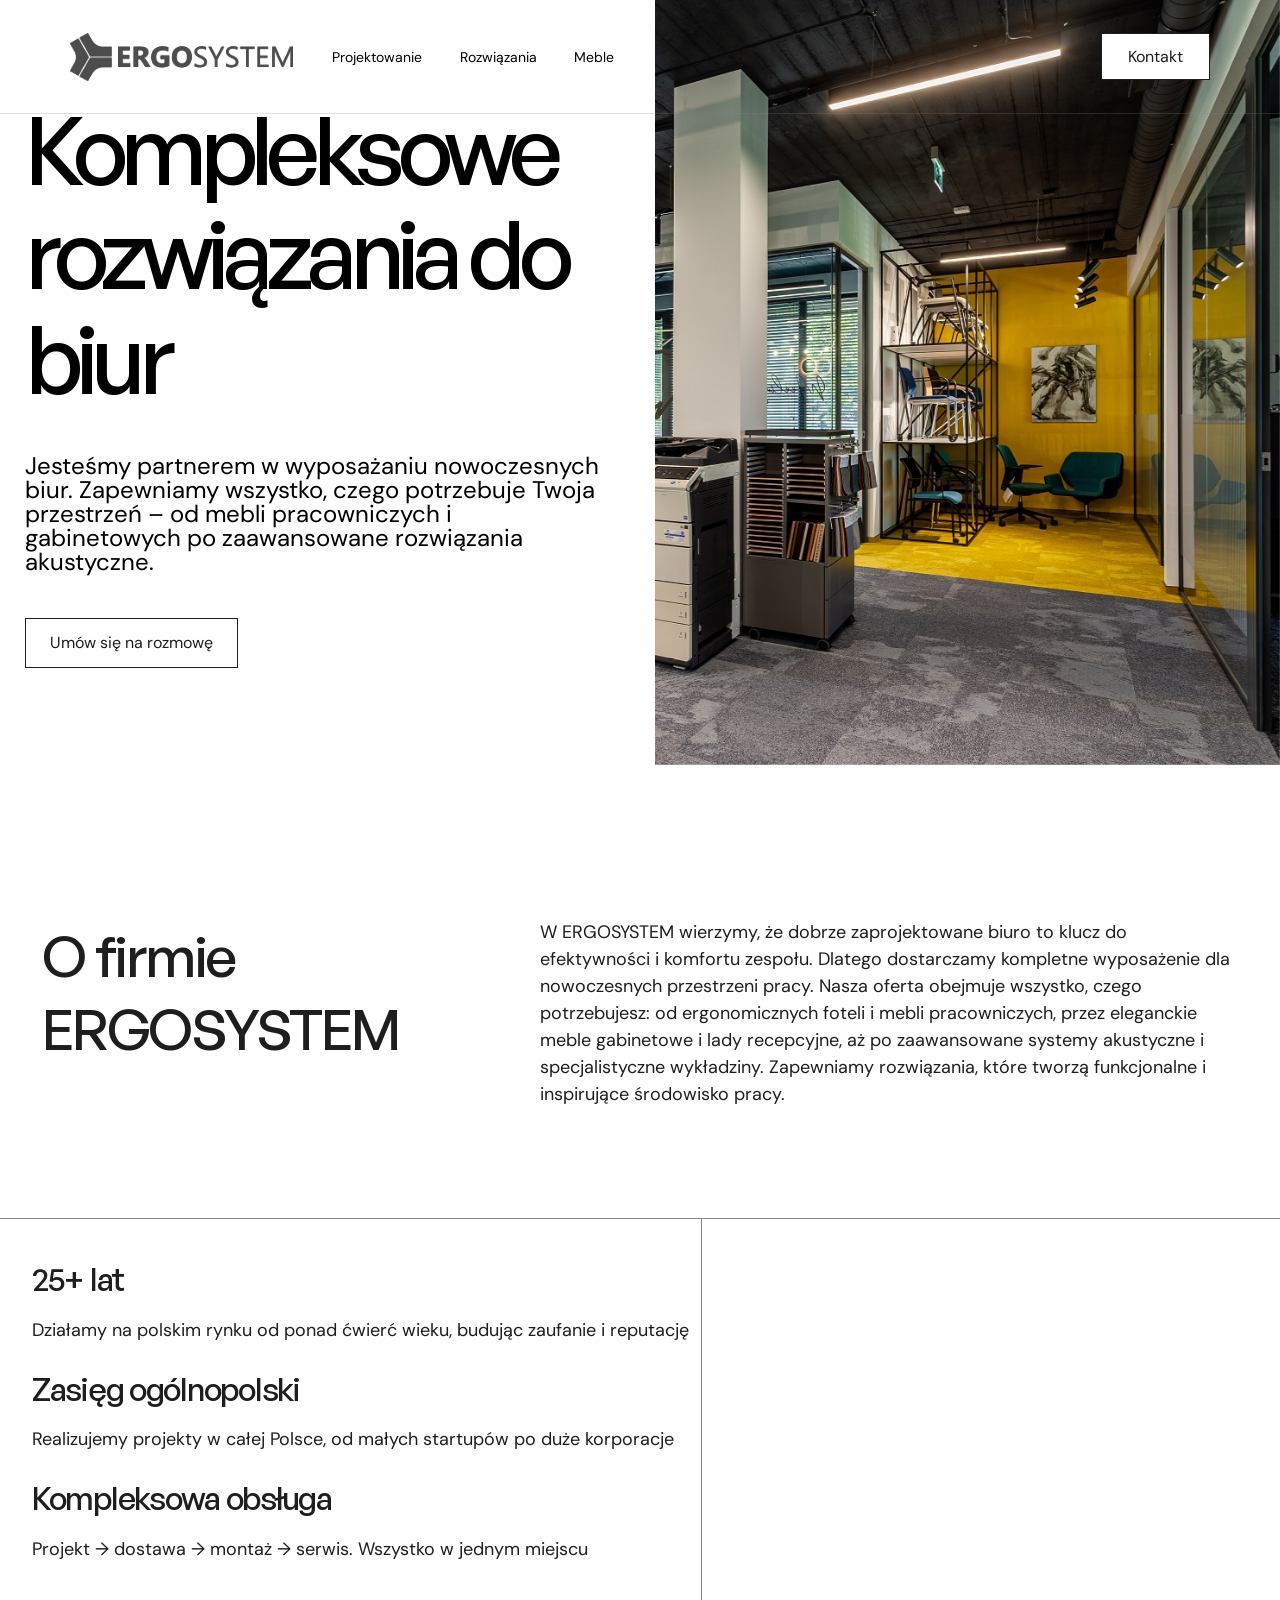
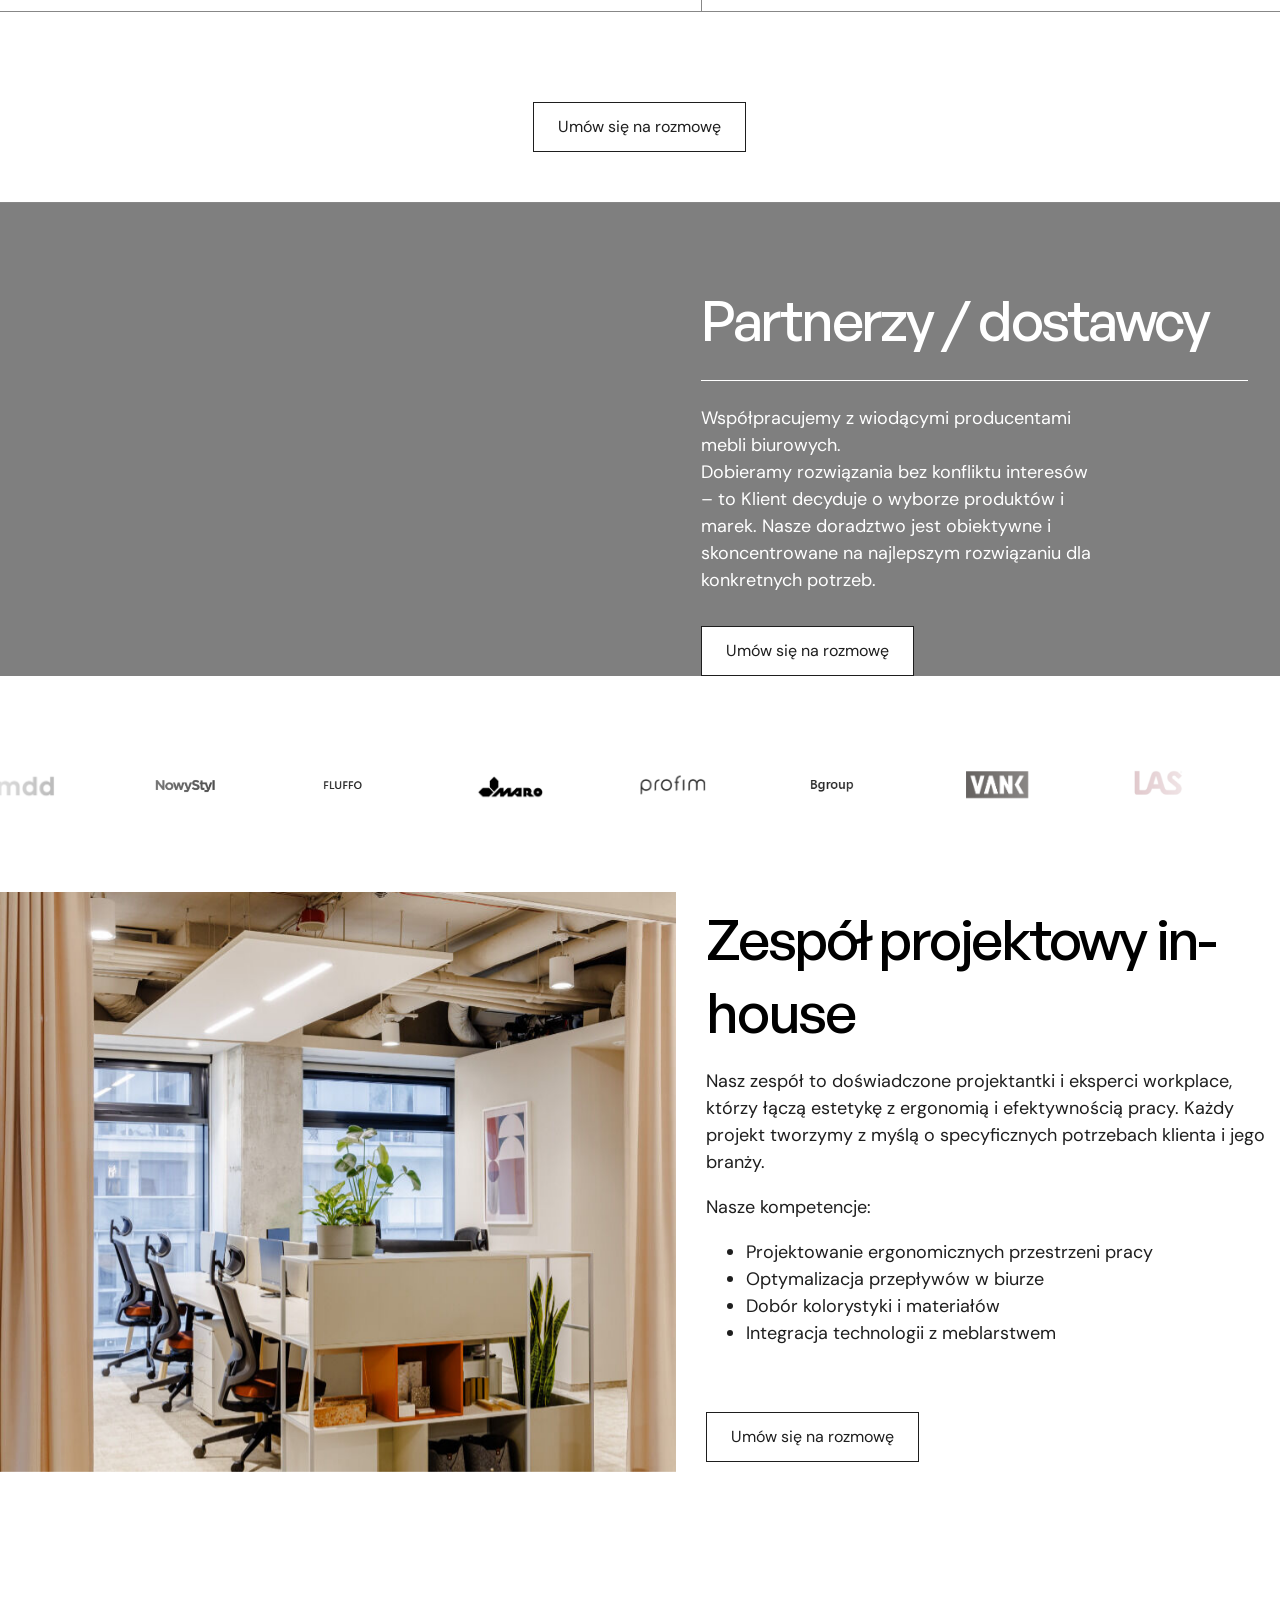
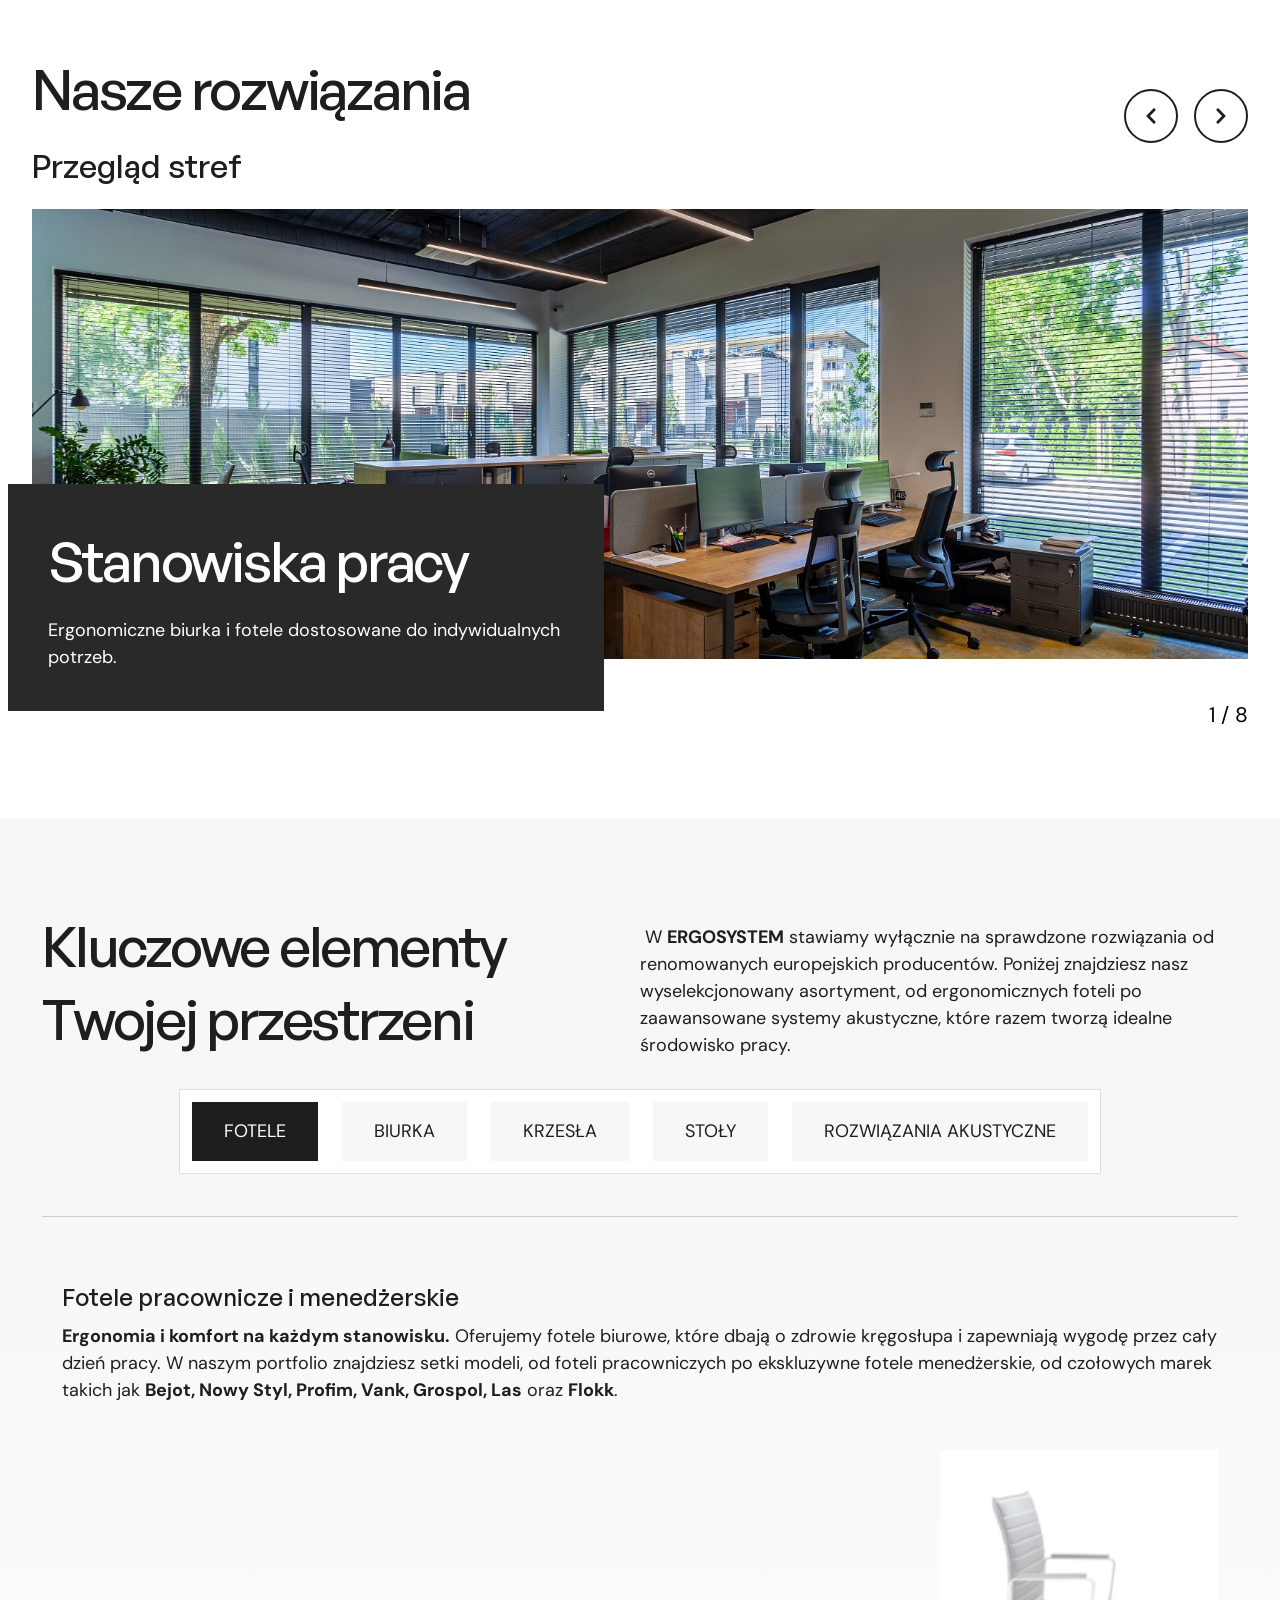
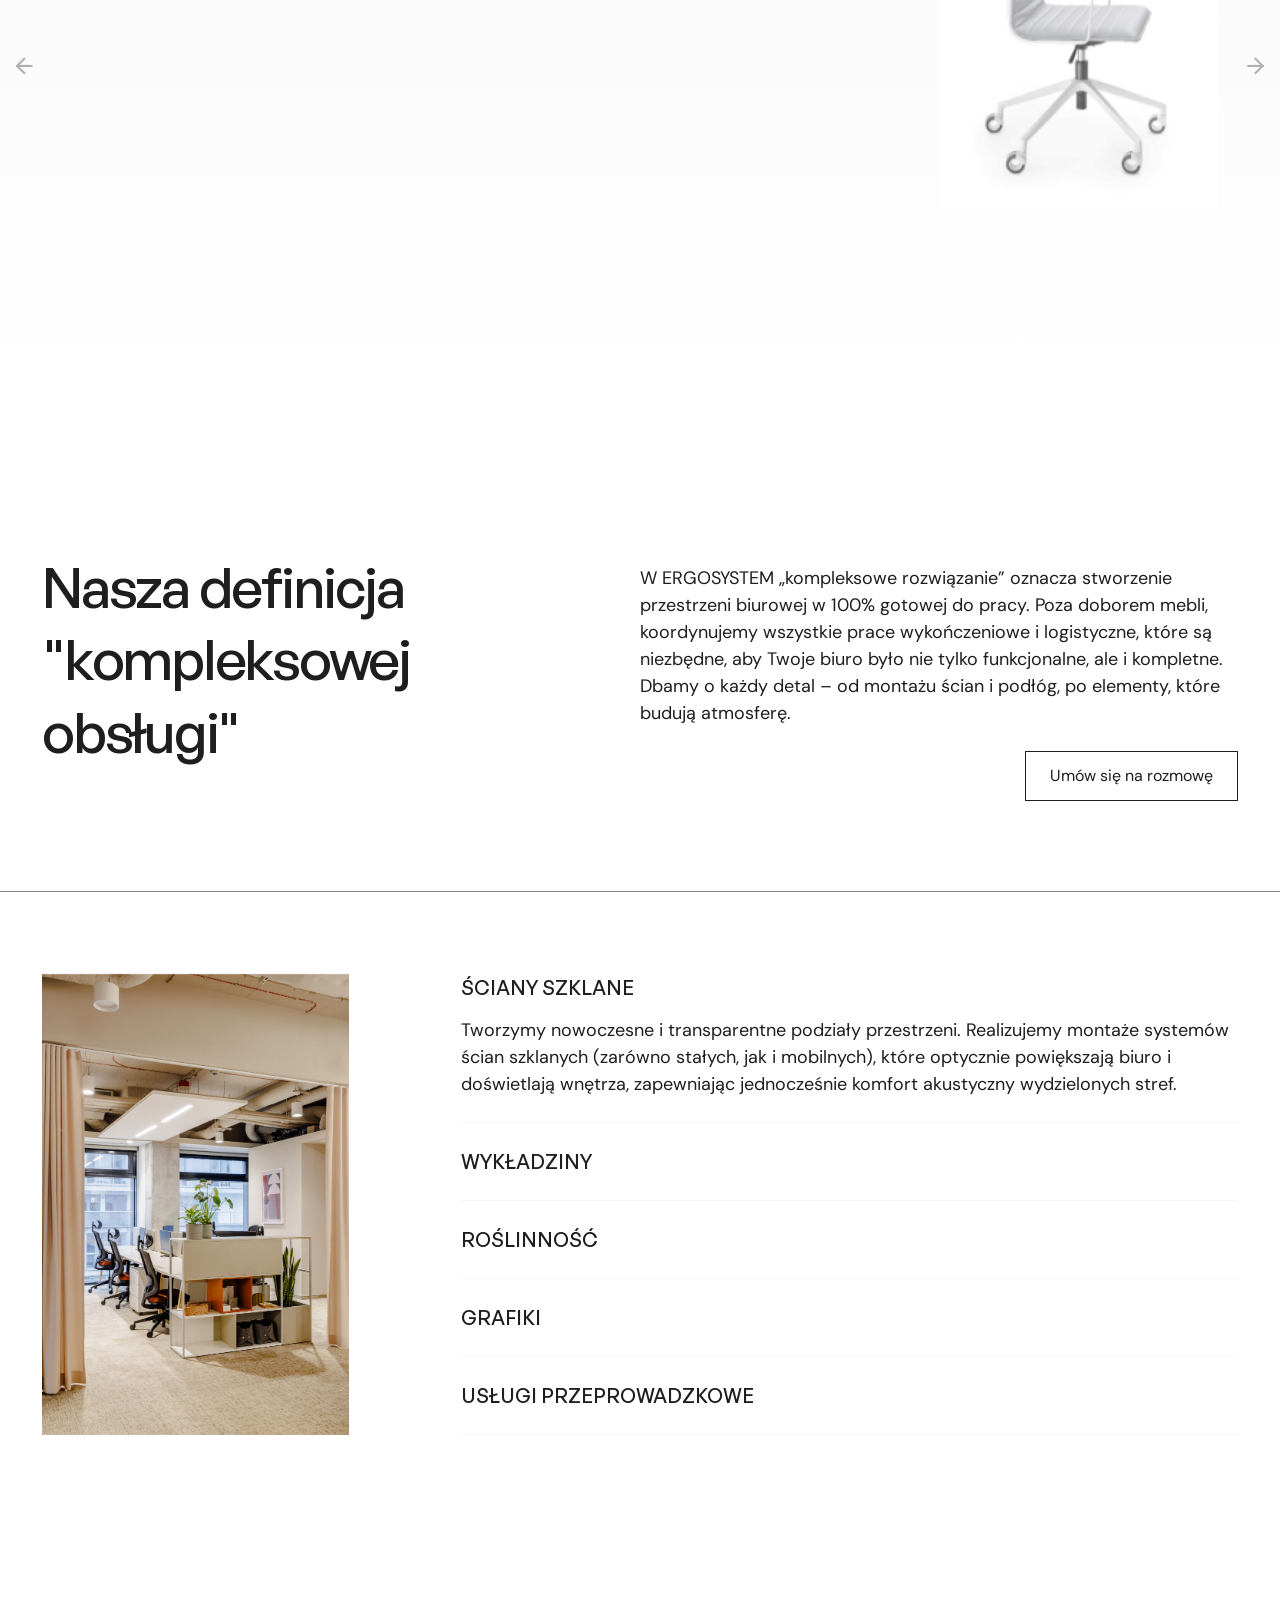
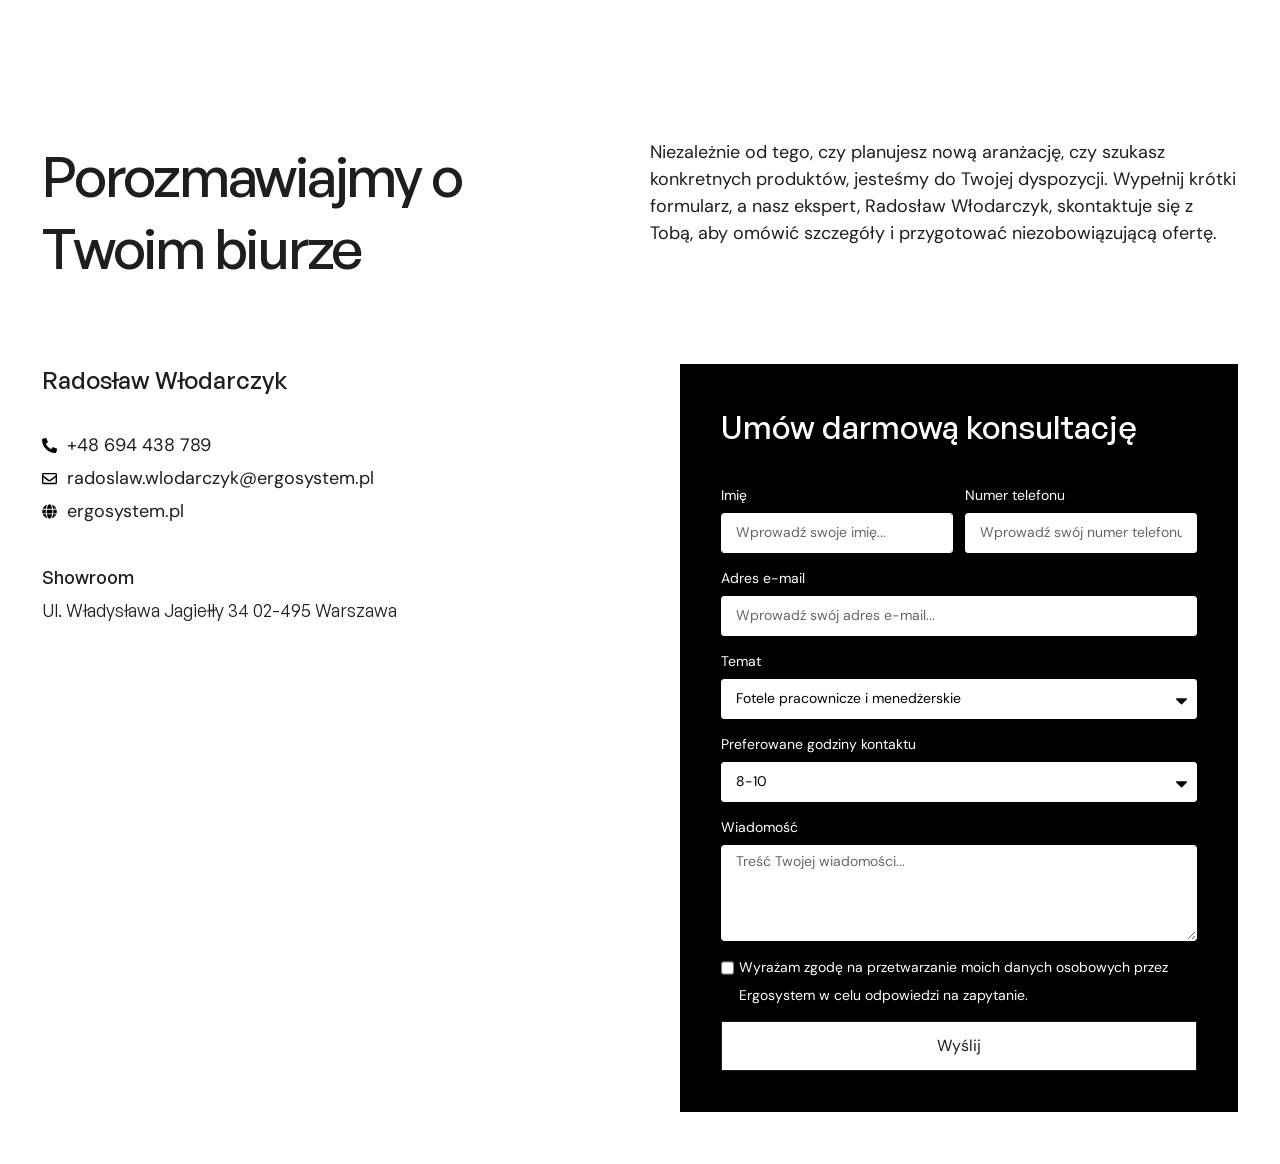
==== WWW/czat_T4_1/radekwlodarczykergosystem.pl/index.html @ 75f7fda3 "Kopia strony WWW/czat_T4_1/radekwlodarczykergosystem.pl oraz n8n i instalacja WinHTTrack do obrazu w" ====
<!doctype html>
<html lang="pl-PL">

<!-- Mirrored from radekwlodarczykergosystem.pl/ by HTTrack Website Copier/3.x [XR&CO'2014], Thu, 04 Jun 2026 18:47:18 GMT -->
<!-- Added by HTTrack --><meta http-equiv="content-type" content="text/html;charset=UTF-8" /><!-- /Added by HTTrack -->
<head>
	<meta charset="UTF-8">
	<meta name="viewport" content="width=device-width, initial-scale=1">
	<link rel="profile" href="https://gmpg.org/xfn/11">

	<title>Ergosystem</title>
<meta name='robots' content='max-image-preview:large' />
<link rel="alternate" type="application/rss+xml" title="Ergosystem &raquo; Kanał z wpisami" href="feed/index.html" />
<link rel="alternate" type="application/rss+xml" title="Ergosystem &raquo; Kanał z komentarzami" href="comments/feed/index.html" />
<link rel="preload" href="wp-content/uploads/2025/11/GeneralSans-Regular.woff2" as="font" type="font/woff" crossorigin="anonymous"> <link rel="preload" href="wp-content/uploads/2025/11/GeneralSans-Medium.woff2" as="font" type="font/woff" crossorigin="anonymous"> <link rel="preload" href="wp-content/uploads/2025/11/GeneralSans-Bold.woff2" as="font" type="font/woff" crossorigin="anonymous"> <link rel="alternate" title="oEmbed (JSON)" type="application/json+oembed" href="wp-json/oembed/1.0/embedeaa5.json?url=https%3A%2F%2Fradekwlodarczykergosystem.pl%2F" />
<link rel="alternate" title="oEmbed (XML)" type="text/xml+oembed" href="wp-json/oembed/1.0/embed27a8?url=https%3A%2F%2Fradekwlodarczykergosystem.pl%2F&amp;format=xml" />
<style id="wp-img-auto-sizes-contain-inline-css">
img:is([sizes=auto i],[sizes^="auto," i]){contain-intrinsic-size:3000px 1500px}
/*# sourceURL=wp-img-auto-sizes-contain-inline-css */
</style>
<style id="wp-emoji-styles-inline-css">

	img.wp-smiley, img.emoji {
		display: inline !important;
		border: none !important;
		box-shadow: none !important;
		height: 1em !important;
		width: 1em !important;
		margin: 0 0.07em !important;
		vertical-align: -0.1em !important;
		background: none !important;
		padding: 0 !important;
	}
/*# sourceURL=wp-emoji-styles-inline-css */
</style>
<style id="classic-theme-styles-inline-css">
/*! This file is auto-generated */
.wp-block-button__link{color:#fff;background-color:#32373c;border-radius:9999px;box-shadow:none;text-decoration:none;padding:calc(.667em + 2px) calc(1.333em + 2px);font-size:1.125em}.wp-block-file__button{background:#32373c;color:#fff;text-decoration:none}
/*# sourceURL=/wp-includes/css/classic-themes.min.css */
</style>
<link rel='stylesheet' id='elementor-frontend-css' href='wp-content/plugins/elementor/assets/css/frontend.mine7a7.css?ver=3.34.0' media='all' />
<link rel='stylesheet' id='e-animation-fadeInUp-css' href='wp-content/plugins/elementor/assets/lib/animations/styles/fadeInUp.mine7a7.css?ver=3.34.0' media='all' />
<link rel='stylesheet' id='widget-heading-css' href='wp-content/plugins/elementor/assets/css/widget-heading.mine7a7.css?ver=3.34.0' media='all' />
<link rel='stylesheet' id='e-animation-fadeInRight-css' href='wp-content/plugins/elementor/assets/lib/animations/styles/fadeInRight.mine7a7.css?ver=3.34.0' media='all' />
<link rel='stylesheet' id='widget-image-css' href='wp-content/plugins/elementor/assets/css/widget-image.mine7a7.css?ver=3.34.0' media='all' />
<link rel='stylesheet' id='widget-divider-css' href='wp-content/plugins/elementor/assets/css/widget-divider.mine7a7.css?ver=3.34.0' media='all' />
<link rel='stylesheet' id='swiper-css' href='wp-content/plugins/elementor/assets/lib/swiper/v8/css/swiper.min94a4.css?ver=8.4.5' media='all' />
<link rel='stylesheet' id='e-swiper-css' href='wp-content/plugins/elementor/assets/css/conditionals/e-swiper.mine7a7.css?ver=3.34.0' media='all' />
<link rel='stylesheet' id='ui-e-carousel-css' href='wp-content/plugins/uicore-elements/assets/css/components/carousel6895.css?ver=1.3.11' media='all' />
<link rel='stylesheet' id='ui-e-animation-css' href='wp-content/plugins/uicore-elements/assets/css/components/global-animations6895.css?ver=1.3.11' media='all' />
<link rel='stylesheet' id='ui-e-entrance-css' href='wp-content/plugins/uicore-elements/assets/css/components/global-entrances6895.css?ver=1.3.11' media='all' />
<link rel='stylesheet' id='bdt-uikit-css' href='wp-content/plugins/bdthemes-element-pack/assets/css/bdt-uikit4ecf.css?ver=3.21.7' media='all' />
<link rel='stylesheet' id='ep-helper-css' href='wp-content/plugins/bdthemes-element-pack/assets/css/ep-helper3787.css?ver=8.4.1' media='all' />
<link rel='stylesheet' id='ep-tabs-css' href='wp-content/plugins/bdthemes-element-pack/assets/css/ep-tabs3787.css?ver=8.4.1' media='all' />
<link rel='stylesheet' id='ep-advanced-image-gallery-css' href='wp-content/plugins/bdthemes-element-pack/assets/css/ep-advanced-image-gallery3787.css?ver=8.4.1' media='all' />
<link rel='stylesheet' id='ep-font-css' href='wp-content/plugins/bdthemes-element-pack/assets/css/ep-font3787.css?ver=8.4.1' media='all' />
<link rel='stylesheet' id='e-animation-fadeInLeft-css' href='wp-content/plugins/elementor/assets/lib/animations/styles/fadeInLeft.mine7a7.css?ver=3.34.0' media='all' />
<link rel='stylesheet' id='widget-form-css' href='wp-content/plugins/elementor-pro/assets/css/widget-form.mine7a7.css?ver=3.34.0' media='all' />
<link rel='stylesheet' id='elementor-post-62-css' href='wp-content/uploads/elementor/css/post-625f7e.css?ver=1780591116' media='all' />
<link rel='stylesheet' media='print' onload="this.onload=null;this.media='all'" id='uicore_global-css' href='wp-content/uploads/uicore-global1eda.css?ver=1568' media='all' />
<style id="uicore-critical-styles-inline-css">
body,html{margin:0;position:relative}html{-webkit-tap-highlight-color:rgba(0,0,0,0);-webkit-font-smoothing:antialiased;text-size-adjust:none;font-feature-settings:"kern";font-kerning:normal;max-width:100vw;overflow-x:hidden;text-rendering:optimizelegibility}:focus{outline:none}*{box-sizing:border-box}a{text-decoration:none;transition:all .2s cubic-bezier(.68,.01,.58,.75)}a strong{color:inherit}p{margin-bottom:1em;margin-top:0}.uicore-body-content{max-width:100vw;overflow-x:clip;position:relative;width:100%}.uicore-no-editor>div,.uicore-post-content{width:100%}.elementor-html .uicore-content{clear:both}.uicore-container{margin:0 auto}.uicore.uicore-box .uicore.uicore-container{padding-left:10px!important;padding-right:10px!important}.uicore-section{position:relative}.uicore-section .uicore-container{display:-webkit-box;display:-ms-flexbox;display:flex;margin-left:auto;margin-right:auto;position:relative}.uicore-section.elementor-section-stretched{position:relative;width:100%}.elementor-section.elementor-section-boxed:not(.elementor-inner-section)>.elementor-container,.uicore-section.uicore-box:not(.elementor-inner-section) .uicore-header-wrapper>.uicore-container,.uicore-section.uicore-box:not(.elementor-inner-section)>.uicore-container{width:95%}@media (min-width:1025px){.uicore-navigation-wrapper,.uicore_hide_desktop{display:none}.uicore-only-mobile{display:none!important}}@media (max-width:1025px){.uicore_hide_mobile{display:none!important}.uicore-navbar:not(.uicore-box) .uicore-header-wrapper{padding-left:10px!important;padding-right:10px!important}}@media (max-width:1024px){.uicore-section .uicore-container{-ms-flex-wrap:wrap;flex-wrap:wrap}}body button.uicore-ham,body button.uicore-ham:focus,body button.uicore-ham:hover{-webkit-appearance:none;appearance:none;border:none;cursor:pointer;padding:0;-webkit-tap-highlight-color:rgba(0,0,0,0);align-items:center;background:transparent 0 0;box-shadow:none;flex-flow:row wrap;justify-content:center}button.uicore-ham{padding:0 0 0 20px!important}.uicore-ham .bar,.uicore-ham .bars{align-items:inherit;display:flex;flex-flow:column nowrap;justify-content:inherit}.uicore-ham .bars{float:right;height:15px;-webkit-transform:rotate(0);transform:rotate(0);transition:all .3s cubic-bezier(.23,1,.32,1);width:20px}.uicore-ham .bar{border-radius:50em;height:2px;margin-bottom:4.4px;position:relative;transition:all .45s cubic-bezier(.23,1,.32,1);width:20px}.uicore-ham .bar:first-child,.uicore-ham .bar:last-child{opacity:0;transition:all .3s cubic-bezier(.23,1,.32,1);visibility:hidden}.uicore-ham .bar:first-child{transform:translate3d(0,-3px,0)}.uicore-ham .bar:last-child{margin-bottom:0;transform:translate3d(0,3px,0)}.uicore-ham .bar:nth-child(2){margin-right:auto;-webkit-transform:rotate(45deg);transform:rotate(45deg);transition-delay:.1s;transition-timing-function:cubic-bezier(.23,1,.32,1);width:22px}.uicore-ham .bar:nth-child(2):before{background-color:inherit;border-radius:inherit;content:"";display:inline-block;height:100%;left:0;position:absolute;top:0;-webkit-transform:rotate(-90deg);transform:rotate(-90deg);transition:inherit;width:100%}body:not(.uicore-mobile-nav-show) .uicore-ham .bars{-webkit-transform:none;transform:none;transition-delay:0s}body:not(.uicore-mobile-nav-show) .uicore-ham .bar:first-child,body:not(.uicore-mobile-nav-show) .uicore-ham .bar:last-child,body:not(.uicore-mobile-nav-show) .uicore-ham .bar:nth-child(2){opacity:1;-webkit-transform:none;transform:none;transition:all .3s ease,background-color .15s;visibility:visible}body:not(.uicore-mobile-nav-show) .uicore-ham .bar:first-child:after,body:not(.uicore-mobile-nav-show) .uicore-ham .bar:first-child:before,body:not(.uicore-mobile-nav-show) .uicore-ham .bar:last-child:after,body:not(.uicore-mobile-nav-show) .uicore-ham .bar:last-child:before,body:not(.uicore-mobile-nav-show) .uicore-ham .bar:nth-child(2):after,body:not(.uicore-mobile-nav-show) .uicore-ham .bar:nth-child(2):before{-webkit-transform:rotate(0) translate(0);transform:rotate(0) translate(0)}body:not(.uicore-mobile-nav-show) .uicore-ham .bar:first-child,body:not(.uicore-mobile-nav-show) .uicore-ham .bar:last-child{transition-delay:.15s}body:not(.uicore-mobile-nav-show) .uicore-ham .bar:nth-child(2){width:16px}.uicore-mobile-head-right{align-items:center;display:flex;gap:20px}.uicore-mobile-head-right>[data-elementor-type=uicore-tb]{display:none}.uicore-navigation-wrapper{background:#fff;height:100%;left:0;max-width:100vw;opacity:0;pointer-events:none;position:fixed!important;right:0;top:0;z-index:99999999}.uicore-navigation-wrapper .uicore-container{padding:0 10px}.uicore-navigation-wrapper .uicore-menu-container{height:100%;padding:0;position:relative}.uicore-navigation-wrapper .uicore-nav{justify-content:flex-start!important}.uicore-navigation-wrapper .uicore-menu .menu-item,.uicore-navigation-wrapper .uicore-menu .menu-item:hover{position:static}.uicore-navigation-wrapper .uicore-menu .sub-menu{display:none}.uicore-navigation-wrapper .uicore-menu .sub-menu a{width:100%}.uicore-navigation-wrapper .uicore-navigation-content{display:flex;flex-direction:column;overflow:hidden}.uicore-navigation-wrapper .uicore-navigation-content .uicore-extra{flex-direction:column;margin-bottom:30px}.uicore-navigation-wrapper .uicore-navigation-content .uicore-extra .uicore-btn{margin:20px auto 0;text-align:center;width:calc(95% - 20px)}.uicore-navigation-wrapper .uicore-navigation-content .uicore-extra .uicore-socials{margin-left:0}.uicore-navigation-wrapper .uicore-navigation-content .uicore-extra .uicore-socials .uicore-social-icon{padding:0 15px}.uicore-navigation-wrapper .uicore-mobile.uicore-active>li{transition:opacity .4s cubic-bezier(.22,1,.36,1) 0!important;-webkit-transition:opacity .4s cubic-bezier(.22,1,.36,1) 0!important;-moz-transition:opacity .4s cubic-bezier(.22,1,.36,1) 0!important;-ms-transition:opacity .4s cubic-bezier(.22,1,.36,1) 0!important;-o-transition:opacity .4s cubic-bezier(.22,1,.36,1) 0!important;will-change:opacity!important}.uicore-navigation-wrapper .uicore-menu-container ul .menu-item-has-children>a:after{content:"";font-family:uicore-icons;font-size:16px;height:16px;opacity:.5;position:absolute;right:10px;top:50%;transform:rotate(-90deg) translate3d(50%,-50%,0);transition:all .5s cubic-bezier(.22,1,.36,1) .3s;width:16px}.uicore-navigation-wrapper .uicore-menu-container ul .menu-item .back a{font-size:70%;letter-spacing:.2em;opacity:.75;text-transform:uppercase}.uicore-navigation-wrapper .uicore-menu-container ul .menu-item{display:block!important}.uicore-navigation-wrapper .uicore-menu-container ul .menu-item>a{color:inherit;display:block;margin:0 auto;position:relative}.uicore-navigation-wrapper .uicore-menu-container ul .menu-item:not(.uicore-visible){opacity:0;transform:translate3d(0,40px,0)}.uicore-navigation-wrapper .uicore-menu-container ul .menu-item.uicore-visible{transition:all .4s ease}.uicore-navigation-wrapper .uicore-menu-container ul.uicore-animating a:after{opacity:0!important;transition:all .2s cubic-bezier(.22,1,.36,1) 0s!important;-webkit-transition:all .2s cubic-bezier(.22,1,.36,1) 0s!important;-moz-transition:all .2s cubic-bezier(.22,1,.36,1) 0s!important;-ms-transition:all .2s cubic-bezier(.22,1,.36,1) 0s!important;-o-transition:all .2s cubic-bezier(.22,1,.36,1) 0s!important}.uicore-overflow-hidden{overflow:hidden!important}.uicore-mobile-menu-overflow{max-height:100vh}.ui-custom-tap{margin-left:0!important;max-width:70%!important;position:absolute!important;width:70%}.ui-custom-tap:after{display:none!important}.uicore-cart-icon.uicore_hide_desktop{margin-left:auto;margin-right:20px}.uicore-cart-icon.uicore_hide_desktop .uicore-icon-holder{font-size:16px;padding-right:0!important}.uicore-branding{height:var(--uicore-header--logo-h)}.uicore-navbar .uicore-branding{margin:var(--uicore-header--logo-padding) 0}.uicore-custom-area .uicore-hca ul.uicore-menu li.menu-item>a,.uicore-navbar.uicore-h-classic .uicore-simple-megamenu>.sub-menu,.uicore-navbar:not(.uicore-left-menu) .uicore-nav-menu ul.uicore-menu li.menu-item>a{padding-left:var(--uicore-header--menu-spaceing);padding-right:var(--uicore-header--menu-spaceing)}.uicore-h-classic.uicore-navbar .uicore-menu>.menu-item-has-children>a:after{right:var(--uicore-header--menu-spaceing)}.uicore-custom-area .uicore-hca .uicore-icon-wrapp,.uicore-custom-area .uicore-hca p,.uicore-drawer-toggle .ui-text,.uicore-mobile-menu-wrapper .uicore-menu .menu-item>a,.uicore-nav-menu .uicore-nav .sub-menu:not(.uicore-megamenu)>li a,.uicore-nav-menu .uicore-nav .uicore-menu>.menu-item>a,.uicore-navbar .uicore-btn{color:inherit;font-family:var(--uicore-header--menu-typo-f,"Inter");font-size:var(--uicore-header--menu-typo-s,"10px");font-style:var(--uicore-header--menu-typo-st,"normal");font-weight:var(--uicore-header--menu-typo-w,"600");letter-spacing:var(--uicore-header--menu-typo-ls,"-0.027em");line-height:var(--uicore-header--menu-typo-h,"1.2");text-transform:var(--uicore-header--menu-typo-t,"none")}.uicore-nav-menu a:hover{color:inherit}.uicore-custom-area .uicore-menu .menu-item a,.uicore-mobile-menu-wrapper .uicore-menu-container ul .menu-item-has-children:after{line-height:var(--uicore-header--menu-typo-h,"1.2")}.uicore-custom-area,.uicore-custom-area .uicore-hca,.uicore-custom-area .uicore-hca .uicore-icon-wrapp,.uicore-custom-area .uicore-hca a,.uicore-custom-area .uicore-hca p,.uicore-custom-area-mobile .uicore-hca,.uicore-custom-area-mobile .uicore-hca p,.uicore-extra a,.uicore-header-wrapper .uicore-link,.uicore-mobile-menu-wrapper .uicore-menu li.menu-item,.uicore-nav-menu .uicore-nav .sub-menu:not(.uicore-megamenu)>li a,.uicore-nav-menu li,.uicore-navbar.uicore-left-menu .uicore-custom-area .uicore-hca *{color:var(--uicore-header--menu-typo-c,"#070707")}.uicore-custom-area .uicore-hca a:hover,.uicore-drawer-toggle:hover,.uicore-extra a:hover,.uicore-header-wrapper .uicore-link:hover,.uicore-mobile-menu-wrapper .uicore-menu li.current-menu-item>a,.uicore-mobile-menu-wrapper .uicore-menu li.menu-item:hover,.uicore-nav-menu .uicore-menu li:hover,.uicore-navbar .uicore-nav-menu .uicore-menu li.current-menu-item>a{color:var(--uicore-header--menu-typo-ch,"#070707")}.uicore-navbar .uicore-extra .uicore-icon-holder,.uicore-navbar .uicore-extra .uicore-search-btn,.uicore-navbar .uicore-extra .uicore-social-icon{font-size:clamp(16px,var(--uicore-header--menu-typo-s,"10px"),21px)}.uicore-navbar .uicore-extra .uicore-icon-holder:before,.uicore-navbar .uicore-extra .uicore-search-btn:before,.uicore-navbar .uicore-extra .uicore-social-icon:before{font-size:110%}.uicore-navigation-wrapper span.bar{background:var(--uicore-header--menu-typo-c,"#070707")!important}.uicore-navbar .uicore-ham{height:var(--uicore-header--logo-h);width:var(--uicore-header--logo-h)}.uicore-transparent:not(.uicore-scrolled):not(.uicore-transparent-color) .uicore-btn.uicore-inverted{background:#fff;color:var(--uicore-headline-color)}.uicore-custom-area h1,.uicore-custom-area h2,.uicore-custom-area h3,.uicore-custom-area h4,.uicore-custom-area h5,.uicore-custom-area h6{margin:0}.uicore-menu .ui-menu-item-wrapper{position:relative}.uicore-menu>li>a .custom-menu-desc{font-size:.73em;font-weight:700;line-height:1em;opacity:.6;position:absolute;right:0;top:-9px}.menu-item-has-children ul .custom-menu-desc{display:block;font-size:.82em;font-weight:400;margin-top:.6em;max-width:fit-content;opacity:.7;white-space:break-spaces}.ui-menu-img{margin-right:.8em;max-height:2em;vertical-align:middle;width:auto}.uicore-menu li:not(.ui-has-description)>a svg{margin-right:.3em;vertical-align:middle}.uicore-menu li:not(.ui-has-description)>a svg circle,.uicore-menu li:not(.ui-has-description)>a svg path{stroke-width:1.7}.uicore-menu li:not(.ui-has-description)>a span+svg{margin-left:.3em;margin-right:0}.ui-badge{border-radius:4px;color:var(--ui-badge-color,currentColor);display:inline-block;font-size:clamp(10px,.7em,18px);font-weight:700;letter-spacing:.05em;line-height:1em;margin-left:1em;padding:.6em .9em;position:relative;text-transform:uppercase;vertical-align:middle;white-space:nowrap}.ui-badge:before{background:var(--ui-badge-color,currentColor);border-radius:inherit;bottom:0;content:"";display:inline-block;left:0;opacity:.125;position:absolute;right:0;top:0}.uicore-menu>li.ui-icon-right.menu-item-has-children>a span+svg{margin-left:0;margin-right:.4em}.uicore-shrink .uicore-branding,.uicore-shrink .uicore-nav a{transition:line-height .3s ease-out,color .3s ease-out,margin .3s ease-out!important;will-change:line-height,color,margin!important}.uicore-custom-area-mobile,.uicore-mobile-main,.uicore-mobile-second{display:none}nav.uicore-container.uicore{position:unset}.uicore-navbar{z-index:11}.uicore-navbar .uicore-header-wrapper{background-clip:padding-box;position:relative;top:0;transition:all .4s ease;will-change:unset}.uicore-navbar .uicore-header-wrapper:before{bottom:0;content:"";height:var(--ui-bg-height,100%);left:0;position:absolute;right:0;top:0;transition:opacity .3s ease-in;transition:all .2s cubic-bezier(.16,.72,.23,1.06);will-change:opacity;z-index:-1}.uicore-navbar.uicore-shrink:before{transition:all .3s ease-in .25s}.uicore-navbar.uicore-sticky{position:sticky;top:0;width:100%}.uicore-navbar.uicore-sticky:before{bottom:0}.uicore-navbar.uicore-transparent,.uicore-navbar.uicore-transparent-color{max-width:100vw;width:100%}.uicore-navbar.uicore-transparent .uicore-header-wrapper:before,.uicore-navbar.uicore-transparent .uicore-main,.uicore-navbar.uicore-transparent .uicore-mobile-main,.uicore-navbar.uicore-transparent-color .uicore-header-wrapper:before,.uicore-navbar.uicore-transparent-color .uicore-main,.uicore-navbar.uicore-transparent-color .uicore-mobile-main{opacity:0}.uicore-navbar.uicore-transparent .uicore-mobile-second,.uicore-navbar.uicore-transparent .uicore-second,.uicore-navbar.uicore-transparent-color .uicore-mobile-second,.uicore-navbar.uicore-transparent-color .uicore-second,.uicore-navbar.uicore-transparent-color.uicore-scrolled .uicore-header-wrapper:before,.uicore-navbar.uicore-transparent-color.uicore-scrolled .uicore-main,.uicore-navbar.uicore-transparent-color.uicore-scrolled .uicore-mobile-main,.uicore-navbar.uicore-transparent-color.uicore-transparent-color .uicore-header-wrapper:before,.uicore-navbar.uicore-transparent-color.uicore-transparent-color .uicore-main,.uicore-navbar.uicore-transparent-color.uicore-transparent-color .uicore-mobile-main,.uicore-navbar.uicore-transparent.uicore-scrolled .uicore-header-wrapper:before,.uicore-navbar.uicore-transparent.uicore-scrolled .uicore-main,.uicore-navbar.uicore-transparent.uicore-scrolled .uicore-mobile-main,.uicore-navbar.uicore-transparent.uicore-transparent-color .uicore-header-wrapper:before,.uicore-navbar.uicore-transparent.uicore-transparent-color .uicore-main,.uicore-navbar.uicore-transparent.uicore-transparent-color .uicore-mobile-main{opacity:1}.uicore-navbar.uicore-transparent-color.uicore-scrolled .uicore-mobile-second,.uicore-navbar.uicore-transparent-color.uicore-scrolled .uicore-second,.uicore-navbar.uicore-transparent-color.uicore-transparent-color .uicore-mobile-second,.uicore-navbar.uicore-transparent-color.uicore-transparent-color .uicore-second,.uicore-navbar.uicore-transparent.uicore-scrolled .uicore-mobile-second,.uicore-navbar.uicore-transparent.uicore-scrolled .uicore-second,.uicore-navbar.uicore-transparent.uicore-transparent-color .uicore-mobile-second,.uicore-navbar.uicore-transparent.uicore-transparent-color .uicore-second{opacity:0}.uicore-navbar:not(.uicore-transparent) .uicore-mobile-second,.uicore-navbar:not(.uicore-transparent) .uicore-second{display:none}.uicore-navbar:not(.uicore-left-menu) .uicore-branding{padding-right:20px}.uicore-navbar .uicore-logo-pill img{width:auto}.uicore-navbar .uicore-branding{position:relative}.uicore-navbar .uicore-branding a{height:inherit;transition:none}.uicore-navbar .uicore-branding a .uicore-logo{bottom:0;height:inherit;left:0;max-width:unset;position:absolute;right:0;top:0;transition:all .2s cubic-bezier(.68,.01,.58,.75);width:auto}.uicore-navbar .uicore-branding a .uicore-logo.uicore-main{position:relative}.uicore-navbar li>a{display:block;transition:all .2s cubic-bezier(.68,.01,.58,.75)}.uicore-navbar:not(.uicore-left-menu) li.menu-item{display:inline-block}.uicore-navbar .uicore ul{list-style:none;margin:0;padding:0}.uicore-navbar .uicore ul.sub-menu:not(.uicore-megamenu) li{display:block}.uicore-navbar .uicore ul.sub-menu:not(.uicore-megamenu) li a{padding:8px 25px}.uicore-navbar nav{align-items:center;display:flex;justify-content:space-between}.uicore-navbar nav .uicore-menu{display:flex}.uicore-navbar .uicore-nav,.uicore-navbar .uicore-nav-menu{display:flex!important;flex:1;justify-content:flex-end}.uicore-navbar .uicore-nav .uicore-menu>.menu-item-has-children.uicore-edge>.sub-menu,.uicore-navbar .uicore-nav-menu .uicore-menu>.menu-item-has-children.uicore-edge>.sub-menu{left:auto;right:0}.uicore-navbar .uicore-nav .uicore,.uicore-navbar .uicore-nav-menu .uicore{display:block}.uicore-navbar .sub-menu:hover,.uicore-navbar nav .menu-item-has-children:hover>.sub-menu{opacity:1;pointer-events:all;transform:none!important}.uicore-navbar nav .menu-item-has-children>a{position:relative}.uicore-navbar nav .menu-item-has-children>a:after{content:"";font-family:uicore-icons;font-size:12px;position:absolute;right:0;top:0}.uicore-navbar nav .menu-item-has-children .menu-item-has-children{position:relative}.uicore-navbar nav .menu-item-has-children .menu-item-has-children a:after{right:20px;top:calc(50% - 7px);transform:rotate(-90deg)}.uicore-navbar nav .menu-item-has-children .sub-menu .menu-item-has-children.uicore-edge>.sub-menu{left:-100%}.uicore-navbar nav .menu-item-has-children .sub-menu .menu-item-has-children>.sub-menu{left:100%;top:-22px}.uicore-navbar nav .menu-item-has-children .sub-menu .menu-item-has-children:hover>.sub-menu{display:table;opacity:1}.uicore-navbar nav.uicore ul.sub-menu{border-radius:var(--ui-radius-sm);opacity:0;pointer-events:none;position:absolute;will-change:opacity,transform;z-index:10}.uicore-navbar nav.uicore ul.sub-menu,.uicore-navbar nav.uicore ul.sub-menu:not(.uicore-megamenu){box-shadow:0 0 0 1px rgba(0,0,0,.02),0 2px 35px 0 rgba(0,0,0,.04);display:flex;flex-direction:column;min-width:280px}.uicore-navbar nav.uicore ul.sub-menu:not(.uicore-megamenu){padding:22px 0}.uicore-navbar nav.uicore ul.sub-menu:not(.uicore-megamenu) a{color:inherit!important;line-height:1.3}.uicore-navbar .uicore-extra{align-items:center;display:flex!important}.uicore-navbar .uicore-extra .uicore-btn{transition:all .2s cubic-bezier(.68,.01,.58,.75)!important}.uicore-navbar .uicore-extra .uicore-search-btn{cursor:pointer;display:inline-block}.uicore-navbar #uicore-site-header-cart .uicore-icon-holder{display:inline-block}.uicore-navbar #uicore-site-header-cart .uicore-icon-holder:before{content:"";cursor:pointer;display:inline-block;font-family:uicore-icons;height:15px;width:15px}.uicore-navbar #uicore-site-header-cart #uicore-count-update{display:inline-block;font-size:70%;font-weight:600;vertical-align:top}.uicore-menu-left #uicore-page{display:grid;grid-template-columns:300px auto}.uicore-menu-left #uicore-page .uicore-navbar .uicore-branding a .uicore-logo{left:50%;margin-left:-50px}.uicore-menu-left #uicore-page nav{align-content:flex-end;align-items:flex-start;flex-direction:column;flex-wrap:nowrap;height:100%;padding:20px 0;position:fixed;text-align:center;width:300px}.uicore-menu-left #uicore-page nav div{align-items:center;padding:0 2em;width:100%}.uicore-menu-left #uicore-page nav div .uicore ul{display:flex;flex-direction:column}.uicore-menu-left #uicore-page nav div .uicore ul a{display:block;line-height:1;width:100%}.uicore-menu-left #uicore-page nav div.uicore-extra{align-content:flex-end;align-items:flex-start;flex-direction:column;flex-wrap:nowrap;text-align:center}.uicore-navbar a.uicore-btn{align-self:center}.uicore-custom-area{display:flex}.uicore-custom-area .uicore-hca{display:flex;transition:all .25s cubic-bezier(.42,0,.29,1.16)}.uicore-custom-area .uicore-hca p{margin-bottom:0}.uicore-custom-area .uicore-hca a{line-height:inherit;transition:color .25s cubic-bezier(.42,0,.29,1.16);will-change:color}.uicore-custom-area form{display:flex}.uicore-nav-menu>[data-elementor-type=uicore-tb]{align-items:center;display:flex}.uicore-cta-wrapper{display:flex}.uicore-menu-focus .uicore-menu li a{transition-timing-function:cubic-bezier(0,0,.2,1)}.uicore-left-menu .uicore-menu{flex-direction:column}.uicore-h-classic .uicore-simple-megamenu>.sub-menu{flex-direction:row!important;white-space:nowrap}.uicore-h-classic .uicore-simple-megamenu>.sub-menu .sub-menu{background:transparent;box-shadow:none!important;display:block!important;left:0!important;min-width:120px!important;opacity:.7!important;padding:10px 0 3px!important;position:relative!important;top:0!important;transform:matrix(1,0,0,1,0,0)!important}.uicore-h-classic .uicore-simple-megamenu>.sub-menu .menu-item-has-children>a:after{display:none}.uicore-h-classic .uicore-simple-megamenu>.sub-menu:hover .sub-menu{margin-top:0}.menu-item-has-megamenu.custom-width{position:relative}.uicore-megamenu{background-color:transparent!important;box-shadow:none!important;left:0;max-width:var(--uicore-max-width,100%)!important;padding:0!important;width:100vw!important}.uicore-megamenu .uicore-container{padding:0}.container-width .uicore-megamenu>.elementor{margin:0 auto!important}.uicore-nav-menu .uicore-nav .uicore-menu>.menu-item-has-children>a .ui-menu-item-wrapper{margin-right:10px}.uicore-h-classic.uicore-navbar .uicore-menu>.menu-item-has-children>a:after{margin-right:-10px;top:2px}.ui-menu-item-wrapper{grid-area:1/2/2/3;vertical-align:middle;white-space:nowrap}.uicore-link{transition:color .25s cubic-bezier(.42,0,.29,1.16);will-change:color}.ui-menu-item-wrapper .ui-badge{font-size:clamp(9px,.6em,18px);margin-top:-4px}.uicore-navigation-wrapper .uicore-menu .sub-menu .elementor-element a{width:auto}@media (min-width:1025px){body .uicore-mobile-head-left,body .uicore-mobile-head-right{display:none!important}.uicore-is-ham .uicore-mobile-menu-wrapper .uicore-custom-area .uicore-hca .uicore-icon-wrapp,.uicore-is-ham .uicore-mobile-menu-wrapper .uicore-custom-area .uicore-hca p,.uicore-navbar.uicore-left-menu .uicore-custom-area .uicore-hca .uicore-icon-wrapp,.uicore-navbar.uicore-left-menu .uicore-custom-area .uicore-hca p{font-family:var(--uicore-typography--p-f,"Inter");font-size:var(--uicore-typography--p-s,"10px");font-style:var(--uicore-typography--p-st,"normal");font-weight:var(--uicore-typography--p-w,"600");letter-spacing:var(--uicore-typography--p-ls,"-0.027em");line-height:var(--uicore-typography--p-h,"1.2");opacity:.6;text-transform:var(--uicore-typography--p-t,"none")}.uicore-is-ham .uicore-mobile-menu-wrapper .uicore-custom-area .uicore-hca p.uicore-hca-title,.uicore-navbar.uicore-left-menu .uicore-custom-area .uicore-hca p.uicore-hca-title{font-family:var(--uicore-typography--h4-f,"Inter");font-size:var(--uicore-typography--h4-s,"10px");font-style:var(--uicore-typography--h4-st,"normal");font-weight:var(--uicore-typography--h4-w,"600");letter-spacing:var(--uicore-typography--h4-ls,"-0.027em");line-height:var(--uicore-typography--h4-h,"1.2");opacity:1;text-transform:var(--uicore-typography--h4-t,"none")}.uicore-simple-megamenu.uicore-full>ul{justify-content:center;left:0;right:0}.uicore-simple-megamenu.uicore-full_contained>ul{left:0;right:0}.uicore-simple-megamenu.uicore-full_contained>ul>li:first-child{margin-left:calc((100vw - var(--ui-container-size))/2 - var(--uicore-header--menu-spaceing))}.uicore-simple-megamenu.uicore-full_contained>ul>li:last-child{margin-right:calc((100vw - var(--ui-container-size))/2 - var(--uicore-header--menu-spaceing))}.uicore-navbar:not(.uicore-box) .uicore-header-wrapper nav{padding:0 var(--uicore-header--wide-spacing)}.uicore-navbar .uicore-extra{gap:25px}.uicore-nav-menu{flex:1}.menu-item.back{display:none!important}.uicore-is-ham .uicore-custom-area .uicore-hca{margin-left:0}.uicore-cta-wrapper a{padding:clamp(14px,.8em,18px) clamp(18px,1.8em,36px)}}@media (max-width:1025px){.uicore-navigation-wrapper .uicore-menu-container .uicore-menu{position:absolute;right:0;top:0;width:100%}.uicore-navigation-wrapper .uicore-menu-container ul{padding:0}.uicore-navigation-wrapper .uicore-menu-container ul li.menu-item>a{max-width:95%;padding:15px 10px!important}.uicore-mobile-menu-wrapper .uicore-menu-container{flex:0 auto;overflow:hidden auto}.uicore-navbar .uicore-branding a .uicore-logo.uicore-mobile-main{position:relative}.ui-has-description .custom-menu-desc,.ui-has-description .ui-menu-item-wrapper{line-height:1.4}.uicore-mobile-head-right>[data-elementor-type=uicore-tb]{display:block!important}.ui-a-dsmm-slide .uicore-navigation-wrapper .uicore-menu .sub-menu{left:auto;opacity:1;position:absolute;top:0;width:100%;z-index:9}.ui-a-dsmm-slide .uicore-menu .sub-menu.uicore-active{display:block;right:-100%}.ui-a-dsmm-expand .bdt-navbar-dropdown{position:relative}.uicore-mobile-menu-wrapper .uicore-custom-area{padding:20px 0 0}.uicore-mobile-menu-wrapper .uicore-hca{margin-bottom:1em;text-align:center}.uicore-mobile-menu-wrapper .uicore-hca:last-child{margin-bottom:0}.uicore-custom-area{display:block;margin:0 auto}.uicore-custom-area .uicore-hca li a{padding:0 10px!important}.uicore-custom-area .uicore-hca li:first-child a{padding-left:0!important}.uicore-custom-area .uicore-hca li:last-child a{padding-right:0!important}.ui-a-dsmm-expand .uicore-navigation-wrapper .uicore-menu-container ul .menu-item-has-children>a:after{content:"+";display:inline-block;font-family:inherit;font-size:calc(var(--uicore-header--menu-typo-s, "10px")*1.3);height:auto;padding:15px 10px!important;top:-5px;transform:none;width:auto}.ui-a-dsmm-expand .uicore-navigation-wrapper .uicore-menu-container ul .ui-expanded:after{content:"-"!important}.ui-a-dsmm-expand .uicore-navigation-wrapper .uicore-menu-container ul .sub-menu{background:hsla(0,0%,49%,.05);box-shadow:inset 0 5px 10px -15px #000}.uicore-asside-cart .woocommerce a.button:not(.add_to_cart_button):not(.product_type_grouped){padding:13px}.uicore-mobile-menu-wrapper .uicore-custom-area .uicore-hca .uicore-icon-wrapp,.uicore-mobile-menu-wrapper .uicore-custom-area .uicore-hca p{font-family:var(--uicore-typography--p-f,"Inter");font-size:var(--uicore-typography--p-s,"10px");font-style:var(--uicore-typography--p-st,"normal");font-weight:var(--uicore-typography--p-w,"600");letter-spacing:var(--uicore-typography--p-ls,"-0.027em");line-height:var(--uicore-typography--p-h,"1.2");opacity:.6;text-transform:var(--uicore-typography--p-t,"none")}.uicore-mobile-menu-wrapper .uicore-custom-area .uicore-hca p.uicore-hca-title{font-family:var(--uicore-typography--h4-f,"Inter");font-size:var(--uicore-typography--h4-s,"10px");font-style:var(--uicore-typography--h4-st,"normal");font-weight:var(--uicore-typography--h4-w,"600");letter-spacing:var(--uicore-typography--h4-ls,"-0.027em");line-height:var(--uicore-typography--h4-h,"1.2");opacity:1;text-transform:var(--uicore-typography--h4-t,"none")}.uicore-navbar:not(.uicore-box) .uicore-header-wrapper nav{flex-flow:row;max-width:95%}.uicore-header-wrapper .uicore-extra,.uicore-navbar .uicore-nav-menu{display:none!important}.uicore-navbar .uicore-ham:not(.uicore-drawer-toggle){display:block!important}.uicore-custom-area-mobile{display:flex;flex-direction:column;height:inherit;justify-content:center}.uicore-main,.uicore-second{display:none}.uicore-mobile-main,.uicore-mobile-second{display:block}}@media (max-width:768px){.uicore-navigation-content a.uicore-social-icon:before{display:inline-block;font-size:clamp(18px,160%,30px);height:auto;margin:0;text-align:center;width:36px}.uicore-navbar.uicore-sticky{top:0!important}}@media (max-width:1300px){.uicore-custom-area .uicore-hca ul.uicore-menu li.menu-item>a,.uicore-navbar.uicore-h-classic .uicore-simple-megamenu>.sub-menu,.uicore-navbar:not(.uicore-left-menu) .uicore-nav-menu ul.uicore-menu li.menu-item>a{padding-left:calc(var(--uicore-header--menu-spaceing)*.75);padding-right:calc(var(--uicore-header--menu-spaceing)*.75)}.uicore-h-classic.uicore-navbar .uicore-menu>.menu-item-has-children>a:after{right:calc(var(--uicore-header--menu-spaceing)*.75)}}@media (max-width:1200px){.uicore-custom-area .uicore-hca ul.uicore-menu li.menu-item>a,.uicore-navbar.uicore-h-classic .uicore-simple-megamenu>.sub-menu,.uicore-navbar:not(.uicore-left-menu) .uicore-nav-menu ul.uicore-menu li.menu-item>a{padding-left:calc(var(--uicore-header--menu-spaceing)*.6);padding-right:calc(var(--uicore-header--menu-spaceing)*.6)}.uicore-h-classic.uicore-navbar .uicore-menu>.menu-item-has-children>a:after{right:calc(var(--uicore-header--menu-spaceing)*.6)}}@media (max-width:1025px){.ui-badge{padding:.4em .6em}}.uicore-page-title{background-size:cover;overflow:hidden}.uicore-page-title .uicore-overlay{bottom:0;left:0;position:absolute;right:0;top:0}.uicore-page-title .uicore-entry-meta{display:flex;flex-flow:wrap}.uicore-page-title .uicore{flex-direction:column}.uicore-page-title .uicore h1.uicore-title{margin:.4em 0}.uicore-page-title .uicore p{margin:0}.uicore-page-title .uicore .ui-blog-date,.uicore-page-title .uicore .ui-breadcrumb span a span,.uicore-page-title .uicore .uicore-description,.uicore-page-title .uicore .uicore-entry-meta a{opacity:.6}.uicore-page-title .uicore .ui-breadcrumb a:hover span,.uicore-page-title .uicore a:hover{opacity:1}.uicore-page-title .uicore .ui-breadcrumb a span{transition:opacity .3s ease;will-change:opacity}.uicore-page-title .uicore .uicore-separator:before{content:"";display:inline-block;font-size:10px;opacity:.5;padding:0 6px;transform:rotate(-90deg);vertical-align:middle}.ui-simple-creative{align-items:center;background:#fff;border-radius:6px;display:flex;flex-direction:column;margin:-7% -3vw 0;padding:3vw calc(10px + 3vw);text-align:center;width:calc(100% + 6vw)}@media only screen and (max-width:500px){.uicore-page-title .uicore-entry-meta{font-size:80%}}@media (min-width:1025px){body{--uicore-header--wide-spacing:70px}.uicore-boxed{--uicore-header--wide-spacing:50px}}.uicore-navbar.uicore-transparent .uicore-header-wrapper{position:absolute;width:100%}@media (max-width:1025px){.uicore-navbar.uicore-transparent .uicore-header-wrapper{position:absolute;width:100%}}.uicore-transparent~#content header.uicore{padding-top:96px}.uicore-transparent~#content header.uicore{padding-top:96px}.uicore-navbar nav .uicore-nav{display:flex;justify-content:flex-start}.uicore-navbar nav .uicore-nav .uicore-socials{display:flex}.uicore-navbar .uicore-header-wrapper{box-shadow:0 0 0 1px transparent}.uicore-navbar .uicore-header-wrapper{box-shadow:0 0 0 1px rgba(135,135,135,.24)}.uicore-transparent:not(.uicore-scrolled) .uicore-header-wrapper{box-shadow:0 0 0 1px rgba(135,135,135,.24)}.uicore-transparent~#content header.uicore{padding-top:112px}@media only screen and (min-width:1025px){.uicore-navbar .uicore-header-wrapper:before{background-color:#fff}}.uicore-mobile-menu-wrapper:before,.uicore-wrapper.uicore-search.uicore-section{background-color:#fff}@media only screen and (max-width:1025px){.uicore-navbar .uicore-header-wrapper:before{background-color:#fff}}@media only screen and (max-width:1025px){.uicore-navigation-wrapper{background-color:#fff}}.uicore-cart-icon.uicore_hide_desktop #uicore-site-header-cart{color:var(--uicore-header--menu-typo-c)}@media only screen and (min-width:1025px){.uicore-navbar .uicore-extra{margin-left:25px}}.uicore-transparent:not(.uicore-scrolled){--uicore-header--menu-typo-c:#000;--uicore-header--menu-typo-ch:#232323}body .uicore-transparent-color nav,.uicore-navbar{--uicore-header--logo-h:48px;--uicore-header--logo-padding:32px;--uicore-header--menu-spaceing:25px;--uicore-header--menu-typo-f:var(--uicore-text-font-family);--uicore-header--menu-typo-w:normal;--uicore-header--menu-typo-h:112px;--uicore-header--menu-typo-ls:0em;--uicore-header--menu-typo-t:None;--uicore-header--menu-typo-st:normal;--uicore-header--menu-typo-c:var(--uicore-headline-color);--uicore-header--menu-typo-ch:var(--uicore-primary-color);--uicore-header--menu-typo-s:14px;--uicore-header--items-gap:25px}@media only screen and (min-width:1025px){.uicore-navbar li ul{--uicore-header--menu-typo-f:var(--uicore-primary-font-family);--uicore-header--menu-typo-w:500;--uicore-header--menu-typo-h:112px;--uicore-header--menu-typo-ls:0em;--uicore-header--menu-typo-t:None;--uicore-header--menu-typo-st:normal;--uicore-header--menu-typo-c:var(--uicore-headline-color);--uicore-header--menu-typo-ch:var(--uicore-primary-color);--uicore-header--menu-typo-s:14px}}.uicore-ham .bar,#mini-nav .uicore-ham .bar{background-color:var(--uicore-header--menu-typo-c)}@media only screen and (min-width:1025px){.uicore-shrink:not(.uicore-scrolled){--uicore-header--logo-padding:40px;--uicore-header--menu-typo-h:128px}}@media (max-width:767px){.uicore-navbar{--uicore-header--logo-h:24px}#wrapper-navbar nav{max-width:95%}}@media (max-width:767px){.uicore-navbar .uicore-btn{font-size:18px;font-weight:500;font-style:normal;font-family:var(--uicore-text-font-family);letter-spacing:0em;text-transform:None}}.uicore-menu-left #uicore-page nav div .uicore ul a{padding:calc(50px / 2) 0}.uicore-menu-left #uicore-page nav div.uicore-extra .uicore-btn{margin:32px auto}.uicore-mobile-menu-wrapper-show .uicore-navigation-wrapper{color:var(--uicore-headline-color)}.uicore-navigation-content{height:calc(100% - 88px)}@media only screen and (max-width:1025px){.uicore-navbar .uicore-branding{margin:calc(var(--uicore-header--logo-padding) * 0.7) 0}}.uicore-sidebar .uicore-sticky{top:calc(calc(48px + calc(32px * 2)) + 60px)}@media (max-width:1025px){.uicore-navbar.uicore-sticky{position:relative}}@media (min-width:1025px){.uicore-navbar .uicore-cta-wrapper a{padding:clamp(12px,.9em,18px) clamp(24px,1.9em,26px)}}@media (max-width:1025px){.uicore-header-wrapper>nav>div .uicore-cta-wrapper a{padding:8px 14px;font-size:13px;line-height:16px}}.container-width .uicore-megamenu>.elementor,.custom-width .uicore-megamenu>.elementor{width:100%}ul.uicore-menu{--uicore-header--menu-effect-bg:var(--uicore-primary-color)}.ui-breadcrumb{margin-left:3px}.uicore-page-title{text-align:left}.uicore-page-title .uicore-overlay{display:none}.uicore-page-title{background:var(--uicore-dark-color)}.uicore-page-title{background-size:cover;background-position:center}@media (max-width:1024px){.uicore-page-title.uicore-section>.uicore{padding:75px 0}}@media (min-width:1024px){.uicore-page-title.uicore-section>.uicore{padding:100px 0}.uicore-page-title h1.uicore-title,.uicore-page-title a,.uicore-page-title .uicore-desc-wrapp{max-width:50%}}@media (max-width:767px){.uicore-page-title.uicore-section>.uicore{padding:50px 0}}.uicore-page-title h1.uicore-title,.uicore-page-title a,.uicore-page-title p.uicore-description,.uicore-page-title a:hover,.uicore-page-title .uicore-entry-meta span,.uicore-page-title .uicore-entry-meta .uicore-post-category{color:#FFF}.uicore-page-title h1.uicore-title{text-transform:none}.uicore-page-title{border-radius:0;margin:0}.single-post .uicore-page-title p.uicore-description{font-size:120%;margin:-.6em 0 1.3em 0;opacity:.88}body{--uicore-typography--h1-f:var(--uicore-primary-font-family);--uicore-typography--h1-w:500;--uicore-typography--h1-h:1.1em;--uicore-typography--h1-ls:-0.08em;--uicore-typography--h1-t:None;--uicore-typography--h1-st:normal;--uicore-typography--h1-c:var(--uicore-white-color);--uicore-typography--h1-s:116px;--uicore-typography--h2-f:var(--uicore-secondary-font-family);--uicore-typography--h2-w:500;--uicore-typography--h2-h:1.3em;--uicore-typography--h2-ls:-0.04em;--uicore-typography--h2-t:None;--uicore-typography--h2-st:normal;--uicore-typography--h2-c:var(--uicore-headline-color);--uicore-typography--h2-s:56px;--uicore-typography--h3-f:var(--uicore-primary-font-family);--uicore-typography--h3-w:500;--uicore-typography--h3-h:1.4em;--uicore-typography--h3-ls:0em;--uicore-typography--h3-t:None;--uicore-typography--h3-st:normal;--uicore-typography--h3-c:var(--uicore-headline-color);--uicore-typography--h3-s:32px;--uicore-typography--h4-f:var(--uicore-primary-font-family);--uicore-typography--h4-w:500;--uicore-typography--h4-h:1.4em;--uicore-typography--h4-ls:0em;--uicore-typography--h4-t:None;--uicore-typography--h4-st:normal;--uicore-typography--h4-c:var(--uicore-headline-color);--uicore-typography--h4-s:24px;--uicore-typography--h5-f:var(--uicore-primary-font-family);--uicore-typography--h5-w:500;--uicore-typography--h5-h:1.4em;--uicore-typography--h5-ls:0em;--uicore-typography--h5-t:None;--uicore-typography--h5-st:normal;--uicore-typography--h5-c:var(--uicore-accent-color);--uicore-typography--h5-s:20px;--uicore-typography--h6-f:var(--uicore-primary-font-family);--uicore-typography--h6-w:500;--uicore-typography--h6-h:1.2em;--uicore-typography--h6-ls:-0.027em;--uicore-typography--h6-t:Uppercase;--uicore-typography--h6-st:normal;--uicore-typography--h6-c:var(--uicore-headline-color);--uicore-typography--h6-s:14px;--uicore-typography--p-f:var(--uicore-text-font-family);--uicore-typography--p-w:normal;--uicore-typography--p-h:1.5em;--uicore-typography--p-ls:0em;--uicore-typography--p-t:None;--uicore-typography--p-st:normal;--uicore-typography--p-c:var(--uicore-body-color);--uicore-typography--p-s:18px}@media (max-width:1024px){body{--uicore-typography--h1-s:60px;--uicore-typography--h2-s:34px;--uicore-typography--h3-s:21px;--uicore-typography--h4-s:24px;--uicore-typography--h5-s:15px;--uicore-typography--h6-s:13px;--uicore-typography--p-s:15px}.uicore-single-header h1.entry-title{--uicore-typography--h1-s:60px}.uicore-blog .uicore-post-content:not(.uicore-archive) .entry-content{--uicore-typography--h1-s:48px;--uicore-typography--h2-s:34px;--uicore-typography--h3-s:26px;--uicore-typography--h4-s:18px;--uicore-typography--h5-s:15px;--uicore-typography--h6-s:13px;--uicore-typography--p-s:18px}.uicore-blog-grid{--uicore-typography--blog_title-s:18px;--uicore-typography--p-s:13px}}@media (max-width:767px){body{--uicore-typography--h1-s:40px;--uicore-typography--h2-s:26px;--uicore-typography--h3-s:20px;--uicore-typography--h4-s:20px;--uicore-typography--h5-s:14px;--uicore-typography--h6-s:12px;--uicore-typography--p-s:14px}.uicore-single-header h1.entry-title{--uicore-typography--h1-s:40px}.uicore-blog .uicore-post-content:not(.uicore-archive) .entry-content{--uicore-typography--h1-s:34px;--uicore-typography--h2-s:26px;--uicore-typography--h3-s:20px;--uicore-typography--h4-s:16px;--uicore-typography--h5-s:14px;--uicore-typography--h6-s:12px;--uicore-typography--p-s:16px}.uicore-blog-grid{--uicore-typography--blog_title-s:16px;--uicore-typography--p-s:13px}}:root body{--uicore-primary-color:#1E1E1E;--uicore-secondary-color:#1E1E1E;--uicore-accent-color:#1E1E1E;--uicore-headline-color:#1E1E1E;--uicore-body-color:#1E1E1E;--uicore-dark-color:#1E1E1E;--uicore-light-color:#F7F7F8;--uicore-white-color:#FFF;--uicore-primary-font-family:"General Sans";--uicore-secondary-font-family:"General Sans";--uicore-accent-font-family:"General Sans";--uicore-text-font-family:"DM Sans";--ui-border-color:#ebebeb;--uicore-boxed-width:100%;--ui-container-size:1240px;--ui-radius:0;--ui-radius-sm:0}.uicore-reveal .uicore-post-info,.ui-simple-creative,.uicore-fade-light .uicore-zoom-wrapper,.content-area,.uicore-body-content>footer,.uicore-main-background{background-color:#FFF}.uicore-page-link.current,.uicore-pagination ul li a,.comment-list .says,blockquote,dt,.comment-meta .fn{color:var(--uicore-headline-color)}.uicore-body-content{background-color:#FFF}a{color:var(--uicore-primary-color)}a:hover{color:var(--uicore-secondary-color)}.uicore-section.uicore-box nav.uicore-container,.uicore-section.uicore-box>.uicore-container,.uicore-ham-creative .uicore-navigation-content,.container-width .uicore-megamenu>.elementor,#wrapper-navbar.uicore-section.uicore-box .uicore-container .uicore-megamenu .uicore-section.uicore-box .uicore-container,#wrapper-navbar.uicore-section.uicore-section-full_width .uicore-container .uicore-megamenu .uicore-section.uicore-box .uicore-container,.elementor-section-boxed:not(.elementor-inner-section)>.elementor-container{max-width:var(--container-max-width)}.uicore-section,.elementor-section,.ui-sortable>.e-con,.elementor>.e-con{--container-max-width:min(95%, var(--ui-container-size))}#uicore-page{position:relative;z-index:0}#uicore-back-to-top{background:var(--uicore-white-color)}.uicore-back-to-top{position:fixed;right:2em;bottom:2em;display:inline-block;z-index:999;transform:rotate(180deg) scale(1);font-size:15px;line-height:40px!important;width:40px;text-align:center;color:var(--uicore-headline-color);border-radius:0;box-shadow:1px 0 22px -9px rgba(0,0,0,.4);transition:all .3s cubic-bezier(.61,-.12,.08,1.55);cursor:pointer}.uicore-back-to-top:hover{transform:rotate(180deg) scale(1.1);box-shadow:0 0 20px -9px rgba(0,0,0,.2);color:var(--uicore-headline-color)}.uicore-back-to-top:before{font-size:100%}.uicore-back-to-top:not(.uicore-visible){opacity:0;pointer-events:none;transform:rotate(180deg) scale(.3)}
/*# sourceURL=uicore-critical-styles-inline-css */
</style>
<link rel='stylesheet' id='elementor-gf-dmsans-css' href='https://fonts.googleapis.com/css?family=DM+Sans:100,100italic,200,200italic,300,300italic,400,400italic,500,500italic,600,600italic,700,700italic,800,800italic,900,900italic&amp;display=swap&amp;subset=latin-ext' media='all' />
<script id="jquery-core-js" src="wp-includes/js/jquery/jquery.minf43b.js?ver=3.7.1"></script>
<script id="jquery-migrate-js" src="wp-includes/js/jquery/jquery-migrate.min5589.js?ver=3.4.1"></script>
<link rel="https://api.w.org/" href="wp-json/index.html" /><link rel="alternate" title="JSON" type="application/json" href="wp-json/wp/v2/pages/62.json" /><link rel="EditURI" type="application/rsd+xml" title="RSD" href="xmlrpc0db0.php?rsd" />
<meta name="generator" content="WordPress 7.0" />
<link rel="canonical" href="index.html" />
<link rel='shortlink' href='index.html' />
<meta name="generator" content="Elementor 3.34.0; features: e_font_icon_svg, additional_custom_breakpoints; settings: css_print_method-external, google_font-enabled, font_display-swap">
<meta name="theme-color" content="#1E1E1E" />
        <link rel="shortcut icon" href="wp-content/uploads/2025/11/favicon.png" >
		<link rel="icon" href="wp-content/uploads/2025/11/favicon.png" >
		<link rel="apple-touch-icon" sizes="152x152" href="wp-content/uploads/2025/11/favicon.png">
		<link rel="apple-touch-icon" sizes="120x120" href="wp-content/uploads/2025/11/favicon.png">
		<link rel="apple-touch-icon" sizes="76x76" href="wp-content/uploads/2025/11/favicon.png">
        <link rel="apple-touch-icon" href="wp-content/uploads/2025/11/favicon.png">
        			<style>
				.e-con.e-parent:nth-of-type(n+4):not(.e-lazyloaded):not(.e-no-lazyload),
				.e-con.e-parent:nth-of-type(n+4):not(.e-lazyloaded):not(.e-no-lazyload) * {
					background-image: none !important;
				}
				@media screen and (max-height: 1024px) {
					.e-con.e-parent:nth-of-type(n+3):not(.e-lazyloaded):not(.e-no-lazyload),
					.e-con.e-parent:nth-of-type(n+3):not(.e-lazyloaded):not(.e-no-lazyload) * {
						background-image: none !important;
					}
				}
				@media screen and (max-height: 640px) {
					.e-con.e-parent:nth-of-type(n+2):not(.e-lazyloaded):not(.e-no-lazyload),
					.e-con.e-parent:nth-of-type(n+2):not(.e-lazyloaded):not(.e-no-lazyload) * {
						background-image: none !important;
					}
				}
			</style>
			<style id='uicore-custom-fonts'> 
 @font-face { font-family:"General Sans";src:url("wp-content/uploads/2025/11/GeneralSans-Regular.woff2") format('woff2');font-display:swap;font-style:normal;font-weight:400;} @font-face { font-family:"General Sans";src:url("wp-content/uploads/2025/11/GeneralSans-Medium.woff2") format('woff2');font-display:swap;font-style:normal;font-weight:500;} @font-face { font-family:"General Sans";src:url("wp-content/uploads/2025/11/GeneralSans-Bold.woff2") format('woff2');font-display:swap;font-style:normal;font-weight:700;}
 </style> <style id="wp-custom-css">
.elementor-select-wrapper select {
    -webkit-appearance: none;
    -moz-appearance: none;
    appearance: none;
    background-image: none;
}

.elementor-select-wrapper select::-ms-expand {
    display: none;
}
</style>
        <style>
            .uicore-animate-scroll {
                animation-fill-mode: both;
                animation-timing-function: linear;
                animation-timeline: view(block);
            }

            .uicore-animate-hide {
                opacity: 0;
                visibility: hidden;
            }
        </style>
        <script>
            document.addEventListener('DOMContentLoaded', function() {
                const supportsAnimationTimeline = CSS.supports("animation-timeline", "scroll()");

                if (!supportsAnimationTimeline && document.querySelector('.uicore-animate-scroll')) {
                    const script = document.createElement('script');
                    script.src = "wp-content/plugins/uicore-animate/assets/js/scroll-timeline.html";
                    script.async = true;
                    document.head.appendChild(script);
                }
            });
        </script>

</head>

<body class="home wp-singular page-template-default page page-id-62 wp-embed-responsive wp-theme-oh uicore-animate-fade ui-a-dsmm-slide  elementor-default elementor-kit-7 elementor-page elementor-page-62">
		<div class="uicore-animation-bg"></div><!-- Custom HTML - Page Options --><!-- 1.1 uicore_before_body_content -->	<div class="uicore-body-content">
		<!-- 1.2 uicore_before_page_content -->		<div id="uicore-page">
		
        <div data-uils="header" data-uils-title="Header" id="wrapper-navbar" itemscope itemtype="http://schema.org/WebSite" class="uicore uicore-navbar uicore-section uicore-h-classic uicore-sticky ui-smart-sticky uicore-transparent "><div class="uicore-header-wrapper">
            <nav class="uicore uicore-container">
            		 <div class="uicore-branding "
              data-uils="header-branding"
              data-uils-title="Site Logo"
              >
                
			<a href="index.html" rel="home">
                <img fetchpriority="high" class="uicore uicore-logo uicore-main" src="wp-content/uploads/2025/11/cropped-logo-ciemne-1-2048x440-1.png" alt="Ergosystem" width="2048" height="440"/>
				<img class="uicore uicore-logo uicore-second" src="wp-content/uploads/2025/11/cropped-logo-ciemne-1-2048x440-1.png" alt="Ergosystem" width="2048" height="440"/>
				<img class="uicore uicore-logo uicore-mobile-main" src="wp-content/uploads/2025/11/cropped-logo-ciemne-1-2048x440-1.png" alt="Ergosystem" width="2048" height="440"/>
				<img loading="lazy" class="uicore uicore-logo uicore-mobile-second" src="wp-content/uploads/2025/11/cropped-logo-ciemne-1-2048x440-1.png" alt="Ergosystem" width="2048" height="440"/>
			</a>

		        </div>
		        <div class='uicore-nav-menu'>
            <div class="uicore-menu-container uicore-nav"><ul data-uils="header-menu" data-uils-title="Navigation Menu" class="uicore-menu"><li class="menu-item menu-item-type-custom menu-item-object-custom menu-item-481"><a href="#projektowanie"><span class="ui-menu-item-wrapper">Projektowanie</span></a></li>
<li class="menu-item menu-item-type-custom menu-item-object-custom menu-item-482"><a href="#rozwiazania"><span class="ui-menu-item-wrapper">Rozwiązania</span></a></li>
<li class="menu-item menu-item-type-custom menu-item-object-custom menu-item-490"><a href="#meble"><span class="ui-menu-item-wrapper">Meble</span></a></li>
</ul></div><div class="uicore uicore-extra" data-uils="header_extra" data-uils-title="Header Extras">            <div class="uicore-cta-wrapper">
				<a href="#"
					target="_self"
					class="uicore-btn uicore-inverted"
                    >
                    <span class="elementor-button-text">
						Kontakt                    </span>
				</a>
            </div>
        </div>        </div>
		<div class="uicore-mobile-head-right">            <div class="uicore-cta-wrapper">
				<a href="#"
					target="_self"
					class="uicore-btn uicore-inverted"
                    >
                    <span class="elementor-button-text">
						Kontakt                    </span>
				</a>
            </div>
                    <button type="button" class="uicore-toggle uicore-ham" aria-label="mobile-menu">
                <span class="bars">
                    <span class="bar"></span>
                    <span class="bar"></span>
                    <span class="bar"></span>
                </span>
            </button>
        </div>            </nav>

            </div>
                    </div><!-- #wrapper-navbar end -->
        <!-- 1.3 uicore_page -->			<div id="content" class="uicore-content">

			<!-- 1.4 uicore_before_content --><div id="primary" class="content-area">

	        <article id="post-62" class="post-62 page type-page status-publish hentry">
            <main class="entry-content">
                		<div data-elementor-type="wp-page" data-elementor-id="62" class="elementor elementor-62" data-elementor-settings="{&quot;element_pack_global_tooltip_width&quot;:{&quot;unit&quot;:&quot;px&quot;,&quot;size&quot;:&quot;&quot;,&quot;sizes&quot;:[]},&quot;element_pack_global_tooltip_width_tablet&quot;:{&quot;unit&quot;:&quot;px&quot;,&quot;size&quot;:&quot;&quot;,&quot;sizes&quot;:[]},&quot;element_pack_global_tooltip_width_mobile&quot;:{&quot;unit&quot;:&quot;px&quot;,&quot;size&quot;:&quot;&quot;,&quot;sizes&quot;:[]},&quot;element_pack_global_tooltip_padding&quot;:{&quot;unit&quot;:&quot;px&quot;,&quot;top&quot;:&quot;&quot;,&quot;right&quot;:&quot;&quot;,&quot;bottom&quot;:&quot;&quot;,&quot;left&quot;:&quot;&quot;,&quot;isLinked&quot;:true},&quot;element_pack_global_tooltip_padding_tablet&quot;:{&quot;unit&quot;:&quot;px&quot;,&quot;top&quot;:&quot;&quot;,&quot;right&quot;:&quot;&quot;,&quot;bottom&quot;:&quot;&quot;,&quot;left&quot;:&quot;&quot;,&quot;isLinked&quot;:true},&quot;element_pack_global_tooltip_padding_mobile&quot;:{&quot;unit&quot;:&quot;px&quot;,&quot;top&quot;:&quot;&quot;,&quot;right&quot;:&quot;&quot;,&quot;bottom&quot;:&quot;&quot;,&quot;left&quot;:&quot;&quot;,&quot;isLinked&quot;:true},&quot;element_pack_global_tooltip_border_radius&quot;:{&quot;unit&quot;:&quot;px&quot;,&quot;top&quot;:&quot;&quot;,&quot;right&quot;:&quot;&quot;,&quot;bottom&quot;:&quot;&quot;,&quot;left&quot;:&quot;&quot;,&quot;isLinked&quot;:true},&quot;element_pack_global_tooltip_border_radius_tablet&quot;:{&quot;unit&quot;:&quot;px&quot;,&quot;top&quot;:&quot;&quot;,&quot;right&quot;:&quot;&quot;,&quot;bottom&quot;:&quot;&quot;,&quot;left&quot;:&quot;&quot;,&quot;isLinked&quot;:true},&quot;element_pack_global_tooltip_border_radius_mobile&quot;:{&quot;unit&quot;:&quot;px&quot;,&quot;top&quot;:&quot;&quot;,&quot;right&quot;:&quot;&quot;,&quot;bottom&quot;:&quot;&quot;,&quot;left&quot;:&quot;&quot;,&quot;isLinked&quot;:true}}" data-elementor-post-type="page">
				<div class="elementor-element elementor-element-de22c89 e-con-full e-flex e-con e-parent" data-id="de22c89" data-element_type="container">
		<div class="elementor-element elementor-element-4c132ee e-flex e-con-boxed e-con e-child" data-id="4c132ee" data-element_type="container">
					<div class="e-con-inner">
				<div class="elementor-element elementor-element-df0f19d elementor-invisible elementor-widget elementor-widget-heading" data-id="df0f19d" data-element_type="widget" data-settings="{&quot;_animation_delay&quot;:250,&quot;_animation&quot;:&quot;fadeInUp&quot;}" data-widget_type="heading.default">
					<h1 class="elementor-heading-title elementor-size-default">Kompleksowe rozwiązania do biur</h1>				</div>
				<div class="elementor-element elementor-element-c96b7da elementor-invisible elementor-widget elementor-widget-heading" data-id="c96b7da" data-element_type="widget" data-settings="{&quot;_animation_delay&quot;:500,&quot;_animation&quot;:&quot;fadeInUp&quot;}" data-widget_type="heading.default">
					<p class="elementor-heading-title elementor-size-default">Jesteśmy partnerem w wyposażaniu nowoczesnych biur. Zapewniamy wszystko, czego potrzebuje Twoja przestrzeń – od mebli pracowniczych i gabinetowych po zaawansowane rozwiązania akustyczne.</p>				</div>
				<div class="elementor-element elementor-element-a5bc436 elementor-widget elementor-widget-button" data-id="a5bc436" data-element_type="widget" data-widget_type="button.default">
										<a class="elementor-button elementor-button-link elementor-size-sm" href="#">
						<span class="elementor-button-content-wrapper">
									<span class="elementor-button-text">Umów się na rozmowę</span>
					</span>
					</a>
								</div>
					</div>
				</div>
		<div class="elementor-element elementor-element-6dea19b e-con-full e-flex e-con e-child" data-id="6dea19b" data-element_type="container" data-settings="{&quot;background_background&quot;:&quot;classic&quot;}">
		<div class="elementor-element elementor-element-6ddd7fc e-con-full e-flex elementor-invisible e-con e-child" data-id="6ddd7fc" data-element_type="container" data-settings="{&quot;animation_delay&quot;:750,&quot;animation&quot;:&quot;fadeInUp&quot;}">
				</div>
				</div>
				</div>
		<div class="elementor-element elementor-element-268745f e-flex e-con-boxed e-con e-parent" data-id="268745f" data-element_type="container" id="o-nas">
					<div class="e-con-inner">
		<div class="elementor-element elementor-element-abb49c8 e-con-full e-flex e-con e-child" data-id="abb49c8" data-element_type="container">
		<div class="elementor-element elementor-element-827431e e-con-full e-flex e-con e-child" data-id="827431e" data-element_type="container">
				<div class="elementor-element elementor-element-1a2d2ff elementor-invisible elementor-widget elementor-widget-heading" data-id="1a2d2ff" data-element_type="widget" data-settings="{&quot;_animation_delay&quot;:250,&quot;_animation&quot;:&quot;fadeInUp&quot;}" data-widget_type="heading.default">
					<h2 class="elementor-heading-title elementor-size-default">O firmie ERGOSYSTEM</h2>				</div>
				</div>
		<div class="elementor-element elementor-element-8abe58c e-con-full e-flex e-con e-child" data-id="8abe58c" data-element_type="container">
				<div class="elementor-element elementor-element-71df0d1 elementor-widget elementor-widget-text-editor" data-id="71df0d1" data-element_type="widget" data-widget_type="text-editor.default">
									<p>W ERGOSYSTEM wierzymy, że dobrze zaprojektowane biuro to klucz do efektywności i komfortu zespołu. Dlatego dostarczamy kompletne wyposażenie dla nowoczesnych przestrzeni pracy. Nasza oferta obejmuje wszystko, czego potrzebujesz: od ergonomicznych foteli i mebli pracowniczych, przez eleganckie meble gabinetowe i lady recepcyjne, aż po zaawansowane systemy akustyczne i specjalistyczne wykładziny. Zapewniamy rozwiązania, które tworzą funkcjonalne i inspirujące środowisko pracy.</p>								</div>
				</div>
				</div>
					</div>
				</div>
		<div class="elementor-element elementor-element-470babc e-flex e-con-boxed e-con e-parent" data-id="470babc" data-element_type="container">
					<div class="e-con-inner">
		<div class="elementor-element elementor-element-6ac4019 e-con-full e-flex e-con e-child" data-id="6ac4019" data-element_type="container">
		<div class="elementor-element elementor-element-7bb387b e-con-full e-flex e-con e-child" data-id="7bb387b" data-element_type="container">
		<div class="elementor-element elementor-element-4946632 e-con-full e-flex e-con e-child" data-id="4946632" data-element_type="container">
				<div class="elementor-element elementor-element-ad84739 elementor-widget elementor-widget-heading" data-id="ad84739" data-element_type="widget" data-widget_type="heading.default">
					<h2 class="elementor-heading-title elementor-size-default">25+ lat</h2>				</div>
				<div class="elementor-element elementor-element-a0e4c92 elementor-widget elementor-widget-text-editor" data-id="a0e4c92" data-element_type="widget" data-widget_type="text-editor.default">
									<p class="p1"><span class="s1">Działamy na polskim rynku od ponad ćwierć wieku, budując zaufanie i reputację</span></p>								</div>
				</div>
		<div class="elementor-element elementor-element-8ba1f5d e-con-full e-flex e-con e-child" data-id="8ba1f5d" data-element_type="container">
				<div class="elementor-element elementor-element-5ef9622 elementor-widget elementor-widget-heading" data-id="5ef9622" data-element_type="widget" data-widget_type="heading.default">
					<h2 class="elementor-heading-title elementor-size-default">Zasięg ogólnopolski</h2>				</div>
				<div class="elementor-element elementor-element-f0bc3e4 elementor-widget elementor-widget-text-editor" data-id="f0bc3e4" data-element_type="widget" data-widget_type="text-editor.default">
									<p class="p1"><span class="s1">Realizujemy projekty w całej Polsce, od małych startupów po duże korporacje</span></p>								</div>
				</div>
		<div class="elementor-element elementor-element-bf7a444 e-con-full e-flex e-con e-child" data-id="bf7a444" data-element_type="container">
				<div class="elementor-element elementor-element-eb91a87 elementor-widget elementor-widget-heading" data-id="eb91a87" data-element_type="widget" data-widget_type="heading.default">
					<h2 class="elementor-heading-title elementor-size-default">Kompleksowa obsługa</h2>				</div>
				<div class="elementor-element elementor-element-31c65cc elementor-widget elementor-widget-text-editor" data-id="31c65cc" data-element_type="widget" data-widget_type="text-editor.default">
									<p class="p1"><span class="s1">Projekt → dostawa → montaż → serwis. Wszystko w jednym miejscu</span></p>								</div>
				</div>
				</div>
				</div>
		<div class="elementor-element elementor-element-404d74d e-con-full e-flex e-con e-child" data-id="404d74d" data-element_type="container">
				<div class="elementor-element elementor-element-1867c45 elementor-invisible elementor-widget elementor-widget-image" data-id="1867c45" data-element_type="widget" data-settings="{&quot;_animation&quot;:&quot;fadeInRight&quot;}" data-widget_type="image.default">
															<img loading="lazy" decoding="async" width="1000" height="667" src="wp-content/uploads/2025/11/IMG_6503-HDR-1024x683.jpg" class="attachment-large size-large wp-image-94" alt="" srcset="https://radekwlodarczykergosystem.pl/wp-content/uploads/2025/11/IMG_6503-HDR-1024x683.jpg 1024w, https://radekwlodarczykergosystem.pl/wp-content/uploads/2025/11/IMG_6503-HDR-300x200.jpg 300w, https://radekwlodarczykergosystem.pl/wp-content/uploads/2025/11/IMG_6503-HDR-768x512.jpg 768w, https://radekwlodarczykergosystem.pl/wp-content/uploads/2025/11/IMG_6503-HDR-1536x1024.jpg 1536w, https://radekwlodarczykergosystem.pl/wp-content/uploads/2025/11/IMG_6503-HDR-650x433.jpg 650w, https://radekwlodarczykergosystem.pl/wp-content/uploads/2025/11/IMG_6503-HDR.jpg 1680w" sizes="(max-width: 1000px) 100vw, 1000px" />															</div>
				</div>
					</div>
				</div>
		<div class="elementor-element elementor-element-617a8a8 e-flex e-con-boxed e-con e-parent" data-id="617a8a8" data-element_type="container">
					<div class="e-con-inner">
		<div class="elementor-element elementor-element-416e52d e-con-full e-flex e-con e-child" data-id="416e52d" data-element_type="container">
		<div class="elementor-element elementor-element-01ea8a4 e-con-full e-flex e-con e-child" data-id="01ea8a4" data-element_type="container">
				<div class="elementor-element elementor-element-a0f7b01 elementor-widget elementor-widget-button" data-id="a0f7b01" data-element_type="widget" data-widget_type="button.default">
										<a class="elementor-button elementor-button-link elementor-size-sm" href="#">
						<span class="elementor-button-content-wrapper">
									<span class="elementor-button-text">Umów się na rozmowę</span>
					</span>
					</a>
								</div>
				</div>
				</div>
					</div>
				</div>
		<div class="elementor-element elementor-element-329d8eb e-flex e-con-boxed e-con e-parent" data-id="329d8eb" data-element_type="container" id="partnerzy" data-settings="{&quot;background_background&quot;:&quot;classic&quot;}">
					<div class="e-con-inner">
		<div class="elementor-element elementor-element-28b5a5d e-con-full e-flex e-con e-child" data-id="28b5a5d" data-element_type="container">
				<div class="elementor-element elementor-element-6c53efa elementor-invisible elementor-widget elementor-widget-heading" data-id="6c53efa" data-element_type="widget" data-settings="{&quot;_animation_delay&quot;:250,&quot;_animation&quot;:&quot;fadeInUp&quot;}" data-widget_type="heading.default">
					<h2 class="elementor-heading-title elementor-size-default">Partnerzy / dostawcy</h2>				</div>
				<div class="elementor-element elementor-element-0a2d975 elementor-widget-divider--view-line elementor-invisible elementor-widget elementor-widget-divider" data-id="0a2d975" data-element_type="widget" data-settings="{&quot;_animation_delay&quot;:500,&quot;_animation&quot;:&quot;fadeInRight&quot;}" data-widget_type="divider.default">
							<div class="elementor-divider">
			<span class="elementor-divider-separator">
						</span>
		</div>
						</div>
				<div class="elementor-element elementor-element-f60e888 elementor-widget__width-initial elementor-invisible elementor-widget elementor-widget-text-editor" data-id="f60e888" data-element_type="widget" data-settings="{&quot;_animation_delay&quot;:750,&quot;_animation&quot;:&quot;fadeInUp&quot;}" data-widget_type="text-editor.default">
									<p>Współpracujemy z wiodącymi producentami mebli biurowych.<br />Dobieramy rozwiązania bez konfliktu interesów &#8211; to Klient decyduje o wyborze produktów i marek. Nasze doradztwo jest obiektywne i skoncentrowane na najlepszym rozwiązaniu dla konkretnych potrzeb.</p>								</div>
				<div class="elementor-element elementor-element-6dbbcc0 elementor-widget elementor-widget-button" data-id="6dbbcc0" data-element_type="widget" data-widget_type="button.default">
										<a class="elementor-button elementor-button-link elementor-size-sm" href="#">
						<span class="elementor-button-content-wrapper">
									<span class="elementor-button-text">Umów się na rozmowę</span>
					</span>
					</a>
								</div>
				</div>
					</div>
				</div>
		<div class="elementor-element elementor-element-8cfdd23 e-con-full e-flex e-con e-parent" data-id="8cfdd23" data-element_type="container">
				<div class="elementor-element elementor-element-4398a478 ui-e-animation-marquee ui-e-fade-edges-yes ui-e-match-height-yes elementor-invisible elementor-widget elementor-widget-uicore-logo-carousel" data-id="4398a478" data-element_type="widget" data-settings="{&quot;slides_per_view&quot;:&quot;8&quot;,&quot;slides_per_view_tablet&quot;:&quot;4&quot;,&quot;slides_per_view_mobile&quot;:&quot;2&quot;,&quot;_animation&quot;:&quot;fadeInUp&quot;,&quot;animation_style&quot;:&quot;marquee&quot;,&quot;carousel_gap&quot;:{&quot;unit&quot;:&quot;px&quot;,&quot;size&quot;:20,&quot;sizes&quot;:[]},&quot;carousel_gap_tablet&quot;:{&quot;unit&quot;:&quot;px&quot;,&quot;size&quot;:&quot;&quot;,&quot;sizes&quot;:[]},&quot;carousel_gap_mobile&quot;:{&quot;unit&quot;:&quot;px&quot;,&quot;size&quot;:&quot;&quot;,&quot;sizes&quot;:[]},&quot;marquee_speed&quot;:5000,&quot;overflow_container&quot;:&quot;container&quot;}" data-widget_type="uicore-logo-carousel.default">
					        <div class="ui-e-carousel swiper">
            <div class='swiper-wrapper'>
                        <div class="ui-e-wrp swiper-slide">
                            <div class="ui-e-item">
                            <figure class="">
            <img loading="lazy" decoding="async" width="128" height="87" src="wp-content/uploads/2025/11/Zrzut-ekranu-2025-09-22-155322.png" class="attachment-full size-full" alt=" : " />        </figure>
                    </div>
                        </div>
        <div class="ui-e-wrp swiper-slide">
                            <div class="ui-e-item">
                            <figure class="">
            <img loading="lazy" decoding="async" width="162" height="77" src="wp-content/uploads/2025/11/Zrzut-ekranu-2025-09-22-155347.png" class="attachment-full size-full" alt=" : " />        </figure>
                    </div>
                        </div>
        <div class="ui-e-wrp swiper-slide">
                            <div class="ui-e-item">
                            <figure class="">
            <img loading="lazy" decoding="async" width="149" height="54" src="wp-content/uploads/2025/11/Zrzut-ekranu-2025-09-22-155400.png" class="attachment-full size-full" alt=" : " />        </figure>
                    </div>
                        </div>
        <div class="ui-e-wrp swiper-slide">
                            <div class="ui-e-item">
                            <figure class="">
            <img loading="lazy" decoding="async" width="132" height="37" src="wp-content/uploads/2025/11/Zrzut-ekranu-2025-09-22-155435.png" class="attachment-full size-full" alt=" : " />        </figure>
                    </div>
                        </div>
        <div class="ui-e-wrp swiper-slide">
                            <div class="ui-e-item">
                            <figure class="">
            <img loading="lazy" decoding="async" width="169" height="69" src="wp-content/uploads/2025/11/Zrzut-ekranu-2025-09-22-155451.png" class="attachment-full size-full" alt=" : " />        </figure>
                    </div>
                        </div>
        <div class="ui-e-wrp swiper-slide">
                            <div class="ui-e-item">
                            <figure class="">
            <img loading="lazy" decoding="async" width="174" height="55" src="wp-content/uploads/2025/11/Zrzut-ekranu-2025-09-22-155512.png" class="attachment-full size-full" alt=" : " />        </figure>
                    </div>
                        </div>
        <div class="ui-e-wrp swiper-slide">
                            <div class="ui-e-item">
                            <figure class="">
            <img loading="lazy" decoding="async" width="116" height="44" src="wp-content/uploads/2025/11/Zrzut-ekranu-2025-09-22-155531.png" class="attachment-full size-full" alt=" : " />        </figure>
                    </div>
                        </div>
        <div class="ui-e-wrp swiper-slide">
                            <div class="ui-e-item">
                            <figure class="">
            <img loading="lazy" decoding="async" width="181" height="81" src="wp-content/uploads/2025/11/Zrzut-ekranu-2025-09-22-155547.png" class="attachment-full size-full" alt=" : " />        </figure>
                    </div>
                        </div>
        <div class="ui-e-wrp swiper-slide">
                            <div class="ui-e-item">
                            <figure class="">
            <img loading="lazy" decoding="async" width="118" height="64" src="wp-content/uploads/2025/11/Zrzut-ekranu-2025-09-22-155603.png" class="attachment-full size-full" alt=" : " />        </figure>
                    </div>
                        </div>
        <div class="ui-e-wrp swiper-slide">
                            <div class="ui-e-item">
                            <figure class="">
            <img loading="lazy" decoding="async" width="185" height="84" src="wp-content/uploads/2025/11/Zrzut-ekranu-2025-09-22-155618.png" class="attachment-full size-full" alt=" : " />        </figure>
                    </div>
                        </div>
        <div class="ui-e-wrp swiper-slide">
                            <div class="ui-e-item">
                            <figure class="">
            <img loading="lazy" decoding="async" width="172" height="60" src="wp-content/uploads/2025/11/Zrzut-ekranu-2025-09-22-155633.png" class="attachment-full size-full" alt=" : " />        </figure>
                    </div>
                        </div>
        <div class="ui-e-wrp swiper-slide">
                            <div class="ui-e-item">
                            <figure class="">
            <img loading="lazy" decoding="async" width="108" height="45" src="wp-content/uploads/2025/11/Zrzut-ekranu-2025-09-22-155707.png" class="attachment-full size-full" alt=" : " />        </figure>
                    </div>
                        </div>
        <div class="ui-e-wrp swiper-slide">
                            <div class="ui-e-item">
                            <figure class="">
            <img loading="lazy" decoding="async" width="297" height="110" src="wp-content/uploads/2025/11/Zrzut-ekranu-2025-09-23-095724.png" class="attachment-full size-full" alt=" : " />        </figure>
                    </div>
                        </div>
        <div class="ui-e-wrp swiper-slide">
                            <div class="ui-e-item">
                            <figure class="">
            <img loading="lazy" decoding="async" width="315" height="81" src="wp-content/uploads/2025/11/Zrzut-ekranu-2025-09-23-095837.png" class="attachment-full size-full" alt=" : " srcset="https://radekwlodarczykergosystem.pl/wp-content/uploads/2025/11/Zrzut-ekranu-2025-09-23-095837.png 315w, https://radekwlodarczykergosystem.pl/wp-content/uploads/2025/11/Zrzut-ekranu-2025-09-23-095837-300x77.png 300w" sizes="(max-width: 315px) 100vw, 315px" />        </figure>
                    </div>
                        </div>
        <div class="ui-e-wrp swiper-slide">
                            <div class="ui-e-item">
                            <figure class="">
            <img loading="lazy" decoding="async" width="244" height="81" src="wp-content/uploads/2025/11/Zrzut-ekranu-2025-09-23-095756.png" class="attachment-full size-full" alt=" : " />        </figure>
                    </div>
                        </div>
        <div class="ui-e-wrp swiper-slide">
                            <div class="ui-e-item">
                            <figure class="">
            <img loading="lazy" decoding="async" width="254" height="75" src="wp-content/uploads/2025/11/Zrzut-ekranu-2025-09-23-100341.png" class="attachment-full size-full" alt=" : " />        </figure>
                    </div>
                        </div>
        <div class="ui-e-wrp swiper-slide">
                            <div class="ui-e-item">
                            <figure class="">
            <img loading="lazy" decoding="async" width="154" height="54" src="wp-content/uploads/2025/11/Zrzut-ekranu-2025-09-23-100434.png" class="attachment-full size-full" alt=" : " srcset="https://radekwlodarczykergosystem.pl/wp-content/uploads/2025/11/Zrzut-ekranu-2025-09-23-100434.png 154w, https://radekwlodarczykergosystem.pl/wp-content/uploads/2025/11/Zrzut-ekranu-2025-09-23-100434-150x54.png 150w" sizes="(max-width: 154px) 100vw, 154px" />        </figure>
                    </div>
                        </div>
        <div class="ui-e-wrp swiper-slide">
                            <div class="ui-e-item">
                            <figure class="">
            <img loading="lazy" decoding="async" width="268" height="67" src="wp-content/uploads/2025/11/Zrzut-ekranu-2025-09-23-100509.png" class="attachment-full size-full" alt=" : " />        </figure>
                    </div>
                        </div>
        <div class="ui-e-wrp swiper-slide">
                            <div class="ui-e-item">
                            <figure class="">
            <img loading="lazy" decoding="async" width="337" height="95" src="wp-content/uploads/2025/11/Zrzut-ekranu-2025-09-23-100632.png" class="attachment-full size-full" alt=" : " srcset="https://radekwlodarczykergosystem.pl/wp-content/uploads/2025/11/Zrzut-ekranu-2025-09-23-100632.png 337w, https://radekwlodarczykergosystem.pl/wp-content/uploads/2025/11/Zrzut-ekranu-2025-09-23-100632-300x85.png 300w" sizes="(max-width: 337px) 100vw, 337px" />        </figure>
                    </div>
                        </div>
        <div class="ui-e-wrp swiper-slide">
                            <div class="ui-e-item">
                            <figure class="">
            <img loading="lazy" decoding="async" width="340" height="85" src="wp-content/uploads/2025/11/Zrzut-ekranu-2025-09-23-100719.png" class="attachment-full size-full" alt=" : " srcset="https://radekwlodarczykergosystem.pl/wp-content/uploads/2025/11/Zrzut-ekranu-2025-09-23-100719.png 340w, https://radekwlodarczykergosystem.pl/wp-content/uploads/2025/11/Zrzut-ekranu-2025-09-23-100719-300x75.png 300w" sizes="(max-width: 340px) 100vw, 340px" />        </figure>
                    </div>
                        </div>
        <div class="ui-e-wrp swiper-slide">
                            <div class="ui-e-item">
                            <figure class="">
            <img loading="lazy" decoding="async" width="287" height="141" src="wp-content/uploads/2025/11/Zrzut-ekranu-2025-09-23-100830.png" class="attachment-full size-full" alt=" : " />        </figure>
                    </div>
                        </div>
            </div>
        </div>
        				</div>
				</div>
		<div class="elementor-element elementor-element-3a34cbb e-con-full e-flex e-con e-parent" data-id="3a34cbb" data-element_type="container" id="projektowanie">
		<div class="elementor-element elementor-element-fb0df75 e-con-full e-flex e-con e-child" data-id="fb0df75" data-element_type="container" data-settings="{&quot;background_background&quot;:&quot;classic&quot;}">
				</div>
		<div class="elementor-element elementor-element-3e545e6 e-con-full e-flex e-con e-child" data-id="3e545e6" data-element_type="container">
				<div class="elementor-element elementor-element-1a6ad03 elementor-invisible elementor-widget elementor-widget-heading" data-id="1a6ad03" data-element_type="widget" data-settings="{&quot;_animation_delay&quot;:250,&quot;_animation&quot;:&quot;fadeInUp&quot;}" data-widget_type="heading.default">
					<h2 class="elementor-heading-title elementor-size-default">Zespół projektowy in-house</h2>				</div>
				<div class="elementor-element elementor-element-afa5963 elementor-widget elementor-widget-text-editor" data-id="afa5963" data-element_type="widget" data-widget_type="text-editor.default">
									<p class="p1"><span class="s1">Nasz zespół to doświadczone projektantki i eksperci workplace, którzy łączą estetykę z ergonomią i efektywnością pracy. Każdy projekt tworzymy z myślą o specyficznych potrzebach klienta i jego branży.</span></p><p class="p1"><span class="s1">Nasze kompetencje:</span></p><ul><li><span class="s1">Projektowanie ergonomicznych przestrzeni pracy</span></li><li><span class="s1">Optymalizacja przepływów w biurze</span></li><li><span class="s1">Dobór kolorystyki i materiałów</span></li><li><span class="s1">Integracja technologii z meblarstwem</span></li><li style="list-style-type: none;"> </li></ul>								</div>
				<div class="elementor-element elementor-element-dd638ac elementor-widget elementor-widget-button" data-id="dd638ac" data-element_type="widget" data-widget_type="button.default">
										<a class="elementor-button elementor-button-link elementor-size-sm" href="#">
						<span class="elementor-button-content-wrapper">
									<span class="elementor-button-text">Umów się na rozmowę</span>
					</span>
					</a>
								</div>
				</div>
				</div>
		<div class="elementor-element elementor-element-0002c9f e-flex e-con-boxed e-con e-parent" data-id="0002c9f" data-element_type="container" id="rozwiazania" data-settings="{&quot;background_background&quot;:&quot;classic&quot;}">
					<div class="e-con-inner">
		<div class="elementor-element elementor-element-566504b e-con-full e-flex e-con e-child" data-id="566504b" data-element_type="container">
				<div class="elementor-element elementor-element-ae904ff  ui-split-animate ui-splitby-chars elementor-widget elementor-widget-heading" data-id="ae904ff" data-element_type="widget" data-settings="{&quot;ui_animate_split&quot;:&quot;ui-split-animate&quot;,&quot;ui_animate_split_style&quot;:&quot;fadeInRight&quot;,&quot;ui_animate_split_by&quot;:&quot;chars&quot;}" data-widget_type="heading.default">
					<h2 class="elementor-heading-title elementor-size-default">Nasze rozwiązania</h2>				</div>
				<div class="elementor-element elementor-element-4ddcc16  ui-split-animate ui-splitby-chars elementor-widget elementor-widget-heading" data-id="4ddcc16" data-element_type="widget" data-settings="{&quot;ui_animate_split&quot;:&quot;ui-split-animate&quot;,&quot;ui_animate_split_style&quot;:&quot;fadeInRight&quot;,&quot;ui_animate_split_by&quot;:&quot;chars&quot;}" data-widget_type="heading.default">
					<h3 class="elementor-heading-title elementor-size-default">Przegląd stref</h3>				</div>
				<div class="elementor-element elementor-element-4097f34 ui-e-animation-circular elementor-widget elementor-widget-uicore-custom-carousel" data-id="4097f34" data-element_type="widget" data-settings="{&quot;navigation&quot;:&quot;arrows-fraction&quot;,&quot;slides_per_view&quot;:&quot;1&quot;,&quot;slides_per_view_tablet&quot;:&quot;3&quot;,&quot;slides_per_view_mobile&quot;:&quot;1&quot;,&quot;carousel_gap&quot;:{&quot;unit&quot;:&quot;px&quot;,&quot;size&quot;:60,&quot;sizes&quot;:[]},&quot;carousel_gap_tablet&quot;:{&quot;unit&quot;:&quot;px&quot;,&quot;size&quot;:&quot;&quot;,&quot;sizes&quot;:[]},&quot;carousel_gap_mobile&quot;:{&quot;unit&quot;:&quot;px&quot;,&quot;size&quot;:&quot;&quot;,&quot;sizes&quot;:[]},&quot;animation_style&quot;:&quot;circular&quot;,&quot;show_hidden&quot;:&quot;hidden&quot;,&quot;grab_cursor&quot;:&quot;yes&quot;,&quot;loop&quot;:&quot;true&quot;,&quot;overflow_container&quot;:&quot;container&quot;}" data-widget_type="uicore-custom-carousel.default">
					        <div class="ui-e-carousel ui-e-nested swiper">

            <div class='swiper-wrapper'>
                        <div class="ui-e-wrp swiper-slide" data-hash="0">
            <div class="ui-e-item elementor-element elementor-element-70cfd6f e-con-full e-flex e-con e-child" data-id="70cfd6f" data-element_type="container">
		<div class="elementor-element elementor-element-0ed4ca7 e-con-full e-flex e-con e-child" data-id="0ed4ca7" data-element_type="container">
		<div class="elementor-element elementor-element-d2270d5 e-con-full e-flex e-con e-child" data-id="d2270d5" data-element_type="container" data-settings="{&quot;background_background&quot;:&quot;classic&quot;}">
		<div class="elementor-element elementor-element-34fa0cd e-con-full e-flex e-con e-child" data-id="34fa0cd" data-element_type="container" data-settings="{&quot;background_background&quot;:&quot;classic&quot;,&quot;position&quot;:&quot;fixed&quot;}">
				<div class="elementor-element elementor-element-a679d65 elementor-invisible elementor-widget elementor-widget-heading" data-id="a679d65" data-element_type="widget" data-settings="{&quot;_animation_delay&quot;:250,&quot;_animation&quot;:&quot;fadeInUp&quot;}" data-widget_type="heading.default">
					<h2 class="elementor-heading-title elementor-size-default">Stanowiska pracy</h2>				</div>
				<div class="elementor-element elementor-element-b80a9a5 elementor-widget elementor-widget-text-editor" data-id="b80a9a5" data-element_type="widget" data-widget_type="text-editor.default">
									<p>Ergonomiczne biurka i fotele dostosowane do indywidualnych potrzeb.</p>								</div>
				</div>
				</div>
				</div>
				</div>
		        </div>
            <div class="ui-e-wrp swiper-slide" data-hash="1">
            <div class="ui-e-item ui-e-item elementor-element elementor-element-cd30fcd e-con-full e-flex e-con e-child" data-id="cd30fcd" data-element_type="container">
		<div class="elementor-element elementor-element-8261fc8 e-con-full e-flex e-con e-child" data-id="8261fc8" data-element_type="container">
		<div class="elementor-element elementor-element-477e001 e-con-full e-flex e-con e-child" data-id="477e001" data-element_type="container" data-settings="{&quot;background_background&quot;:&quot;classic&quot;}">
		<div class="elementor-element elementor-element-cdcd241 e-con-full e-flex e-con e-child" data-id="cdcd241" data-element_type="container" data-settings="{&quot;background_background&quot;:&quot;classic&quot;,&quot;position&quot;:&quot;fixed&quot;}">
				<div class="elementor-element elementor-element-f2d282f elementor-invisible elementor-widget elementor-widget-heading" data-id="f2d282f" data-element_type="widget" data-settings="{&quot;_animation_delay&quot;:250,&quot;_animation&quot;:&quot;fadeInUp&quot;}" data-widget_type="heading.default">
					<h2 class="elementor-heading-title elementor-size-default">Kuchnia</h2>				</div>
				<div class="elementor-element elementor-element-3d6e240 elementor-widget elementor-widget-text-editor" data-id="3d6e240" data-element_type="widget" data-widget_type="text-editor.default">
									<p>Nowoczesne aneksy kuchenne i miejsca do wspólnych posiłków.</p>								</div>
				</div>
				</div>
				</div>
				</div>
		        </div>
            <div class="ui-e-wrp swiper-slide" data-hash="2">
            <div class="ui-e-item ui-e-item ui-e-item elementor-element elementor-element-9735f24 e-con-full e-flex e-con e-child" data-id="9735f24" data-element_type="container">
		<div class="elementor-element elementor-element-1c9cc83 e-con-full e-flex e-con e-child" data-id="1c9cc83" data-element_type="container">
		<div class="elementor-element elementor-element-aafcca4 e-con-full e-flex e-con e-child" data-id="aafcca4" data-element_type="container" data-settings="{&quot;background_background&quot;:&quot;classic&quot;}">
		<div class="elementor-element elementor-element-f147ca8 e-con-full e-flex e-con e-child" data-id="f147ca8" data-element_type="container" data-settings="{&quot;background_background&quot;:&quot;classic&quot;,&quot;position&quot;:&quot;fixed&quot;}">
				<div class="elementor-element elementor-element-c463f93 elementor-invisible elementor-widget elementor-widget-heading" data-id="c463f93" data-element_type="widget" data-settings="{&quot;_animation_delay&quot;:250,&quot;_animation&quot;:&quot;fadeInUp&quot;}" data-widget_type="heading.default">
					<h2 class="elementor-heading-title elementor-size-default">Strefa pracy w skupieniu</h2>				</div>
				<div class="elementor-element elementor-element-8ae3d57 elementor-widget elementor-widget-text-editor" data-id="8ae3d57" data-element_type="widget" data-widget_type="text-editor.default">
									<p>Ciche miejsca sprzyjające koncentracji i głębokiej pracy</p>								</div>
				</div>
				</div>
				</div>
				</div>
		        </div>
            <div class="ui-e-wrp swiper-slide" data-hash="3">
            <div class="ui-e-item ui-e-item ui-e-item ui-e-item elementor-element elementor-element-8c1126b e-con-full e-flex e-con e-child" data-id="8c1126b" data-element_type="container">
		<div class="elementor-element elementor-element-2e492e2 e-con-full e-flex e-con e-child" data-id="2e492e2" data-element_type="container">
		<div class="elementor-element elementor-element-2b07f71 e-con-full e-flex e-con e-child" data-id="2b07f71" data-element_type="container" data-settings="{&quot;background_background&quot;:&quot;classic&quot;}">
		<div class="elementor-element elementor-element-4e8ccc9 e-con-full e-flex e-con e-child" data-id="4e8ccc9" data-element_type="container" data-settings="{&quot;background_background&quot;:&quot;classic&quot;,&quot;position&quot;:&quot;fixed&quot;}">
				<div class="elementor-element elementor-element-b22a3da elementor-invisible elementor-widget elementor-widget-heading" data-id="b22a3da" data-element_type="widget" data-settings="{&quot;_animation_delay&quot;:250,&quot;_animation&quot;:&quot;fadeInUp&quot;}" data-widget_type="heading.default">
					<h2 class="elementor-heading-title elementor-size-default">Strefa pracy zespołowej</h2>				</div>
				<div class="elementor-element elementor-element-9963bac elementor-widget elementor-widget-text-editor" data-id="9963bac" data-element_type="widget" data-widget_type="text-editor.default">
									<p>Elastyczne układy dla dynamicznej współpracy i burzy mózgów</p>								</div>
				</div>
				</div>
				</div>
				</div>
		        </div>
            <div class="ui-e-wrp swiper-slide" data-hash="4">
            <div class="ui-e-item ui-e-item ui-e-item ui-e-item ui-e-item elementor-element elementor-element-55d4f87 e-con-full e-flex e-con e-child" data-id="55d4f87" data-element_type="container">
		<div class="elementor-element elementor-element-59492be e-con-full e-flex e-con e-child" data-id="59492be" data-element_type="container">
		<div class="elementor-element elementor-element-5eec5ca e-con-full e-flex e-con e-child" data-id="5eec5ca" data-element_type="container" data-settings="{&quot;background_background&quot;:&quot;classic&quot;}">
		<div class="elementor-element elementor-element-6cc3c0d e-con-full e-flex e-con e-child" data-id="6cc3c0d" data-element_type="container" data-settings="{&quot;background_background&quot;:&quot;classic&quot;,&quot;position&quot;:&quot;fixed&quot;}">
				<div class="elementor-element elementor-element-c079dfe elementor-invisible elementor-widget elementor-widget-heading" data-id="c079dfe" data-element_type="widget" data-settings="{&quot;_animation_delay&quot;:250,&quot;_animation&quot;:&quot;fadeInUp&quot;}" data-widget_type="heading.default">
					<h2 class="elementor-heading-title elementor-size-default">Recepcja</h2>				</div>
				<div class="elementor-element elementor-element-72eb0bb elementor-widget elementor-widget-text-editor" data-id="72eb0bb" data-element_type="widget" data-widget_type="text-editor.default">
									<p>Reprezentacyjne lady i signage tworzące pierwsze wrażenie</p>								</div>
				</div>
				</div>
				</div>
				</div>
		        </div>
            <div class="ui-e-wrp swiper-slide" data-hash="5">
            <div class="ui-e-item ui-e-item ui-e-item ui-e-item ui-e-item ui-e-item elementor-element elementor-element-c5c5bb1 e-con-full e-flex e-con e-child" data-id="c5c5bb1" data-element_type="container">
		<div class="elementor-element elementor-element-b3d1eb3 e-con-full e-flex e-con e-child" data-id="b3d1eb3" data-element_type="container">
		<div class="elementor-element elementor-element-36ee228 e-con-full e-flex e-con e-child" data-id="36ee228" data-element_type="container" data-settings="{&quot;background_background&quot;:&quot;classic&quot;}">
		<div class="elementor-element elementor-element-4dc2ef9 e-con-full e-flex e-con e-child" data-id="4dc2ef9" data-element_type="container" data-settings="{&quot;background_background&quot;:&quot;classic&quot;,&quot;position&quot;:&quot;fixed&quot;}">
				<div class="elementor-element elementor-element-f458251 elementor-invisible elementor-widget elementor-widget-heading" data-id="f458251" data-element_type="widget" data-settings="{&quot;_animation_delay&quot;:250,&quot;_animation&quot;:&quot;fadeInUp&quot;}" data-widget_type="heading.default">
					<h2 class="elementor-heading-title elementor-size-default">Sale konferencyjne</h2>				</div>
				<div class="elementor-element elementor-element-a0c7bc3 elementor-widget elementor-widget-text-editor" data-id="a0c7bc3" data-element_type="widget" data-widget_type="text-editor.default">
									<p>Funkcjonalne przestrzenie do efektywnej komunikacji zespołowej</p>								</div>
				</div>
				</div>
				</div>
				</div>
		        </div>
            <div class="ui-e-wrp swiper-slide" data-hash="6">
            <div class="ui-e-item ui-e-item ui-e-item ui-e-item ui-e-item ui-e-item ui-e-item elementor-element elementor-element-2e74472 e-con-full e-flex e-con e-child" data-id="2e74472" data-element_type="container">
		<div class="elementor-element elementor-element-6957cf2 e-con-full e-flex e-con e-child" data-id="6957cf2" data-element_type="container">
		<div class="elementor-element elementor-element-22658cc e-con-full e-flex e-con e-child" data-id="22658cc" data-element_type="container" data-settings="{&quot;background_background&quot;:&quot;classic&quot;}">
		<div class="elementor-element elementor-element-530cc43 e-con-full e-flex e-con e-child" data-id="530cc43" data-element_type="container" data-settings="{&quot;background_background&quot;:&quot;classic&quot;,&quot;position&quot;:&quot;fixed&quot;}">
				<div class="elementor-element elementor-element-c97dfb7 elementor-invisible elementor-widget elementor-widget-heading" data-id="c97dfb7" data-element_type="widget" data-settings="{&quot;_animation_delay&quot;:250,&quot;_animation&quot;:&quot;fadeInUp&quot;}" data-widget_type="heading.default">
					<h2 class="elementor-heading-title elementor-size-default">Strefy specjalne</h2>				</div>
				<div class="elementor-element elementor-element-e9ddf6e elementor-widget elementor-widget-text-editor" data-id="e9ddf6e" data-element_type="widget" data-widget_type="text-editor.default">
									<p>Focus pods, lounge, phone-booth i cafeteria dla różnorodnych potrzeb</p>								</div>
				</div>
				</div>
				</div>
				</div>
		        </div>
            <div class="ui-e-wrp swiper-slide" data-hash="7">
            <div class="ui-e-item ui-e-item ui-e-item ui-e-item ui-e-item ui-e-item ui-e-item ui-e-item elementor-element elementor-element-6e82b79 e-con-full e-flex e-con e-child" data-id="6e82b79" data-element_type="container">
		<div class="elementor-element elementor-element-5546d68 e-con-full e-flex e-con e-child" data-id="5546d68" data-element_type="container">
		<div class="elementor-element elementor-element-d9f6dbc e-con-full e-flex e-con e-child" data-id="d9f6dbc" data-element_type="container" data-settings="{&quot;background_background&quot;:&quot;classic&quot;}">
		<div class="elementor-element elementor-element-606c73d e-con-full e-flex e-con e-child" data-id="606c73d" data-element_type="container" data-settings="{&quot;background_background&quot;:&quot;classic&quot;,&quot;position&quot;:&quot;fixed&quot;}">
				<div class="elementor-element elementor-element-1d77d74 elementor-invisible elementor-widget elementor-widget-heading" data-id="1d77d74" data-element_type="widget" data-settings="{&quot;_animation_delay&quot;:250,&quot;_animation&quot;:&quot;fadeInUp&quot;}" data-widget_type="heading.default">
					<h2 class="elementor-heading-title elementor-size-default">Gabinety</h2>				</div>
				<div class="elementor-element elementor-element-e77ffd3 elementor-widget elementor-widget-text-editor" data-id="e77ffd3" data-element_type="widget" data-widget_type="text-editor.default">
									<p>Indywidualne przestrzenie pracy zapewniające komfort i prywatność</p>								</div>
				</div>
				</div>
				</div>
				</div>
		        </div>
                </div>

        </div>

        			<div class="ui-e-button ui-e-carousel-button ui-e-previous" role="button" aria-label="Previous slide">
				<svg aria-hidden="true" class="e-font-icon-svg e-fas-chevron-left" viewBox="0 0 320 512" xmlns="http://www.w3.org/2000/svg"><path d="M34.52 239.03L228.87 44.69c9.37-9.37 24.57-9.37 33.94 0l22.67 22.67c9.36 9.36 9.37 24.52.04 33.9L131.49 256l154.02 154.75c9.34 9.38 9.32 24.54-.04 33.9l-22.67 22.67c-9.37 9.37-24.57 9.37-33.94 0L34.52 272.97c-9.37-9.37-9.37-24.57 0-33.94z"></path></svg>			</div>
			<div class="ui-e-button ui-e-carousel-button ui-e-next" role="button" aria-label="Next slide">
				<svg aria-hidden="true" class="e-font-icon-svg e-fas-chevron-right" viewBox="0 0 320 512" xmlns="http://www.w3.org/2000/svg"><path d="M285.476 272.971L91.132 467.314c-9.373 9.373-24.569 9.373-33.941 0l-22.667-22.667c-9.357-9.357-9.375-24.522-.04-33.901L188.505 256 34.484 101.255c-9.335-9.379-9.317-24.544.04-33.901l22.667-22.667c9.373-9.373 24.569-9.373 33.941 0L285.475 239.03c9.373 9.372 9.373 24.568.001 33.941z"></path></svg>			</div>
					<div class="ui-e-fraction ui-e-carousel-fraction">
				<span class="ui-e-current"></span>
				/
				<span class="ui-e-total"></span>
			</div>
		    				</div>
				</div>
					</div>
				</div>
		<div class="elementor-element elementor-element-f33083e e-flex e-con-boxed e-con e-parent" data-id="f33083e" data-element_type="container" id="meble" data-settings="{&quot;background_background&quot;:&quot;classic&quot;}">
					<div class="e-con-inner">
		<div class="elementor-element elementor-element-b15923a e-con-full e-flex e-con e-child" data-id="b15923a" data-element_type="container">
		<div class="elementor-element elementor-element-217bf12 e-con-full e-flex e-con e-child" data-id="217bf12" data-element_type="container">
				<div class="elementor-element elementor-element-1e751c6 elementor-invisible elementor-widget elementor-widget-heading" data-id="1e751c6" data-element_type="widget" data-settings="{&quot;_animation_delay&quot;:250,&quot;_animation&quot;:&quot;fadeInUp&quot;}" data-widget_type="heading.default">
					<h2 class="elementor-heading-title elementor-size-default">Kluczowe elementy Twojej przestrzeni</h2>				</div>
				</div>
		<div class="elementor-element elementor-element-1ec36c4 e-con-full e-flex elementor-invisible e-con e-child" data-id="1ec36c4" data-element_type="container" data-settings="{&quot;animation_delay&quot;:500,&quot;animation&quot;:&quot;fadeInRight&quot;}">
				<div class="elementor-element elementor-element-9c81773 elementor-widget elementor-widget-text-editor" data-id="9c81773" data-element_type="widget" data-widget_type="text-editor.default">
									<p> W <strong>ERGOSYSTEM</strong> stawiamy wyłącznie na sprawdzone rozwiązania od renomowanych europejskich producentów. Poniżej znajdziesz nasz wyselekcjonowany asortyment, od ergonomicznych foteli po zaawansowane systemy akustyczne, które razem tworzą idealne środowisko pracy.</p>								</div>
				</div>
				</div>
		<div class="elementor-element elementor-element-7cf79df e-con-full e-flex e-con e-child" data-id="7cf79df" data-element_type="container">
		<div class="elementor-element elementor-element-9cf0039 e-con-full e-flex e-con e-child" data-id="9cf0039" data-element_type="container">
		<div class="elementor-element elementor-element-61e5e5a e-con-full e-flex e-con e-child" data-id="61e5e5a" data-element_type="container">
				<div class="elementor-element elementor-element-aba726c elementor-widget elementor-widget-bdt-tabs" data-id="aba726c" data-element_type="widget" data-widget_type="bdt-tabs.default">
					        <div class="bdt-tabs-area">

            <div id="bdt-tabs-aba726c-8598" class="bdt-tabs  bdt-tabs-default fullwidth-on-mobile" data-settings="{&quot;id&quot;:&quot;bdt-tabs-aba726c-8598&quot;,&quot;activeHash&quot;:&quot;no&quot;,&quot;hashTopOffset&quot;:70,&quot;hashScrollspyTime&quot;:1500,&quot;navStickyOffset&quot;:1,&quot;linkWidgetSettings&quot;:[&quot;#fotele&quot;,&quot;#biurka&quot;,&quot;#krzesla&quot;,&quot;#stoly&quot;,&quot;#akustyczne&quot;],&quot;linkWidgetId&quot;:&quot;aba726c-8598&quot;}">
                        <div class="bdt-tab-wrapper bdt-flex bdt-flex-center">
            <div class="bdt-tabs-wrap-inside">
                <div class="bdt-tab bdt-tab-default  bdt-flex bdt-flex-center" data-bdt-tab="connect: #bdt-tab-content-aba726c-8598;" data-bdt-height-match="target: &gt; .bdt-tabs-item &gt; .bdt-tabs-item-title; row: false;">
                                            <div class="bdt-tabs-item">
                            <a data-title="Fotele" class="bdt-tabs-item-title" id="bdt-tab-Fotele" data-tab-index="0" href="#">
                                <div class="bdt-tab-text-wrapper bdt-flex-column">

                                    <div class="bdt-tab-title-icon-wrapper">

                                        
                                                                                    <span class="bdt-tab-text">
                                                Fotele                                            </span>
                                        
                                        
                                    </div>

                                    
                                </div>
                            </a>
                        </div>
                                            <div class="bdt-tabs-item">
                            <a data-title="Biurka" class="bdt-tabs-item-title" id="bdt-tab-Biurka" data-tab-index="1" href="#">
                                <div class="bdt-tab-text-wrapper bdt-flex-column">

                                    <div class="bdt-tab-title-icon-wrapper">

                                        
                                                                                    <span class="bdt-tab-text">
                                                Biurka                                            </span>
                                        
                                        
                                    </div>

                                    
                                </div>
                            </a>
                        </div>
                                            <div class="bdt-tabs-item">
                            <a data-title="Krzesła" class="bdt-tabs-item-title" id="bdt-tab-Krzesła" data-tab-index="2" href="#">
                                <div class="bdt-tab-text-wrapper bdt-flex-column">

                                    <div class="bdt-tab-title-icon-wrapper">

                                        
                                                                                    <span class="bdt-tab-text">
                                                Krzesła                                            </span>
                                        
                                        
                                    </div>

                                    
                                </div>
                            </a>
                        </div>
                                            <div class="bdt-tabs-item">
                            <a data-title="Stoły" class="bdt-tabs-item-title" id="bdt-tab-Stoły" data-tab-index="3" href="#">
                                <div class="bdt-tab-text-wrapper bdt-flex-column">

                                    <div class="bdt-tab-title-icon-wrapper">

                                        
                                                                                    <span class="bdt-tab-text">
                                                Stoły                                            </span>
                                        
                                        
                                    </div>

                                    
                                </div>
                            </a>
                        </div>
                                            <div class="bdt-tabs-item">
                            <a data-title="Rozwiązania-akustyczne" class="bdt-tabs-item-title" id="bdt-tab-Rozwiązania-akustyczne" data-tab-index="4" href="#">
                                <div class="bdt-tab-text-wrapper bdt-flex-column">

                                    <div class="bdt-tab-title-icon-wrapper">

                                        
                                                                                    <span class="bdt-tab-text">
                                                Rozwiązania akustyczne                                            </span>
                                        
                                        
                                    </div>

                                    
                                </div>
                            </a>
                        </div>
                                    </div>
            </div>
        </div>

        <div class="bdt-switcher-wrapper">
            <div id="bdt-tab-content-aba726c-8598" class="bdt-switcher bdt-switcher-item-content">
                                                        <div class="bdt-tab-content-item " 
                    data-content-id="fotele">
                        <div>
                                                    </div>
                    </div>
                                                        <div class="bdt-tab-content-item " 
                    data-content-id="biurka">
                        <div>
                                                    </div>
                    </div>
                                                        <div class="bdt-tab-content-item " 
                    data-content-id="krzes-a">
                        <div>
                                                    </div>
                    </div>
                                                        <div class="bdt-tab-content-item " 
                    data-content-id="sto-y">
                        <div>
                                                    </div>
                    </div>
                                                        <div class="bdt-tab-content-item " 
                    data-content-id="rozwi-zania-akustyczne">
                        <div>
                                                    </div>
                    </div>
                            </div>
        </div>
                    <a href="#" id="bottom-anchor-aba726c-8598" data-bdt-hidden></a>
            </div>
        </div>
    				</div>
				</div>
				</div>
				</div>
					</div>
				</div>
		<div class="elementor-element elementor-element-db8cfb4 e-flex e-con-boxed e-con e-parent" data-id="db8cfb4" data-element_type="container" data-settings="{&quot;background_background&quot;:&quot;gradient&quot;}">
					<div class="e-con-inner">
		<div class="elementor-element elementor-element-16ec7a1 e-con-full e-flex e-con e-child" data-id="16ec7a1" data-element_type="container">
		<div class="elementor-element elementor-element-41f3052 e-con-full e-flex elementor-invisible e-con e-child" data-id="41f3052" data-element_type="container" id="fotele" data-settings="{&quot;animation&quot;:&quot;fadeInUp&quot;,&quot;animation_delay&quot;:200}">
		<div class="elementor-element elementor-element-6bcdef2 e-con-full e-flex e-con e-child" data-id="6bcdef2" data-element_type="container">
				<div class="elementor-element elementor-element-b15a8a0 elementor-widget elementor-widget-heading" data-id="b15a8a0" data-element_type="widget" data-widget_type="heading.default">
					<h4 class="elementor-heading-title elementor-size-default">Fotele pracownicze i menedżerskie</h4>				</div>
				<div class="elementor-element elementor-element-6630c65 elementor-widget elementor-widget-text-editor" data-id="6630c65" data-element_type="widget" data-widget_type="text-editor.default">
									<p><b>Ergonomia i komfort na każdym stanowisku.</b> Oferujemy fotele biurowe, które dbają o zdrowie kręgosłupa i zapewniają wygodę przez cały dzień pracy. W naszym portfolio znajdziesz setki modeli, od foteli pracowniczych po ekskluzywne fotele menedżerskie, od czołowych marek takich jak <b>Bejot, Nowy Styl, Profim, Vank, Grospol, Las</b> oraz <b>Flokk</b>.</p>								</div>
				</div>
		<div class="elementor-element elementor-element-f85b155 e-con-full e-flex e-con e-child" data-id="f85b155" data-element_type="container">
				<div class="elementor-element elementor-element-a32c65c bdt-navigation-type-arrows elementor-widget elementor-widget-bdt-advanced-image-gallery" data-id="a32c65c" data-element_type="widget" data-widget_type="bdt-advanced-image-gallery.bdt-carousel">
							<div class=" bdt-arrows-align-center " data-bdt-slider="{&quot;autoplay&quot;:true,&quot;autoplay-interval&quot;:7000,&quot;finite&quot;:false,&quot;pause-on-hover&quot;:true,&quot;center&quot;:false,&quot;sets&quot;:false}">
			<div id="bdt-avdg-a32c65c" class="bdt-ep-advanced-image-gallery bdt-ep-advanced-image-gallery-skin-carousel bdt-grid bdt-grid-small bdt-slider-items bdt-child-width-1-1 bdt-child-width-1-3@s bdt-child-width-1-4@m" data-bdt-grid="" data-bdt-lightbox="animation: slide" data-settings="{&quot;id&quot;:&quot;#bdt-avdg-a32c65c&quot;,&quot;tiltShow&quot;:false}">
						
			<div class="bdt-ep-advanced-image-gallery-item bdt-transition-toggle">
				<div class="bdt-ep-advanced-image-gallery-inner bdt-image-mask">
					<div class="bdt-ep-advanced-image-gallery-thumbnail bdt-transition-toggle"><img loading="lazy" decoding="async" width="508" height="515" src="wp-content/uploads/2025/11/Zrzut-ekranu-2025-09-23-111944.png" class="jgalleryImage" alt="Zrzut ekranu 2025-09-23 111944" srcset="https://radekwlodarczykergosystem.pl/wp-content/uploads/2025/11/Zrzut-ekranu-2025-09-23-111944.png 508w, https://radekwlodarczykergosystem.pl/wp-content/uploads/2025/11/Zrzut-ekranu-2025-09-23-111944-296x300.png 296w" sizes="(max-width: 508px) 100vw, 508px" /></div>		<div class="bdt-position-cover bdt-overlay bdt-overlay-default bdt-transition-fade">
			<div class="bdt-ep-advanced-image-gallery-content">
				<div class="bdt-ep-advanced-image-gallery-content-inner">

																<div class="bdt-flex-inline bdt-ep-advanced-image-gallery-item-link-wrapper">
							<a class="bdt-ep-advanced-image-gallery-item-link elementor-clickable icon-type-icon " data-elementor-open-lightbox="no" data-caption="" data-href="wp-content/uploads/2025/11/Zrzut-ekranu-2025-09-23-111944.png">
								
																			<span>
											<i class="ep-icon-plus-2"></i>
										</span>
									
															</a>
						</div>
					
									</div>
			</div>
		</div>
				</div>

							</div>

						
			<div class="bdt-ep-advanced-image-gallery-item bdt-transition-toggle">
				<div class="bdt-ep-advanced-image-gallery-inner bdt-image-mask">
					<div class="bdt-ep-advanced-image-gallery-thumbnail bdt-transition-toggle"><img loading="lazy" decoding="async" width="379" height="586" src="wp-content/uploads/2025/11/Zrzut-ekranu-2025-09-23-112444.png" class="jgalleryImage" alt="Zrzut ekranu 2025-09-23 112444" srcset="https://radekwlodarczykergosystem.pl/wp-content/uploads/2025/11/Zrzut-ekranu-2025-09-23-112444.png 379w, https://radekwlodarczykergosystem.pl/wp-content/uploads/2025/11/Zrzut-ekranu-2025-09-23-112444-194x300.png 194w" sizes="(max-width: 379px) 100vw, 379px" /></div>		<div class="bdt-position-cover bdt-overlay bdt-overlay-default bdt-transition-fade">
			<div class="bdt-ep-advanced-image-gallery-content">
				<div class="bdt-ep-advanced-image-gallery-content-inner">

																<div class="bdt-flex-inline bdt-ep-advanced-image-gallery-item-link-wrapper">
							<a class="bdt-ep-advanced-image-gallery-item-link elementor-clickable icon-type-icon " data-elementor-open-lightbox="no" data-caption="" data-href="wp-content/uploads/2025/11/Zrzut-ekranu-2025-09-23-112444.png">
								
																			<span>
											<i class="ep-icon-plus-2"></i>
										</span>
									
															</a>
						</div>
					
									</div>
			</div>
		</div>
				</div>

							</div>

						
			<div class="bdt-ep-advanced-image-gallery-item bdt-transition-toggle">
				<div class="bdt-ep-advanced-image-gallery-inner bdt-image-mask">
					<div class="bdt-ep-advanced-image-gallery-thumbnail bdt-transition-toggle"><img loading="lazy" decoding="async" width="476" height="732" src="wp-content/uploads/2025/11/Zrzut-ekranu-2025-09-23-112537.png" class="jgalleryImage" alt="Zrzut ekranu 2025-09-23 112537" srcset="https://radekwlodarczykergosystem.pl/wp-content/uploads/2025/11/Zrzut-ekranu-2025-09-23-112537.png 476w, https://radekwlodarczykergosystem.pl/wp-content/uploads/2025/11/Zrzut-ekranu-2025-09-23-112537-195x300.png 195w, https://radekwlodarczykergosystem.pl/wp-content/uploads/2025/11/Zrzut-ekranu-2025-09-23-112537-423x650.png 423w" sizes="(max-width: 476px) 100vw, 476px" /></div>		<div class="bdt-position-cover bdt-overlay bdt-overlay-default bdt-transition-fade">
			<div class="bdt-ep-advanced-image-gallery-content">
				<div class="bdt-ep-advanced-image-gallery-content-inner">

																<div class="bdt-flex-inline bdt-ep-advanced-image-gallery-item-link-wrapper">
							<a class="bdt-ep-advanced-image-gallery-item-link elementor-clickable icon-type-icon " data-elementor-open-lightbox="no" data-caption="" data-href="wp-content/uploads/2025/11/Zrzut-ekranu-2025-09-23-112537.png">
								
																			<span>
											<i class="ep-icon-plus-2"></i>
										</span>
									
															</a>
						</div>
					
									</div>
			</div>
		</div>
				</div>

							</div>

						
			<div class="bdt-ep-advanced-image-gallery-item bdt-transition-toggle">
				<div class="bdt-ep-advanced-image-gallery-inner bdt-image-mask">
					<div class="bdt-ep-advanced-image-gallery-thumbnail bdt-transition-toggle"><img loading="lazy" decoding="async" width="214" height="276" src="wp-content/uploads/2025/11/Zrzut-ekranu-2025-09-24-142321.png" class="jgalleryImage" alt="Zrzut ekranu 2025-09-24 142321" /></div>		<div class="bdt-position-cover bdt-overlay bdt-overlay-default bdt-transition-fade">
			<div class="bdt-ep-advanced-image-gallery-content">
				<div class="bdt-ep-advanced-image-gallery-content-inner">

																<div class="bdt-flex-inline bdt-ep-advanced-image-gallery-item-link-wrapper">
							<a class="bdt-ep-advanced-image-gallery-item-link elementor-clickable icon-type-icon " data-elementor-open-lightbox="no" data-caption="" data-href="wp-content/uploads/2025/11/Zrzut-ekranu-2025-09-24-142321.png">
								
																			<span>
											<i class="ep-icon-plus-2"></i>
										</span>
									
															</a>
						</div>
					
									</div>
			</div>
		</div>
				</div>

							</div>

						
			<div class="bdt-ep-advanced-image-gallery-item bdt-transition-toggle">
				<div class="bdt-ep-advanced-image-gallery-inner bdt-image-mask">
					<div class="bdt-ep-advanced-image-gallery-thumbnail bdt-transition-toggle"><img loading="lazy" decoding="async" width="306" height="480" src="wp-content/uploads/2025/11/Zrzut-ekranu-2025-09-26-122904.png" class="jgalleryImage" alt="Zrzut ekranu 2025-09-26 122904" srcset="https://radekwlodarczykergosystem.pl/wp-content/uploads/2025/11/Zrzut-ekranu-2025-09-26-122904.png 306w, https://radekwlodarczykergosystem.pl/wp-content/uploads/2025/11/Zrzut-ekranu-2025-09-26-122904-191x300.png 191w" sizes="(max-width: 306px) 100vw, 306px" /></div>		<div class="bdt-position-cover bdt-overlay bdt-overlay-default bdt-transition-fade">
			<div class="bdt-ep-advanced-image-gallery-content">
				<div class="bdt-ep-advanced-image-gallery-content-inner">

																<div class="bdt-flex-inline bdt-ep-advanced-image-gallery-item-link-wrapper">
							<a class="bdt-ep-advanced-image-gallery-item-link elementor-clickable icon-type-icon " data-elementor-open-lightbox="no" data-caption="" data-href="wp-content/uploads/2025/11/Zrzut-ekranu-2025-09-26-122904.png">
								
																			<span>
											<i class="ep-icon-plus-2"></i>
										</span>
									
															</a>
						</div>
					
									</div>
			</div>
		</div>
				</div>

							</div>

				</div>
							<div class="bdt-position-z-index bdt-position-center bdt-visible@m">
			<div class="bdt-arrows-container bdt-slidenav-container">
				<a href="#" class="bdt-navigation-prev bdt-slidenav-previous bdt-slidenav" data-bdt-slider-item="previous">
					<i class="ep-icon-arrow-left-0" aria-hidden="true"></i>
				</a>
				<a href="#" class="bdt-navigation-next bdt-slidenav-next bdt-slidenav" data-bdt-slider-item="next">
					<i class="ep-icon-arrow-right-0" aria-hidden="true"></i>
				</a>
			</div>
		</div>
					</div>
					</div>
				</div>
				</div>
		<div class="elementor-element elementor-element-de928e4 e-con-full e-flex elementor-invisible e-con e-child" data-id="de928e4" data-element_type="container" id="biurka" data-settings="{&quot;animation&quot;:&quot;fadeInUp&quot;,&quot;animation_delay&quot;:200}">
		<div class="elementor-element elementor-element-3a67a83 e-con-full e-flex e-con e-child" data-id="3a67a83" data-element_type="container">
				<div class="elementor-element elementor-element-cc33d05 elementor-widget elementor-widget-heading" data-id="cc33d05" data-element_type="widget" data-widget_type="heading.default">
					<h4 class="elementor-heading-title elementor-size-default">Biurka</h4>				</div>
				<div class="elementor-element elementor-element-a65724a elementor-widget elementor-widget-text-editor" data-id="a65724a" data-element_type="widget" data-widget_type="text-editor.default">
									<p><b>Fundament efektywnej pracy.</b> Proponujemy nowoczesne biurka, które stanowią centrum każdego stanowiska pracy – od klasycznych biurek pojedynczych, przez systemy benchowe, po rozwiązania z elektryczną regulacją wysokości (sit-stand). Naszą ofertę w tym zakresie opieramy na innowacyjnych produktach od <b>Nowy Styl</b> i <b>MDD</b>.</p>								</div>
				</div>
		<div class="elementor-element elementor-element-5b6fbc6 e-con-full e-flex e-con e-child" data-id="5b6fbc6" data-element_type="container">
				<div class="elementor-element elementor-element-21edd9b elementor-widget elementor-widget-bdt-advanced-image-gallery" data-id="21edd9b" data-element_type="widget" data-widget_type="bdt-advanced-image-gallery.default">
							<div id="bdt-avdg-21edd9b" class="bdt-ep-advanced-image-gallery bdt-ep-advanced-image-gallery-skin-default bdt-grid bdt-grid-small bdt-child-width-1-1 bdt-child-width-1-3@s bdt-child-width-1-4@m" data-bdt-grid=" masonry: true" data-bdt-lightbox="animation: slide;" data-settings="{&quot;id&quot;:&quot;#bdt-avdg-21edd9b&quot;,&quot;tiltShow&quot;:false}">
			
				<div class="bdt-ep-advanced-image-gallery-item bdt-transition-toggle">
					<div class="bdt-ep-advanced-image-gallery-inner">
						<div class="bdt-ep-advanced-image-gallery-thumbnail bdt-transition-toggle"><img loading="lazy" decoding="async" width="729" height="442" src="wp-content/uploads/2025/11/Zrzut-ekranu-2025-09-23-212416.png" class="jgalleryImage" alt="Zrzut ekranu 2025-09-23 212416" srcset="https://radekwlodarczykergosystem.pl/wp-content/uploads/2025/11/Zrzut-ekranu-2025-09-23-212416.png 729w, https://radekwlodarczykergosystem.pl/wp-content/uploads/2025/11/Zrzut-ekranu-2025-09-23-212416-300x182.png 300w, https://radekwlodarczykergosystem.pl/wp-content/uploads/2025/11/Zrzut-ekranu-2025-09-23-212416-650x394.png 650w" sizes="(max-width: 729px) 100vw, 729px" /></div>		<div class="bdt-position-cover bdt-overlay bdt-overlay-default bdt-transition-fade">
			<div class="bdt-ep-advanced-image-gallery-content">
				<div class="bdt-ep-advanced-image-gallery-content-inner">

																<div class="bdt-flex-inline bdt-ep-advanced-image-gallery-item-link-wrapper">
							<a class="bdt-ep-advanced-image-gallery-item-link elementor-clickable icon-type-icon " data-elementor-open-lightbox="no" data-caption="" data-href="wp-content/uploads/2025/11/Zrzut-ekranu-2025-09-23-212416.png">
								
																			<span>
											<i class="ep-icon-plus-2"></i>
										</span>
									
															</a>
						</div>
					
									</div>
			</div>
		</div>
					</div>
									</div>

			
				<div class="bdt-ep-advanced-image-gallery-item bdt-transition-toggle">
					<div class="bdt-ep-advanced-image-gallery-inner">
						<div class="bdt-ep-advanced-image-gallery-thumbnail bdt-transition-toggle"><img loading="lazy" decoding="async" width="405" height="269" src="wp-content/uploads/2025/11/Zrzut-ekranu-2025-09-23-212543.png" class="jgalleryImage" alt="Zrzut ekranu 2025-09-23 212543" srcset="https://radekwlodarczykergosystem.pl/wp-content/uploads/2025/11/Zrzut-ekranu-2025-09-23-212543.png 405w, https://radekwlodarczykergosystem.pl/wp-content/uploads/2025/11/Zrzut-ekranu-2025-09-23-212543-300x199.png 300w" sizes="(max-width: 405px) 100vw, 405px" /></div>		<div class="bdt-position-cover bdt-overlay bdt-overlay-default bdt-transition-fade">
			<div class="bdt-ep-advanced-image-gallery-content">
				<div class="bdt-ep-advanced-image-gallery-content-inner">

																<div class="bdt-flex-inline bdt-ep-advanced-image-gallery-item-link-wrapper">
							<a class="bdt-ep-advanced-image-gallery-item-link elementor-clickable icon-type-icon " data-elementor-open-lightbox="no" data-caption="" data-href="wp-content/uploads/2025/11/Zrzut-ekranu-2025-09-23-212543.png">
								
																			<span>
											<i class="ep-icon-plus-2"></i>
										</span>
									
															</a>
						</div>
					
									</div>
			</div>
		</div>
					</div>
									</div>

			
				<div class="bdt-ep-advanced-image-gallery-item bdt-transition-toggle">
					<div class="bdt-ep-advanced-image-gallery-inner">
						<div class="bdt-ep-advanced-image-gallery-thumbnail bdt-transition-toggle"><img loading="lazy" decoding="async" width="245" height="194" src="wp-content/uploads/2025/11/Zrzut-ekranu-2025-09-23-212626.png" class="jgalleryImage" alt="Zrzut ekranu 2025-09-23 212626" /></div>		<div class="bdt-position-cover bdt-overlay bdt-overlay-default bdt-transition-fade">
			<div class="bdt-ep-advanced-image-gallery-content">
				<div class="bdt-ep-advanced-image-gallery-content-inner">

																<div class="bdt-flex-inline bdt-ep-advanced-image-gallery-item-link-wrapper">
							<a class="bdt-ep-advanced-image-gallery-item-link elementor-clickable icon-type-icon " data-elementor-open-lightbox="no" data-caption="" data-href="wp-content/uploads/2025/11/Zrzut-ekranu-2025-09-23-212626.png">
								
																			<span>
											<i class="ep-icon-plus-2"></i>
										</span>
									
															</a>
						</div>
					
									</div>
			</div>
		</div>
					</div>
									</div>

			
				<div class="bdt-ep-advanced-image-gallery-item bdt-transition-toggle">
					<div class="bdt-ep-advanced-image-gallery-inner">
						<div class="bdt-ep-advanced-image-gallery-thumbnail bdt-transition-toggle"><img loading="lazy" decoding="async" width="257" height="193" src="wp-content/uploads/2025/11/Zrzut-ekranu-2025-09-23-212716.png" class="jgalleryImage" alt="Zrzut ekranu 2025-09-23 212716" /></div>		<div class="bdt-position-cover bdt-overlay bdt-overlay-default bdt-transition-fade">
			<div class="bdt-ep-advanced-image-gallery-content">
				<div class="bdt-ep-advanced-image-gallery-content-inner">

																<div class="bdt-flex-inline bdt-ep-advanced-image-gallery-item-link-wrapper">
							<a class="bdt-ep-advanced-image-gallery-item-link elementor-clickable icon-type-icon " data-elementor-open-lightbox="no" data-caption="" data-href="wp-content/uploads/2025/11/Zrzut-ekranu-2025-09-23-212716.png">
								
																			<span>
											<i class="ep-icon-plus-2"></i>
										</span>
									
															</a>
						</div>
					
									</div>
			</div>
		</div>
					</div>
									</div>

			
				<div class="bdt-ep-advanced-image-gallery-item bdt-transition-toggle">
					<div class="bdt-ep-advanced-image-gallery-inner">
						<div class="bdt-ep-advanced-image-gallery-thumbnail bdt-transition-toggle"><img loading="lazy" decoding="async" width="256" height="166" src="wp-content/uploads/2025/11/Zrzut-ekranu-2025-09-23-213006.png" class="jgalleryImage" alt="Zrzut ekranu 2025-09-23 213006" /></div>		<div class="bdt-position-cover bdt-overlay bdt-overlay-default bdt-transition-fade">
			<div class="bdt-ep-advanced-image-gallery-content">
				<div class="bdt-ep-advanced-image-gallery-content-inner">

																<div class="bdt-flex-inline bdt-ep-advanced-image-gallery-item-link-wrapper">
							<a class="bdt-ep-advanced-image-gallery-item-link elementor-clickable icon-type-icon " data-elementor-open-lightbox="no" data-caption="" data-href="wp-content/uploads/2025/11/Zrzut-ekranu-2025-09-23-213006.png">
								
																			<span>
											<i class="ep-icon-plus-2"></i>
										</span>
									
															</a>
						</div>
					
									</div>
			</div>
		</div>
					</div>
									</div>

			
				<div class="bdt-ep-advanced-image-gallery-item bdt-transition-toggle">
					<div class="bdt-ep-advanced-image-gallery-inner">
						<div class="bdt-ep-advanced-image-gallery-thumbnail bdt-transition-toggle"><img loading="lazy" decoding="async" width="208" height="192" src="wp-content/uploads/2025/11/Zrzut-ekranu-2025-09-23-213109.png" class="jgalleryImage" alt="Zrzut ekranu 2025-09-23 213109" /></div>		<div class="bdt-position-cover bdt-overlay bdt-overlay-default bdt-transition-fade">
			<div class="bdt-ep-advanced-image-gallery-content">
				<div class="bdt-ep-advanced-image-gallery-content-inner">

																<div class="bdt-flex-inline bdt-ep-advanced-image-gallery-item-link-wrapper">
							<a class="bdt-ep-advanced-image-gallery-item-link elementor-clickable icon-type-icon " data-elementor-open-lightbox="no" data-caption="" data-href="wp-content/uploads/2025/11/Zrzut-ekranu-2025-09-23-213109.png">
								
																			<span>
											<i class="ep-icon-plus-2"></i>
										</span>
									
															</a>
						</div>
					
									</div>
			</div>
		</div>
					</div>
									</div>

			
				<div class="bdt-ep-advanced-image-gallery-item bdt-transition-toggle">
					<div class="bdt-ep-advanced-image-gallery-inner">
						<div class="bdt-ep-advanced-image-gallery-thumbnail bdt-transition-toggle"><img loading="lazy" decoding="async" width="514" height="593" src="wp-content/uploads/2025/11/Zrzut-ekranu-2025-09-25-101042.png" class="jgalleryImage" alt="Zrzut ekranu 2025-09-25 101042" srcset="https://radekwlodarczykergosystem.pl/wp-content/uploads/2025/11/Zrzut-ekranu-2025-09-25-101042.png 514w, https://radekwlodarczykergosystem.pl/wp-content/uploads/2025/11/Zrzut-ekranu-2025-09-25-101042-260x300.png 260w" sizes="(max-width: 514px) 100vw, 514px" /></div>		<div class="bdt-position-cover bdt-overlay bdt-overlay-default bdt-transition-fade">
			<div class="bdt-ep-advanced-image-gallery-content">
				<div class="bdt-ep-advanced-image-gallery-content-inner">

																<div class="bdt-flex-inline bdt-ep-advanced-image-gallery-item-link-wrapper">
							<a class="bdt-ep-advanced-image-gallery-item-link elementor-clickable icon-type-icon " data-elementor-open-lightbox="no" data-caption="" data-href="wp-content/uploads/2025/11/Zrzut-ekranu-2025-09-25-101042.png">
								
																			<span>
											<i class="ep-icon-plus-2"></i>
										</span>
									
															</a>
						</div>
					
									</div>
			</div>
		</div>
					</div>
									</div>

			
				<div class="bdt-ep-advanced-image-gallery-item bdt-transition-toggle">
					<div class="bdt-ep-advanced-image-gallery-inner">
						<div class="bdt-ep-advanced-image-gallery-thumbnail bdt-transition-toggle"><img loading="lazy" decoding="async" width="498" height="561" src="wp-content/uploads/2025/11/Zrzut-ekranu-2025-09-25-101053.png" class="jgalleryImage" alt="Zrzut ekranu 2025-09-25 101053" srcset="https://radekwlodarczykergosystem.pl/wp-content/uploads/2025/11/Zrzut-ekranu-2025-09-25-101053.png 498w, https://radekwlodarczykergosystem.pl/wp-content/uploads/2025/11/Zrzut-ekranu-2025-09-25-101053-266x300.png 266w" sizes="(max-width: 498px) 100vw, 498px" /></div>		<div class="bdt-position-cover bdt-overlay bdt-overlay-default bdt-transition-fade">
			<div class="bdt-ep-advanced-image-gallery-content">
				<div class="bdt-ep-advanced-image-gallery-content-inner">

																<div class="bdt-flex-inline bdt-ep-advanced-image-gallery-item-link-wrapper">
							<a class="bdt-ep-advanced-image-gallery-item-link elementor-clickable icon-type-icon " data-elementor-open-lightbox="no" data-caption="" data-href="wp-content/uploads/2025/11/Zrzut-ekranu-2025-09-25-101053.png">
								
																			<span>
											<i class="ep-icon-plus-2"></i>
										</span>
									
															</a>
						</div>
					
									</div>
			</div>
		</div>
					</div>
									</div>

			
				<div class="bdt-ep-advanced-image-gallery-item bdt-transition-toggle">
					<div class="bdt-ep-advanced-image-gallery-inner">
						<div class="bdt-ep-advanced-image-gallery-thumbnail bdt-transition-toggle"><img loading="lazy" decoding="async" width="1148" height="692" src="wp-content/uploads/2025/11/Zrzut-ekranu-2025-09-25-101128.png" class="jgalleryImage" alt="Zrzut ekranu 2025-09-25 101128" srcset="https://radekwlodarczykergosystem.pl/wp-content/uploads/2025/11/Zrzut-ekranu-2025-09-25-101128.png 1148w, https://radekwlodarczykergosystem.pl/wp-content/uploads/2025/11/Zrzut-ekranu-2025-09-25-101128-300x181.png 300w, https://radekwlodarczykergosystem.pl/wp-content/uploads/2025/11/Zrzut-ekranu-2025-09-25-101128-1024x617.png 1024w, https://radekwlodarczykergosystem.pl/wp-content/uploads/2025/11/Zrzut-ekranu-2025-09-25-101128-768x463.png 768w, https://radekwlodarczykergosystem.pl/wp-content/uploads/2025/11/Zrzut-ekranu-2025-09-25-101128-650x392.png 650w" sizes="(max-width: 1148px) 100vw, 1148px" /></div>		<div class="bdt-position-cover bdt-overlay bdt-overlay-default bdt-transition-fade">
			<div class="bdt-ep-advanced-image-gallery-content">
				<div class="bdt-ep-advanced-image-gallery-content-inner">

																<div class="bdt-flex-inline bdt-ep-advanced-image-gallery-item-link-wrapper">
							<a class="bdt-ep-advanced-image-gallery-item-link elementor-clickable icon-type-icon " data-elementor-open-lightbox="no" data-caption="" data-href="wp-content/uploads/2025/11/Zrzut-ekranu-2025-09-25-101128.png">
								
																			<span>
											<i class="ep-icon-plus-2"></i>
										</span>
									
															</a>
						</div>
					
									</div>
			</div>
		</div>
					</div>
									</div>

			
				<div class="bdt-ep-advanced-image-gallery-item bdt-transition-toggle">
					<div class="bdt-ep-advanced-image-gallery-inner">
						<div class="bdt-ep-advanced-image-gallery-thumbnail bdt-transition-toggle"><img loading="lazy" decoding="async" width="529" height="235" src="wp-content/uploads/2025/11/Zrzut-ekranu-2025-09-25-101552.png" class="jgalleryImage" alt="Zrzut ekranu 2025-09-25 101552" srcset="https://radekwlodarczykergosystem.pl/wp-content/uploads/2025/11/Zrzut-ekranu-2025-09-25-101552.png 529w, https://radekwlodarczykergosystem.pl/wp-content/uploads/2025/11/Zrzut-ekranu-2025-09-25-101552-300x133.png 300w" sizes="(max-width: 529px) 100vw, 529px" /></div>		<div class="bdt-position-cover bdt-overlay bdt-overlay-default bdt-transition-fade">
			<div class="bdt-ep-advanced-image-gallery-content">
				<div class="bdt-ep-advanced-image-gallery-content-inner">

																<div class="bdt-flex-inline bdt-ep-advanced-image-gallery-item-link-wrapper">
							<a class="bdt-ep-advanced-image-gallery-item-link elementor-clickable icon-type-icon " data-elementor-open-lightbox="no" data-caption="" data-href="wp-content/uploads/2025/11/Zrzut-ekranu-2025-09-25-101552.png">
								
																			<span>
											<i class="ep-icon-plus-2"></i>
										</span>
									
															</a>
						</div>
					
									</div>
			</div>
		</div>
					</div>
									</div>

			
				<div class="bdt-ep-advanced-image-gallery-item bdt-transition-toggle">
					<div class="bdt-ep-advanced-image-gallery-inner">
						<div class="bdt-ep-advanced-image-gallery-thumbnail bdt-transition-toggle"><img loading="lazy" decoding="async" width="1362" height="589" src="wp-content/uploads/2025/11/Zrzut-ekranu-2025-09-15-132741.png" class="jgalleryImage" alt="Zrzut ekranu 2025-09-15 132741" srcset="https://radekwlodarczykergosystem.pl/wp-content/uploads/2025/11/Zrzut-ekranu-2025-09-15-132741.png 1362w, https://radekwlodarczykergosystem.pl/wp-content/uploads/2025/11/Zrzut-ekranu-2025-09-15-132741-300x130.png 300w, https://radekwlodarczykergosystem.pl/wp-content/uploads/2025/11/Zrzut-ekranu-2025-09-15-132741-1024x443.png 1024w, https://radekwlodarczykergosystem.pl/wp-content/uploads/2025/11/Zrzut-ekranu-2025-09-15-132741-768x332.png 768w, https://radekwlodarczykergosystem.pl/wp-content/uploads/2025/11/Zrzut-ekranu-2025-09-15-132741-650x281.png 650w" sizes="(max-width: 1362px) 100vw, 1362px" /></div>		<div class="bdt-position-cover bdt-overlay bdt-overlay-default bdt-transition-fade">
			<div class="bdt-ep-advanced-image-gallery-content">
				<div class="bdt-ep-advanced-image-gallery-content-inner">

																<div class="bdt-flex-inline bdt-ep-advanced-image-gallery-item-link-wrapper">
							<a class="bdt-ep-advanced-image-gallery-item-link elementor-clickable icon-type-icon " data-elementor-open-lightbox="no" data-caption="" data-href="wp-content/uploads/2025/11/Zrzut-ekranu-2025-09-15-132741.png">
								
																			<span>
											<i class="ep-icon-plus-2"></i>
										</span>
									
															</a>
						</div>
					
									</div>
			</div>
		</div>
					</div>
									</div>

			
				<div class="bdt-ep-advanced-image-gallery-item bdt-transition-toggle">
					<div class="bdt-ep-advanced-image-gallery-inner">
						<div class="bdt-ep-advanced-image-gallery-thumbnail bdt-transition-toggle"><img loading="lazy" decoding="async" width="1120" height="747" src="wp-content/uploads/2025/11/viga.jpg" class="jgalleryImage" alt="viga" srcset="https://radekwlodarczykergosystem.pl/wp-content/uploads/2025/11/viga.jpg 1120w, https://radekwlodarczykergosystem.pl/wp-content/uploads/2025/11/viga-300x200.jpg 300w, https://radekwlodarczykergosystem.pl/wp-content/uploads/2025/11/viga-1024x683.jpg 1024w, https://radekwlodarczykergosystem.pl/wp-content/uploads/2025/11/viga-768x512.jpg 768w, https://radekwlodarczykergosystem.pl/wp-content/uploads/2025/11/viga-650x434.jpg 650w" sizes="(max-width: 1120px) 100vw, 1120px" /></div>		<div class="bdt-position-cover bdt-overlay bdt-overlay-default bdt-transition-fade">
			<div class="bdt-ep-advanced-image-gallery-content">
				<div class="bdt-ep-advanced-image-gallery-content-inner">

																<div class="bdt-flex-inline bdt-ep-advanced-image-gallery-item-link-wrapper">
							<a class="bdt-ep-advanced-image-gallery-item-link elementor-clickable icon-type-icon " data-elementor-open-lightbox="no" data-caption="" data-href="wp-content/uploads/2025/11/viga.jpg">
								
																			<span>
											<i class="ep-icon-plus-2"></i>
										</span>
									
															</a>
						</div>
					
									</div>
			</div>
		</div>
					</div>
									</div>

					</div>
					</div>
				</div>
				</div>
		<div class="elementor-element elementor-element-c335185 e-con-full e-flex elementor-invisible e-con e-child" data-id="c335185" data-element_type="container" id="krzesla" data-settings="{&quot;animation&quot;:&quot;fadeInUp&quot;,&quot;animation_delay&quot;:200}">
		<div class="elementor-element elementor-element-3091047 e-con-full e-flex e-con e-child" data-id="3091047" data-element_type="container">
				<div class="elementor-element elementor-element-86c756e elementor-widget elementor-widget-heading" data-id="86c756e" data-element_type="widget" data-widget_type="heading.default">
					<h4 class="elementor-heading-title elementor-size-default">Krzesła konferencyjne</h4>				</div>
				<div class="elementor-element elementor-element-09c5697 elementor-widget elementor-widget-text-editor" data-id="09c5697" data-element_type="widget" data-widget_type="text-editor.default">
									<p><b>Styl i wygoda w strefach spotkań.</b> Niezależnie od tego, czy urządzasz małą salę spotkań, czy duże centrum konferencyjne, mamy odpowiednie siedziska. Nasza gama krzeseł konferencyjnych łączy design z funkcjonalnością, a gwarantują to partnerzy: <b>Bejot, Profim, Grospol, Flokk, MDD, Noti</b> oraz <b>LD Seating</b>.</p>								</div>
				</div>
		<div class="elementor-element elementor-element-38a5036 e-con-full e-flex e-con e-child" data-id="38a5036" data-element_type="container">
				<div class="elementor-element elementor-element-56f4e2c elementor-widget elementor-widget-bdt-advanced-image-gallery" data-id="56f4e2c" data-element_type="widget" data-widget_type="bdt-advanced-image-gallery.default">
							<div id="bdt-avdg-56f4e2c" class="bdt-ep-advanced-image-gallery bdt-ep-advanced-image-gallery-skin-default bdt-grid bdt-grid-small bdt-child-width-1-1 bdt-child-width-1-3@s bdt-child-width-1-6@m" data-bdt-grid=" masonry: true" data-bdt-lightbox="animation: slide;" data-settings="{&quot;id&quot;:&quot;#bdt-avdg-56f4e2c&quot;,&quot;tiltShow&quot;:false}">
			
				<div class="bdt-ep-advanced-image-gallery-item bdt-transition-toggle">
					<div class="bdt-ep-advanced-image-gallery-inner">
						<div class="bdt-ep-advanced-image-gallery-thumbnail bdt-transition-toggle"><img loading="lazy" decoding="async" width="369" height="277" src="wp-content/uploads/2025/11/Zrzut-ekranu-2025-09-24-133247.png" class="jgalleryImage" alt="Zrzut ekranu 2025-09-24 133247" srcset="https://radekwlodarczykergosystem.pl/wp-content/uploads/2025/11/Zrzut-ekranu-2025-09-24-133247.png 369w, https://radekwlodarczykergosystem.pl/wp-content/uploads/2025/11/Zrzut-ekranu-2025-09-24-133247-300x225.png 300w" sizes="(max-width: 369px) 100vw, 369px" /></div>		<div class="bdt-position-cover bdt-overlay bdt-overlay-default bdt-transition-fade">
			<div class="bdt-ep-advanced-image-gallery-content">
				<div class="bdt-ep-advanced-image-gallery-content-inner">

																<div class="bdt-flex-inline bdt-ep-advanced-image-gallery-item-link-wrapper">
							<a class="bdt-ep-advanced-image-gallery-item-link elementor-clickable icon-type-icon " data-elementor-open-lightbox="no" data-caption="" data-href="wp-content/uploads/2025/11/Zrzut-ekranu-2025-09-24-133247.png">
								
																			<span>
											<i class="ep-icon-plus-2"></i>
										</span>
									
															</a>
						</div>
					
									</div>
			</div>
		</div>
					</div>
									</div>

			
				<div class="bdt-ep-advanced-image-gallery-item bdt-transition-toggle">
					<div class="bdt-ep-advanced-image-gallery-inner">
						<div class="bdt-ep-advanced-image-gallery-thumbnail bdt-transition-toggle"><img loading="lazy" decoding="async" width="369" height="270" src="wp-content/uploads/2025/11/Zrzut-ekranu-2025-09-24-133301.png" class="jgalleryImage" alt="Zrzut ekranu 2025-09-24 133301" srcset="https://radekwlodarczykergosystem.pl/wp-content/uploads/2025/11/Zrzut-ekranu-2025-09-24-133301.png 369w, https://radekwlodarczykergosystem.pl/wp-content/uploads/2025/11/Zrzut-ekranu-2025-09-24-133301-300x220.png 300w" sizes="(max-width: 369px) 100vw, 369px" /></div>		<div class="bdt-position-cover bdt-overlay bdt-overlay-default bdt-transition-fade">
			<div class="bdt-ep-advanced-image-gallery-content">
				<div class="bdt-ep-advanced-image-gallery-content-inner">

																<div class="bdt-flex-inline bdt-ep-advanced-image-gallery-item-link-wrapper">
							<a class="bdt-ep-advanced-image-gallery-item-link elementor-clickable icon-type-icon " data-elementor-open-lightbox="no" data-caption="" data-href="wp-content/uploads/2025/11/Zrzut-ekranu-2025-09-24-133301.png">
								
																			<span>
											<i class="ep-icon-plus-2"></i>
										</span>
									
															</a>
						</div>
					
									</div>
			</div>
		</div>
					</div>
									</div>

			
				<div class="bdt-ep-advanced-image-gallery-item bdt-transition-toggle">
					<div class="bdt-ep-advanced-image-gallery-inner">
						<div class="bdt-ep-advanced-image-gallery-thumbnail bdt-transition-toggle"><img loading="lazy" decoding="async" width="465" height="550" src="wp-content/uploads/2025/11/Zrzut-ekranu-2025-09-24-133414.png" class="jgalleryImage" alt="Zrzut ekranu 2025-09-24 133414" srcset="https://radekwlodarczykergosystem.pl/wp-content/uploads/2025/11/Zrzut-ekranu-2025-09-24-133414.png 465w, https://radekwlodarczykergosystem.pl/wp-content/uploads/2025/11/Zrzut-ekranu-2025-09-24-133414-254x300.png 254w" sizes="(max-width: 465px) 100vw, 465px" /></div>		<div class="bdt-position-cover bdt-overlay bdt-overlay-default bdt-transition-fade">
			<div class="bdt-ep-advanced-image-gallery-content">
				<div class="bdt-ep-advanced-image-gallery-content-inner">

																<div class="bdt-flex-inline bdt-ep-advanced-image-gallery-item-link-wrapper">
							<a class="bdt-ep-advanced-image-gallery-item-link elementor-clickable icon-type-icon " data-elementor-open-lightbox="no" data-caption="" data-href="wp-content/uploads/2025/11/Zrzut-ekranu-2025-09-24-133414.png">
								
																			<span>
											<i class="ep-icon-plus-2"></i>
										</span>
									
															</a>
						</div>
					
									</div>
			</div>
		</div>
					</div>
									</div>

			
				<div class="bdt-ep-advanced-image-gallery-item bdt-transition-toggle">
					<div class="bdt-ep-advanced-image-gallery-inner">
						<div class="bdt-ep-advanced-image-gallery-thumbnail bdt-transition-toggle"><img loading="lazy" decoding="async" width="512" height="318" src="wp-content/uploads/2025/11/Zrzut-ekranu-2025-09-24-133431.png" class="jgalleryImage" alt="Zrzut ekranu 2025-09-24 133431" srcset="https://radekwlodarczykergosystem.pl/wp-content/uploads/2025/11/Zrzut-ekranu-2025-09-24-133431.png 512w, https://radekwlodarczykergosystem.pl/wp-content/uploads/2025/11/Zrzut-ekranu-2025-09-24-133431-300x186.png 300w" sizes="(max-width: 512px) 100vw, 512px" /></div>		<div class="bdt-position-cover bdt-overlay bdt-overlay-default bdt-transition-fade">
			<div class="bdt-ep-advanced-image-gallery-content">
				<div class="bdt-ep-advanced-image-gallery-content-inner">

																<div class="bdt-flex-inline bdt-ep-advanced-image-gallery-item-link-wrapper">
							<a class="bdt-ep-advanced-image-gallery-item-link elementor-clickable icon-type-icon " data-elementor-open-lightbox="no" data-caption="" data-href="wp-content/uploads/2025/11/Zrzut-ekranu-2025-09-24-133431.png">
								
																			<span>
											<i class="ep-icon-plus-2"></i>
										</span>
									
															</a>
						</div>
					
									</div>
			</div>
		</div>
					</div>
									</div>

			
				<div class="bdt-ep-advanced-image-gallery-item bdt-transition-toggle">
					<div class="bdt-ep-advanced-image-gallery-inner">
						<div class="bdt-ep-advanced-image-gallery-thumbnail bdt-transition-toggle"><img loading="lazy" decoding="async" width="366" height="501" src="wp-content/uploads/2025/11/Zrzut-ekranu-2025-09-24-133519.png" class="jgalleryImage" alt="Zrzut ekranu 2025-09-24 133519" srcset="https://radekwlodarczykergosystem.pl/wp-content/uploads/2025/11/Zrzut-ekranu-2025-09-24-133519.png 366w, https://radekwlodarczykergosystem.pl/wp-content/uploads/2025/11/Zrzut-ekranu-2025-09-24-133519-219x300.png 219w" sizes="(max-width: 366px) 100vw, 366px" /></div>		<div class="bdt-position-cover bdt-overlay bdt-overlay-default bdt-transition-fade">
			<div class="bdt-ep-advanced-image-gallery-content">
				<div class="bdt-ep-advanced-image-gallery-content-inner">

																<div class="bdt-flex-inline bdt-ep-advanced-image-gallery-item-link-wrapper">
							<a class="bdt-ep-advanced-image-gallery-item-link elementor-clickable icon-type-icon " data-elementor-open-lightbox="no" data-caption="" data-href="wp-content/uploads/2025/11/Zrzut-ekranu-2025-09-24-133519.png">
								
																			<span>
											<i class="ep-icon-plus-2"></i>
										</span>
									
															</a>
						</div>
					
									</div>
			</div>
		</div>
					</div>
									</div>

			
				<div class="bdt-ep-advanced-image-gallery-item bdt-transition-toggle">
					<div class="bdt-ep-advanced-image-gallery-inner">
						<div class="bdt-ep-advanced-image-gallery-thumbnail bdt-transition-toggle"><img loading="lazy" decoding="async" width="451" height="485" src="wp-content/uploads/2025/11/Zrzut-ekranu-2025-09-24-133618.png" class="jgalleryImage" alt="Zrzut ekranu 2025-09-24 133618" srcset="https://radekwlodarczykergosystem.pl/wp-content/uploads/2025/11/Zrzut-ekranu-2025-09-24-133618.png 451w, https://radekwlodarczykergosystem.pl/wp-content/uploads/2025/11/Zrzut-ekranu-2025-09-24-133618-279x300.png 279w" sizes="(max-width: 451px) 100vw, 451px" /></div>		<div class="bdt-position-cover bdt-overlay bdt-overlay-default bdt-transition-fade">
			<div class="bdt-ep-advanced-image-gallery-content">
				<div class="bdt-ep-advanced-image-gallery-content-inner">

																<div class="bdt-flex-inline bdt-ep-advanced-image-gallery-item-link-wrapper">
							<a class="bdt-ep-advanced-image-gallery-item-link elementor-clickable icon-type-icon " data-elementor-open-lightbox="no" data-caption="" data-href="wp-content/uploads/2025/11/Zrzut-ekranu-2025-09-24-133618.png">
								
																			<span>
											<i class="ep-icon-plus-2"></i>
										</span>
									
															</a>
						</div>
					
									</div>
			</div>
		</div>
					</div>
									</div>

			
				<div class="bdt-ep-advanced-image-gallery-item bdt-transition-toggle">
					<div class="bdt-ep-advanced-image-gallery-inner">
						<div class="bdt-ep-advanced-image-gallery-thumbnail bdt-transition-toggle"><img loading="lazy" decoding="async" width="417" height="323" src="wp-content/uploads/2025/11/Zrzut-ekranu-2025-09-24-133803.png" class="jgalleryImage" alt="Zrzut ekranu 2025-09-24 133803" srcset="https://radekwlodarczykergosystem.pl/wp-content/uploads/2025/11/Zrzut-ekranu-2025-09-24-133803.png 417w, https://radekwlodarczykergosystem.pl/wp-content/uploads/2025/11/Zrzut-ekranu-2025-09-24-133803-300x232.png 300w" sizes="(max-width: 417px) 100vw, 417px" /></div>		<div class="bdt-position-cover bdt-overlay bdt-overlay-default bdt-transition-fade">
			<div class="bdt-ep-advanced-image-gallery-content">
				<div class="bdt-ep-advanced-image-gallery-content-inner">

																<div class="bdt-flex-inline bdt-ep-advanced-image-gallery-item-link-wrapper">
							<a class="bdt-ep-advanced-image-gallery-item-link elementor-clickable icon-type-icon " data-elementor-open-lightbox="no" data-caption="" data-href="wp-content/uploads/2025/11/Zrzut-ekranu-2025-09-24-133803.png">
								
																			<span>
											<i class="ep-icon-plus-2"></i>
										</span>
									
															</a>
						</div>
					
									</div>
			</div>
		</div>
					</div>
									</div>

			
				<div class="bdt-ep-advanced-image-gallery-item bdt-transition-toggle">
					<div class="bdt-ep-advanced-image-gallery-inner">
						<div class="bdt-ep-advanced-image-gallery-thumbnail bdt-transition-toggle"><img loading="lazy" decoding="async" width="235" height="168" src="wp-content/uploads/2025/11/Zrzut-ekranu-2025-09-24-133823.png" class="jgalleryImage" alt="Zrzut ekranu 2025-09-24 133823" /></div>		<div class="bdt-position-cover bdt-overlay bdt-overlay-default bdt-transition-fade">
			<div class="bdt-ep-advanced-image-gallery-content">
				<div class="bdt-ep-advanced-image-gallery-content-inner">

																<div class="bdt-flex-inline bdt-ep-advanced-image-gallery-item-link-wrapper">
							<a class="bdt-ep-advanced-image-gallery-item-link elementor-clickable icon-type-icon " data-elementor-open-lightbox="no" data-caption="" data-href="wp-content/uploads/2025/11/Zrzut-ekranu-2025-09-24-133823.png">
								
																			<span>
											<i class="ep-icon-plus-2"></i>
										</span>
									
															</a>
						</div>
					
									</div>
			</div>
		</div>
					</div>
									</div>

			
				<div class="bdt-ep-advanced-image-gallery-item bdt-transition-toggle">
					<div class="bdt-ep-advanced-image-gallery-inner">
						<div class="bdt-ep-advanced-image-gallery-thumbnail bdt-transition-toggle"><img loading="lazy" decoding="async" width="226" height="266" src="wp-content/uploads/2025/11/Zrzut-ekranu-2025-09-24-141800.png" class="jgalleryImage" alt="Zrzut ekranu 2025-09-24 141800" /></div>		<div class="bdt-position-cover bdt-overlay bdt-overlay-default bdt-transition-fade">
			<div class="bdt-ep-advanced-image-gallery-content">
				<div class="bdt-ep-advanced-image-gallery-content-inner">

																<div class="bdt-flex-inline bdt-ep-advanced-image-gallery-item-link-wrapper">
							<a class="bdt-ep-advanced-image-gallery-item-link elementor-clickable icon-type-icon " data-elementor-open-lightbox="no" data-caption="" data-href="wp-content/uploads/2025/11/Zrzut-ekranu-2025-09-24-141800.png">
								
																			<span>
											<i class="ep-icon-plus-2"></i>
										</span>
									
															</a>
						</div>
					
									</div>
			</div>
		</div>
					</div>
									</div>

			
				<div class="bdt-ep-advanced-image-gallery-item bdt-transition-toggle">
					<div class="bdt-ep-advanced-image-gallery-inner">
						<div class="bdt-ep-advanced-image-gallery-thumbnail bdt-transition-toggle"><img loading="lazy" decoding="async" width="226" height="276" src="wp-content/uploads/2025/11/Zrzut-ekranu-2025-09-24-141808.png" class="jgalleryImage" alt="Zrzut ekranu 2025-09-24 141808" /></div>		<div class="bdt-position-cover bdt-overlay bdt-overlay-default bdt-transition-fade">
			<div class="bdt-ep-advanced-image-gallery-content">
				<div class="bdt-ep-advanced-image-gallery-content-inner">

																<div class="bdt-flex-inline bdt-ep-advanced-image-gallery-item-link-wrapper">
							<a class="bdt-ep-advanced-image-gallery-item-link elementor-clickable icon-type-icon " data-elementor-open-lightbox="no" data-caption="" data-href="wp-content/uploads/2025/11/Zrzut-ekranu-2025-09-24-141808.png">
								
																			<span>
											<i class="ep-icon-plus-2"></i>
										</span>
									
															</a>
						</div>
					
									</div>
			</div>
		</div>
					</div>
									</div>

			
				<div class="bdt-ep-advanced-image-gallery-item bdt-transition-toggle">
					<div class="bdt-ep-advanced-image-gallery-inner">
						<div class="bdt-ep-advanced-image-gallery-thumbnail bdt-transition-toggle"><img loading="lazy" decoding="async" width="244" height="272" src="wp-content/uploads/2025/11/Zrzut-ekranu-2025-09-24-141818.png" class="jgalleryImage" alt="Zrzut ekranu 2025-09-24 141818" /></div>		<div class="bdt-position-cover bdt-overlay bdt-overlay-default bdt-transition-fade">
			<div class="bdt-ep-advanced-image-gallery-content">
				<div class="bdt-ep-advanced-image-gallery-content-inner">

																<div class="bdt-flex-inline bdt-ep-advanced-image-gallery-item-link-wrapper">
							<a class="bdt-ep-advanced-image-gallery-item-link elementor-clickable icon-type-icon " data-elementor-open-lightbox="no" data-caption="" data-href="wp-content/uploads/2025/11/Zrzut-ekranu-2025-09-24-141818.png">
								
																			<span>
											<i class="ep-icon-plus-2"></i>
										</span>
									
															</a>
						</div>
					
									</div>
			</div>
		</div>
					</div>
									</div>

			
				<div class="bdt-ep-advanced-image-gallery-item bdt-transition-toggle">
					<div class="bdt-ep-advanced-image-gallery-inner">
						<div class="bdt-ep-advanced-image-gallery-thumbnail bdt-transition-toggle"><img loading="lazy" decoding="async" width="229" height="273" src="wp-content/uploads/2025/11/Zrzut-ekranu-2025-09-24-141829.png" class="jgalleryImage" alt="Zrzut ekranu 2025-09-24 141829" /></div>		<div class="bdt-position-cover bdt-overlay bdt-overlay-default bdt-transition-fade">
			<div class="bdt-ep-advanced-image-gallery-content">
				<div class="bdt-ep-advanced-image-gallery-content-inner">

																<div class="bdt-flex-inline bdt-ep-advanced-image-gallery-item-link-wrapper">
							<a class="bdt-ep-advanced-image-gallery-item-link elementor-clickable icon-type-icon " data-elementor-open-lightbox="no" data-caption="" data-href="wp-content/uploads/2025/11/Zrzut-ekranu-2025-09-24-141829.png">
								
																			<span>
											<i class="ep-icon-plus-2"></i>
										</span>
									
															</a>
						</div>
					
									</div>
			</div>
		</div>
					</div>
									</div>

			
				<div class="bdt-ep-advanced-image-gallery-item bdt-transition-toggle">
					<div class="bdt-ep-advanced-image-gallery-inner">
						<div class="bdt-ep-advanced-image-gallery-thumbnail bdt-transition-toggle"><img loading="lazy" decoding="async" width="203" height="240" src="wp-content/uploads/2025/11/Zrzut-ekranu-2025-09-24-141937.png" class="jgalleryImage" alt="Zrzut ekranu 2025-09-24 141937" /></div>		<div class="bdt-position-cover bdt-overlay bdt-overlay-default bdt-transition-fade">
			<div class="bdt-ep-advanced-image-gallery-content">
				<div class="bdt-ep-advanced-image-gallery-content-inner">

																<div class="bdt-flex-inline bdt-ep-advanced-image-gallery-item-link-wrapper">
							<a class="bdt-ep-advanced-image-gallery-item-link elementor-clickable icon-type-icon " data-elementor-open-lightbox="no" data-caption="" data-href="wp-content/uploads/2025/11/Zrzut-ekranu-2025-09-24-141937.png">
								
																			<span>
											<i class="ep-icon-plus-2"></i>
										</span>
									
															</a>
						</div>
					
									</div>
			</div>
		</div>
					</div>
									</div>

			
				<div class="bdt-ep-advanced-image-gallery-item bdt-transition-toggle">
					<div class="bdt-ep-advanced-image-gallery-inner">
						<div class="bdt-ep-advanced-image-gallery-thumbnail bdt-transition-toggle"><img loading="lazy" decoding="async" width="451" height="516" src="wp-content/uploads/2025/11/Zrzut-ekranu-2025-09-24-141947.png" class="jgalleryImage" alt="Zrzut ekranu 2025-09-24 141947" srcset="https://radekwlodarczykergosystem.pl/wp-content/uploads/2025/11/Zrzut-ekranu-2025-09-24-141947.png 451w, https://radekwlodarczykergosystem.pl/wp-content/uploads/2025/11/Zrzut-ekranu-2025-09-24-141947-262x300.png 262w" sizes="(max-width: 451px) 100vw, 451px" /></div>		<div class="bdt-position-cover bdt-overlay bdt-overlay-default bdt-transition-fade">
			<div class="bdt-ep-advanced-image-gallery-content">
				<div class="bdt-ep-advanced-image-gallery-content-inner">

																<div class="bdt-flex-inline bdt-ep-advanced-image-gallery-item-link-wrapper">
							<a class="bdt-ep-advanced-image-gallery-item-link elementor-clickable icon-type-icon " data-elementor-open-lightbox="no" data-caption="" data-href="wp-content/uploads/2025/11/Zrzut-ekranu-2025-09-24-141947.png">
								
																			<span>
											<i class="ep-icon-plus-2"></i>
										</span>
									
															</a>
						</div>
					
									</div>
			</div>
		</div>
					</div>
									</div>

			
				<div class="bdt-ep-advanced-image-gallery-item bdt-transition-toggle">
					<div class="bdt-ep-advanced-image-gallery-inner">
						<div class="bdt-ep-advanced-image-gallery-thumbnail bdt-transition-toggle"><img loading="lazy" decoding="async" width="469" height="624" src="wp-content/uploads/2025/11/Zrzut-ekranu-2025-09-24-142056.png" class="jgalleryImage" alt="Zrzut ekranu 2025-09-24 142056" srcset="https://radekwlodarczykergosystem.pl/wp-content/uploads/2025/11/Zrzut-ekranu-2025-09-24-142056.png 469w, https://radekwlodarczykergosystem.pl/wp-content/uploads/2025/11/Zrzut-ekranu-2025-09-24-142056-225x300.png 225w" sizes="(max-width: 469px) 100vw, 469px" /></div>		<div class="bdt-position-cover bdt-overlay bdt-overlay-default bdt-transition-fade">
			<div class="bdt-ep-advanced-image-gallery-content">
				<div class="bdt-ep-advanced-image-gallery-content-inner">

																<div class="bdt-flex-inline bdt-ep-advanced-image-gallery-item-link-wrapper">
							<a class="bdt-ep-advanced-image-gallery-item-link elementor-clickable icon-type-icon " data-elementor-open-lightbox="no" data-caption="" data-href="wp-content/uploads/2025/11/Zrzut-ekranu-2025-09-24-142056.png">
								
																			<span>
											<i class="ep-icon-plus-2"></i>
										</span>
									
															</a>
						</div>
					
									</div>
			</div>
		</div>
					</div>
									</div>

			
				<div class="bdt-ep-advanced-image-gallery-item bdt-transition-toggle">
					<div class="bdt-ep-advanced-image-gallery-inner">
						<div class="bdt-ep-advanced-image-gallery-thumbnail bdt-transition-toggle"><img loading="lazy" decoding="async" width="222" height="251" src="wp-content/uploads/2025/11/Zrzut-ekranu-2025-09-24-142143.png" class="jgalleryImage" alt="Zrzut ekranu 2025-09-24 142143" /></div>		<div class="bdt-position-cover bdt-overlay bdt-overlay-default bdt-transition-fade">
			<div class="bdt-ep-advanced-image-gallery-content">
				<div class="bdt-ep-advanced-image-gallery-content-inner">

																<div class="bdt-flex-inline bdt-ep-advanced-image-gallery-item-link-wrapper">
							<a class="bdt-ep-advanced-image-gallery-item-link elementor-clickable icon-type-icon " data-elementor-open-lightbox="no" data-caption="" data-href="wp-content/uploads/2025/11/Zrzut-ekranu-2025-09-24-142143.png">
								
																			<span>
											<i class="ep-icon-plus-2"></i>
										</span>
									
															</a>
						</div>
					
									</div>
			</div>
		</div>
					</div>
									</div>

			
				<div class="bdt-ep-advanced-image-gallery-item bdt-transition-toggle">
					<div class="bdt-ep-advanced-image-gallery-inner">
						<div class="bdt-ep-advanced-image-gallery-thumbnail bdt-transition-toggle"><img loading="lazy" decoding="async" width="334" height="412" src="wp-content/uploads/2025/11/Zrzut-ekranu-2025-09-24-142150.png" class="jgalleryImage" alt="Zrzut ekranu 2025-09-24 142150" srcset="https://radekwlodarczykergosystem.pl/wp-content/uploads/2025/11/Zrzut-ekranu-2025-09-24-142150.png 334w, https://radekwlodarczykergosystem.pl/wp-content/uploads/2025/11/Zrzut-ekranu-2025-09-24-142150-243x300.png 243w" sizes="(max-width: 334px) 100vw, 334px" /></div>		<div class="bdt-position-cover bdt-overlay bdt-overlay-default bdt-transition-fade">
			<div class="bdt-ep-advanced-image-gallery-content">
				<div class="bdt-ep-advanced-image-gallery-content-inner">

																<div class="bdt-flex-inline bdt-ep-advanced-image-gallery-item-link-wrapper">
							<a class="bdt-ep-advanced-image-gallery-item-link elementor-clickable icon-type-icon " data-elementor-open-lightbox="no" data-caption="" data-href="wp-content/uploads/2025/11/Zrzut-ekranu-2025-09-24-142150.png">
								
																			<span>
											<i class="ep-icon-plus-2"></i>
										</span>
									
															</a>
						</div>
					
									</div>
			</div>
		</div>
					</div>
									</div>

			
				<div class="bdt-ep-advanced-image-gallery-item bdt-transition-toggle">
					<div class="bdt-ep-advanced-image-gallery-inner">
						<div class="bdt-ep-advanced-image-gallery-thumbnail bdt-transition-toggle"><img loading="lazy" decoding="async" width="370" height="446" src="wp-content/uploads/2025/11/Zrzut-ekranu-2025-09-24-142226.png" class="jgalleryImage" alt="Zrzut ekranu 2025-09-24 142226" srcset="https://radekwlodarczykergosystem.pl/wp-content/uploads/2025/11/Zrzut-ekranu-2025-09-24-142226.png 370w, https://radekwlodarczykergosystem.pl/wp-content/uploads/2025/11/Zrzut-ekranu-2025-09-24-142226-249x300.png 249w" sizes="(max-width: 370px) 100vw, 370px" /></div>		<div class="bdt-position-cover bdt-overlay bdt-overlay-default bdt-transition-fade">
			<div class="bdt-ep-advanced-image-gallery-content">
				<div class="bdt-ep-advanced-image-gallery-content-inner">

																<div class="bdt-flex-inline bdt-ep-advanced-image-gallery-item-link-wrapper">
							<a class="bdt-ep-advanced-image-gallery-item-link elementor-clickable icon-type-icon " data-elementor-open-lightbox="no" data-caption="" data-href="wp-content/uploads/2025/11/Zrzut-ekranu-2025-09-24-142226.png">
								
																			<span>
											<i class="ep-icon-plus-2"></i>
										</span>
									
															</a>
						</div>
					
									</div>
			</div>
		</div>
					</div>
									</div>

			
				<div class="bdt-ep-advanced-image-gallery-item bdt-transition-toggle">
					<div class="bdt-ep-advanced-image-gallery-inner">
						<div class="bdt-ep-advanced-image-gallery-thumbnail bdt-transition-toggle"><img loading="lazy" decoding="async" width="344" height="465" src="wp-content/uploads/2025/11/Zrzut-ekranu-2025-09-24-142242.png" class="jgalleryImage" alt="Zrzut ekranu 2025-09-24 142242" srcset="https://radekwlodarczykergosystem.pl/wp-content/uploads/2025/11/Zrzut-ekranu-2025-09-24-142242.png 344w, https://radekwlodarczykergosystem.pl/wp-content/uploads/2025/11/Zrzut-ekranu-2025-09-24-142242-222x300.png 222w" sizes="(max-width: 344px) 100vw, 344px" /></div>		<div class="bdt-position-cover bdt-overlay bdt-overlay-default bdt-transition-fade">
			<div class="bdt-ep-advanced-image-gallery-content">
				<div class="bdt-ep-advanced-image-gallery-content-inner">

																<div class="bdt-flex-inline bdt-ep-advanced-image-gallery-item-link-wrapper">
							<a class="bdt-ep-advanced-image-gallery-item-link elementor-clickable icon-type-icon " data-elementor-open-lightbox="no" data-caption="" data-href="wp-content/uploads/2025/11/Zrzut-ekranu-2025-09-24-142242.png">
								
																			<span>
											<i class="ep-icon-plus-2"></i>
										</span>
									
															</a>
						</div>
					
									</div>
			</div>
		</div>
					</div>
									</div>

			
				<div class="bdt-ep-advanced-image-gallery-item bdt-transition-toggle">
					<div class="bdt-ep-advanced-image-gallery-inner">
						<div class="bdt-ep-advanced-image-gallery-thumbnail bdt-transition-toggle"><img loading="lazy" decoding="async" width="214" height="276" src="wp-content/uploads/2025/11/Zrzut-ekranu-2025-09-24-142321-1.png" class="jgalleryImage" alt="Zrzut ekranu 2025-09-24 142321" /></div>		<div class="bdt-position-cover bdt-overlay bdt-overlay-default bdt-transition-fade">
			<div class="bdt-ep-advanced-image-gallery-content">
				<div class="bdt-ep-advanced-image-gallery-content-inner">

																<div class="bdt-flex-inline bdt-ep-advanced-image-gallery-item-link-wrapper">
							<a class="bdt-ep-advanced-image-gallery-item-link elementor-clickable icon-type-icon " data-elementor-open-lightbox="no" data-caption="" data-href="wp-content/uploads/2025/11/Zrzut-ekranu-2025-09-24-142321-1.png">
								
																			<span>
											<i class="ep-icon-plus-2"></i>
										</span>
									
															</a>
						</div>
					
									</div>
			</div>
		</div>
					</div>
									</div>

			
				<div class="bdt-ep-advanced-image-gallery-item bdt-transition-toggle">
					<div class="bdt-ep-advanced-image-gallery-inner">
						<div class="bdt-ep-advanced-image-gallery-thumbnail bdt-transition-toggle"><img loading="lazy" decoding="async" width="203" height="242" src="wp-content/uploads/2025/11/Zrzut-ekranu-2025-09-24-142327.png" class="jgalleryImage" alt="Zrzut ekranu 2025-09-24 142327" /></div>		<div class="bdt-position-cover bdt-overlay bdt-overlay-default bdt-transition-fade">
			<div class="bdt-ep-advanced-image-gallery-content">
				<div class="bdt-ep-advanced-image-gallery-content-inner">

																<div class="bdt-flex-inline bdt-ep-advanced-image-gallery-item-link-wrapper">
							<a class="bdt-ep-advanced-image-gallery-item-link elementor-clickable icon-type-icon " data-elementor-open-lightbox="no" data-caption="" data-href="wp-content/uploads/2025/11/Zrzut-ekranu-2025-09-24-142327.png">
								
																			<span>
											<i class="ep-icon-plus-2"></i>
										</span>
									
															</a>
						</div>
					
									</div>
			</div>
		</div>
					</div>
									</div>

			
				<div class="bdt-ep-advanced-image-gallery-item bdt-transition-toggle">
					<div class="bdt-ep-advanced-image-gallery-inner">
						<div class="bdt-ep-advanced-image-gallery-thumbnail bdt-transition-toggle"><img loading="lazy" decoding="async" width="177" height="254" src="wp-content/uploads/2025/11/Zrzut-ekranu-2025-09-24-142339.png" class="jgalleryImage" alt="Zrzut ekranu 2025-09-24 142339" /></div>		<div class="bdt-position-cover bdt-overlay bdt-overlay-default bdt-transition-fade">
			<div class="bdt-ep-advanced-image-gallery-content">
				<div class="bdt-ep-advanced-image-gallery-content-inner">

																<div class="bdt-flex-inline bdt-ep-advanced-image-gallery-item-link-wrapper">
							<a class="bdt-ep-advanced-image-gallery-item-link elementor-clickable icon-type-icon " data-elementor-open-lightbox="no" data-caption="" data-href="wp-content/uploads/2025/11/Zrzut-ekranu-2025-09-24-142339.png">
								
																			<span>
											<i class="ep-icon-plus-2"></i>
										</span>
									
															</a>
						</div>
					
									</div>
			</div>
		</div>
					</div>
									</div>

			
				<div class="bdt-ep-advanced-image-gallery-item bdt-transition-toggle">
					<div class="bdt-ep-advanced-image-gallery-inner">
						<div class="bdt-ep-advanced-image-gallery-thumbnail bdt-transition-toggle"><img loading="lazy" decoding="async" width="470" height="542" src="wp-content/uploads/2025/11/Zrzut-ekranu-2025-09-24-142453.png" class="jgalleryImage" alt="Zrzut ekranu 2025-09-24 142453" srcset="https://radekwlodarczykergosystem.pl/wp-content/uploads/2025/11/Zrzut-ekranu-2025-09-24-142453.png 470w, https://radekwlodarczykergosystem.pl/wp-content/uploads/2025/11/Zrzut-ekranu-2025-09-24-142453-260x300.png 260w" sizes="(max-width: 470px) 100vw, 470px" /></div>		<div class="bdt-position-cover bdt-overlay bdt-overlay-default bdt-transition-fade">
			<div class="bdt-ep-advanced-image-gallery-content">
				<div class="bdt-ep-advanced-image-gallery-content-inner">

																<div class="bdt-flex-inline bdt-ep-advanced-image-gallery-item-link-wrapper">
							<a class="bdt-ep-advanced-image-gallery-item-link elementor-clickable icon-type-icon " data-elementor-open-lightbox="no" data-caption="" data-href="wp-content/uploads/2025/11/Zrzut-ekranu-2025-09-24-142453.png">
								
																			<span>
											<i class="ep-icon-plus-2"></i>
										</span>
									
															</a>
						</div>
					
									</div>
			</div>
		</div>
					</div>
									</div>

			
				<div class="bdt-ep-advanced-image-gallery-item bdt-transition-toggle">
					<div class="bdt-ep-advanced-image-gallery-inner">
						<div class="bdt-ep-advanced-image-gallery-thumbnail bdt-transition-toggle"><img loading="lazy" decoding="async" width="417" height="582" src="wp-content/uploads/2025/11/Zrzut-ekranu-2025-09-24-142508.png" class="jgalleryImage" alt="Zrzut ekranu 2025-09-24 142508" srcset="https://radekwlodarczykergosystem.pl/wp-content/uploads/2025/11/Zrzut-ekranu-2025-09-24-142508.png 417w, https://radekwlodarczykergosystem.pl/wp-content/uploads/2025/11/Zrzut-ekranu-2025-09-24-142508-215x300.png 215w" sizes="(max-width: 417px) 100vw, 417px" /></div>		<div class="bdt-position-cover bdt-overlay bdt-overlay-default bdt-transition-fade">
			<div class="bdt-ep-advanced-image-gallery-content">
				<div class="bdt-ep-advanced-image-gallery-content-inner">

																<div class="bdt-flex-inline bdt-ep-advanced-image-gallery-item-link-wrapper">
							<a class="bdt-ep-advanced-image-gallery-item-link elementor-clickable icon-type-icon " data-elementor-open-lightbox="no" data-caption="" data-href="wp-content/uploads/2025/11/Zrzut-ekranu-2025-09-24-142508.png">
								
																			<span>
											<i class="ep-icon-plus-2"></i>
										</span>
									
															</a>
						</div>
					
									</div>
			</div>
		</div>
					</div>
									</div>

			
				<div class="bdt-ep-advanced-image-gallery-item bdt-transition-toggle">
					<div class="bdt-ep-advanced-image-gallery-inner">
						<div class="bdt-ep-advanced-image-gallery-thumbnail bdt-transition-toggle"><img loading="lazy" decoding="async" width="144" height="164" src="wp-content/uploads/2025/11/Zrzut-ekranu-2025-09-24-142532.png" class="jgalleryImage" alt="Zrzut ekranu 2025-09-24 142532" /></div>		<div class="bdt-position-cover bdt-overlay bdt-overlay-default bdt-transition-fade">
			<div class="bdt-ep-advanced-image-gallery-content">
				<div class="bdt-ep-advanced-image-gallery-content-inner">

																<div class="bdt-flex-inline bdt-ep-advanced-image-gallery-item-link-wrapper">
							<a class="bdt-ep-advanced-image-gallery-item-link elementor-clickable icon-type-icon " data-elementor-open-lightbox="no" data-caption="" data-href="wp-content/uploads/2025/11/Zrzut-ekranu-2025-09-24-142532.png">
								
																			<span>
											<i class="ep-icon-plus-2"></i>
										</span>
									
															</a>
						</div>
					
									</div>
			</div>
		</div>
					</div>
									</div>

			
				<div class="bdt-ep-advanced-image-gallery-item bdt-transition-toggle">
					<div class="bdt-ep-advanced-image-gallery-inner">
						<div class="bdt-ep-advanced-image-gallery-thumbnail bdt-transition-toggle"><img loading="lazy" decoding="async" width="116" height="157" src="wp-content/uploads/2025/11/Zrzut-ekranu-2025-09-24-142539.png" class="jgalleryImage" alt="Zrzut ekranu 2025-09-24 142539" /></div>		<div class="bdt-position-cover bdt-overlay bdt-overlay-default bdt-transition-fade">
			<div class="bdt-ep-advanced-image-gallery-content">
				<div class="bdt-ep-advanced-image-gallery-content-inner">

																<div class="bdt-flex-inline bdt-ep-advanced-image-gallery-item-link-wrapper">
							<a class="bdt-ep-advanced-image-gallery-item-link elementor-clickable icon-type-icon " data-elementor-open-lightbox="no" data-caption="" data-href="wp-content/uploads/2025/11/Zrzut-ekranu-2025-09-24-142539.png">
								
																			<span>
											<i class="ep-icon-plus-2"></i>
										</span>
									
															</a>
						</div>
					
									</div>
			</div>
		</div>
					</div>
									</div>

			
				<div class="bdt-ep-advanced-image-gallery-item bdt-transition-toggle">
					<div class="bdt-ep-advanced-image-gallery-inner">
						<div class="bdt-ep-advanced-image-gallery-thumbnail bdt-transition-toggle"><img loading="lazy" decoding="async" width="155" height="160" src="wp-content/uploads/2025/11/Zrzut-ekranu-2025-09-24-142550.png" class="jgalleryImage" alt="Zrzut ekranu 2025-09-24 142550" /></div>		<div class="bdt-position-cover bdt-overlay bdt-overlay-default bdt-transition-fade">
			<div class="bdt-ep-advanced-image-gallery-content">
				<div class="bdt-ep-advanced-image-gallery-content-inner">

																<div class="bdt-flex-inline bdt-ep-advanced-image-gallery-item-link-wrapper">
							<a class="bdt-ep-advanced-image-gallery-item-link elementor-clickable icon-type-icon " data-elementor-open-lightbox="no" data-caption="" data-href="wp-content/uploads/2025/11/Zrzut-ekranu-2025-09-24-142550.png">
								
																			<span>
											<i class="ep-icon-plus-2"></i>
										</span>
									
															</a>
						</div>
					
									</div>
			</div>
		</div>
					</div>
									</div>

					</div>
					</div>
				</div>
				</div>
		<div class="elementor-element elementor-element-dfdfcd5 e-con-full e-flex elementor-invisible e-con e-child" data-id="dfdfcd5" data-element_type="container" id="stoly" data-settings="{&quot;animation&quot;:&quot;fadeInUp&quot;,&quot;animation_delay&quot;:200}">
		<div class="elementor-element elementor-element-abbb80a e-con-full e-flex e-con e-child" data-id="abbb80a" data-element_type="container">
				<div class="elementor-element elementor-element-a621d9a elementor-widget elementor-widget-heading" data-id="a621d9a" data-element_type="widget" data-widget_type="heading.default">
					<h4 class="elementor-heading-title elementor-size-default">Stoły konferencyjne</h4>				</div>
				<div class="elementor-element elementor-element-035e841 elementor-widget elementor-widget-text-editor" data-id="035e841" data-element_type="widget" data-widget_type="text-editor.default">
									<p><b>Centrum każdej dyskusji.</b> Stół konferencyjny to miejsce, gdzie zapadają kluczowe decyzje. Oferujemy stoły dopasowane do każdej przestrzeni – od małych stołów do szybkich spotkań po duże, modułowe systemy. W tej kategorii współpracujemy z ekspertami takimi jak <b>Bejot, Maro</b> i <b>Trebord</b>.</p>								</div>
				</div>
		<div class="elementor-element elementor-element-7257eba e-con-full e-flex e-con e-child" data-id="7257eba" data-element_type="container">
				<div class="elementor-element elementor-element-8a3cdff elementor-widget elementor-widget-bdt-advanced-image-gallery" data-id="8a3cdff" data-element_type="widget" data-widget_type="bdt-advanced-image-gallery.default">
							<div id="bdt-avdg-8a3cdff" class="bdt-ep-advanced-image-gallery bdt-ep-advanced-image-gallery-skin-default bdt-grid bdt-grid-small bdt-child-width-1-1 bdt-child-width-1-3@s bdt-child-width-1-3@m" data-bdt-grid=" masonry: true" data-bdt-lightbox="animation: slide;" data-settings="{&quot;id&quot;:&quot;#bdt-avdg-8a3cdff&quot;,&quot;tiltShow&quot;:false}">
			
				<div class="bdt-ep-advanced-image-gallery-item bdt-transition-toggle">
					<div class="bdt-ep-advanced-image-gallery-inner">
						<div class="bdt-ep-advanced-image-gallery-thumbnail bdt-transition-toggle"><img loading="lazy" decoding="async" width="1148" height="692" src="wp-content/uploads/2025/11/Zrzut-ekranu-2025-09-25-101128-1.png" class="jgalleryImage" alt="Zrzut ekranu 2025-09-25 101128" srcset="https://radekwlodarczykergosystem.pl/wp-content/uploads/2025/11/Zrzut-ekranu-2025-09-25-101128-1.png 1148w, https://radekwlodarczykergosystem.pl/wp-content/uploads/2025/11/Zrzut-ekranu-2025-09-25-101128-1-300x181.png 300w, https://radekwlodarczykergosystem.pl/wp-content/uploads/2025/11/Zrzut-ekranu-2025-09-25-101128-1-1024x617.png 1024w, https://radekwlodarczykergosystem.pl/wp-content/uploads/2025/11/Zrzut-ekranu-2025-09-25-101128-1-768x463.png 768w, https://radekwlodarczykergosystem.pl/wp-content/uploads/2025/11/Zrzut-ekranu-2025-09-25-101128-1-650x392.png 650w" sizes="(max-width: 1148px) 100vw, 1148px" /></div>		<div class="bdt-position-cover bdt-overlay bdt-overlay-default bdt-transition-fade">
			<div class="bdt-ep-advanced-image-gallery-content">
				<div class="bdt-ep-advanced-image-gallery-content-inner">

																<div class="bdt-flex-inline bdt-ep-advanced-image-gallery-item-link-wrapper">
							<a class="bdt-ep-advanced-image-gallery-item-link elementor-clickable icon-type-icon " data-elementor-open-lightbox="no" data-caption="" data-href="wp-content/uploads/2025/11/Zrzut-ekranu-2025-09-25-101128-1.png">
								
																			<span>
											<i class="ep-icon-plus-2"></i>
										</span>
									
															</a>
						</div>
					
									</div>
			</div>
		</div>
					</div>
									</div>

			
				<div class="bdt-ep-advanced-image-gallery-item bdt-transition-toggle">
					<div class="bdt-ep-advanced-image-gallery-inner">
						<div class="bdt-ep-advanced-image-gallery-thumbnail bdt-transition-toggle"><img loading="lazy" decoding="async" width="691" height="293" src="wp-content/uploads/2025/11/Zrzut-ekranu-2025-09-25-101251.png" class="jgalleryImage" alt="Zrzut ekranu 2025-09-25 101251" srcset="https://radekwlodarczykergosystem.pl/wp-content/uploads/2025/11/Zrzut-ekranu-2025-09-25-101251.png 691w, https://radekwlodarczykergosystem.pl/wp-content/uploads/2025/11/Zrzut-ekranu-2025-09-25-101251-300x127.png 300w, https://radekwlodarczykergosystem.pl/wp-content/uploads/2025/11/Zrzut-ekranu-2025-09-25-101251-650x276.png 650w" sizes="(max-width: 691px) 100vw, 691px" /></div>		<div class="bdt-position-cover bdt-overlay bdt-overlay-default bdt-transition-fade">
			<div class="bdt-ep-advanced-image-gallery-content">
				<div class="bdt-ep-advanced-image-gallery-content-inner">

																<div class="bdt-flex-inline bdt-ep-advanced-image-gallery-item-link-wrapper">
							<a class="bdt-ep-advanced-image-gallery-item-link elementor-clickable icon-type-icon " data-elementor-open-lightbox="no" data-caption="" data-href="wp-content/uploads/2025/11/Zrzut-ekranu-2025-09-25-101251.png">
								
																			<span>
											<i class="ep-icon-plus-2"></i>
										</span>
									
															</a>
						</div>
					
									</div>
			</div>
		</div>
					</div>
									</div>

			
				<div class="bdt-ep-advanced-image-gallery-item bdt-transition-toggle">
					<div class="bdt-ep-advanced-image-gallery-inner">
						<div class="bdt-ep-advanced-image-gallery-thumbnail bdt-transition-toggle"><img loading="lazy" decoding="async" width="529" height="235" src="wp-content/uploads/2025/11/Zrzut-ekranu-2025-09-25-101552-1.png" class="jgalleryImage" alt="Zrzut ekranu 2025-09-25 101552" srcset="https://radekwlodarczykergosystem.pl/wp-content/uploads/2025/11/Zrzut-ekranu-2025-09-25-101552-1.png 529w, https://radekwlodarczykergosystem.pl/wp-content/uploads/2025/11/Zrzut-ekranu-2025-09-25-101552-1-300x133.png 300w" sizes="(max-width: 529px) 100vw, 529px" /></div>		<div class="bdt-position-cover bdt-overlay bdt-overlay-default bdt-transition-fade">
			<div class="bdt-ep-advanced-image-gallery-content">
				<div class="bdt-ep-advanced-image-gallery-content-inner">

																<div class="bdt-flex-inline bdt-ep-advanced-image-gallery-item-link-wrapper">
							<a class="bdt-ep-advanced-image-gallery-item-link elementor-clickable icon-type-icon " data-elementor-open-lightbox="no" data-caption="" data-href="wp-content/uploads/2025/11/Zrzut-ekranu-2025-09-25-101552-1.png">
								
																			<span>
											<i class="ep-icon-plus-2"></i>
										</span>
									
															</a>
						</div>
					
									</div>
			</div>
		</div>
					</div>
									</div>

			
				<div class="bdt-ep-advanced-image-gallery-item bdt-transition-toggle">
					<div class="bdt-ep-advanced-image-gallery-inner">
						<div class="bdt-ep-advanced-image-gallery-thumbnail bdt-transition-toggle"><img loading="lazy" decoding="async" width="366" height="164" src="wp-content/uploads/2025/11/Zrzut-ekranu-2025-09-25-101714.png" class="jgalleryImage" alt="Zrzut ekranu 2025-09-25 101714" srcset="https://radekwlodarczykergosystem.pl/wp-content/uploads/2025/11/Zrzut-ekranu-2025-09-25-101714.png 366w, https://radekwlodarczykergosystem.pl/wp-content/uploads/2025/11/Zrzut-ekranu-2025-09-25-101714-300x134.png 300w" sizes="(max-width: 366px) 100vw, 366px" /></div>		<div class="bdt-position-cover bdt-overlay bdt-overlay-default bdt-transition-fade">
			<div class="bdt-ep-advanced-image-gallery-content">
				<div class="bdt-ep-advanced-image-gallery-content-inner">

																<div class="bdt-flex-inline bdt-ep-advanced-image-gallery-item-link-wrapper">
							<a class="bdt-ep-advanced-image-gallery-item-link elementor-clickable icon-type-icon " data-elementor-open-lightbox="no" data-caption="" data-href="wp-content/uploads/2025/11/Zrzut-ekranu-2025-09-25-101714.png">
								
																			<span>
											<i class="ep-icon-plus-2"></i>
										</span>
									
															</a>
						</div>
					
									</div>
			</div>
		</div>
					</div>
									</div>

			
				<div class="bdt-ep-advanced-image-gallery-item bdt-transition-toggle">
					<div class="bdt-ep-advanced-image-gallery-inner">
						<div class="bdt-ep-advanced-image-gallery-thumbnail bdt-transition-toggle"><img loading="lazy" decoding="async" width="1359" height="693" src="wp-content/uploads/2025/11/Zrzut-ekranu-2025-09-25-101722.png" class="jgalleryImage" alt="Zrzut ekranu 2025-09-25 101722" srcset="https://radekwlodarczykergosystem.pl/wp-content/uploads/2025/11/Zrzut-ekranu-2025-09-25-101722.png 1359w, https://radekwlodarczykergosystem.pl/wp-content/uploads/2025/11/Zrzut-ekranu-2025-09-25-101722-300x153.png 300w, https://radekwlodarczykergosystem.pl/wp-content/uploads/2025/11/Zrzut-ekranu-2025-09-25-101722-1024x522.png 1024w, https://radekwlodarczykergosystem.pl/wp-content/uploads/2025/11/Zrzut-ekranu-2025-09-25-101722-768x392.png 768w, https://radekwlodarczykergosystem.pl/wp-content/uploads/2025/11/Zrzut-ekranu-2025-09-25-101722-650x331.png 650w" sizes="(max-width: 1359px) 100vw, 1359px" /></div>		<div class="bdt-position-cover bdt-overlay bdt-overlay-default bdt-transition-fade">
			<div class="bdt-ep-advanced-image-gallery-content">
				<div class="bdt-ep-advanced-image-gallery-content-inner">

																<div class="bdt-flex-inline bdt-ep-advanced-image-gallery-item-link-wrapper">
							<a class="bdt-ep-advanced-image-gallery-item-link elementor-clickable icon-type-icon " data-elementor-open-lightbox="no" data-caption="" data-href="wp-content/uploads/2025/11/Zrzut-ekranu-2025-09-25-101722.png">
								
																			<span>
											<i class="ep-icon-plus-2"></i>
										</span>
									
															</a>
						</div>
					
									</div>
			</div>
		</div>
					</div>
									</div>

			
				<div class="bdt-ep-advanced-image-gallery-item bdt-transition-toggle">
					<div class="bdt-ep-advanced-image-gallery-inner">
						<div class="bdt-ep-advanced-image-gallery-thumbnail bdt-transition-toggle"><img loading="lazy" decoding="async" width="368" height="177" src="wp-content/uploads/2025/11/Zrzut-ekranu-2025-09-25-101800.png" class="jgalleryImage" alt="Zrzut ekranu 2025-09-25 101800" srcset="https://radekwlodarczykergosystem.pl/wp-content/uploads/2025/11/Zrzut-ekranu-2025-09-25-101800.png 368w, https://radekwlodarczykergosystem.pl/wp-content/uploads/2025/11/Zrzut-ekranu-2025-09-25-101800-300x144.png 300w" sizes="(max-width: 368px) 100vw, 368px" /></div>		<div class="bdt-position-cover bdt-overlay bdt-overlay-default bdt-transition-fade">
			<div class="bdt-ep-advanced-image-gallery-content">
				<div class="bdt-ep-advanced-image-gallery-content-inner">

																<div class="bdt-flex-inline bdt-ep-advanced-image-gallery-item-link-wrapper">
							<a class="bdt-ep-advanced-image-gallery-item-link elementor-clickable icon-type-icon " data-elementor-open-lightbox="no" data-caption="" data-href="wp-content/uploads/2025/11/Zrzut-ekranu-2025-09-25-101800.png">
								
																			<span>
											<i class="ep-icon-plus-2"></i>
										</span>
									
															</a>
						</div>
					
									</div>
			</div>
		</div>
					</div>
									</div>

			
				<div class="bdt-ep-advanced-image-gallery-item bdt-transition-toggle">
					<div class="bdt-ep-advanced-image-gallery-inner">
						<div class="bdt-ep-advanced-image-gallery-thumbnail bdt-transition-toggle"><img loading="lazy" decoding="async" width="660" height="340" src="wp-content/uploads/2025/11/Zrzut-ekranu-2025-09-25-101850.png" class="jgalleryImage" alt="Zrzut ekranu 2025-09-25 101850" srcset="https://radekwlodarczykergosystem.pl/wp-content/uploads/2025/11/Zrzut-ekranu-2025-09-25-101850.png 660w, https://radekwlodarczykergosystem.pl/wp-content/uploads/2025/11/Zrzut-ekranu-2025-09-25-101850-300x155.png 300w, https://radekwlodarczykergosystem.pl/wp-content/uploads/2025/11/Zrzut-ekranu-2025-09-25-101850-650x335.png 650w" sizes="(max-width: 660px) 100vw, 660px" /></div>		<div class="bdt-position-cover bdt-overlay bdt-overlay-default bdt-transition-fade">
			<div class="bdt-ep-advanced-image-gallery-content">
				<div class="bdt-ep-advanced-image-gallery-content-inner">

																<div class="bdt-flex-inline bdt-ep-advanced-image-gallery-item-link-wrapper">
							<a class="bdt-ep-advanced-image-gallery-item-link elementor-clickable icon-type-icon " data-elementor-open-lightbox="no" data-caption="" data-href="wp-content/uploads/2025/11/Zrzut-ekranu-2025-09-25-101850.png">
								
																			<span>
											<i class="ep-icon-plus-2"></i>
										</span>
									
															</a>
						</div>
					
									</div>
			</div>
		</div>
					</div>
									</div>

			
				<div class="bdt-ep-advanced-image-gallery-item bdt-transition-toggle">
					<div class="bdt-ep-advanced-image-gallery-inner">
						<div class="bdt-ep-advanced-image-gallery-thumbnail bdt-transition-toggle"><img loading="lazy" decoding="async" width="1361" height="536" src="wp-content/uploads/2025/11/Zrzut-ekranu-2025-09-25-102147.png" class="jgalleryImage" alt="Zrzut ekranu 2025-09-25 102147" srcset="https://radekwlodarczykergosystem.pl/wp-content/uploads/2025/11/Zrzut-ekranu-2025-09-25-102147.png 1361w, https://radekwlodarczykergosystem.pl/wp-content/uploads/2025/11/Zrzut-ekranu-2025-09-25-102147-300x118.png 300w, https://radekwlodarczykergosystem.pl/wp-content/uploads/2025/11/Zrzut-ekranu-2025-09-25-102147-1024x403.png 1024w, https://radekwlodarczykergosystem.pl/wp-content/uploads/2025/11/Zrzut-ekranu-2025-09-25-102147-768x302.png 768w, https://radekwlodarczykergosystem.pl/wp-content/uploads/2025/11/Zrzut-ekranu-2025-09-25-102147-650x256.png 650w" sizes="(max-width: 1361px) 100vw, 1361px" /></div>		<div class="bdt-position-cover bdt-overlay bdt-overlay-default bdt-transition-fade">
			<div class="bdt-ep-advanced-image-gallery-content">
				<div class="bdt-ep-advanced-image-gallery-content-inner">

																<div class="bdt-flex-inline bdt-ep-advanced-image-gallery-item-link-wrapper">
							<a class="bdt-ep-advanced-image-gallery-item-link elementor-clickable icon-type-icon " data-elementor-open-lightbox="no" data-caption="" data-href="wp-content/uploads/2025/11/Zrzut-ekranu-2025-09-25-102147.png">
								
																			<span>
											<i class="ep-icon-plus-2"></i>
										</span>
									
															</a>
						</div>
					
									</div>
			</div>
		</div>
					</div>
									</div>

			
				<div class="bdt-ep-advanced-image-gallery-item bdt-transition-toggle">
					<div class="bdt-ep-advanced-image-gallery-inner">
						<div class="bdt-ep-advanced-image-gallery-thumbnail bdt-transition-toggle"><img loading="lazy" decoding="async" width="1231" height="452" src="wp-content/uploads/2025/11/Zrzut-ekranu-2025-09-25-102156.png" class="jgalleryImage" alt="Zrzut ekranu 2025-09-25 102156" srcset="https://radekwlodarczykergosystem.pl/wp-content/uploads/2025/11/Zrzut-ekranu-2025-09-25-102156.png 1231w, https://radekwlodarczykergosystem.pl/wp-content/uploads/2025/11/Zrzut-ekranu-2025-09-25-102156-300x110.png 300w, https://radekwlodarczykergosystem.pl/wp-content/uploads/2025/11/Zrzut-ekranu-2025-09-25-102156-1024x376.png 1024w, https://radekwlodarczykergosystem.pl/wp-content/uploads/2025/11/Zrzut-ekranu-2025-09-25-102156-768x282.png 768w, https://radekwlodarczykergosystem.pl/wp-content/uploads/2025/11/Zrzut-ekranu-2025-09-25-102156-650x239.png 650w" sizes="(max-width: 1231px) 100vw, 1231px" /></div>		<div class="bdt-position-cover bdt-overlay bdt-overlay-default bdt-transition-fade">
			<div class="bdt-ep-advanced-image-gallery-content">
				<div class="bdt-ep-advanced-image-gallery-content-inner">

																<div class="bdt-flex-inline bdt-ep-advanced-image-gallery-item-link-wrapper">
							<a class="bdt-ep-advanced-image-gallery-item-link elementor-clickable icon-type-icon " data-elementor-open-lightbox="no" data-caption="" data-href="wp-content/uploads/2025/11/Zrzut-ekranu-2025-09-25-102156.png">
								
																			<span>
											<i class="ep-icon-plus-2"></i>
										</span>
									
															</a>
						</div>
					
									</div>
			</div>
		</div>
					</div>
									</div>

					</div>
					</div>
				</div>
				</div>
		<div class="elementor-element elementor-element-f8cf391 e-con-full e-flex elementor-invisible e-con e-child" data-id="f8cf391" data-element_type="container" id="akustyczne" data-settings="{&quot;animation&quot;:&quot;fadeInUp&quot;,&quot;animation_delay&quot;:200}">
		<div class="elementor-element elementor-element-d0a279a e-con-full e-flex e-con e-child" data-id="d0a279a" data-element_type="container">
				<div class="elementor-element elementor-element-898da94 elementor-widget elementor-widget-heading" data-id="898da94" data-element_type="widget" data-widget_type="heading.default">
					<h4 class="elementor-heading-title elementor-size-default">Rozwiązania akustyczne</h4>				</div>
				<div class="elementor-element elementor-element-ba8acdc elementor-widget elementor-widget-text-editor" data-id="ba8acdc" data-element_type="widget" data-widget_type="text-editor.default">
									<p><b>Niezbędna cisza i komfort pracy.</b> W nowoczesnym biurze typu open space kluczowe jest zarządzanie dźwiękiem. Dostarczamy panele ścienne, sufitowe, budki akustyczne i mobilne ścianki, które zapewniają komfort akustyczny. O ciszę w Twoim biurze zadbają innowacyjne produkty od <b>Bejot, Vank, Fluffo</b> oraz <b>Noecho</b>.</p>								</div>
				</div>
		<div class="elementor-element elementor-element-7bede29 e-con-full e-flex e-con e-child" data-id="7bede29" data-element_type="container">
				<div class="elementor-element elementor-element-795ca37 elementor-widget elementor-widget-bdt-advanced-image-gallery" data-id="795ca37" data-element_type="widget" data-widget_type="bdt-advanced-image-gallery.default">
							<div id="bdt-avdg-795ca37" class="bdt-ep-advanced-image-gallery bdt-ep-advanced-image-gallery-skin-default bdt-grid bdt-grid-small bdt-child-width-1-1 bdt-child-width-1-3@s bdt-child-width-1-5@m" data-bdt-grid=" masonry: true" data-bdt-lightbox="animation: slide;" data-settings="{&quot;id&quot;:&quot;#bdt-avdg-795ca37&quot;,&quot;tiltShow&quot;:false}">
			
				<div class="bdt-ep-advanced-image-gallery-item bdt-transition-toggle">
					<div class="bdt-ep-advanced-image-gallery-inner">
						<div class="bdt-ep-advanced-image-gallery-thumbnail bdt-transition-toggle"><img loading="lazy" decoding="async" width="472" height="631" src="wp-content/uploads/2025/11/Zrzut-ekranu-2025-09-25-102644.png" class="jgalleryImage" alt="Zrzut ekranu 2025-09-25 102644" srcset="https://radekwlodarczykergosystem.pl/wp-content/uploads/2025/11/Zrzut-ekranu-2025-09-25-102644.png 472w, https://radekwlodarczykergosystem.pl/wp-content/uploads/2025/11/Zrzut-ekranu-2025-09-25-102644-224x300.png 224w" sizes="(max-width: 472px) 100vw, 472px" /></div>		<div class="bdt-position-cover bdt-overlay bdt-overlay-default bdt-transition-fade">
			<div class="bdt-ep-advanced-image-gallery-content">
				<div class="bdt-ep-advanced-image-gallery-content-inner">

																<div class="bdt-flex-inline bdt-ep-advanced-image-gallery-item-link-wrapper">
							<a class="bdt-ep-advanced-image-gallery-item-link elementor-clickable icon-type-icon " data-elementor-open-lightbox="no" data-caption="" data-href="wp-content/uploads/2025/11/Zrzut-ekranu-2025-09-25-102644.png">
								
																			<span>
											<i class="ep-icon-plus-2"></i>
										</span>
									
															</a>
						</div>
					
									</div>
			</div>
		</div>
					</div>
									</div>

			
				<div class="bdt-ep-advanced-image-gallery-item bdt-transition-toggle">
					<div class="bdt-ep-advanced-image-gallery-inner">
						<div class="bdt-ep-advanced-image-gallery-thumbnail bdt-transition-toggle"><img loading="lazy" decoding="async" width="696" height="427" src="wp-content/uploads/2025/11/Zrzut-ekranu-2025-09-25-102657.png" class="jgalleryImage" alt="Zrzut ekranu 2025-09-25 102657" srcset="https://radekwlodarczykergosystem.pl/wp-content/uploads/2025/11/Zrzut-ekranu-2025-09-25-102657.png 696w, https://radekwlodarczykergosystem.pl/wp-content/uploads/2025/11/Zrzut-ekranu-2025-09-25-102657-300x184.png 300w, https://radekwlodarczykergosystem.pl/wp-content/uploads/2025/11/Zrzut-ekranu-2025-09-25-102657-650x399.png 650w" sizes="(max-width: 696px) 100vw, 696px" /></div>		<div class="bdt-position-cover bdt-overlay bdt-overlay-default bdt-transition-fade">
			<div class="bdt-ep-advanced-image-gallery-content">
				<div class="bdt-ep-advanced-image-gallery-content-inner">

																<div class="bdt-flex-inline bdt-ep-advanced-image-gallery-item-link-wrapper">
							<a class="bdt-ep-advanced-image-gallery-item-link elementor-clickable icon-type-icon " data-elementor-open-lightbox="no" data-caption="" data-href="wp-content/uploads/2025/11/Zrzut-ekranu-2025-09-25-102657.png">
								
																			<span>
											<i class="ep-icon-plus-2"></i>
										</span>
									
															</a>
						</div>
					
									</div>
			</div>
		</div>
					</div>
									</div>

			
				<div class="bdt-ep-advanced-image-gallery-item bdt-transition-toggle">
					<div class="bdt-ep-advanced-image-gallery-inner">
						<div class="bdt-ep-advanced-image-gallery-thumbnail bdt-transition-toggle"><img loading="lazy" decoding="async" width="1464" height="277" src="wp-content/uploads/2025/11/Zrzut-ekranu-2025-09-25-102729.png" class="jgalleryImage" alt="Zrzut ekranu 2025-09-25 102729" srcset="https://radekwlodarczykergosystem.pl/wp-content/uploads/2025/11/Zrzut-ekranu-2025-09-25-102729.png 1464w, https://radekwlodarczykergosystem.pl/wp-content/uploads/2025/11/Zrzut-ekranu-2025-09-25-102729-300x57.png 300w, https://radekwlodarczykergosystem.pl/wp-content/uploads/2025/11/Zrzut-ekranu-2025-09-25-102729-1024x194.png 1024w, https://radekwlodarczykergosystem.pl/wp-content/uploads/2025/11/Zrzut-ekranu-2025-09-25-102729-768x145.png 768w, https://radekwlodarczykergosystem.pl/wp-content/uploads/2025/11/Zrzut-ekranu-2025-09-25-102729-650x123.png 650w" sizes="(max-width: 1464px) 100vw, 1464px" /></div>		<div class="bdt-position-cover bdt-overlay bdt-overlay-default bdt-transition-fade">
			<div class="bdt-ep-advanced-image-gallery-content">
				<div class="bdt-ep-advanced-image-gallery-content-inner">

																<div class="bdt-flex-inline bdt-ep-advanced-image-gallery-item-link-wrapper">
							<a class="bdt-ep-advanced-image-gallery-item-link elementor-clickable icon-type-icon " data-elementor-open-lightbox="no" data-caption="" data-href="wp-content/uploads/2025/11/Zrzut-ekranu-2025-09-25-102729.png">
								
																			<span>
											<i class="ep-icon-plus-2"></i>
										</span>
									
															</a>
						</div>
					
									</div>
			</div>
		</div>
					</div>
									</div>

			
				<div class="bdt-ep-advanced-image-gallery-item bdt-transition-toggle">
					<div class="bdt-ep-advanced-image-gallery-inner">
						<div class="bdt-ep-advanced-image-gallery-thumbnail bdt-transition-toggle"><img loading="lazy" decoding="async" width="1037" height="264" src="wp-content/uploads/2025/11/Zrzut-ekranu-2025-09-25-102743.png" class="jgalleryImage" alt="Zrzut ekranu 2025-09-25 102743" srcset="https://radekwlodarczykergosystem.pl/wp-content/uploads/2025/11/Zrzut-ekranu-2025-09-25-102743.png 1037w, https://radekwlodarczykergosystem.pl/wp-content/uploads/2025/11/Zrzut-ekranu-2025-09-25-102743-300x76.png 300w, https://radekwlodarczykergosystem.pl/wp-content/uploads/2025/11/Zrzut-ekranu-2025-09-25-102743-1024x261.png 1024w, https://radekwlodarczykergosystem.pl/wp-content/uploads/2025/11/Zrzut-ekranu-2025-09-25-102743-768x196.png 768w, https://radekwlodarczykergosystem.pl/wp-content/uploads/2025/11/Zrzut-ekranu-2025-09-25-102743-650x165.png 650w" sizes="(max-width: 1037px) 100vw, 1037px" /></div>		<div class="bdt-position-cover bdt-overlay bdt-overlay-default bdt-transition-fade">
			<div class="bdt-ep-advanced-image-gallery-content">
				<div class="bdt-ep-advanced-image-gallery-content-inner">

																<div class="bdt-flex-inline bdt-ep-advanced-image-gallery-item-link-wrapper">
							<a class="bdt-ep-advanced-image-gallery-item-link elementor-clickable icon-type-icon " data-elementor-open-lightbox="no" data-caption="" data-href="wp-content/uploads/2025/11/Zrzut-ekranu-2025-09-25-102743.png">
								
																			<span>
											<i class="ep-icon-plus-2"></i>
										</span>
									
															</a>
						</div>
					
									</div>
			</div>
		</div>
					</div>
									</div>

			
				<div class="bdt-ep-advanced-image-gallery-item bdt-transition-toggle">
					<div class="bdt-ep-advanced-image-gallery-inner">
						<div class="bdt-ep-advanced-image-gallery-thumbnail bdt-transition-toggle"><img loading="lazy" decoding="async" width="574" height="645" src="wp-content/uploads/2025/11/Zrzut-ekranu-2025-09-25-102842.png" class="jgalleryImage" alt="Zrzut ekranu 2025-09-25 102842" srcset="https://radekwlodarczykergosystem.pl/wp-content/uploads/2025/11/Zrzut-ekranu-2025-09-25-102842.png 574w, https://radekwlodarczykergosystem.pl/wp-content/uploads/2025/11/Zrzut-ekranu-2025-09-25-102842-267x300.png 267w" sizes="(max-width: 574px) 100vw, 574px" /></div>		<div class="bdt-position-cover bdt-overlay bdt-overlay-default bdt-transition-fade">
			<div class="bdt-ep-advanced-image-gallery-content">
				<div class="bdt-ep-advanced-image-gallery-content-inner">

																<div class="bdt-flex-inline bdt-ep-advanced-image-gallery-item-link-wrapper">
							<a class="bdt-ep-advanced-image-gallery-item-link elementor-clickable icon-type-icon " data-elementor-open-lightbox="no" data-caption="" data-href="wp-content/uploads/2025/11/Zrzut-ekranu-2025-09-25-102842.png">
								
																			<span>
											<i class="ep-icon-plus-2"></i>
										</span>
									
															</a>
						</div>
					
									</div>
			</div>
		</div>
					</div>
									</div>

			
				<div class="bdt-ep-advanced-image-gallery-item bdt-transition-toggle">
					<div class="bdt-ep-advanced-image-gallery-inner">
						<div class="bdt-ep-advanced-image-gallery-thumbnail bdt-transition-toggle"><img loading="lazy" decoding="async" width="761" height="427" src="wp-content/uploads/2025/11/Zrzut-ekranu-2025-09-25-102932.png" class="jgalleryImage" alt="Zrzut ekranu 2025-09-25 102932" srcset="https://radekwlodarczykergosystem.pl/wp-content/uploads/2025/11/Zrzut-ekranu-2025-09-25-102932.png 761w, https://radekwlodarczykergosystem.pl/wp-content/uploads/2025/11/Zrzut-ekranu-2025-09-25-102932-300x168.png 300w, https://radekwlodarczykergosystem.pl/wp-content/uploads/2025/11/Zrzut-ekranu-2025-09-25-102932-650x365.png 650w" sizes="(max-width: 761px) 100vw, 761px" /></div>		<div class="bdt-position-cover bdt-overlay bdt-overlay-default bdt-transition-fade">
			<div class="bdt-ep-advanced-image-gallery-content">
				<div class="bdt-ep-advanced-image-gallery-content-inner">

																<div class="bdt-flex-inline bdt-ep-advanced-image-gallery-item-link-wrapper">
							<a class="bdt-ep-advanced-image-gallery-item-link elementor-clickable icon-type-icon " data-elementor-open-lightbox="no" data-caption="" data-href="wp-content/uploads/2025/11/Zrzut-ekranu-2025-09-25-102932.png">
								
																			<span>
											<i class="ep-icon-plus-2"></i>
										</span>
									
															</a>
						</div>
					
									</div>
			</div>
		</div>
					</div>
									</div>

			
				<div class="bdt-ep-advanced-image-gallery-item bdt-transition-toggle">
					<div class="bdt-ep-advanced-image-gallery-inner">
						<div class="bdt-ep-advanced-image-gallery-thumbnail bdt-transition-toggle"><img loading="lazy" decoding="async" width="1321" height="826" src="wp-content/uploads/2025/11/Zrzut-ekranu-2025-09-25-102949.png" class="jgalleryImage" alt="Zrzut ekranu 2025-09-25 102949" srcset="https://radekwlodarczykergosystem.pl/wp-content/uploads/2025/11/Zrzut-ekranu-2025-09-25-102949.png 1321w, https://radekwlodarczykergosystem.pl/wp-content/uploads/2025/11/Zrzut-ekranu-2025-09-25-102949-300x188.png 300w, https://radekwlodarczykergosystem.pl/wp-content/uploads/2025/11/Zrzut-ekranu-2025-09-25-102949-1024x640.png 1024w, https://radekwlodarczykergosystem.pl/wp-content/uploads/2025/11/Zrzut-ekranu-2025-09-25-102949-768x480.png 768w, https://radekwlodarczykergosystem.pl/wp-content/uploads/2025/11/Zrzut-ekranu-2025-09-25-102949-650x406.png 650w" sizes="(max-width: 1321px) 100vw, 1321px" /></div>		<div class="bdt-position-cover bdt-overlay bdt-overlay-default bdt-transition-fade">
			<div class="bdt-ep-advanced-image-gallery-content">
				<div class="bdt-ep-advanced-image-gallery-content-inner">

																<div class="bdt-flex-inline bdt-ep-advanced-image-gallery-item-link-wrapper">
							<a class="bdt-ep-advanced-image-gallery-item-link elementor-clickable icon-type-icon " data-elementor-open-lightbox="no" data-caption="" data-href="wp-content/uploads/2025/11/Zrzut-ekranu-2025-09-25-102949.png">
								
																			<span>
											<i class="ep-icon-plus-2"></i>
										</span>
									
															</a>
						</div>
					
									</div>
			</div>
		</div>
					</div>
									</div>

			
				<div class="bdt-ep-advanced-image-gallery-item bdt-transition-toggle">
					<div class="bdt-ep-advanced-image-gallery-inner">
						<div class="bdt-ep-advanced-image-gallery-thumbnail bdt-transition-toggle"><img loading="lazy" decoding="async" width="770" height="449" src="wp-content/uploads/2025/11/Zrzut-ekranu-2025-09-25-102959.png" class="jgalleryImage" alt="Zrzut ekranu 2025-09-25 102959" srcset="https://radekwlodarczykergosystem.pl/wp-content/uploads/2025/11/Zrzut-ekranu-2025-09-25-102959.png 770w, https://radekwlodarczykergosystem.pl/wp-content/uploads/2025/11/Zrzut-ekranu-2025-09-25-102959-300x175.png 300w, https://radekwlodarczykergosystem.pl/wp-content/uploads/2025/11/Zrzut-ekranu-2025-09-25-102959-768x448.png 768w, https://radekwlodarczykergosystem.pl/wp-content/uploads/2025/11/Zrzut-ekranu-2025-09-25-102959-650x379.png 650w" sizes="(max-width: 770px) 100vw, 770px" /></div>		<div class="bdt-position-cover bdt-overlay bdt-overlay-default bdt-transition-fade">
			<div class="bdt-ep-advanced-image-gallery-content">
				<div class="bdt-ep-advanced-image-gallery-content-inner">

																<div class="bdt-flex-inline bdt-ep-advanced-image-gallery-item-link-wrapper">
							<a class="bdt-ep-advanced-image-gallery-item-link elementor-clickable icon-type-icon " data-elementor-open-lightbox="no" data-caption="" data-href="wp-content/uploads/2025/11/Zrzut-ekranu-2025-09-25-102959.png">
								
																			<span>
											<i class="ep-icon-plus-2"></i>
										</span>
									
															</a>
						</div>
					
									</div>
			</div>
		</div>
					</div>
									</div>

			
				<div class="bdt-ep-advanced-image-gallery-item bdt-transition-toggle">
					<div class="bdt-ep-advanced-image-gallery-inner">
						<div class="bdt-ep-advanced-image-gallery-thumbnail bdt-transition-toggle"><img loading="lazy" decoding="async" width="765" height="504" src="wp-content/uploads/2025/11/Zrzut-ekranu-2025-09-25-103007.png" class="jgalleryImage" alt="Zrzut ekranu 2025-09-25 103007" srcset="https://radekwlodarczykergosystem.pl/wp-content/uploads/2025/11/Zrzut-ekranu-2025-09-25-103007.png 765w, https://radekwlodarczykergosystem.pl/wp-content/uploads/2025/11/Zrzut-ekranu-2025-09-25-103007-300x198.png 300w, https://radekwlodarczykergosystem.pl/wp-content/uploads/2025/11/Zrzut-ekranu-2025-09-25-103007-650x428.png 650w" sizes="(max-width: 765px) 100vw, 765px" /></div>		<div class="bdt-position-cover bdt-overlay bdt-overlay-default bdt-transition-fade">
			<div class="bdt-ep-advanced-image-gallery-content">
				<div class="bdt-ep-advanced-image-gallery-content-inner">

																<div class="bdt-flex-inline bdt-ep-advanced-image-gallery-item-link-wrapper">
							<a class="bdt-ep-advanced-image-gallery-item-link elementor-clickable icon-type-icon " data-elementor-open-lightbox="no" data-caption="" data-href="wp-content/uploads/2025/11/Zrzut-ekranu-2025-09-25-103007.png">
								
																			<span>
											<i class="ep-icon-plus-2"></i>
										</span>
									
															</a>
						</div>
					
									</div>
			</div>
		</div>
					</div>
									</div>

			
				<div class="bdt-ep-advanced-image-gallery-item bdt-transition-toggle">
					<div class="bdt-ep-advanced-image-gallery-inner">
						<div class="bdt-ep-advanced-image-gallery-thumbnail bdt-transition-toggle"><img loading="lazy" decoding="async" width="423" height="277" src="wp-content/uploads/2025/11/Zrzut-ekranu-2025-09-25-103051.png" class="jgalleryImage" alt="Zrzut ekranu 2025-09-25 103051" srcset="https://radekwlodarczykergosystem.pl/wp-content/uploads/2025/11/Zrzut-ekranu-2025-09-25-103051.png 423w, https://radekwlodarczykergosystem.pl/wp-content/uploads/2025/11/Zrzut-ekranu-2025-09-25-103051-300x196.png 300w" sizes="(max-width: 423px) 100vw, 423px" /></div>		<div class="bdt-position-cover bdt-overlay bdt-overlay-default bdt-transition-fade">
			<div class="bdt-ep-advanced-image-gallery-content">
				<div class="bdt-ep-advanced-image-gallery-content-inner">

																<div class="bdt-flex-inline bdt-ep-advanced-image-gallery-item-link-wrapper">
							<a class="bdt-ep-advanced-image-gallery-item-link elementor-clickable icon-type-icon " data-elementor-open-lightbox="no" data-caption="" data-href="wp-content/uploads/2025/11/Zrzut-ekranu-2025-09-25-103051.png">
								
																			<span>
											<i class="ep-icon-plus-2"></i>
										</span>
									
															</a>
						</div>
					
									</div>
			</div>
		</div>
					</div>
									</div>

			
				<div class="bdt-ep-advanced-image-gallery-item bdt-transition-toggle">
					<div class="bdt-ep-advanced-image-gallery-inner">
						<div class="bdt-ep-advanced-image-gallery-thumbnail bdt-transition-toggle"><img loading="lazy" decoding="async" width="423" height="278" src="wp-content/uploads/2025/11/Zrzut-ekranu-2025-09-25-103057.png" class="jgalleryImage" alt="Zrzut ekranu 2025-09-25 103057" srcset="https://radekwlodarczykergosystem.pl/wp-content/uploads/2025/11/Zrzut-ekranu-2025-09-25-103057.png 423w, https://radekwlodarczykergosystem.pl/wp-content/uploads/2025/11/Zrzut-ekranu-2025-09-25-103057-300x197.png 300w" sizes="(max-width: 423px) 100vw, 423px" /></div>		<div class="bdt-position-cover bdt-overlay bdt-overlay-default bdt-transition-fade">
			<div class="bdt-ep-advanced-image-gallery-content">
				<div class="bdt-ep-advanced-image-gallery-content-inner">

																<div class="bdt-flex-inline bdt-ep-advanced-image-gallery-item-link-wrapper">
							<a class="bdt-ep-advanced-image-gallery-item-link elementor-clickable icon-type-icon " data-elementor-open-lightbox="no" data-caption="" data-href="wp-content/uploads/2025/11/Zrzut-ekranu-2025-09-25-103057.png">
								
																			<span>
											<i class="ep-icon-plus-2"></i>
										</span>
									
															</a>
						</div>
					
									</div>
			</div>
		</div>
					</div>
									</div>

			
				<div class="bdt-ep-advanced-image-gallery-item bdt-transition-toggle">
					<div class="bdt-ep-advanced-image-gallery-inner">
						<div class="bdt-ep-advanced-image-gallery-thumbnail bdt-transition-toggle"><img loading="lazy" decoding="async" width="722" height="760" src="wp-content/uploads/2025/11/Zrzut-ekranu-2025-09-25-103315.png" class="jgalleryImage" alt="Zrzut ekranu 2025-09-25 103315" srcset="https://radekwlodarczykergosystem.pl/wp-content/uploads/2025/11/Zrzut-ekranu-2025-09-25-103315.png 722w, https://radekwlodarczykergosystem.pl/wp-content/uploads/2025/11/Zrzut-ekranu-2025-09-25-103315-285x300.png 285w, https://radekwlodarczykergosystem.pl/wp-content/uploads/2025/11/Zrzut-ekranu-2025-09-25-103315-618x650.png 618w" sizes="(max-width: 722px) 100vw, 722px" /></div>		<div class="bdt-position-cover bdt-overlay bdt-overlay-default bdt-transition-fade">
			<div class="bdt-ep-advanced-image-gallery-content">
				<div class="bdt-ep-advanced-image-gallery-content-inner">

																<div class="bdt-flex-inline bdt-ep-advanced-image-gallery-item-link-wrapper">
							<a class="bdt-ep-advanced-image-gallery-item-link elementor-clickable icon-type-icon " data-elementor-open-lightbox="no" data-caption="" data-href="wp-content/uploads/2025/11/Zrzut-ekranu-2025-09-25-103315.png">
								
																			<span>
											<i class="ep-icon-plus-2"></i>
										</span>
									
															</a>
						</div>
					
									</div>
			</div>
		</div>
					</div>
									</div>

			
				<div class="bdt-ep-advanced-image-gallery-item bdt-transition-toggle">
					<div class="bdt-ep-advanced-image-gallery-inner">
						<div class="bdt-ep-advanced-image-gallery-thumbnail bdt-transition-toggle"><img loading="lazy" decoding="async" width="880" height="524" src="wp-content/uploads/2025/11/Zrzut-ekranu-2025-09-25-104608.png" class="jgalleryImage" alt="Zrzut ekranu 2025-09-25 104608" srcset="https://radekwlodarczykergosystem.pl/wp-content/uploads/2025/11/Zrzut-ekranu-2025-09-25-104608.png 880w, https://radekwlodarczykergosystem.pl/wp-content/uploads/2025/11/Zrzut-ekranu-2025-09-25-104608-300x179.png 300w, https://radekwlodarczykergosystem.pl/wp-content/uploads/2025/11/Zrzut-ekranu-2025-09-25-104608-768x457.png 768w, https://radekwlodarczykergosystem.pl/wp-content/uploads/2025/11/Zrzut-ekranu-2025-09-25-104608-650x387.png 650w" sizes="(max-width: 880px) 100vw, 880px" /></div>		<div class="bdt-position-cover bdt-overlay bdt-overlay-default bdt-transition-fade">
			<div class="bdt-ep-advanced-image-gallery-content">
				<div class="bdt-ep-advanced-image-gallery-content-inner">

																<div class="bdt-flex-inline bdt-ep-advanced-image-gallery-item-link-wrapper">
							<a class="bdt-ep-advanced-image-gallery-item-link elementor-clickable icon-type-icon " data-elementor-open-lightbox="no" data-caption="" data-href="wp-content/uploads/2025/11/Zrzut-ekranu-2025-09-25-104608.png">
								
																			<span>
											<i class="ep-icon-plus-2"></i>
										</span>
									
															</a>
						</div>
					
									</div>
			</div>
		</div>
					</div>
									</div>

					</div>
					</div>
				</div>
				</div>
				</div>
					</div>
				</div>
		<div class="elementor-element elementor-element-ae99eae e-flex e-con-boxed e-con e-parent" data-id="ae99eae" data-element_type="container">
					<div class="e-con-inner">
		<div class="elementor-element elementor-element-503f5ca e-con-full e-flex e-con e-child" data-id="503f5ca" data-element_type="container">
		<div class="elementor-element elementor-element-f358d5f e-con-full e-flex e-con e-child" data-id="f358d5f" data-element_type="container">
				<div class="elementor-element elementor-element-f13f675 elementor-invisible elementor-widget elementor-widget-heading" data-id="f13f675" data-element_type="widget" data-settings="{&quot;_animation_delay&quot;:250,&quot;_animation&quot;:&quot;fadeInUp&quot;}" data-widget_type="heading.default">
					<h2 class="elementor-heading-title elementor-size-default">Nasza definicja "kompleksowej obsługi"</h2>				</div>
				</div>
		<div class="elementor-element elementor-element-7547866 e-con-full e-flex elementor-invisible e-con e-child" data-id="7547866" data-element_type="container" data-settings="{&quot;animation_delay&quot;:500,&quot;animation&quot;:&quot;fadeInRight&quot;}">
				<div class="elementor-element elementor-element-b9df225 elementor-widget elementor-widget-text-editor" data-id="b9df225" data-element_type="widget" data-widget_type="text-editor.default">
									<p>W ERGOSYSTEM &#8222;kompleksowe rozwiązanie&#8221; oznacza stworzenie przestrzeni biurowej w 100% gotowej do pracy. Poza doborem mebli, koordynujemy wszystkie prace wykończeniowe i logistyczne, które są niezbędne, aby Twoje biuro było nie tylko funkcjonalne, ale i kompletne. Dbamy o każdy detal – od montażu ścian i podłóg, po elementy, które budują atmosferę.</p>								</div>
				<div class="elementor-element elementor-element-206f230 elementor-widget elementor-widget-button" data-id="206f230" data-element_type="widget" data-widget_type="button.default">
										<a class="elementor-button elementor-button-link elementor-size-sm" href="#">
						<span class="elementor-button-content-wrapper">
									<span class="elementor-button-text">Umów się na rozmowę</span>
					</span>
					</a>
								</div>
				</div>
				</div>
					</div>
				</div>
		<div class="elementor-element elementor-element-1f412db e-flex e-con-boxed e-con e-parent" data-id="1f412db" data-element_type="container">
					<div class="e-con-inner">
		<div class="elementor-element elementor-element-3cc887f e-con-full e-flex e-con e-child" data-id="3cc887f" data-element_type="container">
		<div class="elementor-element elementor-element-2b14303 e-con-full e-flex elementor-invisible e-con e-child" data-id="2b14303" data-element_type="container" data-settings="{&quot;animation&quot;:&quot;fadeInLeft&quot;,&quot;background_background&quot;:&quot;classic&quot;}">
				</div>
		<div class="elementor-element elementor-element-7589204 e-con-full e-flex elementor-invisible e-con e-child" data-id="7589204" data-element_type="container" data-settings="{&quot;animation_delay&quot;:250,&quot;animation&quot;:&quot;fadeInUp&quot;}">
				<div class="elementor-element elementor-element-5c82eb1 ui-e-animation-acc-basic ui-e-animation-ico-fade elementor-widget elementor-widget-uicore-accordion" data-id="5c82eb1" data-element_type="widget" data-settings="{&quot;collapsible&quot;:&quot;true&quot;,&quot;accordion_animation&quot;:&quot;ui-e-animation-acc-basic&quot;}" data-widget_type="uicore-accordion.default">
				<div class="elementor-widget-container">
					        <div class="ui-e-accordion" >

                            <div class="ui-e-accordion-item ui-e-item ui-open" role="button" tabindex="0" aria-expanded="true" aria-controls="ui-e-acc-1" id="ui-e-sciany-szklane">

                    <h5 class="ui-e-accordion-title ui-e-title ui-right">

                                                    <span class="ui-e-accordion-icon ui-e-icon ui-e-right" aria-hidden="true">

                                <span class="ui-e-accordion-icon-closed">
                                                                    </span>

                                                                    <span class="ui-e-accordion-icon-opened">
                                                                            </span>
                                
                            </span>
                        
                                                <span class="ui-e-accordion-title-text ui-e-title-text" >
                                                        ŚCIANY SZKLANE                        </span>

                    </h5>

                    <div class="ui-e-accordion-content ui-e-content" style="" aria-labelledby="ui-e-sciany-szklane" id="ui-e-acc-1">
                        <p>Tworzymy nowoczesne i transparentne podziały przestrzeni. Realizujemy montaże systemów ścian szklanych (zarówno stałych, jak i mobilnych), które optycznie powiększają biuro i doświetlają wnętrza, zapewniając jednocześnie komfort akustyczny wydzielonych stref.</p>                    </div>

                </div>
                            <div class="ui-e-accordion-item ui-e-item" role="button" tabindex="0" aria-expanded="false" aria-controls="ui-e-acc-2" id="ui-e-wykladziny">

                    <h5 class="ui-e-accordion-title ui-e-title ui-right">

                                                    <span class="ui-e-accordion-icon ui-e-icon ui-e-right" aria-hidden="true">

                                <span class="ui-e-accordion-icon-closed">
                                                                    </span>

                                                                    <span class="ui-e-accordion-icon-opened">
                                                                            </span>
                                
                            </span>
                        
                                                <span class="ui-e-accordion-title-text ui-e-title-text" >
                                                        WYKŁADZINY                        </span>

                    </h5>

                    <div class="ui-e-accordion-content ui-e-content" style="display:none;" aria-labelledby="ui-e-wykladziny" id="ui-e-acc-2">
                        <p>Zapewniamy profesjonalny dobór i montaż wykładzin obiektowych. Odpowiednio dobrana podłoga jest kluczowa nie tylko dla estetyki, ale także dla akustyki i komfortu poruszania się po biurze. Współpracujemy z czołowymi dostawcami wykładzin kontraktowych.</p>                    </div>

                </div>
                            <div class="ui-e-accordion-item ui-e-item" role="button" tabindex="0" aria-expanded="false" aria-controls="ui-e-acc-3" id="ui-e-roslinnosc">

                    <h5 class="ui-e-accordion-title ui-e-title ui-right">

                                                    <span class="ui-e-accordion-icon ui-e-icon ui-e-right" aria-hidden="true">

                                <span class="ui-e-accordion-icon-closed">
                                                                    </span>

                                                                    <span class="ui-e-accordion-icon-opened">
                                                                            </span>
                                
                            </span>
                        
                                                <span class="ui-e-accordion-title-text ui-e-title-text" >
                                                        ROŚLINNOŚĆ                        </span>

                    </h5>

                    <div class="ui-e-accordion-content ui-e-content" style="display:none;" aria-labelledby="ui-e-roslinnosc" id="ui-e-acc-3">
                        <p>Wprowadzamy do wnętrz biurowych zieleń, która realnie poprawia jakość powietrza i samopoczucie zespołu. Zajmujemy się kompleksową aranżacją – od doboru gatunków dopasowanych do warunków oświetleniowych, przez wybór donic, aż po montaż zielonych ścian.</p>                    </div>

                </div>
                            <div class="ui-e-accordion-item ui-e-item" role="button" tabindex="0" aria-expanded="false" aria-controls="ui-e-acc-4" id="ui-e-grafiki">

                    <h5 class="ui-e-accordion-title ui-e-title ui-right">

                                                    <span class="ui-e-accordion-icon ui-e-icon ui-e-right" aria-hidden="true">

                                <span class="ui-e-accordion-icon-closed">
                                                                    </span>

                                                                    <span class="ui-e-accordion-icon-opened">
                                                                            </span>
                                
                            </span>
                        
                                                <span class="ui-e-accordion-title-text ui-e-title-text" >
                                                        GRAFIKI                        </span>

                    </h5>

                    <div class="ui-e-accordion-content ui-e-content" style="display:none;" aria-labelledby="ui-e-grafiki" id="ui-e-acc-4">
                        <p>Nadajemy przestrzeni unikalny, indywidualny charakter. Oferujemy projekt i realizację personalizowanych grafik ściennych, fototapet oraz innych elementów wizualnych, które wzmacniają identyfikację wizualną Twojej firmy i budują inspirujące środowisko pracy.</p>                    </div>

                </div>
                            <div class="ui-e-accordion-item ui-e-item" role="button" tabindex="0" aria-expanded="false" aria-controls="ui-e-acc-5" id="ui-e-uslugi-przeprowadzkowe">

                    <h5 class="ui-e-accordion-title ui-e-title ui-right">

                                                    <span class="ui-e-accordion-icon ui-e-icon ui-e-right" aria-hidden="true">

                                <span class="ui-e-accordion-icon-closed">
                                                                    </span>

                                                                    <span class="ui-e-accordion-icon-opened">
                                                                            </span>
                                
                            </span>
                        
                                                <span class="ui-e-accordion-title-text ui-e-title-text" >
                                                        USŁUGI PRZEPROWADZKOWE                        </span>

                    </h5>

                    <div class="ui-e-accordion-content ui-e-content" style="display:none;" aria-labelledby="ui-e-uslugi-przeprowadzkowe" id="ui-e-acc-5">
                        <p>Przeprowadzka biura to ogromne wyzwanie logistyczne. Aby maksymalnie ułatwić ten proces, oferujemy pełne wsparcie w relokacji – od bezpiecznego transportu mebli i sprzętu, przez ich demontaż, aż po profesjonalny montaż i ustawienie w nowej lokalizacji.</p>                    </div>

                </div>
                    </div>
				</div>
				</div>
				</div>
				</div>
					</div>
				</div>
		<div class="elementor-element elementor-element-463ff5fe elementor-hidden-desktop elementor-hidden-tablet elementor-hidden-mobile e-flex e-con-boxed e-con e-parent" data-id="463ff5fe" data-element_type="container">
					<div class="e-con-inner">
		<div class="elementor-element elementor-element-68a6afef e-con-full e-flex e-con e-child" data-id="68a6afef" data-element_type="container">
		<div class="elementor-element elementor-element-3a93a8c5 e-con-full e-flex e-con e-child" data-id="3a93a8c5" data-element_type="container">
				<div class="elementor-element elementor-element-6bf1bac9 elementor-widget__width-initial elementor-widget elementor-widget-heading" data-id="6bf1bac9" data-element_type="widget" data-widget_type="heading.default">
					<h2 class="elementor-heading-title elementor-size-default">Porozmawiajmy o Twoim biurze</h2>				</div>
				</div>
		<div class="elementor-element elementor-element-5268dc1d e-con-full e-flex e-con e-child" data-id="5268dc1d" data-element_type="container">
				<div class="elementor-element elementor-element-18065268 elementor-widget__width-initial elementor-widget elementor-widget-text-editor" data-id="18065268" data-element_type="widget" data-widget_type="text-editor.default">
									<p>Niezależnie od tego, czy planujesz nową aranżację, czy szukasz konkretnych produktów, jesteśmy do Twojej dyspozycji. Wypełnij krótki formularz, a nasz ekspert, Radosław Włodarczyk, skontaktuje się z Tobą, aby omówić szczegóły i przygotować niezobowiązującą ofertę.</p>								</div>
				</div>
				</div>
		<div class="elementor-element elementor-element-54c0f099 e-con-full e-flex e-con e-child" data-id="54c0f099" data-element_type="container">
		<div class="elementor-element elementor-element-6af04b6c e-con-full e-flex e-con e-child" data-id="6af04b6c" data-element_type="container">
		<div class="elementor-element elementor-element-67bac820 e-con-full e-flex e-con e-child" data-id="67bac820" data-element_type="container">
		<div class="elementor-element elementor-element-57b9a9b8 e-con-full e-flex e-con e-child" data-id="57b9a9b8" data-element_type="container">
				<div class="elementor-element elementor-element-16e09bf0 elementor-widget elementor-widget-heading" data-id="16e09bf0" data-element_type="widget" data-widget_type="heading.default">
					<h4 class="elementor-heading-title elementor-size-default">Radosław Włodarczyk</h4>				</div>
		<div class="elementor-element elementor-element-25bf3d4 e-con-full e-flex e-con e-child" data-id="25bf3d4" data-element_type="container">
				<div class="elementor-element elementor-element-ec27597 ui-e-icon-left ui-e-left elementor-align-left elementor-widget elementor-widget-uicore-icon-list" data-id="ec27597" data-element_type="widget" data-widget_type="uicore-icon-list.default">
					        <ul>
                            <li >

                    <a class="ui-e-wrap" href="tel:+48%20694%20438%20789">
                    
                    
                    <div class="ui-e-content">
                        <span class="ui-e-title">
                            +48 694 438 789                        </span>
                        <p class="ui-e-text">  </p>
                    </div>

                                            <div class="ui-e-icon">
                            <svg aria-hidden="true" class="e-font-icon-svg e-fas-phone-alt" viewBox="0 0 512 512" xmlns="http://www.w3.org/2000/svg"><path d="M497.39 361.8l-112-48a24 24 0 0 0-28 6.9l-49.6 60.6A370.66 370.66 0 0 1 130.6 204.11l60.6-49.6a23.94 23.94 0 0 0 6.9-28l-48-112A24.16 24.16 0 0 0 122.6.61l-104 24A24 24 0 0 0 0 48c0 256.5 207.9 464 464 464a24 24 0 0 0 23.4-18.6l24-104a24.29 24.29 0 0 0-14.01-27.6z"></path></svg>                        </div>
                    
                    </a>
                </li>
                            <li >

                    <a class="ui-e-wrap" href="mailto:radoslaw.wlodarczyk@ergosystem.pl">
                    
                    
                    <div class="ui-e-content">
                        <span class="ui-e-title">
                            radoslaw.wlodarczyk@ergosystem.pl                        </span>
                        <p class="ui-e-text">  </p>
                    </div>

                                            <div class="ui-e-icon">
                            <svg aria-hidden="true" class="e-font-icon-svg e-far-envelope" viewBox="0 0 512 512" xmlns="http://www.w3.org/2000/svg"><path d="M464 64H48C21.49 64 0 85.49 0 112v288c0 26.51 21.49 48 48 48h416c26.51 0 48-21.49 48-48V112c0-26.51-21.49-48-48-48zm0 48v40.805c-22.422 18.259-58.168 46.651-134.587 106.49-16.841 13.247-50.201 45.072-73.413 44.701-23.208.375-56.579-31.459-73.413-44.701C106.18 199.465 70.425 171.067 48 152.805V112h416zM48 400V214.398c22.914 18.251 55.409 43.862 104.938 82.646 21.857 17.205 60.134 55.186 103.062 54.955 42.717.231 80.509-37.199 103.053-54.947 49.528-38.783 82.032-64.401 104.947-82.653V400H48z"></path></svg>                        </div>
                    
                    </a>
                </li>
                            <li >

                    <a class="ui-e-wrap" href="https://www.ergosystem.pl/">
                    
                    
                    <div class="ui-e-content">
                        <span class="ui-e-title">
                            ergosystem.pl                        </span>
                        <p class="ui-e-text">  </p>
                    </div>

                                            <div class="ui-e-icon">
                            <svg aria-hidden="true" class="e-font-icon-svg e-fas-globe" viewBox="0 0 496 512" xmlns="http://www.w3.org/2000/svg"><path d="M336.5 160C322 70.7 287.8 8 248 8s-74 62.7-88.5 152h177zM152 256c0 22.2 1.2 43.5 3.3 64h185.3c2.1-20.5 3.3-41.8 3.3-64s-1.2-43.5-3.3-64H155.3c-2.1 20.5-3.3 41.8-3.3 64zm324.7-96c-28.6-67.9-86.5-120.4-158-141.6 24.4 33.8 41.2 84.7 50 141.6h108zM177.2 18.4C105.8 39.6 47.8 92.1 19.3 160h108c8.7-56.9 25.5-107.8 49.9-141.6zM487.4 192H372.7c2.1 21 3.3 42.5 3.3 64s-1.2 43-3.3 64h114.6c5.5-20.5 8.6-41.8 8.6-64s-3.1-43.5-8.5-64zM120 256c0-21.5 1.2-43 3.3-64H8.6C3.2 212.5 0 233.8 0 256s3.2 43.5 8.6 64h114.6c-2-21-3.2-42.5-3.2-64zm39.5 96c14.5 89.3 48.7 152 88.5 152s74-62.7 88.5-152h-177zm159.3 141.6c71.4-21.2 129.4-73.7 158-141.6h-108c-8.8 56.9-25.6 107.8-50 141.6zM19.3 352c28.6 67.9 86.5 120.4 158 141.6-24.4-33.8-41.2-84.7-50-141.6h-108z"></path></svg>                        </div>
                    
                    </a>
                </li>
                    </ul>
				</div>
				</div>
				<div class="elementor-element elementor-element-50dab899 elementor-widget elementor-widget-heading" data-id="50dab899" data-element_type="widget" data-widget_type="heading.default">
					<h4 class="elementor-heading-title elementor-size-default">Showroom</h4>				</div>
				<div class="elementor-element elementor-element-2bd56d8f elementor-widget elementor-widget-heading" data-id="2bd56d8f" data-element_type="widget" data-widget_type="heading.default">
					<h4 class="elementor-heading-title elementor-size-default">Ul. Władysława Jagiełły 34
02-495 Warszawa
</h4>				</div>
				</div>
				</div>
		<div class="elementor-element elementor-element-7a845deb e-con-full e-flex e-con e-child" data-id="7a845deb" data-element_type="container" data-settings="{&quot;background_background&quot;:&quot;classic&quot;}">
				<div class="elementor-element elementor-element-c3d6692 elementor-widget elementor-widget-image" data-id="c3d6692" data-element_type="widget" data-widget_type="image.default">
															<img loading="lazy" decoding="async" width="1000" height="667" src="wp-content/uploads/2025/11/IMG_6506-HDR-1-1024x683.jpg" class="attachment-large size-large wp-image-455" alt="" srcset="https://radekwlodarczykergosystem.pl/wp-content/uploads/2025/11/IMG_6506-HDR-1-1024x683.jpg 1024w, https://radekwlodarczykergosystem.pl/wp-content/uploads/2025/11/IMG_6506-HDR-1-300x200.jpg 300w, https://radekwlodarczykergosystem.pl/wp-content/uploads/2025/11/IMG_6506-HDR-1-768x512.jpg 768w, https://radekwlodarczykergosystem.pl/wp-content/uploads/2025/11/IMG_6506-HDR-1-1536x1024.jpg 1536w, https://radekwlodarczykergosystem.pl/wp-content/uploads/2025/11/IMG_6506-HDR-1-650x433.jpg 650w, https://radekwlodarczykergosystem.pl/wp-content/uploads/2025/11/IMG_6506-HDR-1.jpg 1680w" sizes="(max-width: 1000px) 100vw, 1000px" />															</div>
				</div>
				</div>
		<div class="elementor-element elementor-element-34257410 e-con-full e-flex e-con e-child" data-id="34257410" data-element_type="container">
				<div class="elementor-element elementor-element-50dac78b elementor-widget elementor-widget-heading" data-id="50dac78b" data-element_type="widget" data-widget_type="heading.default">
					<h3 class="elementor-heading-title elementor-size-default">Umów darmową konsultację</h3>				</div>
				<div class="elementor-element elementor-element-319abfc0 ui-e-submit-align--stretch elementor-widget elementor-widget-uicore-contact-form" data-id="319abfc0" data-element_type="widget" data-widget_type="uicore-contact-form.default">
					
        <form class="ui-e-form" method="post" name="New Form">

            <input type="hidden" name="post_id" value="62" />
            <input type="hidden" name="widget_type" value="contact-form">

            <input type="hidden" name="required_fields_message" value="Fill all required fields.">

            <div class="ui-e-fields-wrp">

                
                    <div class="ui-e-field-type-text ui-e-field-group elementor-column ui-e-field-group-name elementor-col-50 ">
                                                    <label for="form-field-name" class="ui-e-label">
                                Imię                            </label>
                                                            <input size="1" type="text" name="form_fields[name]" id="form-field-name" class="ui-e-field  ui-e-field-textual" placeholder="Wprowadź swoje imię" required="required" aria-required="true">
                                            </div>

                
                    <div class="ui-e-field-type-tel ui-e-field-group elementor-column ui-e-field-group- elementor-col-50 ">
                                                    <label for="form-field-" class="ui-e-label">
                                Numer telefonu                            </label>
                                                            <input size="1" type="tel" name="form_fields[]" id="form-field-" class="ui-e-field  ui-e-field-textual" placeholder="Wprowadź swój numer telefonu" required="required" aria-required="true">
                                            </div>

                
                    <div class="ui-e-field-type-email ui-e-field-group elementor-column ui-e-field-group-email elementor-col-100 ">
                                                    <label for="form-field-email" class="ui-e-label">
                                Adres e-mail                            </label>
                                                            <input size="1" type="email" name="form_fields[email]" id="form-field-email" class="ui-e-field  ui-e-field-textual" placeholder="Wprowadź swój adres e-mail" required="required" aria-required="true">
                                            </div>

                
                    <div class="ui-e-field-type-select ui-e-field-group elementor-column ui-e-field-group- elementor-col-100 ">
                                                    <label for="form-field-" class="ui-e-label">
                                Temat                            </label>
                                    <div class="ui-e-field ui-e-field-select ui-e-field-subgroup ">
            <select name="form_fields[]" id="form-field-" class="ui-e-field-textual" required="required" aria-required="true">
                                    <option value="">Fotele pracownicze i menedżerskie</option>
                                    <option value="Biurka">Biurka</option>
                                    <option value="Krzesła konferencyjne">Krzesła konferencyjne</option>
                                    <option value="Stoły konferencyjne">Stoły konferencyjne</option>
                                    <option value="Rozwiązania akustyczne">Rozwiązania akustyczne</option>
                                    <option value="Kompleksowa obsługa">Kompleksowa obsługa</option>
                            </select>
        </div>
                        </div>

                
                    <div class="ui-e-field-type-select ui-e-field-group elementor-column ui-e-field-group- elementor-col-100 ">
                                                    <label for="form-field-" class="ui-e-label">
                                Preferowane godziny kontaktu                            </label>
                                    <div class="ui-e-field ui-e-field-select ui-e-field-subgroup ">
            <select name="form_fields[]" id="form-field-" class="ui-e-field-textual" required="required" aria-required="true">
                                    <option value=" ">8-10</option>
                                    <option value="Biurka 10-12">10-12</option>
                                    <option value="Krzesła konferencyjne 12-14">12-14</option>
                                    <option value="Stoły konferencyjne 14-16">14-16</option>
                                    <option value="Rozwiązania akustyczne 16-18">16-18</option>
                                    <option value="Kompleksowa obsługa 18-20">18-20</option>
                            </select>
        </div>
                        </div>

                
                    <div class="ui-e-field-type-address ui-e-field-group elementor-column ui-e-field-group-address elementor-col-100">
                                                    <label for="form-field-address" class="ui-e-label">
                                address (honeypot)                            </label>
                            <input class="ui-e-field ui-e-h-p " name="ui-e-h-p" id="ui-e-h-p" autocomplete="off" tabindex="-1"></input>                    </div>

                
                    <div class="ui-e-field-type-textarea ui-e-field-group elementor-column ui-e-field-group-message elementor-col-100">
                                                    <label for="form-field-message" class="ui-e-label">
                                Wiadomość                            </label>
                            <textarea class="ui-e-field " name="form_fields[message]" id="form-field-message" rows="4" placeholder="Treść Twojej wiadomości..."></textarea>                    </div>

                
                <div class="ui-e-field-group elementor-column ui-e-field-type-submit elementor-col-100 e-form__buttons">
                    <button type="submit" class="elementor-button">
                        <span >
                                                            <span class="">
                                                                                                        </span>
                                                                                        <span class="ui-e-text">Zamów darmową konsultację</span>
                                                    </span>
                    </button>
                </div>

            </div>

            <div class="ui-e-message ">
                            </div>
        </form>
                <script>
            window.ui_e_form_validation_messages = {"required_fields":"Fill all required fields."};
        </script>
				</div>
				</div>
				</div>
					</div>
				</div>
		<div class="elementor-element elementor-element-cbd25a9 e-flex e-con-boxed e-con e-parent" data-id="cbd25a9" data-element_type="container">
					<div class="e-con-inner">
		<div class="elementor-element elementor-element-63f8bfa e-con-full e-flex e-con e-child" data-id="63f8bfa" data-element_type="container">
		<div class="elementor-element elementor-element-41698bd e-con-full e-flex e-con e-child" data-id="41698bd" data-element_type="container">
				<div class="elementor-element elementor-element-5c7b3af elementor-widget__width-initial elementor-widget elementor-widget-heading" data-id="5c7b3af" data-element_type="widget" data-widget_type="heading.default">
					<h2 class="elementor-heading-title elementor-size-default">Porozmawiajmy o Twoim biurze</h2>				</div>
				</div>
		<div class="elementor-element elementor-element-d67f919 e-con-full e-flex e-con e-child" data-id="d67f919" data-element_type="container">
				<div class="elementor-element elementor-element-de4c7aa elementor-widget__width-initial elementor-widget elementor-widget-text-editor" data-id="de4c7aa" data-element_type="widget" data-widget_type="text-editor.default">
									<p>Niezależnie od tego, czy planujesz nową aranżację, czy szukasz konkretnych produktów, jesteśmy do Twojej dyspozycji. Wypełnij krótki formularz, a nasz ekspert, Radosław Włodarczyk, skontaktuje się z Tobą, aby omówić szczegóły i przygotować niezobowiązującą ofertę.</p>								</div>
				</div>
				</div>
		<div class="elementor-element elementor-element-468e1e9 e-con-full e-flex e-con e-child" data-id="468e1e9" data-element_type="container">
		<div class="elementor-element elementor-element-44871fb e-con-full e-flex e-con e-child" data-id="44871fb" data-element_type="container">
		<div class="elementor-element elementor-element-d3e269a e-con-full e-flex e-con e-child" data-id="d3e269a" data-element_type="container">
		<div class="elementor-element elementor-element-53b0c98 e-con-full e-flex e-con e-child" data-id="53b0c98" data-element_type="container">
				<div class="elementor-element elementor-element-2c93615 elementor-widget elementor-widget-heading" data-id="2c93615" data-element_type="widget" data-widget_type="heading.default">
					<h4 class="elementor-heading-title elementor-size-default">Radosław Włodarczyk</h4>				</div>
		<div class="elementor-element elementor-element-3a531c8 e-con-full e-flex e-con e-child" data-id="3a531c8" data-element_type="container">
				<div class="elementor-element elementor-element-7e1b70d ui-e-icon-left ui-e-left elementor-align-left elementor-widget elementor-widget-uicore-icon-list" data-id="7e1b70d" data-element_type="widget" data-widget_type="uicore-icon-list.default">
					        <ul>
                            <li >

                    <a class="ui-e-wrap" href="tel:+48%20694%20438%20789">
                    
                    
                    <div class="ui-e-content">
                        <span class="ui-e-title">
                            +48 694 438 789                        </span>
                        <p class="ui-e-text">  </p>
                    </div>

                                            <div class="ui-e-icon">
                            <svg aria-hidden="true" class="e-font-icon-svg e-fas-phone-alt" viewBox="0 0 512 512" xmlns="http://www.w3.org/2000/svg"><path d="M497.39 361.8l-112-48a24 24 0 0 0-28 6.9l-49.6 60.6A370.66 370.66 0 0 1 130.6 204.11l60.6-49.6a23.94 23.94 0 0 0 6.9-28l-48-112A24.16 24.16 0 0 0 122.6.61l-104 24A24 24 0 0 0 0 48c0 256.5 207.9 464 464 464a24 24 0 0 0 23.4-18.6l24-104a24.29 24.29 0 0 0-14.01-27.6z"></path></svg>                        </div>
                    
                    </a>
                </li>
                            <li >

                    <a class="ui-e-wrap" href="mailto:radoslaw.wlodarczyk@ergosystem.pl">
                    
                    
                    <div class="ui-e-content">
                        <span class="ui-e-title">
                            radoslaw.wlodarczyk@ergosystem.pl                        </span>
                        <p class="ui-e-text">  </p>
                    </div>

                                            <div class="ui-e-icon">
                            <svg aria-hidden="true" class="e-font-icon-svg e-far-envelope" viewBox="0 0 512 512" xmlns="http://www.w3.org/2000/svg"><path d="M464 64H48C21.49 64 0 85.49 0 112v288c0 26.51 21.49 48 48 48h416c26.51 0 48-21.49 48-48V112c0-26.51-21.49-48-48-48zm0 48v40.805c-22.422 18.259-58.168 46.651-134.587 106.49-16.841 13.247-50.201 45.072-73.413 44.701-23.208.375-56.579-31.459-73.413-44.701C106.18 199.465 70.425 171.067 48 152.805V112h416zM48 400V214.398c22.914 18.251 55.409 43.862 104.938 82.646 21.857 17.205 60.134 55.186 103.062 54.955 42.717.231 80.509-37.199 103.053-54.947 49.528-38.783 82.032-64.401 104.947-82.653V400H48z"></path></svg>                        </div>
                    
                    </a>
                </li>
                            <li >

                    <a class="ui-e-wrap" href="https://www.ergosystem.pl/">
                    
                    
                    <div class="ui-e-content">
                        <span class="ui-e-title">
                            ergosystem.pl                        </span>
                        <p class="ui-e-text">  </p>
                    </div>

                                            <div class="ui-e-icon">
                            <svg aria-hidden="true" class="e-font-icon-svg e-fas-globe" viewBox="0 0 496 512" xmlns="http://www.w3.org/2000/svg"><path d="M336.5 160C322 70.7 287.8 8 248 8s-74 62.7-88.5 152h177zM152 256c0 22.2 1.2 43.5 3.3 64h185.3c2.1-20.5 3.3-41.8 3.3-64s-1.2-43.5-3.3-64H155.3c-2.1 20.5-3.3 41.8-3.3 64zm324.7-96c-28.6-67.9-86.5-120.4-158-141.6 24.4 33.8 41.2 84.7 50 141.6h108zM177.2 18.4C105.8 39.6 47.8 92.1 19.3 160h108c8.7-56.9 25.5-107.8 49.9-141.6zM487.4 192H372.7c2.1 21 3.3 42.5 3.3 64s-1.2 43-3.3 64h114.6c5.5-20.5 8.6-41.8 8.6-64s-3.1-43.5-8.5-64zM120 256c0-21.5 1.2-43 3.3-64H8.6C3.2 212.5 0 233.8 0 256s3.2 43.5 8.6 64h114.6c-2-21-3.2-42.5-3.2-64zm39.5 96c14.5 89.3 48.7 152 88.5 152s74-62.7 88.5-152h-177zm159.3 141.6c71.4-21.2 129.4-73.7 158-141.6h-108c-8.8 56.9-25.6 107.8-50 141.6zM19.3 352c28.6 67.9 86.5 120.4 158 141.6-24.4-33.8-41.2-84.7-50-141.6h-108z"></path></svg>                        </div>
                    
                    </a>
                </li>
                    </ul>
				</div>
				</div>
				<div class="elementor-element elementor-element-b1d835e elementor-widget elementor-widget-heading" data-id="b1d835e" data-element_type="widget" data-widget_type="heading.default">
					<h4 class="elementor-heading-title elementor-size-default">Showroom</h4>				</div>
				<div class="elementor-element elementor-element-f72ea47 elementor-widget elementor-widget-heading" data-id="f72ea47" data-element_type="widget" data-widget_type="heading.default">
					<h4 class="elementor-heading-title elementor-size-default">Ul. Władysława Jagiełły 34
02-495 Warszawa
</h4>				</div>
				</div>
				</div>
		<div class="elementor-element elementor-element-64466c4 e-con-full e-flex e-con e-child" data-id="64466c4" data-element_type="container" data-settings="{&quot;background_background&quot;:&quot;classic&quot;}">
				<div class="elementor-element elementor-element-a966b27 elementor-widget elementor-widget-image" data-id="a966b27" data-element_type="widget" data-widget_type="image.default">
															<img loading="lazy" decoding="async" width="1000" height="667" src="wp-content/uploads/2025/11/IMG_6506-HDR-1-1024x683.jpg" class="attachment-large size-large wp-image-455" alt="" srcset="https://radekwlodarczykergosystem.pl/wp-content/uploads/2025/11/IMG_6506-HDR-1-1024x683.jpg 1024w, https://radekwlodarczykergosystem.pl/wp-content/uploads/2025/11/IMG_6506-HDR-1-300x200.jpg 300w, https://radekwlodarczykergosystem.pl/wp-content/uploads/2025/11/IMG_6506-HDR-1-768x512.jpg 768w, https://radekwlodarczykergosystem.pl/wp-content/uploads/2025/11/IMG_6506-HDR-1-1536x1024.jpg 1536w, https://radekwlodarczykergosystem.pl/wp-content/uploads/2025/11/IMG_6506-HDR-1-650x433.jpg 650w, https://radekwlodarczykergosystem.pl/wp-content/uploads/2025/11/IMG_6506-HDR-1.jpg 1680w" sizes="(max-width: 1000px) 100vw, 1000px" />															</div>
				</div>
				</div>
		<div class="elementor-element elementor-element-7aa4a16 e-con-full e-flex e-con e-child" data-id="7aa4a16" data-element_type="container" data-settings="{&quot;background_background&quot;:&quot;classic&quot;}">
				<div class="elementor-element elementor-element-23b0fde elementor-widget elementor-widget-heading" data-id="23b0fde" data-element_type="widget" data-widget_type="heading.default">
					<h3 class="elementor-heading-title elementor-size-default">Umów darmową konsultację</h3>				</div>
				<div class="elementor-element elementor-element-ed5dbf3 elementor-button-align-stretch elementor-widget elementor-widget-form" data-id="ed5dbf3" data-element_type="widget" data-settings="{&quot;step_next_label&quot;:&quot;Next&quot;,&quot;step_previous_label&quot;:&quot;Previous&quot;,&quot;button_width&quot;:&quot;100&quot;,&quot;step_type&quot;:&quot;number_text&quot;,&quot;step_icon_shape&quot;:&quot;circle&quot;}" data-widget_type="form.default">
							<form class="elementor-form" method="post" name="New Form" aria-label="New Form">
			<input type="hidden" name="post_id" value="62"/>
			<input type="hidden" name="form_id" value="ed5dbf3"/>
			<input type="hidden" name="referer_title" value="" />

							<input type="hidden" name="queried_id" value="62"/>
			
			<div class="elementor-form-fields-wrapper elementor-labels-above">
								<div class="elementor-field-type-text elementor-field-group elementor-column elementor-field-group-name elementor-col-50 elementor-field-required">
												<label for="form-field-name" class="elementor-field-label">
								Imię							</label>
														<input size="1" type="text" name="form_fields[name]" id="form-field-name" class="elementor-field elementor-size-sm  elementor-field-textual" placeholder="Wprowadź swoje imię..." required="required">
											</div>
								<div class="elementor-field-type-tel elementor-field-group elementor-column elementor-field-group-field_a196bc7 elementor-col-50 elementor-field-required">
												<label for="form-field-field_a196bc7" class="elementor-field-label">
								Numer telefonu							</label>
								<input size="1" type="tel" name="form_fields[field_a196bc7]" id="form-field-field_a196bc7" class="elementor-field elementor-size-sm  elementor-field-textual" placeholder="Wprowadź swój numer telefonu..." required="required" pattern="[0-9()#&amp;+*-=.]+" title="Only numbers and phone characters (#, -, *, etc) are accepted.">

						</div>
								<div class="elementor-field-type-email elementor-field-group elementor-column elementor-field-group-email elementor-col-100 elementor-field-required">
												<label for="form-field-email" class="elementor-field-label">
								Adres e-mail							</label>
														<input size="1" type="email" name="form_fields[email]" id="form-field-email" class="elementor-field elementor-size-sm  elementor-field-textual" placeholder="Wprowadź swój adres e-mail..." required="required">
											</div>
								<div class="elementor-field-type-select elementor-field-group elementor-column elementor-field-group-field_sytfcpc elementor-col-100">
												<label for="form-field-field_sytfcpc" class="elementor-field-label">
								Temat							</label>
								<div class="elementor-field elementor-select-wrapper remove-before ">
			<div class="select-caret-down-wrapper">
				<svg aria-hidden="true" class="e-font-icon-svg e-eicon-caret-down" viewBox="0 0 571.4 571.4" xmlns="http://www.w3.org/2000/svg"><path d="M571 393Q571 407 561 418L311 668Q300 679 286 679T261 668L11 418Q0 407 0 393T11 368 36 357H536Q550 357 561 368T571 393Z"></path></svg>			</div>
			<select name="form_fields[field_sytfcpc]" id="form-field-field_sytfcpc" class="elementor-field-textual elementor-size-sm">
									<option value="">Fotele pracownicze i menedżerskie</option>
									<option value="Biurka">Biurka</option>
									<option value="Krzesła konferencyjne">Krzesła konferencyjne</option>
									<option value="Stoły konferencyjne">Stoły konferencyjne</option>
									<option value="Rozwiązania akustyczne">Rozwiązania akustyczne</option>
									<option value="Kompleksowa obsługa">Kompleksowa obsługa</option>
							</select>
		</div>
						</div>
								<div class="elementor-field-type-select elementor-field-group elementor-column elementor-field-group-field_50rotra elementor-col-100">
												<label for="form-field-field_50rotra" class="elementor-field-label">
								Preferowane godziny kontaktu							</label>
								<div class="elementor-field elementor-select-wrapper remove-before ">
			<div class="select-caret-down-wrapper">
				<svg aria-hidden="true" class="e-font-icon-svg e-eicon-caret-down" viewBox="0 0 571.4 571.4" xmlns="http://www.w3.org/2000/svg"><path d="M571 393Q571 407 561 418L311 668Q300 679 286 679T261 668L11 418Q0 407 0 393T11 368 36 357H536Q550 357 561 368T571 393Z"></path></svg>			</div>
			<select name="form_fields[field_50rotra]" id="form-field-field_50rotra" class="elementor-field-textual elementor-size-sm">
									<option value="">8-10</option>
									<option value="10-12">10-12</option>
									<option value="12-14">12-14</option>
									<option value="14-16">14-16</option>
									<option value="16-18">16-18</option>
									<option value="18-20">18-20</option>
							</select>
		</div>
						</div>
								<div class="elementor-field-type-textarea elementor-field-group elementor-column elementor-field-group-message elementor-col-100">
												<label for="form-field-message" class="elementor-field-label">
								Wiadomość							</label>
						<textarea class="elementor-field-textual elementor-field  elementor-size-sm" name="form_fields[message]" id="form-field-message" rows="4" placeholder="Treść Twojej wiadomości..."></textarea>				</div>
								<div class="elementor-field-type-acceptance elementor-field-group elementor-column elementor-field-group-field_wbly92n elementor-col-100 elementor-field-required">
							<div class="elementor-field-subgroup">
			<span class="elementor-field-option">
				<input type="checkbox" name="form_fields[field_wbly92n]" id="form-field-field_wbly92n" class="elementor-field elementor-size-sm  elementor-acceptance-field" required="required">
				<label for="form-field-field_wbly92n">Wyrażam zgodę na przetwarzanie moich danych osobowych przez Ergosystem w celu odpowiedzi na zapytanie. </label>			</span>
		</div>
						</div>
								<div class="elementor-field-group elementor-column elementor-field-type-submit elementor-col-100 e-form__buttons">
					<button class="elementor-button elementor-size-sm" type="submit">
						<span class="elementor-button-content-wrapper">
																						<span class="elementor-button-text">Wyślij</span>
													</span>
					</button>
				</div>
			</div>
		</form>
						</div>
				</div>
				</div>
					</div>
				</div>
				</div>
		            </main>
        </article>
        
</div><!-- #primary -->


	</div><!-- #content -->

	<!-- 1.5 uicore_content_end -->
</div><!-- #page -->

<div id="uicore-back-to-top" class="uicore-back-to-top uicore-i-arrow uicore_hide_mobile "></div>        <div class="uicore-navigation-wrapper uicore-navbar uicore-section uicore-box uicore-mobile-menu-wrapper
                ">
			<nav class="uicore uicore-container">
				<div class="uicore-branding uicore-mobile">
                                            <a href="index.html" rel="home">
                            <img class="uicore uicore-logo"  src="wp-content/uploads/2025/11/cropped-logo-ciemne-1-2048x440-1.png" alt="Ergosystem"/>
                        </a>
                    				</div>


                <div class="uicore-branding uicore-desktop">
                    				</div>



                <div class="uicore-mobile-head-right">
                    

                    <button type="button" class="uicore-toggle uicore-ham" aria-label="mobile-menu">
                        <span class="bars">
                            <span class="bar"></span>
                            <span class="bar"></span>
                            <span class="bar"></span>
                        </span>
                    </button>
                </div>
			</nav>
			<div class="uicore-navigation-content">
                <div class="uicore-menu-container uicore-nav"><ul data-uils="header-menu" data-uils-title="Navigation Menu" class="uicore-menu"><li class="menu-item menu-item-type-custom menu-item-object-custom menu-item-481"><a href="#projektowanie"><span class="ui-menu-item-wrapper">Projektowanie</span></a></li>
<li class="menu-item menu-item-type-custom menu-item-object-custom menu-item-482"><a href="#rozwiazania"><span class="ui-menu-item-wrapper">Rozwiązania</span></a></li>
<li class="menu-item menu-item-type-custom menu-item-object-custom menu-item-490"><a href="#meble"><span class="ui-menu-item-wrapper">Meble</span></a></li>
</ul></div><div class="uicore uicore-extra" data-uils="header_extra" data-uils-title="Header Extras">            <div class="uicore-cta-wrapper">
				<a href="#"
					target="_self"
					class="uicore-btn uicore-inverted"
                    >
                    <span class="elementor-button-text">
						Kontakt                    </span>
				</a>
            </div>
        </div>            </div>
		</div>
		<!-- 1.6 uicore_body_end --></div>
<!-- 1.7 uicore_after_body_content --><script> 
var uicore_frontend = {'back':'Back', 'rtl' : '','mobile_br' : '1025'};
 console.log( 'Using UiCore Pro v.2.2.4');
 console.log( 'Powered By UiCore Framework v.6.2.4');
 </script> <script type="speculationrules">
{"prefetch":[{"source":"document","where":{"and":[{"href_matches":"/*"},{"not":{"href_matches":["/wp-*.php","/wp-admin/*","/wp-content/uploads/*","/wp-content/*","/wp-content/plugins/*","/wp-content/themes/oh/*","/*\\?(.+)"]}},{"not":{"selector_matches":"a[rel~=\"nofollow\"]"}},{"not":{"selector_matches":".no-prefetch, .no-prefetch a"}}]},"eagerness":"conservative"}]}
</script>
<div class="ui-cursor ui-cursor-main"></div>			<script>
				const lazyloadRunObserver = () => {
					const lazyloadBackgrounds = document.querySelectorAll( `.e-con.e-parent:not(.e-lazyloaded)` );
					const lazyloadBackgroundObserver = new IntersectionObserver( ( entries ) => {
						entries.forEach( ( entry ) => {
							if ( entry.isIntersecting ) {
								let lazyloadBackground = entry.target;
								if( lazyloadBackground ) {
									lazyloadBackground.classList.add( 'e-lazyloaded' );
								}
								lazyloadBackgroundObserver.unobserve( entry.target );
							}
						});
					}, { rootMargin: '200px 0px 200px 0px' } );
					lazyloadBackgrounds.forEach( ( lazyloadBackground ) => {
						lazyloadBackgroundObserver.observe( lazyloadBackground );
					} );
				};
				const events = [
					'DOMContentLoaded',
					'elementor/lazyload/observe',
				];
				events.forEach( ( event ) => {
					document.addEventListener( event, lazyloadRunObserver );
				} );
			</script>
			<link rel='stylesheet' id='ui-e-split-css' href='wp-content/plugins/uicore-animate/assets/css/split77e6.css?ver=2.2.1' media='all' />
<link rel='stylesheet' id='ui-e-logo-carousel-css' href='wp-content/plugins/uicore-elements/assets/css/elements/logo-carousel6895.css?ver=1.3.11' media='all' />
<link rel='stylesheet' id='ui-e-custom-carousel-css' href='wp-content/plugins/uicore-elements/assets/css/elements/custom-carousel6895.css?ver=1.3.11' media='all' />
<link rel='stylesheet' id='ui-e-accordion-css' href='wp-content/plugins/uicore-elements/assets/css/elements/accordion6895.css?ver=1.3.11' media='all' />
<link rel='stylesheet' id='ui-e-icon-list-css' href='wp-content/plugins/uicore-elements/assets/css/elements/icon-list6895.css?ver=1.3.11' media='all' />
<link rel='stylesheet' id='ui-e-contact-form-css' href='wp-content/plugins/uicore-elements/assets/css/elements/contact-form6895.css?ver=1.3.11' media='all' />
<script id="elementor-webpack-runtime-js" src="wp-content/plugins/elementor/assets/js/webpack.runtime.mine7a7.js?ver=3.34.0"></script>
<script id="elementor-frontend-modules-js" src="wp-content/plugins/elementor/assets/js/frontend-modules.mine7a7.js?ver=3.34.0"></script>
<script id="jquery-ui-core-js" src="wp-includes/js/jquery/ui/core.minb37e.js?ver=1.13.3"></script>
<script id="elementor-frontend-js-before">
var elementorFrontendConfig = {"environmentMode":{"edit":false,"wpPreview":false,"isScriptDebug":false},"i18n":{"shareOnFacebook":"Udost\u0119pnij na Facebooku","shareOnTwitter":"Udost\u0119pnij na X","pinIt":"Przypnij","download":"Pobierz","downloadImage":"Pobierz obrazek","fullscreen":"Tryb pe\u0142noekranowy","zoom":"Powi\u0119ksz","share":"Udost\u0119pnij","playVideo":"Odtw\u00f3rz film","previous":"Poprzednie","next":"Nast\u0119pne","close":"Zamknij","a11yCarouselPrevSlideMessage":"Poprzedni slajd","a11yCarouselNextSlideMessage":"Nast\u0119pny slajd","a11yCarouselFirstSlideMessage":"To jest pierwszy slajd","a11yCarouselLastSlideMessage":"To jest ostatni slajd","a11yCarouselPaginationBulletMessage":"Id\u017a do slajdu"},"is_rtl":false,"breakpoints":{"xs":0,"sm":480,"md":768,"lg":1025,"xl":1440,"xxl":1600},"responsive":{"breakpoints":{"mobile":{"label":"Mobilny pionowy","value":767,"default_value":767,"direction":"max","is_enabled":true},"mobile_extra":{"label":"Mobilny poziomy","value":880,"default_value":880,"direction":"max","is_enabled":false},"tablet":{"label":"Pionowy tablet","value":1024,"default_value":1024,"direction":"max","is_enabled":true},"tablet_extra":{"label":"Poziomy tablet","value":1200,"default_value":1200,"direction":"max","is_enabled":false},"laptop":{"label":"Laptop","value":1366,"default_value":1366,"direction":"max","is_enabled":false},"widescreen":{"label":"Szeroki ekran","value":2400,"default_value":2400,"direction":"min","is_enabled":false}},"hasCustomBreakpoints":false},"version":"3.34.0","is_static":false,"experimentalFeatures":{"e_font_icon_svg":true,"additional_custom_breakpoints":true,"container":true,"e_optimized_markup":true,"theme_builder_v2":true,"e_pro_free_trial_popup":true,"nested-elements":true,"home_screen":true,"global_classes_should_enforce_capabilities":true,"e_variables":true,"cloud-library":true,"e_opt_in_v4_page":true,"e_interactions":true,"import-export-customization":true,"mega-menu":true,"e_pro_variables":true},"urls":{"assets":"https:\/\/radekwlodarczykergosystem.pl\/wp-content\/plugins\/elementor\/assets\/","ajaxurl":"https:\/\/radekwlodarczykergosystem.pl\/wp-admin\/admin-ajax.php","uploadUrl":"https:\/\/radekwlodarczykergosystem.pl\/wp-content\/uploads"},"nonces":{"floatingButtonsClickTracking":"990abb0c12"},"swiperClass":"swiper","settings":{"page":{"element_pack_global_tooltip_width":{"unit":"px","size":"","sizes":[]},"element_pack_global_tooltip_width_tablet":{"unit":"px","size":"","sizes":[]},"element_pack_global_tooltip_width_mobile":{"unit":"px","size":"","sizes":[]},"element_pack_global_tooltip_padding":{"unit":"px","top":"","right":"","bottom":"","left":"","isLinked":true},"element_pack_global_tooltip_padding_tablet":{"unit":"px","top":"","right":"","bottom":"","left":"","isLinked":true},"element_pack_global_tooltip_padding_mobile":{"unit":"px","top":"","right":"","bottom":"","left":"","isLinked":true},"element_pack_global_tooltip_border_radius":{"unit":"px","top":"","right":"","bottom":"","left":"","isLinked":true},"element_pack_global_tooltip_border_radius_tablet":{"unit":"px","top":"","right":"","bottom":"","left":"","isLinked":true},"element_pack_global_tooltip_border_radius_mobile":{"unit":"px","top":"","right":"","bottom":"","left":"","isLinked":true}},"editorPreferences":[]},"kit":{"active_breakpoints":["viewport_mobile","viewport_tablet"],"global_image_lightbox":"yes","lightbox_enable_counter":"yes","lightbox_enable_fullscreen":"yes","lightbox_enable_zoom":"yes","lightbox_enable_share":"yes","lightbox_title_src":"title","lightbox_description_src":"description"},"post":{"id":62,"title":"Ergosystem","excerpt":"","featuredImage":false}};
//# sourceURL=elementor-frontend-js-before
</script>
<script id="elementor-frontend-js" src="wp-content/plugins/elementor/assets/js/frontend.mine7a7.js?ver=3.34.0"></script>
<script id="ui-e-swiper-js" src="wp-content/plugins/uicore-elements/assets/js/lib/swiper5ca1.js?ver=11.2.1-ui"></script>
<script id="ui-e-carousel-js" src="wp-content/plugins/uicore-elements/assets/js/components/global-carousel6895.js?ver=1.3.11"></script>
<script id="ui-e-special-effects-js" src="wp-content/plugins/uicore-elements/assets/js/lib/carousel-effects/special-effects6895.js?ver=1.3.11"></script>
<script id="bdt-uikit-js-extra">
var element_pack_ajax_login_config = {"ajaxurl":"https://radekwlodarczykergosystem.pl/wp-admin/admin-ajax.php","language":"pl","loadingmessage":"Sending user info, please wait...","unknownerror":"Unknown error, make sure access is correct!"};
var ElementPackConfig = {"ajaxurl":"https://radekwlodarczykergosystem.pl/wp-admin/admin-ajax.php","nonce":"6809245db9","data_table":{"language":{"sLengthMenu":"Show _MENU_ Entries","sInfo":"Showing _START_ to _END_ of _TOTAL_ entries","sSearch":"Search :","sZeroRecords":"No matching records found","oPaginate":{"sPrevious":"Previous","sNext":"Next"}}},"contact_form":{"sending_msg":"Sending message please wait...","captcha_nd":"Invisible captcha not defined!","captcha_nr":"Could not get invisible captcha response!"},"mailchimp":{"subscribing":"Subscribing you please wait..."},"search":{"more_result":"More Results","search_result":"SEARCH RESULT","not_found":"not found"},"words_limit":{"read_more":"[read more]","read_less":"[read less]"},"elements_data":{"sections":[],"columns":[],"widgets":[]}};
//# sourceURL=bdt-uikit-js-extra
</script>
<script id="bdt-uikit-js" src="wp-content/plugins/bdthemes-element-pack/assets/js/bdt-uikit.min4ecf.js?ver=3.21.7"></script>
<script id="ep-tabs-js" src="wp-content/plugins/bdthemes-element-pack/assets/js/modules/ep-tabs.min3787.js?ver=8.4.1"></script>
<script id="imagesloaded-js" src="wp-includes/js/imagesloaded.minbb93.js?ver=5.0.0"></script>
<script id="ep-advanced-image-gallery-js" src="wp-content/plugins/bdthemes-element-pack/assets/js/modules/ep-advanced-image-gallery.min3787.js?ver=8.4.1"></script>
<script id="uicore_global-js" src="wp-content/uploads/uicore-global1eda.js?ver=1568" defer></script>
<script id="tilt-js" src="wp-content/plugins/bdthemes-element-pack/assets/vendor/js/vanilla-tilt.min.js"></script>
<script id="ep-justified-gallery-js" src="wp-content/plugins/bdthemes-element-pack/assets/vendor/js/jquery.justifiedGallery.min8a54.js?ver=1.0.0"></script>
<script id="element-pack-helper-js" src="wp-content/plugins/bdthemes-element-pack/assets/js/common/helper.min3787.js?ver=8.4.1"></script>
<script id="ui-e-split-js" src="wp-content/plugins/uicore-animate/assets/js/split77e6.js?ver=2.2.1"></script>
<script id="ui-e-accordion-js" src="wp-content/plugins/uicore-elements/assets/js/elements/accordion6895.js?ver=1.3.11"></script>
<script id="ui-e-contact-form-js" src="wp-content/plugins/uicore-elements/assets/js/elements/contact-form6895.js?ver=1.3.11"></script>
<script id="elementor-pro-webpack-runtime-js" src="wp-content/plugins/elementor-pro/assets/js/webpack-pro.runtime.mine7a7.js?ver=3.34.0"></script>
<script id="wp-hooks-js" src="wp-includes/js/dist/hooks.min394d.js?ver=7496969728ca0f95732d"></script>
<script id="wp-i18n-js" src="wp-includes/js/dist/i18n.mineca5.js?ver=781d11515ad3d91786ec"></script>
<script id="wp-i18n-js-after">
wp.i18n.setLocaleData( { 'text direction\u0004ltr': [ 'ltr' ] } );
//# sourceURL=wp-i18n-js-after
</script>
<script id="elementor-pro-frontend-js-before">
var ElementorProFrontendConfig = {"ajaxurl":"https:\/\/radekwlodarczykergosystem.pl\/wp-admin\/admin-ajax.php","nonce":"973169dda4","urls":{"assets":"https:\/\/radekwlodarczykergosystem.pl\/wp-content\/plugins\/elementor-pro\/assets\/","rest":"https:\/\/radekwlodarczykergosystem.pl\/wp-json\/"},"settings":{"lazy_load_background_images":true},"popup":{"hasPopUps":false},"shareButtonsNetworks":{"facebook":{"title":"Facebook","has_counter":true},"twitter":{"title":"Twitter"},"linkedin":{"title":"LinkedIn","has_counter":true},"pinterest":{"title":"Pinterest","has_counter":true},"reddit":{"title":"Reddit","has_counter":true},"vk":{"title":"VK","has_counter":true},"odnoklassniki":{"title":"OK","has_counter":true},"tumblr":{"title":"Tumblr"},"digg":{"title":"Digg"},"skype":{"title":"Skype"},"stumbleupon":{"title":"StumbleUpon","has_counter":true},"mix":{"title":"Mix"},"telegram":{"title":"Telegram"},"pocket":{"title":"Pocket","has_counter":true},"xing":{"title":"XING","has_counter":true},"whatsapp":{"title":"WhatsApp"},"email":{"title":"Email"},"print":{"title":"Print"},"x-twitter":{"title":"X"},"threads":{"title":"Threads"}},"facebook_sdk":{"lang":"pl_PL","app_id":""},"lottie":{"defaultAnimationUrl":"https:\/\/radekwlodarczykergosystem.pl\/wp-content\/plugins\/elementor-pro\/modules\/lottie\/assets\/animations\/default.json"}};
//# sourceURL=elementor-pro-frontend-js-before
</script>
<script id="elementor-pro-frontend-js" src="wp-content/plugins/elementor-pro/assets/js/frontend.mine7a7.js?ver=3.34.0"></script>
<script id="pro-elements-handlers-js" src="wp-content/plugins/elementor-pro/assets/js/elements-handlers.mine7a7.js?ver=3.34.0"></script>
<script id="wp-emoji-settings" type="application/json">
{"baseUrl":"https://s.w.org/images/core/emoji/17.0.2/72x72/","ext":".png","svgUrl":"https://s.w.org/images/core/emoji/17.0.2/svg/","svgExt":".svg","source":{"concatemoji":"https://radekwlodarczykergosystem.pl/wp-includes/js/wp-emoji-release.min.js?ver=7.0"}}
</script>
<script type="module">
/*! This file is auto-generated */
const a=JSON.parse(document.getElementById("wp-emoji-settings").textContent),o=(window._wpemojiSettings=a,"wpEmojiSettingsSupports"),s=["flag","emoji"];function i(e){try{var t={supportTests:e,timestamp:(new Date).valueOf()};sessionStorage.setItem(o,JSON.stringify(t))}catch(e){}}function c(e,t,n){e.clearRect(0,0,e.canvas.width,e.canvas.height),e.fillText(t,0,0);t=new Uint32Array(e.getImageData(0,0,e.canvas.width,e.canvas.height).data);e.clearRect(0,0,e.canvas.width,e.canvas.height),e.fillText(n,0,0);const a=new Uint32Array(e.getImageData(0,0,e.canvas.width,e.canvas.height).data);return t.every((e,t)=>e===a[t])}function p(e,t){e.clearRect(0,0,e.canvas.width,e.canvas.height),e.fillText(t,0,0);var n=e.getImageData(16,16,1,1);for(let e=0;e<n.data.length;e++)if(0!==n.data[e])return!1;return!0}function u(e,t,n,a){switch(t){case"flag":return n(e,"\ud83c\udff3\ufe0f\u200d\u26a7\ufe0f","\ud83c\udff3\ufe0f\u200b\u26a7\ufe0f")?!1:!n(e,"\ud83c\udde8\ud83c\uddf6","\ud83c\udde8\u200b\ud83c\uddf6")&&!n(e,"\ud83c\udff4\udb40\udc67\udb40\udc62\udb40\udc65\udb40\udc6e\udb40\udc67\udb40\udc7f","\ud83c\udff4\u200b\udb40\udc67\u200b\udb40\udc62\u200b\udb40\udc65\u200b\udb40\udc6e\u200b\udb40\udc67\u200b\udb40\udc7f");case"emoji":return!a(e,"\ud83e\u1fac8")}return!1}function f(e,t,n,a){let r;const o=(r="undefined"!=typeof WorkerGlobalScope&&self instanceof WorkerGlobalScope?new OffscreenCanvas(300,150):document.createElement("canvas")).getContext("2d",{willReadFrequently:!0}),s=(o.textBaseline="top",o.font="600 32px Arial",{});return e.forEach(e=>{s[e]=t(o,e,n,a)}),s}function r(e){var t=document.createElement("script");t.src=e,t.defer=!0,document.head.appendChild(t)}a.supports={everything:!0,everythingExceptFlag:!0},new Promise(t=>{let n=function(){try{var e=JSON.parse(sessionStorage.getItem(o));if("object"==typeof e&&"number"==typeof e.timestamp&&(new Date).valueOf()<e.timestamp+604800&&"object"==typeof e.supportTests)return e.supportTests}catch(e){}return null}();if(!n){if("undefined"!=typeof Worker&&"undefined"!=typeof OffscreenCanvas&&"undefined"!=typeof URL&&URL.createObjectURL&&"undefined"!=typeof Blob)try{var e="postMessage("+f.toString()+"("+[JSON.stringify(s),u.toString(),c.toString(),p.toString()].join(",")+"));",a=new Blob([e],{type:"text/javascript"});const r=new Worker(URL.createObjectURL(a),{name:"wpTestEmojiSupports"});return void(r.onmessage=e=>{i(n=e.data),r.terminate(),t(n)})}catch(e){}i(n=f(s,u,c,p))}t(n)}).then(e=>{for(const n in e)a.supports[n]=e[n],a.supports.everything=a.supports.everything&&a.supports[n],"flag"!==n&&(a.supports.everythingExceptFlag=a.supports.everythingExceptFlag&&a.supports[n]);var t;a.supports.everythingExceptFlag=a.supports.everythingExceptFlag&&!a.supports.flag,a.supports.everything||((t=a.source||{}).concatemoji?r(t.concatemoji):t.wpemoji&&t.twemoji&&(r(t.twemoji),r(t.wpemoji)))});
//# sourceURL=https://radekwlodarczykergosystem.pl/wp-includes/js/wp-emoji-loader.min.js
</script>
</body>

<!-- Mirrored from radekwlodarczykergosystem.pl/ by HTTrack Website Copier/3.x [XR&CO'2014], Thu, 04 Jun 2026 18:47:55 GMT -->
</html>
---- WWW/czat_T4_1/radekwlodarczykergosystem.pl/wp-content/plugins/elementor/assets/css/frontend.mine7a7.css ----
:root{--direction-multiplier:1}body.rtl,html[dir=rtl]{--direction-multiplier:-1}.elementor-hidden{display:none}.elementor-visibility-hidden{visibility:hidden}.elementor-screen-only,.screen-reader-text,.screen-reader-text span,.ui-helper-hidden-accessible{height:1px;margin:-1px;overflow:hidden;padding:0;position:absolute;top:-10000em;width:1px;clip:rect(0,0,0,0);border:0}.elementor-clearfix:after{clear:both;content:"";display:block;height:0;width:0}.e-logo-wrapper{background:var(--e-a-bg-logo);border-radius:50%;display:inline-block;line-height:1;padding:.75em}.e-logo-wrapper i{color:var(--e-a-color-logo);font-size:1em}.elementor *,.elementor :after,.elementor :before{box-sizing:border-box}.elementor a{box-shadow:none;text-decoration:none}.elementor hr{background-color:transparent;margin:0}.elementor img{border:none;border-radius:0;box-shadow:none;height:auto;max-width:100%}.elementor .elementor-widget:not(.elementor-widget-text-editor):not(.elementor-widget-theme-post-content) figure{margin:0}.elementor embed,.elementor iframe,.elementor object,.elementor video{border:none;line-height:1;margin:0;max-width:100%;width:100%}.elementor .elementor-background,.elementor .elementor-background-holder,.elementor .elementor-background-video-container{direction:ltr;inset:0;overflow:hidden;position:absolute;z-index:0}.elementor .elementor-background-video-container{pointer-events:none;transition:opacity 1s}.elementor .elementor-background-video-container.elementor-loading{opacity:0}.elementor .elementor-background-video,.elementor .elementor-background-video-embed{max-width:none}.elementor .elementor-background-video,.elementor .elementor-background-video-embed,.elementor .elementor-background-video-hosted{inset-block-start:50%;inset-inline-start:50%;position:absolute;transform:translate(-50%,-50%)}.elementor .elementor-background-video-hosted{-o-object-fit:cover;object-fit:cover}.elementor .elementor-background-overlay{inset:0;position:absolute}.elementor .elementor-background-slideshow{inset:0;position:absolute;z-index:0}.elementor .elementor-background-slideshow__slide__image{background-position:50%;background-size:cover;height:100%;width:100%}.e-con-inner>.elementor-element.elementor-absolute,.e-con>.elementor-element.elementor-absolute,.elementor-widget-wrap>.elementor-element.elementor-absolute{position:absolute}.e-con-inner>.elementor-element.elementor-fixed,.e-con>.elementor-element.elementor-fixed,.elementor-widget-wrap>.elementor-element.elementor-fixed{position:fixed}.elementor-widget-wrap .elementor-element.elementor-widget__width-auto,.elementor-widget-wrap .elementor-element.elementor-widget__width-initial{max-width:100%}@media (max-width:1024px){.elementor-widget-wrap .elementor-element.elementor-widget-tablet__width-auto,.elementor-widget-wrap .elementor-element.elementor-widget-tablet__width-initial{max-width:100%}}@media (max-width:767px){.elementor-widget-wrap .elementor-element.elementor-widget-mobile__width-auto,.elementor-widget-wrap .elementor-element.elementor-widget-mobile__width-initial{max-width:100%}}.elementor-element.elementor-absolute,.elementor-element.elementor-fixed{z-index:1}.elementor-element{--flex-direction:initial;--flex-wrap:initial;--justify-content:initial;--align-items:initial;--align-content:initial;--gap:initial;--flex-basis:initial;--flex-grow:initial;--flex-shrink:initial;--order:initial;--align-self:initial;align-self:var(--align-self);flex-basis:var(--flex-basis);flex-grow:var(--flex-grow);flex-shrink:var(--flex-shrink);order:var(--order)}.elementor-element:where(.e-con-full,.elementor-widget){align-content:var(--align-content);align-items:var(--align-items);flex-direction:var(--flex-direction);flex-wrap:var(--flex-wrap);gap:var(--row-gap) var(--column-gap);justify-content:var(--justify-content)}.elementor-invisible{visibility:hidden}.elementor-custom-embed-play{inset-block-start:50%;inset-inline-start:50%;position:absolute;transform:translate(calc(-50% * var(--direction-multiplier)),-50%)}.elementor-custom-embed-play i{color:#fff;font-size:100px;text-shadow:1px 0 6px rgba(0,0,0,.3)}.elementor-custom-embed-play svg{fill:#fff;filter:drop-shadow(1px 0 6px rgba(0,0,0,.3));height:100px;width:100px}.elementor-custom-embed-play i,.elementor-custom-embed-play svg{opacity:.8;transition:all .5s}.elementor-custom-embed-play.elementor-playing i{font-family:eicons}.elementor-custom-embed-play.elementor-playing i:before{content:"\e8fb"}.elementor-custom-embed-play.elementor-playing i,.elementor-custom-embed-play.elementor-playing svg{animation:eicon-spin 2s linear infinite}.elementor-tag{display:inline-flex}.elementor-ken-burns{transition-duration:10s;transition-property:transform;transition-timing-function:linear}.elementor-ken-burns--out{transform:scale(1.3)}.elementor-ken-burns--active{transition-duration:20s}.elementor-ken-burns--active.elementor-ken-burns--out{transform:scale(1)}.elementor-ken-burns--active.elementor-ken-burns--in{transform:scale(1.3)}.elementor-align-center{text-align:center}.elementor-align-right{text-align:right}.elementor-align-left{text-align:left}.elementor-align-center .elementor-button,.elementor-align-left .elementor-button,.elementor-align-right .elementor-button{width:auto}.elementor-align-justify .elementor-button{width:100%}@media (min-width:-1){.elementor-widescreen-align-center{text-align:center}.elementor-widescreen-align-right{text-align:right}.elementor-widescreen-align-left{text-align:left}.elementor-widescreen-align-center .elementor-button,.elementor-widescreen-align-left .elementor-button,.elementor-widescreen-align-right .elementor-button{width:auto}.elementor-widescreen-align-justify .elementor-button{width:100%}}@media (max-width:-1){.elementor-laptop-align-center{text-align:center}.elementor-laptop-align-right{text-align:right}.elementor-laptop-align-left{text-align:left}.elementor-laptop-align-center .elementor-button,.elementor-laptop-align-left .elementor-button,.elementor-laptop-align-right .elementor-button{width:auto}.elementor-laptop-align-justify .elementor-button{width:100%}.elementor-tablet_extra-align-center{text-align:center}.elementor-tablet_extra-align-right{text-align:right}.elementor-tablet_extra-align-left{text-align:left}.elementor-tablet_extra-align-center .elementor-button,.elementor-tablet_extra-align-left .elementor-button,.elementor-tablet_extra-align-right .elementor-button{width:auto}.elementor-tablet_extra-align-justify .elementor-button{width:100%}}@media (max-width:1024px){.elementor-tablet-align-center{text-align:center}.elementor-tablet-align-right{text-align:right}.elementor-tablet-align-left{text-align:left}.elementor-tablet-align-center .elementor-button,.elementor-tablet-align-left .elementor-button,.elementor-tablet-align-right .elementor-button{width:auto}.elementor-tablet-align-justify .elementor-button{width:100%}}@media (max-width:-1){.elementor-mobile_extra-align-center{text-align:center}.elementor-mobile_extra-align-right{text-align:right}.elementor-mobile_extra-align-left{text-align:left}.elementor-mobile_extra-align-center .elementor-button,.elementor-mobile_extra-align-left .elementor-button,.elementor-mobile_extra-align-right .elementor-button{width:auto}.elementor-mobile_extra-align-justify .elementor-button{width:100%}}@media (max-width:767px){.elementor-mobile-align-center{text-align:center}.elementor-mobile-align-right{text-align:right}.elementor-mobile-align-left{text-align:left}.elementor-mobile-align-center .elementor-button,.elementor-mobile-align-left .elementor-button,.elementor-mobile-align-right .elementor-button{width:auto}.elementor-mobile-align-justify .elementor-button{width:100%}}:root{--page-title-display:block}.elementor-page-title,h1.entry-title{display:var(--page-title-display)}@keyframes eicon-spin{0%{transform:rotate(0deg)}to{transform:rotate(359deg)}}.eicon-animation-spin{animation:eicon-spin 2s linear infinite}.elementor-section{position:relative}.elementor-section .elementor-container{display:flex;margin-inline:auto;position:relative}@media (max-width:1024px){.elementor-section .elementor-container{flex-wrap:wrap}}.elementor-section.elementor-section-boxed>.elementor-container{max-width:1140px}.elementor-section.elementor-section-stretched{position:relative;width:100%}.elementor-section.elementor-section-items-top>.elementor-container{align-items:flex-start}.elementor-section.elementor-section-items-middle>.elementor-container{align-items:center}.elementor-section.elementor-section-items-bottom>.elementor-container{align-items:flex-end}@media (min-width:768px){.elementor-section.elementor-section-height-full{height:100vh}.elementor-section.elementor-section-height-full>.elementor-container{height:100%}}.elementor-bc-flex-widget .elementor-section-content-top>.elementor-container>.elementor-column>.elementor-widget-wrap{align-items:flex-start}.elementor-bc-flex-widget .elementor-section-content-middle>.elementor-container>.elementor-column>.elementor-widget-wrap{align-items:center}.elementor-bc-flex-widget .elementor-section-content-bottom>.elementor-container>.elementor-column>.elementor-widget-wrap{align-items:flex-end}.elementor-widget-wrap{align-content:flex-start;flex-wrap:wrap;position:relative;width:100%}.elementor:not(.elementor-bc-flex-widget) .elementor-widget-wrap{display:flex}.elementor-widget-wrap>.elementor-element{width:100%}.elementor-widget-wrap.e-swiper-container{width:calc(100% - (var(--e-column-margin-left, 0px) + var(--e-column-margin-right, 0px)))}.elementor-widget{position:relative}.elementor-widget:not(:last-child){margin-block-end:var(--kit-widget-spacing,20px)}.elementor-widget:not(:last-child).elementor-absolute,.elementor-widget:not(:last-child).elementor-widget__width-auto,.elementor-widget:not(:last-child).elementor-widget__width-initial{margin-block-end:0}.elementor-column{display:flex;min-height:1px;position:relative}.elementor-column-gap-narrow>.elementor-column>.elementor-element-populated{padding:5px}.elementor-column-gap-default>.elementor-column>.elementor-element-populated{padding:10px}.elementor-column-gap-extended>.elementor-column>.elementor-element-populated{padding:15px}.elementor-column-gap-wide>.elementor-column>.elementor-element-populated{padding:20px}.elementor-column-gap-wider>.elementor-column>.elementor-element-populated{padding:30px}.elementor-inner-section .elementor-column-gap-no .elementor-element-populated{padding:0}@media (min-width:768px){.elementor-column.elementor-col-10,.elementor-column[data-col="10"]{width:10%}.elementor-column.elementor-col-11,.elementor-column[data-col="11"]{width:11.111%}.elementor-column.elementor-col-12,.elementor-column[data-col="12"]{width:12.5%}.elementor-column.elementor-col-14,.elementor-column[data-col="14"]{width:14.285%}.elementor-column.elementor-col-16,.elementor-column[data-col="16"]{width:16.666%}.elementor-column.elementor-col-20,.elementor-column[data-col="20"]{width:20%}.elementor-column.elementor-col-25,.elementor-column[data-col="25"]{width:25%}.elementor-column.elementor-col-30,.elementor-column[data-col="30"]{width:30%}.elementor-column.elementor-col-33,.elementor-column[data-col="33"]{width:33.333%}.elementor-column.elementor-col-40,.elementor-column[data-col="40"]{width:40%}.elementor-column.elementor-col-50,.elementor-column[data-col="50"]{width:50%}.elementor-column.elementor-col-60,.elementor-column[data-col="60"]{width:60%}.elementor-column.elementor-col-66,.elementor-column[data-col="66"]{width:66.666%}.elementor-column.elementor-col-70,.elementor-column[data-col="70"]{width:70%}.elementor-column.elementor-col-75,.elementor-column[data-col="75"]{width:75%}.elementor-column.elementor-col-80,.elementor-column[data-col="80"]{width:80%}.elementor-column.elementor-col-83,.elementor-column[data-col="83"]{width:83.333%}.elementor-column.elementor-col-90,.elementor-column[data-col="90"]{width:90%}.elementor-column.elementor-col-100,.elementor-column[data-col="100"]{width:100%}}@media (max-width:479px){.elementor-column.elementor-xs-10{width:10%}.elementor-column.elementor-xs-11{width:11.111%}.elementor-column.elementor-xs-12{width:12.5%}.elementor-column.elementor-xs-14{width:14.285%}.elementor-column.elementor-xs-16{width:16.666%}.elementor-column.elementor-xs-20{width:20%}.elementor-column.elementor-xs-25{width:25%}.elementor-column.elementor-xs-30{width:30%}.elementor-column.elementor-xs-33{width:33.333%}.elementor-column.elementor-xs-40{width:40%}.elementor-column.elementor-xs-50{width:50%}.elementor-column.elementor-xs-60{width:60%}.elementor-column.elementor-xs-66{width:66.666%}.elementor-column.elementor-xs-70{width:70%}.elementor-column.elementor-xs-75{width:75%}.elementor-column.elementor-xs-80{width:80%}.elementor-column.elementor-xs-83{width:83.333%}.elementor-column.elementor-xs-90{width:90%}.elementor-column.elementor-xs-100{width:100%}}@media (max-width:767px){.elementor-column.elementor-sm-10{width:10%}.elementor-column.elementor-sm-11{width:11.111%}.elementor-column.elementor-sm-12{width:12.5%}.elementor-column.elementor-sm-14{width:14.285%}.elementor-column.elementor-sm-16{width:16.666%}.elementor-column.elementor-sm-20{width:20%}.elementor-column.elementor-sm-25{width:25%}.elementor-column.elementor-sm-30{width:30%}.elementor-column.elementor-sm-33{width:33.333%}.elementor-column.elementor-sm-40{width:40%}.elementor-column.elementor-sm-50{width:50%}.elementor-column.elementor-sm-60{width:60%}.elementor-column.elementor-sm-66{width:66.666%}.elementor-column.elementor-sm-70{width:70%}.elementor-column.elementor-sm-75{width:75%}.elementor-column.elementor-sm-80{width:80%}.elementor-column.elementor-sm-83{width:83.333%}.elementor-column.elementor-sm-90{width:90%}.elementor-column.elementor-sm-100{width:100%}}@media (min-width:768px) and (max-width:1024px){.elementor-column.elementor-md-10{width:10%}.elementor-column.elementor-md-11{width:11.111%}.elementor-column.elementor-md-12{width:12.5%}.elementor-column.elementor-md-14{width:14.285%}.elementor-column.elementor-md-16{width:16.666%}.elementor-column.elementor-md-20{width:20%}.elementor-column.elementor-md-25{width:25%}.elementor-column.elementor-md-30{width:30%}.elementor-column.elementor-md-33{width:33.333%}.elementor-column.elementor-md-40{width:40%}.elementor-column.elementor-md-50{width:50%}.elementor-column.elementor-md-60{width:60%}.elementor-column.elementor-md-66{width:66.666%}.elementor-column.elementor-md-70{width:70%}.elementor-column.elementor-md-75{width:75%}.elementor-column.elementor-md-80{width:80%}.elementor-column.elementor-md-83{width:83.333%}.elementor-column.elementor-md-90{width:90%}.elementor-column.elementor-md-100{width:100%}}@media (min-width:-1){.elementor-reverse-widescreen>.elementor-container>:first-child{order:10}.elementor-reverse-widescreen>.elementor-container>:nth-child(2){order:9}.elementor-reverse-widescreen>.elementor-container>:nth-child(3){order:8}.elementor-reverse-widescreen>.elementor-container>:nth-child(4){order:7}.elementor-reverse-widescreen>.elementor-container>:nth-child(5){order:6}.elementor-reverse-widescreen>.elementor-container>:nth-child(6){order:5}.elementor-reverse-widescreen>.elementor-container>:nth-child(7){order:4}.elementor-reverse-widescreen>.elementor-container>:nth-child(8){order:3}.elementor-reverse-widescreen>.elementor-container>:nth-child(9){order:2}.elementor-reverse-widescreen>.elementor-container>:nth-child(10){order:1}}@media (min-width:1025px) and (max-width:-1){.elementor-reverse-laptop>.elementor-container>:first-child{order:10}.elementor-reverse-laptop>.elementor-container>:nth-child(2){order:9}.elementor-reverse-laptop>.elementor-container>:nth-child(3){order:8}.elementor-reverse-laptop>.elementor-container>:nth-child(4){order:7}.elementor-reverse-laptop>.elementor-container>:nth-child(5){order:6}.elementor-reverse-laptop>.elementor-container>:nth-child(6){order:5}.elementor-reverse-laptop>.elementor-container>:nth-child(7){order:4}.elementor-reverse-laptop>.elementor-container>:nth-child(8){order:3}.elementor-reverse-laptop>.elementor-container>:nth-child(9){order:2}.elementor-reverse-laptop>.elementor-container>:nth-child(10){order:1}}@media (min-width:-1) and (max-width:-1){.elementor-reverse-laptop>.elementor-container>:first-child{order:10}.elementor-reverse-laptop>.elementor-container>:nth-child(2){order:9}.elementor-reverse-laptop>.elementor-container>:nth-child(3){order:8}.elementor-reverse-laptop>.elementor-container>:nth-child(4){order:7}.elementor-reverse-laptop>.elementor-container>:nth-child(5){order:6}.elementor-reverse-laptop>.elementor-container>:nth-child(6){order:5}.elementor-reverse-laptop>.elementor-container>:nth-child(7){order:4}.elementor-reverse-laptop>.elementor-container>:nth-child(8){order:3}.elementor-reverse-laptop>.elementor-container>:nth-child(9){order:2}.elementor-reverse-laptop>.elementor-container>:nth-child(10){order:1}}@media (min-width:1025px) and (max-width:-1){.elementor-reverse-laptop>.elementor-container>:first-child,.elementor-reverse-laptop>.elementor-container>:nth-child(10),.elementor-reverse-laptop>.elementor-container>:nth-child(2),.elementor-reverse-laptop>.elementor-container>:nth-child(3),.elementor-reverse-laptop>.elementor-container>:nth-child(4),.elementor-reverse-laptop>.elementor-container>:nth-child(5),.elementor-reverse-laptop>.elementor-container>:nth-child(6),.elementor-reverse-laptop>.elementor-container>:nth-child(7),.elementor-reverse-laptop>.elementor-container>:nth-child(8),.elementor-reverse-laptop>.elementor-container>:nth-child(9){order:0}.elementor-reverse-tablet_extra>.elementor-container>:first-child{order:10}.elementor-reverse-tablet_extra>.elementor-container>:nth-child(2){order:9}.elementor-reverse-tablet_extra>.elementor-container>:nth-child(3){order:8}.elementor-reverse-tablet_extra>.elementor-container>:nth-child(4){order:7}.elementor-reverse-tablet_extra>.elementor-container>:nth-child(5){order:6}.elementor-reverse-tablet_extra>.elementor-container>:nth-child(6){order:5}.elementor-reverse-tablet_extra>.elementor-container>:nth-child(7){order:4}.elementor-reverse-tablet_extra>.elementor-container>:nth-child(8){order:3}.elementor-reverse-tablet_extra>.elementor-container>:nth-child(9){order:2}.elementor-reverse-tablet_extra>.elementor-container>:nth-child(10){order:1}}@media (min-width:768px) and (max-width:1024px){.elementor-reverse-tablet>.elementor-container>:first-child{order:10}.elementor-reverse-tablet>.elementor-container>:nth-child(2){order:9}.elementor-reverse-tablet>.elementor-container>:nth-child(3){order:8}.elementor-reverse-tablet>.elementor-container>:nth-child(4){order:7}.elementor-reverse-tablet>.elementor-container>:nth-child(5){order:6}.elementor-reverse-tablet>.elementor-container>:nth-child(6){order:5}.elementor-reverse-tablet>.elementor-container>:nth-child(7){order:4}.elementor-reverse-tablet>.elementor-container>:nth-child(8){order:3}.elementor-reverse-tablet>.elementor-container>:nth-child(9){order:2}.elementor-reverse-tablet>.elementor-container>:nth-child(10){order:1}}@media (min-width:-1) and (max-width:1024px){.elementor-reverse-tablet>.elementor-container>:first-child{order:10}.elementor-reverse-tablet>.elementor-container>:nth-child(2){order:9}.elementor-reverse-tablet>.elementor-container>:nth-child(3){order:8}.elementor-reverse-tablet>.elementor-container>:nth-child(4){order:7}.elementor-reverse-tablet>.elementor-container>:nth-child(5){order:6}.elementor-reverse-tablet>.elementor-container>:nth-child(6){order:5}.elementor-reverse-tablet>.elementor-container>:nth-child(7){order:4}.elementor-reverse-tablet>.elementor-container>:nth-child(8){order:3}.elementor-reverse-tablet>.elementor-container>:nth-child(9){order:2}.elementor-reverse-tablet>.elementor-container>:nth-child(10){order:1}}@media (min-width:768px) and (max-width:-1){.elementor-reverse-tablet>.elementor-container>:first-child,.elementor-reverse-tablet>.elementor-container>:nth-child(10),.elementor-reverse-tablet>.elementor-container>:nth-child(2),.elementor-reverse-tablet>.elementor-container>:nth-child(3),.elementor-reverse-tablet>.elementor-container>:nth-child(4),.elementor-reverse-tablet>.elementor-container>:nth-child(5),.elementor-reverse-tablet>.elementor-container>:nth-child(6),.elementor-reverse-tablet>.elementor-container>:nth-child(7),.elementor-reverse-tablet>.elementor-container>:nth-child(8),.elementor-reverse-tablet>.elementor-container>:nth-child(9){order:0}.elementor-reverse-mobile_extra>.elementor-container>:first-child{order:10}.elementor-reverse-mobile_extra>.elementor-container>:nth-child(2){order:9}.elementor-reverse-mobile_extra>.elementor-container>:nth-child(3){order:8}.elementor-reverse-mobile_extra>.elementor-container>:nth-child(4){order:7}.elementor-reverse-mobile_extra>.elementor-container>:nth-child(5){order:6}.elementor-reverse-mobile_extra>.elementor-container>:nth-child(6){order:5}.elementor-reverse-mobile_extra>.elementor-container>:nth-child(7){order:4}.elementor-reverse-mobile_extra>.elementor-container>:nth-child(8){order:3}.elementor-reverse-mobile_extra>.elementor-container>:nth-child(9){order:2}.elementor-reverse-mobile_extra>.elementor-container>:nth-child(10){order:1}}@media (max-width:767px){.elementor-reverse-mobile>.elementor-container>:first-child{order:10}.elementor-reverse-mobile>.elementor-container>:nth-child(2){order:9}.elementor-reverse-mobile>.elementor-container>:nth-child(3){order:8}.elementor-reverse-mobile>.elementor-container>:nth-child(4){order:7}.elementor-reverse-mobile>.elementor-container>:nth-child(5){order:6}.elementor-reverse-mobile>.elementor-container>:nth-child(6){order:5}.elementor-reverse-mobile>.elementor-container>:nth-child(7){order:4}.elementor-reverse-mobile>.elementor-container>:nth-child(8){order:3}.elementor-reverse-mobile>.elementor-container>:nth-child(9){order:2}.elementor-reverse-mobile>.elementor-container>:nth-child(10){order:1}.elementor-column{width:100%}}.elementor-grid{display:grid;grid-column-gap:var(--grid-column-gap);grid-row-gap:var(--grid-row-gap)}.elementor-grid .elementor-grid-item{min-width:0}.elementor-grid-0 .elementor-grid{display:inline-block;margin-block-end:calc(-1 * var(--grid-row-gap));width:100%;word-spacing:var(--grid-column-gap)}.elementor-grid-0 .elementor-grid .elementor-grid-item{display:inline-block;margin-block-end:var(--grid-row-gap);word-break:break-word}.elementor-grid-1 .elementor-grid{grid-template-columns:repeat(1,1fr)}.elementor-grid-2 .elementor-grid{grid-template-columns:repeat(2,1fr)}.elementor-grid-3 .elementor-grid{grid-template-columns:repeat(3,1fr)}.elementor-grid-4 .elementor-grid{grid-template-columns:repeat(4,1fr)}.elementor-grid-5 .elementor-grid{grid-template-columns:repeat(5,1fr)}.elementor-grid-6 .elementor-grid{grid-template-columns:repeat(6,1fr)}.elementor-grid-7 .elementor-grid{grid-template-columns:repeat(7,1fr)}.elementor-grid-8 .elementor-grid{grid-template-columns:repeat(8,1fr)}.elementor-grid-9 .elementor-grid{grid-template-columns:repeat(9,1fr)}.elementor-grid-10 .elementor-grid{grid-template-columns:repeat(10,1fr)}.elementor-grid-11 .elementor-grid{grid-template-columns:repeat(11,1fr)}.elementor-grid-12 .elementor-grid{grid-template-columns:repeat(12,1fr)}@media (min-width:-1){.elementor-grid-widescreen-0 .elementor-grid{display:inline-block;margin-block-end:calc(-1 * var(--grid-row-gap));width:100%;word-spacing:var(--grid-column-gap)}.elementor-grid-widescreen-0 .elementor-grid .elementor-grid-item{display:inline-block;margin-block-end:var(--grid-row-gap);word-break:break-word}.elementor-grid-widescreen-1 .elementor-grid{grid-template-columns:repeat(1,1fr)}.elementor-grid-widescreen-2 .elementor-grid{grid-template-columns:repeat(2,1fr)}.elementor-grid-widescreen-3 .elementor-grid{grid-template-columns:repeat(3,1fr)}.elementor-grid-widescreen-4 .elementor-grid{grid-template-columns:repeat(4,1fr)}.elementor-grid-widescreen-5 .elementor-grid{grid-template-columns:repeat(5,1fr)}.elementor-grid-widescreen-6 .elementor-grid{grid-template-columns:repeat(6,1fr)}.elementor-grid-widescreen-7 .elementor-grid{grid-template-columns:repeat(7,1fr)}.elementor-grid-widescreen-8 .elementor-grid{grid-template-columns:repeat(8,1fr)}.elementor-grid-widescreen-9 .elementor-grid{grid-template-columns:repeat(9,1fr)}.elementor-grid-widescreen-10 .elementor-grid{grid-template-columns:repeat(10,1fr)}.elementor-grid-widescreen-11 .elementor-grid{grid-template-columns:repeat(11,1fr)}.elementor-grid-widescreen-12 .elementor-grid{grid-template-columns:repeat(12,1fr)}}@media (max-width:-1){.elementor-grid-laptop-0 .elementor-grid{display:inline-block;margin-block-end:calc(-1 * var(--grid-row-gap));width:100%;word-spacing:var(--grid-column-gap)}.elementor-grid-laptop-0 .elementor-grid .elementor-grid-item{display:inline-block;margin-block-end:var(--grid-row-gap);word-break:break-word}.elementor-grid-laptop-1 .elementor-grid{grid-template-columns:repeat(1,1fr)}.elementor-grid-laptop-2 .elementor-grid{grid-template-columns:repeat(2,1fr)}.elementor-grid-laptop-3 .elementor-grid{grid-template-columns:repeat(3,1fr)}.elementor-grid-laptop-4 .elementor-grid{grid-template-columns:repeat(4,1fr)}.elementor-grid-laptop-5 .elementor-grid{grid-template-columns:repeat(5,1fr)}.elementor-grid-laptop-6 .elementor-grid{grid-template-columns:repeat(6,1fr)}.elementor-grid-laptop-7 .elementor-grid{grid-template-columns:repeat(7,1fr)}.elementor-grid-laptop-8 .elementor-grid{grid-template-columns:repeat(8,1fr)}.elementor-grid-laptop-9 .elementor-grid{grid-template-columns:repeat(9,1fr)}.elementor-grid-laptop-10 .elementor-grid{grid-template-columns:repeat(10,1fr)}.elementor-grid-laptop-11 .elementor-grid{grid-template-columns:repeat(11,1fr)}.elementor-grid-laptop-12 .elementor-grid{grid-template-columns:repeat(12,1fr)}.elementor-grid-tablet_extra-0 .elementor-grid{display:inline-block;margin-block-end:calc(-1 * var(--grid-row-gap));width:100%;word-spacing:var(--grid-column-gap)}.elementor-grid-tablet_extra-0 .elementor-grid .elementor-grid-item{display:inline-block;margin-block-end:var(--grid-row-gap);word-break:break-word}.elementor-grid-tablet_extra-1 .elementor-grid{grid-template-columns:repeat(1,1fr)}.elementor-grid-tablet_extra-2 .elementor-grid{grid-template-columns:repeat(2,1fr)}.elementor-grid-tablet_extra-3 .elementor-grid{grid-template-columns:repeat(3,1fr)}.elementor-grid-tablet_extra-4 .elementor-grid{grid-template-columns:repeat(4,1fr)}.elementor-grid-tablet_extra-5 .elementor-grid{grid-template-columns:repeat(5,1fr)}.elementor-grid-tablet_extra-6 .elementor-grid{grid-template-columns:repeat(6,1fr)}.elementor-grid-tablet_extra-7 .elementor-grid{grid-template-columns:repeat(7,1fr)}.elementor-grid-tablet_extra-8 .elementor-grid{grid-template-columns:repeat(8,1fr)}.elementor-grid-tablet_extra-9 .elementor-grid{grid-template-columns:repeat(9,1fr)}.elementor-grid-tablet_extra-10 .elementor-grid{grid-template-columns:repeat(10,1fr)}.elementor-grid-tablet_extra-11 .elementor-grid{grid-template-columns:repeat(11,1fr)}.elementor-grid-tablet_extra-12 .elementor-grid{grid-template-columns:repeat(12,1fr)}}@media (max-width:1024px){.elementor-grid-tablet-0 .elementor-grid{display:inline-block;margin-block-end:calc(-1 * var(--grid-row-gap));width:100%;word-spacing:var(--grid-column-gap)}.elementor-grid-tablet-0 .elementor-grid .elementor-grid-item{display:inline-block;margin-block-end:var(--grid-row-gap);word-break:break-word}.elementor-grid-tablet-1 .elementor-grid{grid-template-columns:repeat(1,1fr)}.elementor-grid-tablet-2 .elementor-grid{grid-template-columns:repeat(2,1fr)}.elementor-grid-tablet-3 .elementor-grid{grid-template-columns:repeat(3,1fr)}.elementor-grid-tablet-4 .elementor-grid{grid-template-columns:repeat(4,1fr)}.elementor-grid-tablet-5 .elementor-grid{grid-template-columns:repeat(5,1fr)}.elementor-grid-tablet-6 .elementor-grid{grid-template-columns:repeat(6,1fr)}.elementor-grid-tablet-7 .elementor-grid{grid-template-columns:repeat(7,1fr)}.elementor-grid-tablet-8 .elementor-grid{grid-template-columns:repeat(8,1fr)}.elementor-grid-tablet-9 .elementor-grid{grid-template-columns:repeat(9,1fr)}.elementor-grid-tablet-10 .elementor-grid{grid-template-columns:repeat(10,1fr)}.elementor-grid-tablet-11 .elementor-grid{grid-template-columns:repeat(11,1fr)}.elementor-grid-tablet-12 .elementor-grid{grid-template-columns:repeat(12,1fr)}}@media (max-width:-1){.elementor-grid-mobile_extra-0 .elementor-grid{display:inline-block;margin-block-end:calc(-1 * var(--grid-row-gap));width:100%;word-spacing:var(--grid-column-gap)}.elementor-grid-mobile_extra-0 .elementor-grid .elementor-grid-item{display:inline-block;margin-block-end:var(--grid-row-gap);word-break:break-word}.elementor-grid-mobile_extra-1 .elementor-grid{grid-template-columns:repeat(1,1fr)}.elementor-grid-mobile_extra-2 .elementor-grid{grid-template-columns:repeat(2,1fr)}.elementor-grid-mobile_extra-3 .elementor-grid{grid-template-columns:repeat(3,1fr)}.elementor-grid-mobile_extra-4 .elementor-grid{grid-template-columns:repeat(4,1fr)}.elementor-grid-mobile_extra-5 .elementor-grid{grid-template-columns:repeat(5,1fr)}.elementor-grid-mobile_extra-6 .elementor-grid{grid-template-columns:repeat(6,1fr)}.elementor-grid-mobile_extra-7 .elementor-grid{grid-template-columns:repeat(7,1fr)}.elementor-grid-mobile_extra-8 .elementor-grid{grid-template-columns:repeat(8,1fr)}.elementor-grid-mobile_extra-9 .elementor-grid{grid-template-columns:repeat(9,1fr)}.elementor-grid-mobile_extra-10 .elementor-grid{grid-template-columns:repeat(10,1fr)}.elementor-grid-mobile_extra-11 .elementor-grid{grid-template-columns:repeat(11,1fr)}.elementor-grid-mobile_extra-12 .elementor-grid{grid-template-columns:repeat(12,1fr)}}@media (max-width:767px){.elementor-grid-mobile-0 .elementor-grid{display:inline-block;margin-block-end:calc(-1 * var(--grid-row-gap));width:100%;word-spacing:var(--grid-column-gap)}.elementor-grid-mobile-0 .elementor-grid .elementor-grid-item{display:inline-block;margin-block-end:var(--grid-row-gap);word-break:break-word}.elementor-grid-mobile-1 .elementor-grid{grid-template-columns:repeat(1,1fr)}.elementor-grid-mobile-2 .elementor-grid{grid-template-columns:repeat(2,1fr)}.elementor-grid-mobile-3 .elementor-grid{grid-template-columns:repeat(3,1fr)}.elementor-grid-mobile-4 .elementor-grid{grid-template-columns:repeat(4,1fr)}.elementor-grid-mobile-5 .elementor-grid{grid-template-columns:repeat(5,1fr)}.elementor-grid-mobile-6 .elementor-grid{grid-template-columns:repeat(6,1fr)}.elementor-grid-mobile-7 .elementor-grid{grid-template-columns:repeat(7,1fr)}.elementor-grid-mobile-8 .elementor-grid{grid-template-columns:repeat(8,1fr)}.elementor-grid-mobile-9 .elementor-grid{grid-template-columns:repeat(9,1fr)}.elementor-grid-mobile-10 .elementor-grid{grid-template-columns:repeat(10,1fr)}.elementor-grid-mobile-11 .elementor-grid{grid-template-columns:repeat(11,1fr)}.elementor-grid-mobile-12 .elementor-grid{grid-template-columns:repeat(12,1fr)}}@media (min-width:1025px){#elementor-device-mode:after{content:"desktop"}}@media (min-width:-1){#elementor-device-mode:after{content:"widescreen"}}@media (max-width:-1){#elementor-device-mode:after{content:"laptop";content:"tablet_extra"}}@media (max-width:1024px){#elementor-device-mode:after{content:"tablet"}}@media (max-width:-1){#elementor-device-mode:after{content:"mobile_extra"}}@media (max-width:767px){#elementor-device-mode:after{content:"mobile"}}@media (prefers-reduced-motion:no-preference){html{scroll-behavior:smooth}}.e-con{--border-radius:0;--border-top-width:0px;--border-right-width:0px;--border-bottom-width:0px;--border-left-width:0px;--border-style:initial;--border-color:initial;--container-widget-width:100%;--container-widget-height:initial;--container-widget-flex-grow:0;--container-widget-align-self:initial;--content-width:min(100%,var(--container-max-width,1140px));--width:100%;--min-height:initial;--height:auto;--text-align:initial;--margin-top:0px;--margin-right:0px;--margin-bottom:0px;--margin-left:0px;--padding-top:var(--container-default-padding-top,10px);--padding-right:var(--container-default-padding-right,10px);--padding-bottom:var(--container-default-padding-bottom,10px);--padding-left:var(--container-default-padding-left,10px);--position:relative;--z-index:revert;--overflow:visible;--gap:var(--widgets-spacing,20px);--row-gap:var(--widgets-spacing-row,20px);--column-gap:var(--widgets-spacing-column,20px);--overlay-mix-blend-mode:initial;--overlay-opacity:1;--overlay-transition:0.3s;--e-con-grid-template-columns:repeat(3,1fr);--e-con-grid-template-rows:repeat(2,1fr);border-radius:var(--border-radius);height:var(--height);min-height:var(--min-height);min-width:0;overflow:var(--overflow);position:var(--position);width:var(--width);z-index:var(--z-index);--flex-wrap-mobile:wrap}.e-con:where(:not(.e-div-block-base)){transition:background var(--background-transition,.3s),border var(--border-transition,.3s),box-shadow var(--border-transition,.3s),transform var(--e-con-transform-transition-duration,.4s)}.e-con{--margin-block-start:var(--margin-top);--margin-block-end:var(--margin-bottom);--margin-inline-start:var(--margin-left);--margin-inline-end:var(--margin-right);--padding-inline-start:var(--padding-left);--padding-inline-end:var(--padding-right);--padding-block-start:var(--padding-top);--padding-block-end:var(--padding-bottom);--border-block-start-width:var(--border-top-width);--border-block-end-width:var(--border-bottom-width);--border-inline-start-width:var(--border-left-width);--border-inline-end-width:var(--border-right-width)}body.rtl .e-con{--padding-inline-start:var(--padding-right);--padding-inline-end:var(--padding-left);--margin-inline-start:var(--margin-right);--margin-inline-end:var(--margin-left);--border-inline-start-width:var(--border-right-width);--border-inline-end-width:var(--border-left-width)}.e-con{margin-block-end:var(--margin-block-end);margin-block-start:var(--margin-block-start);margin-inline-end:var(--margin-inline-end);margin-inline-start:var(--margin-inline-start);padding-inline-end:var(--padding-inline-end);padding-inline-start:var(--padding-inline-start)}.e-con.e-flex{--flex-direction:column;--flex-basis:auto;--flex-grow:0;--flex-shrink:1;flex:var(--flex-grow) var(--flex-shrink) var(--flex-basis)}.e-con-full,.e-con>.e-con-inner{padding-block-end:var(--padding-block-end);padding-block-start:var(--padding-block-start);text-align:var(--text-align)}.e-con-full.e-flex,.e-con.e-flex>.e-con-inner{flex-direction:var(--flex-direction)}.e-con,.e-con>.e-con-inner{display:var(--display)}.e-con.e-grid{--grid-justify-content:start;--grid-align-content:start;--grid-auto-flow:row}.e-con.e-grid,.e-con.e-grid>.e-con-inner{align-content:var(--grid-align-content);align-items:var(--align-items);grid-auto-flow:var(--grid-auto-flow);grid-template-columns:var(--e-con-grid-template-columns);grid-template-rows:var(--e-con-grid-template-rows);justify-content:var(--grid-justify-content);justify-items:var(--justify-items)}.e-con-boxed.e-flex{align-content:normal;align-items:normal;flex-direction:column;flex-wrap:nowrap;justify-content:normal}.e-con-boxed.e-grid{grid-template-columns:1fr;grid-template-rows:1fr;justify-items:legacy}.e-con-boxed{gap:initial;text-align:initial}.e-con.e-flex>.e-con-inner{align-content:var(--align-content);align-items:var(--align-items);align-self:auto;flex-basis:auto;flex-grow:1;flex-shrink:1;flex-wrap:var(--flex-wrap);justify-content:var(--justify-content)}.e-con.e-grid>.e-con-inner{align-items:var(--align-items);justify-items:var(--justify-items)}.e-con>.e-con-inner{gap:var(--row-gap) var(--column-gap);height:100%;margin:0 auto;max-width:var(--content-width);padding-inline-end:0;padding-inline-start:0;width:100%}:is(.elementor-section-wrap,[data-elementor-id])>.e-con{--margin-left:auto;--margin-right:auto;max-width:min(100%,var(--width))}.e-con .elementor-widget.elementor-widget{margin-block-end:0}.e-con:before,.e-con>.elementor-background-slideshow:before,.e-con>.elementor-motion-effects-container>.elementor-motion-effects-layer:before,:is(.e-con,.e-con>.e-con-inner)>.elementor-background-video-container:before{border-block-end-width:var(--border-block-end-width);border-block-start-width:var(--border-block-start-width);border-color:var(--border-color);border-inline-end-width:var(--border-inline-end-width);border-inline-start-width:var(--border-inline-start-width);border-radius:var(--border-radius);border-style:var(--border-style);content:var(--background-overlay);display:block;height:max(100% + var(--border-top-width) + var(--border-bottom-width),100%);left:calc(0px - var(--border-left-width));mix-blend-mode:var(--overlay-mix-blend-mode);opacity:var(--overlay-opacity);position:absolute;top:calc(0px - var(--border-top-width));transition:var(--overlay-transition,.3s);width:max(100% + var(--border-left-width) + var(--border-right-width),100%)}.e-con:before{transition:background var(--overlay-transition,.3s),border-radius var(--border-transition,.3s),opacity var(--overlay-transition,.3s)}.e-con>.elementor-background-slideshow,:is(.e-con,.e-con>.e-con-inner)>.elementor-background-video-container{border-block-end-width:var(--border-block-end-width);border-block-start-width:var(--border-block-start-width);border-color:var(--border-color);border-inline-end-width:var(--border-inline-end-width);border-inline-start-width:var(--border-inline-start-width);border-radius:var(--border-radius);border-style:var(--border-style);height:max(100% + var(--border-top-width) + var(--border-bottom-width),100%);left:calc(0px - var(--border-left-width));top:calc(0px - var(--border-top-width));width:max(100% + var(--border-left-width) + var(--border-right-width),100%)}@media (max-width:767px){:is(.e-con,.e-con>.e-con-inner)>.elementor-background-video-container.elementor-hidden-mobile{display:none}}:is(.e-con,.e-con>.e-con-inner)>.elementor-background-video-container:before{z-index:1}:is(.e-con,.e-con>.e-con-inner)>.elementor-background-slideshow:before{z-index:2}.e-con .elementor-widget{min-width:0}.e-con .elementor-widget-empty,.e-con .elementor-widget-google_maps,.e-con .elementor-widget-video,.e-con .elementor-widget.e-widget-swiper{width:100%}.e-con>.e-con-inner>.elementor-widget>.elementor-widget-container,.e-con>.elementor-widget>.elementor-widget-container{height:100%}.e-con.e-con>.e-con-inner>.elementor-widget,.elementor.elementor .e-con>.elementor-widget{max-width:100%}.e-con .elementor-widget:not(:last-child){--kit-widget-spacing:0px}@media (max-width:767px){.e-con.e-flex{--width:100%;--flex-wrap:var(--flex-wrap-mobile)}.e-con.e-flex .elementor-widget-archive-posts{width:100%}}.elementor-form-fields-wrapper{display:flex;flex-wrap:wrap}.elementor-form-fields-wrapper.elementor-labels-above .elementor-field-group .elementor-field-subgroup,.elementor-form-fields-wrapper.elementor-labels-above .elementor-field-group>.elementor-select-wrapper,.elementor-form-fields-wrapper.elementor-labels-above .elementor-field-group>input,.elementor-form-fields-wrapper.elementor-labels-above .elementor-field-group>textarea{flex-basis:100%;max-width:100%}.elementor-form-fields-wrapper.elementor-labels-inline>.elementor-field-group .elementor-select-wrapper,.elementor-form-fields-wrapper.elementor-labels-inline>.elementor-field-group>input{flex-grow:1}.elementor-field-group{align-items:center;flex-wrap:wrap}.elementor-field-group.elementor-field-type-submit{align-items:flex-end}.elementor-field-group .elementor-field-textual{background-color:transparent;border:1px solid #69727d;color:#1f2124;flex-grow:1;max-width:100%;vertical-align:middle;width:100%}.elementor-field-group .elementor-field-textual:focus{box-shadow:inset 0 0 0 1px rgba(0,0,0,.1);outline:0}.elementor-field-group .elementor-field-textual::-moz-placeholder{color:inherit;font-family:inherit;opacity:.6}.elementor-field-group .elementor-field-textual::placeholder{color:inherit;font-family:inherit;opacity:.6}.elementor-field-group .elementor-select-wrapper{display:flex;position:relative;width:100%}.elementor-field-group .elementor-select-wrapper select{-webkit-appearance:none;-moz-appearance:none;appearance:none;color:inherit;flex-basis:100%;font-family:inherit;font-size:inherit;font-style:inherit;font-weight:inherit;letter-spacing:inherit;line-height:inherit;padding-inline-end:20px;text-transform:inherit}.elementor-field-group .elementor-select-wrapper:before{content:"\e92a";font-family:eicons;font-size:15px;inset-block-start:50%;inset-inline-end:10px;pointer-events:none;position:absolute;text-shadow:0 0 3px rgba(0,0,0,.3);transform:translateY(-50%)}.elementor-field-group.elementor-field-type-select-multiple .elementor-select-wrapper:before{content:""}.elementor-field-subgroup{display:flex;flex-wrap:wrap}.elementor-field-subgroup .elementor-field-option label{display:inline-block}.elementor-field-subgroup.elementor-subgroup-inline .elementor-field-option{padding-inline-end:10px}.elementor-field-subgroup:not(.elementor-subgroup-inline) .elementor-field-option{flex-basis:100%}.elementor-field-type-acceptance .elementor-field-subgroup .elementor-field-option input,.elementor-field-type-acceptance .elementor-field-subgroup .elementor-field-option label,.elementor-field-type-checkbox .elementor-field-subgroup .elementor-field-option input,.elementor-field-type-checkbox .elementor-field-subgroup .elementor-field-option label,.elementor-field-type-radio .elementor-field-subgroup .elementor-field-option input,.elementor-field-type-radio .elementor-field-subgroup .elementor-field-option label{display:inline}.elementor-field-label{cursor:pointer}.elementor-mark-required .elementor-field-label:after{color:red;content:"*";padding-inline-start:.2em}.elementor-field-textual{border-radius:3px;font-size:15px;line-height:1.4;min-height:40px;padding:5px 14px}.elementor-field-textual.elementor-size-xs{border-radius:2px;font-size:13px;min-height:33px;padding:4px 12px}.elementor-field-textual.elementor-size-md{border-radius:4px;font-size:16px;min-height:47px;padding:6px 16px}.elementor-field-textual.elementor-size-lg{border-radius:5px;font-size:18px;min-height:59px;padding:7px 20px}.elementor-field-textual.elementor-size-xl{border-radius:6px;font-size:20px;min-height:72px;padding:8px 24px}.elementor-button-align-stretch .elementor-field-type-submit:not(.e-form__buttons__wrapper) .elementor-button{flex-basis:100%}.elementor-button-align-stretch .e-form__buttons__wrapper{flex-basis:50%;flex-grow:1}.elementor-button-align-stretch .e-form__buttons__wrapper__button{flex-basis:100%}.elementor-button-align-center .e-form__buttons,.elementor-button-align-center .elementor-field-type-submit{justify-content:center}.elementor-button-align-start .e-form__buttons,.elementor-button-align-start .elementor-field-type-submit{justify-content:flex-start}.elementor-button-align-end .e-form__buttons,.elementor-button-align-end .elementor-field-type-submit,[dir=rtl] .elementor-button-align-start .e-form__buttons,[dir=rtl] .elementor-button-align-start .elementor-field-type-submit{justify-content:flex-end}[dir=rtl] .elementor-button-align-end .e-form__buttons,[dir=rtl] .elementor-button-align-end .elementor-field-type-submit{justify-content:flex-start}.elementor-button-align-center .elementor-field-type-submit:not(.e-form__buttons__wrapper) .elementor-button,.elementor-button-align-end .elementor-field-type-submit:not(.e-form__buttons__wrapper) .elementor-button,.elementor-button-align-start .elementor-field-type-submit:not(.e-form__buttons__wrapper) .elementor-button{flex-basis:auto}.elementor-button-align-center .e-form__buttons__wrapper,.elementor-button-align-end .e-form__buttons__wrapper,.elementor-button-align-start .e-form__buttons__wrapper{flex-grow:0}.elementor-button-align-center .e-form__buttons__wrapper,.elementor-button-align-center .e-form__buttons__wrapper__button,.elementor-button-align-end .e-form__buttons__wrapper,.elementor-button-align-end .e-form__buttons__wrapper__button,.elementor-button-align-start .e-form__buttons__wrapper,.elementor-button-align-start .e-form__buttons__wrapper__button{flex-basis:auto}@media screen and (max-width:1024px){.elementor-tablet-button-align-stretch .elementor-field-type-submit:not(.e-form__buttons__wrapper) .elementor-button{flex-basis:100%}.elementor-tablet-button-align-stretch .e-form__buttons__wrapper{flex-basis:50%;flex-grow:1}.elementor-tablet-button-align-stretch .e-form__buttons__wrapper__button{flex-basis:100%}.elementor-tablet-button-align-center .e-form__buttons,.elementor-tablet-button-align-center .elementor-field-type-submit{justify-content:center}.elementor-tablet-button-align-start .e-form__buttons,.elementor-tablet-button-align-start .elementor-field-type-submit{justify-content:flex-start}.elementor-tablet-button-align-end .e-form__buttons,.elementor-tablet-button-align-end .elementor-field-type-submit,[dir=rtl] .elementor-tablet-button-align-start .e-form__buttons,[dir=rtl] .elementor-tablet-button-align-start .elementor-field-type-submit{justify-content:flex-end}[dir=rtl] .elementor-tablet-button-align-end .e-form__buttons,[dir=rtl] .elementor-tablet-button-align-end .elementor-field-type-submit{justify-content:flex-start}.elementor-tablet-button-align-center .elementor-field-type-submit:not(.e-form__buttons__wrapper) .elementor-button,.elementor-tablet-button-align-end .elementor-field-type-submit:not(.e-form__buttons__wrapper) .elementor-button,.elementor-tablet-button-align-start .elementor-field-type-submit:not(.e-form__buttons__wrapper) .elementor-button{flex-basis:auto}.elementor-tablet-button-align-center .e-form__buttons__wrapper,.elementor-tablet-button-align-end .e-form__buttons__wrapper,.elementor-tablet-button-align-start .e-form__buttons__wrapper{flex-grow:0}.elementor-tablet-button-align-center .e-form__buttons__wrapper,.elementor-tablet-button-align-center .e-form__buttons__wrapper__button,.elementor-tablet-button-align-end .e-form__buttons__wrapper,.elementor-tablet-button-align-end .e-form__buttons__wrapper__button,.elementor-tablet-button-align-start .e-form__buttons__wrapper,.elementor-tablet-button-align-start .e-form__buttons__wrapper__button{flex-basis:auto}}@media screen and (max-width:767px){.elementor-mobile-button-align-stretch .elementor-field-type-submit:not(.e-form__buttons__wrapper) .elementor-button{flex-basis:100%}.elementor-mobile-button-align-stretch .e-form__buttons__wrapper{flex-basis:50%;flex-grow:1}.elementor-mobile-button-align-stretch .e-form__buttons__wrapper__button{flex-basis:100%}.elementor-mobile-button-align-center .e-form__buttons,.elementor-mobile-button-align-center .elementor-field-type-submit{justify-content:center}.elementor-mobile-button-align-start .e-form__buttons,.elementor-mobile-button-align-start .elementor-field-type-submit{justify-content:flex-start}.elementor-mobile-button-align-end .e-form__buttons,.elementor-mobile-button-align-end .elementor-field-type-submit,[dir=rtl] .elementor-mobile-button-align-start .e-form__buttons,[dir=rtl] .elementor-mobile-button-align-start .elementor-field-type-submit{justify-content:flex-end}[dir=rtl] .elementor-mobile-button-align-end .e-form__buttons,[dir=rtl] .elementor-mobile-button-align-end .elementor-field-type-submit{justify-content:flex-start}.elementor-mobile-button-align-center .elementor-field-type-submit:not(.e-form__buttons__wrapper) .elementor-button,.elementor-mobile-button-align-end .elementor-field-type-submit:not(.e-form__buttons__wrapper) .elementor-button,.elementor-mobile-button-align-start .elementor-field-type-submit:not(.e-form__buttons__wrapper) .elementor-button{flex-basis:auto}.elementor-mobile-button-align-center .e-form__buttons__wrapper,.elementor-mobile-button-align-end .e-form__buttons__wrapper,.elementor-mobile-button-align-start .e-form__buttons__wrapper{flex-grow:0}.elementor-mobile-button-align-center .e-form__buttons__wrapper,.elementor-mobile-button-align-center .e-form__buttons__wrapper__button,.elementor-mobile-button-align-end .e-form__buttons__wrapper,.elementor-mobile-button-align-end .e-form__buttons__wrapper__button,.elementor-mobile-button-align-start .e-form__buttons__wrapper,.elementor-mobile-button-align-start .e-form__buttons__wrapper__button{flex-basis:auto}}.elementor-error .elementor-field{border-color:#d9534f}.elementor-error .help-inline{color:#d9534f;font-size:.9em}.elementor-message{font-size:1em;line-height:1;margin:10px 0}.elementor-message:before{content:"\e90e";display:inline-block;font-family:eicons;font-style:normal;font-weight:400;margin-inline-end:5px;vertical-align:middle}.elementor-message.elementor-message-danger{color:#d9534f}.elementor-message.elementor-message-danger:before{content:"\e87f"}.elementor-message.form-message-success{color:#5cb85c}.elementor-form .elementor-button{border:none;padding-block-end:0;padding-block-start:0}.elementor-form .elementor-button-content-wrapper,.elementor-form .elementor-button>span{display:flex;flex-direction:row;gap:5px;justify-content:center}.elementor-form .elementor-button.elementor-size-xs{min-height:33px}.elementor-form .elementor-button.elementor-size-sm{min-height:40px}.elementor-form .elementor-button.elementor-size-md{min-height:47px}.elementor-form .elementor-button.elementor-size-lg{min-height:59px}.elementor-form .elementor-button.elementor-size-xl{min-height:72px}.elementor-element:where(:not(.e-con)):where(:not(.e-div-block-base)) .elementor-widget-container,.elementor-element:where(:not(.e-con)):where(:not(.e-div-block-base)):not(:has(.elementor-widget-container)){transition:background .3s,border .3s,border-radius .3s,box-shadow .3s,transform var(--e-transform-transition-duration,.4s)}.elementor-heading-title{line-height:1;margin:0;padding:0}.elementor-button{background-color:#69727d;border-radius:3px;color:#fff;display:inline-block;fill:#fff;font-size:15px;line-height:1;padding:12px 24px;text-align:center;transition:all .3s}.elementor-button:focus,.elementor-button:hover,.elementor-button:visited{color:#fff}.elementor-button-content-wrapper{display:flex;flex-direction:row;gap:5px;justify-content:center}.elementor-button-icon{align-items:center;display:flex}.elementor-button-icon svg{height:auto;width:1em}.elementor-button-icon .e-font-icon-svg{height:1em}.elementor-button-text{display:inline-block}.elementor-button.elementor-size-xs{border-radius:2px;font-size:13px;padding:10px 20px}.elementor-button.elementor-size-md{border-radius:4px;font-size:16px;padding:15px 30px}.elementor-button.elementor-size-lg{border-radius:5px;font-size:18px;padding:20px 40px}.elementor-button.elementor-size-xl{border-radius:6px;font-size:20px;padding:25px 50px}.elementor-button span{text-decoration:inherit}.elementor-element.elementor-button-info .elementor-button{background-color:#5bc0de}.elementor-element.elementor-button-success .elementor-button{background-color:#5cb85c}.elementor-element.elementor-button-warning .elementor-button{background-color:#f0ad4e}.elementor-element.elementor-button-danger .elementor-button{background-color:#d9534f}.elementor-widget-button .elementor-button .elementor-button-info{background-color:#5bc0de}.elementor-widget-button .elementor-button .elementor-button-success{background-color:#5cb85c}.elementor-widget-button .elementor-button .elementor-button-warning{background-color:#f0ad4e}.elementor-widget-button .elementor-button .elementor-button-danger{background-color:#d9534f}.elementor-view-stacked .elementor-icon{background-color:#69727d;color:#fff;fill:#fff;padding:.5em}.elementor-view-framed .elementor-icon{background-color:transparent;border:3px solid #69727d;color:#69727d;padding:.5em}.elementor-icon{color:#69727d;display:inline-block;font-size:50px;line-height:1;text-align:center;transition:all .3s}.elementor-icon:hover{color:#69727d}.elementor-icon i,.elementor-icon svg{display:block;height:1em;position:relative;width:1em}.elementor-icon i:before,.elementor-icon svg:before{left:50%;position:absolute;transform:translateX(-50%)}.elementor-icon i.fad{width:auto}.elementor-shape-square .elementor-icon{border-radius:0}.elementor-shape-rounded .elementor-icon{border-radius:10%}.elementor-shape-circle .elementor-icon{border-radius:50%}.e-transform .elementor-widget-container,.e-transform:not(:has(.elementor-widget-container)){transform:perspective(var(--e-transform-perspective,0)) rotate(var(--e-transform-rotateZ,0)) rotateX(var(--e-transform-rotateX,0)) rotateY(var(--e-transform-rotateY,0)) translate(var(--e-transform-translate,0)) translateX(var(--e-transform-translateX,0)) translateY(var(--e-transform-translateY,0)) scaleX(calc(var(--e-transform-flipX, 1) * var(--e-transform-scaleX, var(--e-transform-scale, 1)))) scaleY(calc(var(--e-transform-flipY, 1) * var(--e-transform-scaleY, var(--e-transform-scale, 1)))) skewX(var(--e-transform-skewX,0)) skewY(var(--e-transform-skewY,0));transform-origin:var(--e-transform-origin-y) var(--e-transform-origin-x)}.e-con.e-transform{transform:perspective(var(--e-con-transform-perspective,0)) rotate(var(--e-con-transform-rotateZ,0)) rotateX(var(--e-con-transform-rotateX,0)) rotateY(var(--e-con-transform-rotateY,0)) translate(var(--e-con-transform-translate,0)) translateX(var(--e-con-transform-translateX,0)) translateY(var(--e-con-transform-translateY,0)) scaleX(calc(var(--e-con-transform-flipX, 1) * var(--e-con-transform-scaleX, var(--e-con-transform-scale, 1)))) scaleY(calc(var(--e-con-transform-flipY, 1) * var(--e-con-transform-scaleY, var(--e-con-transform-scale, 1)))) skewX(var(--e-con-transform-skewX,0)) skewY(var(--e-con-transform-skewY,0));transform-origin:var(--e-con-transform-origin-y) var(--e-con-transform-origin-x)}.animated{animation-duration:1.25s}.animated.animated-slow{animation-duration:2s}.animated.animated-fast{animation-duration:.75s}.animated.infinite{animation-iteration-count:infinite}.animated.reverse{animation-direction:reverse;animation-fill-mode:forwards}@media (prefers-reduced-motion:reduce){.animated{animation:none!important}html *{transition-delay:0s!important;transition-duration:0s!important}}@media (max-width:767px){.elementor .elementor-hidden-mobile,.elementor .elementor-hidden-phone{display:none}}@media (min-width:-1) and (max-width:-1){.elementor .elementor-hidden-mobile_extra{display:none}}@media (min-width:768px) and (max-width:1024px){.elementor .elementor-hidden-tablet{display:none}}@media (min-width:-1) and (max-width:-1){.elementor .elementor-hidden-laptop,.elementor .elementor-hidden-tablet_extra{display:none}}@media (min-width:1025px) and (max-width:99999px){.elementor .elementor-hidden-desktop{display:none}}@media (min-width:-1){.elementor .elementor-hidden-widescreen{display:none}}
---- WWW/czat_T4_1/radekwlodarczykergosystem.pl/wp-content/plugins/elementor/assets/lib/animations/styles/fadeInUp.mine7a7.css ----
@keyframes fadeInUp{from{opacity:0;transform:translate3d(0,100%,0)}to{opacity:1;transform:none}}.fadeInUp{animation-name:fadeInUp}
---- WWW/czat_T4_1/radekwlodarczykergosystem.pl/wp-content/plugins/elementor/assets/css/widget-heading.mine7a7.css ----
.elementor-widget-heading .elementor-heading-title[class*=elementor-size-]>a{color:inherit;font-size:inherit;line-height:inherit}.elementor-widget-heading .elementor-heading-title.elementor-size-small{font-size:15px}.elementor-widget-heading .elementor-heading-title.elementor-size-medium{font-size:19px}.elementor-widget-heading .elementor-heading-title.elementor-size-large{font-size:29px}.elementor-widget-heading .elementor-heading-title.elementor-size-xl{font-size:39px}.elementor-widget-heading .elementor-heading-title.elementor-size-xxl{font-size:59px}
---- WWW/czat_T4_1/radekwlodarczykergosystem.pl/wp-content/plugins/elementor/assets/lib/animations/styles/fadeInRight.mine7a7.css ----
@keyframes fadeInRight{from{opacity:0;transform:translate3d(100%,0,0)}to{opacity:1;transform:none}}.fadeInRight{animation-name:fadeInRight}
---- WWW/czat_T4_1/radekwlodarczykergosystem.pl/wp-content/plugins/elementor/assets/css/widget-image.mine7a7.css ----
.elementor-widget-image{text-align:center}.elementor-widget-image a{display:inline-block}.elementor-widget-image a img[src$=".svg"]{width:48px}.elementor-widget-image img{display:inline-block;vertical-align:middle}
---- WWW/czat_T4_1/radekwlodarczykergosystem.pl/wp-content/plugins/elementor/assets/css/widget-divider.mine7a7.css ----
.elementor-widget-divider{--divider-border-style:none;--divider-border-width:1px;--divider-color:#0c0d0e;--divider-icon-size:20px;--divider-element-spacing:10px;--divider-pattern-height:24px;--divider-pattern-size:20px;--divider-pattern-url:none;--divider-pattern-repeat:repeat-x}.elementor-widget-divider .elementor-divider{display:flex}.elementor-widget-divider .elementor-divider__text{font-size:15px;line-height:1;max-width:95%}.elementor-widget-divider .elementor-divider__element{flex-shrink:0;margin:0 var(--divider-element-spacing)}.elementor-widget-divider .elementor-icon{font-size:var(--divider-icon-size)}.elementor-widget-divider .elementor-divider-separator{direction:ltr;display:flex;margin:0}.elementor-widget-divider--view-line_icon .elementor-divider-separator,.elementor-widget-divider--view-line_text .elementor-divider-separator{align-items:center}.elementor-widget-divider--view-line_icon .elementor-divider-separator:after,.elementor-widget-divider--view-line_icon .elementor-divider-separator:before,.elementor-widget-divider--view-line_text .elementor-divider-separator:after,.elementor-widget-divider--view-line_text .elementor-divider-separator:before{border-block-end:0;border-block-start:var(--divider-border-width) var(--divider-border-style) var(--divider-color);content:"";display:block;flex-grow:1}.elementor-widget-divider--element-align-left .elementor-divider .elementor-divider-separator>.elementor-divider__svg:first-of-type{flex-grow:0;flex-shrink:100}.elementor-widget-divider--element-align-left .elementor-divider-separator:before{content:none}.elementor-widget-divider--element-align-left .elementor-divider__element{margin-left:0}.elementor-widget-divider--element-align-right .elementor-divider .elementor-divider-separator>.elementor-divider__svg:last-of-type{flex-grow:0;flex-shrink:100}.elementor-widget-divider--element-align-right .elementor-divider-separator:after{content:none}.elementor-widget-divider--element-align-right .elementor-divider__element{margin-right:0}.elementor-widget-divider--element-align-start .elementor-divider .elementor-divider-separator>.elementor-divider__svg:first-of-type{flex-grow:0;flex-shrink:100}.elementor-widget-divider--element-align-start .elementor-divider-separator:before{content:none}.elementor-widget-divider--element-align-start .elementor-divider__element{margin-inline-start:0}.elementor-widget-divider--element-align-end .elementor-divider .elementor-divider-separator>.elementor-divider__svg:last-of-type{flex-grow:0;flex-shrink:100}.elementor-widget-divider--element-align-end .elementor-divider-separator:after{content:none}.elementor-widget-divider--element-align-end .elementor-divider__element{margin-inline-end:0}.elementor-widget-divider:not(.elementor-widget-divider--view-line_text):not(.elementor-widget-divider--view-line_icon) .elementor-divider-separator{border-block-start:var(--divider-border-width) var(--divider-border-style) var(--divider-color)}.elementor-widget-divider--separator-type-pattern{--divider-border-style:none}.elementor-widget-divider--separator-type-pattern.elementor-widget-divider--view-line .elementor-divider-separator,.elementor-widget-divider--separator-type-pattern:not(.elementor-widget-divider--view-line) .elementor-divider-separator:after,.elementor-widget-divider--separator-type-pattern:not(.elementor-widget-divider--view-line) .elementor-divider-separator:before,.elementor-widget-divider--separator-type-pattern:not([class*=elementor-widget-divider--view]) .elementor-divider-separator{background-color:var(--divider-color);-webkit-mask-image:var(--divider-pattern-url);mask-image:var(--divider-pattern-url);-webkit-mask-repeat:var(--divider-pattern-repeat);mask-repeat:var(--divider-pattern-repeat);-webkit-mask-size:var(--divider-pattern-size) 100%;mask-size:var(--divider-pattern-size) 100%;min-height:var(--divider-pattern-height);width:100%}.elementor-widget-divider--no-spacing{--divider-pattern-size:auto}.elementor-widget-divider--bg-round{--divider-pattern-repeat:round}.rtl .elementor-widget-divider .elementor-divider__text{direction:rtl}.e-con-inner>.elementor-widget-divider,.e-con>.elementor-widget-divider{width:var(--container-widget-width,100%);--flex-grow:var( --container-widget-flex-grow )}
---- WWW/czat_T4_1/radekwlodarczykergosystem.pl/wp-content/plugins/uicore-elements/assets/css/components/carousel6895.css ----
.ui-e-carousel{overflow:visible}.ui-e-carousel .ui-e-hidden{opacity:0;pointer-events:none}.ui-e-carousel:not(.ui-e-nested) .ui-e-item{background-color:#fff}.ui-e-carousel:not(.ui-e-nested) .swiper-slide{overflow:visible}.ui-e-carousel:not(.ui-e-nested) .swiper-slide a{display:inherit}
---- WWW/czat_T4_1/radekwlodarczykergosystem.pl/wp-content/plugins/uicore-elements/assets/css/components/global-animations6895.css ----
div[class*=elementor-widget-uicore] .ui-e-item-anim-translate{will-change:transform;transition:transform .3s cubic-bezier(.24,1,.3,1)}div[class*=elementor-widget-uicore] .ui-e-item-anim-zoom{will-change:scale;transition:scale .3s cubic-bezier(.24,1,.3,1)}div[class*=elementor-widget-uicore] .ui-e-item-anim-fade{will-change:opacity;transition:opacity .3s cubic-bezier(.24,1,.3,1);opacity:.75}div[class*=elementor-widget-uicore] .ui-e-item-anim-show{opacity:0;transform:translate3d(0,6px,0);will-change:opacity,transform;transition:opacity .3s cubic-bezier(.24,1,.3,1),transform .3s cubic-bezier(.24,1,.3,1)}div[class*=elementor-widget-uicore] .ui-e-item-anim-underline span{transition:background-size .25s cubic-bezier(.785,.135,.15,.86) 0s;background-image:linear-gradient(to right,currentColor 0,currentColor 100%);background-position:100% 95%;background-size:0 2px;display:inline;background-repeat:no-repeat}div[class*=elementor-widget-uicore] .ui-e-animations-wrp:hover .ui-e-item-anim-translate,div[class*=elementor-widget-uicore] .ui-e-animations-wrp:hover.ui-e-item-anim-translate{transition:.3s cubic-bezier(.24,1,.3,1);transform:translate3d(0,-8px,0)!important}div[class*=elementor-widget-uicore] .ui-e-animations-wrp:hover .ui-e-item-anim-zoom,div[class*=elementor-widget-uicore] .ui-e-animations-wrp:hover.ui-e-item-anim-zoom{transition:.3s cubic-bezier(.24,1,.3,1);scale:1.08;z-index:2}div[class*=elementor-widget-uicore] .ui-e-animations-wrp:hover .ui-e-item-anim-fade,div[class*=elementor-widget-uicore] .ui-e-animations-wrp:hover.ui-e-item-anim-fade{transition:.3s cubic-bezier(.24,1,.3,1);opacity:1}div[class*=elementor-widget-uicore] .ui-e-animations-wrp:hover .ui-e-item-anim-show,div[class*=elementor-widget-uicore] .ui-e-animations-wrp:hover.ui-e-item-anim-show{opacity:1;transform:translate3d(0,0,0)}div[class*=elementor-widget-uicore] .ui-e-animations-wrp:hover .ui-e-item-anim-underline span,div[class*=elementor-widget-uicore] .ui-e-animations-wrp:hover.ui-e-item-anim-underline span{background-size:100% 2px;background-position:0 95%}
---- WWW/czat_T4_1/radekwlodarczykergosystem.pl/wp-content/plugins/uicore-elements/assets/css/components/global-entrances6895.css ----
.ui-e-animations-wrp{animation-fill-mode:backwards;animation-duration:var(---ui-speed);animation-delay:calc(var(---ui-delay) + var(---ui-stagger) * var(---ui-index))}
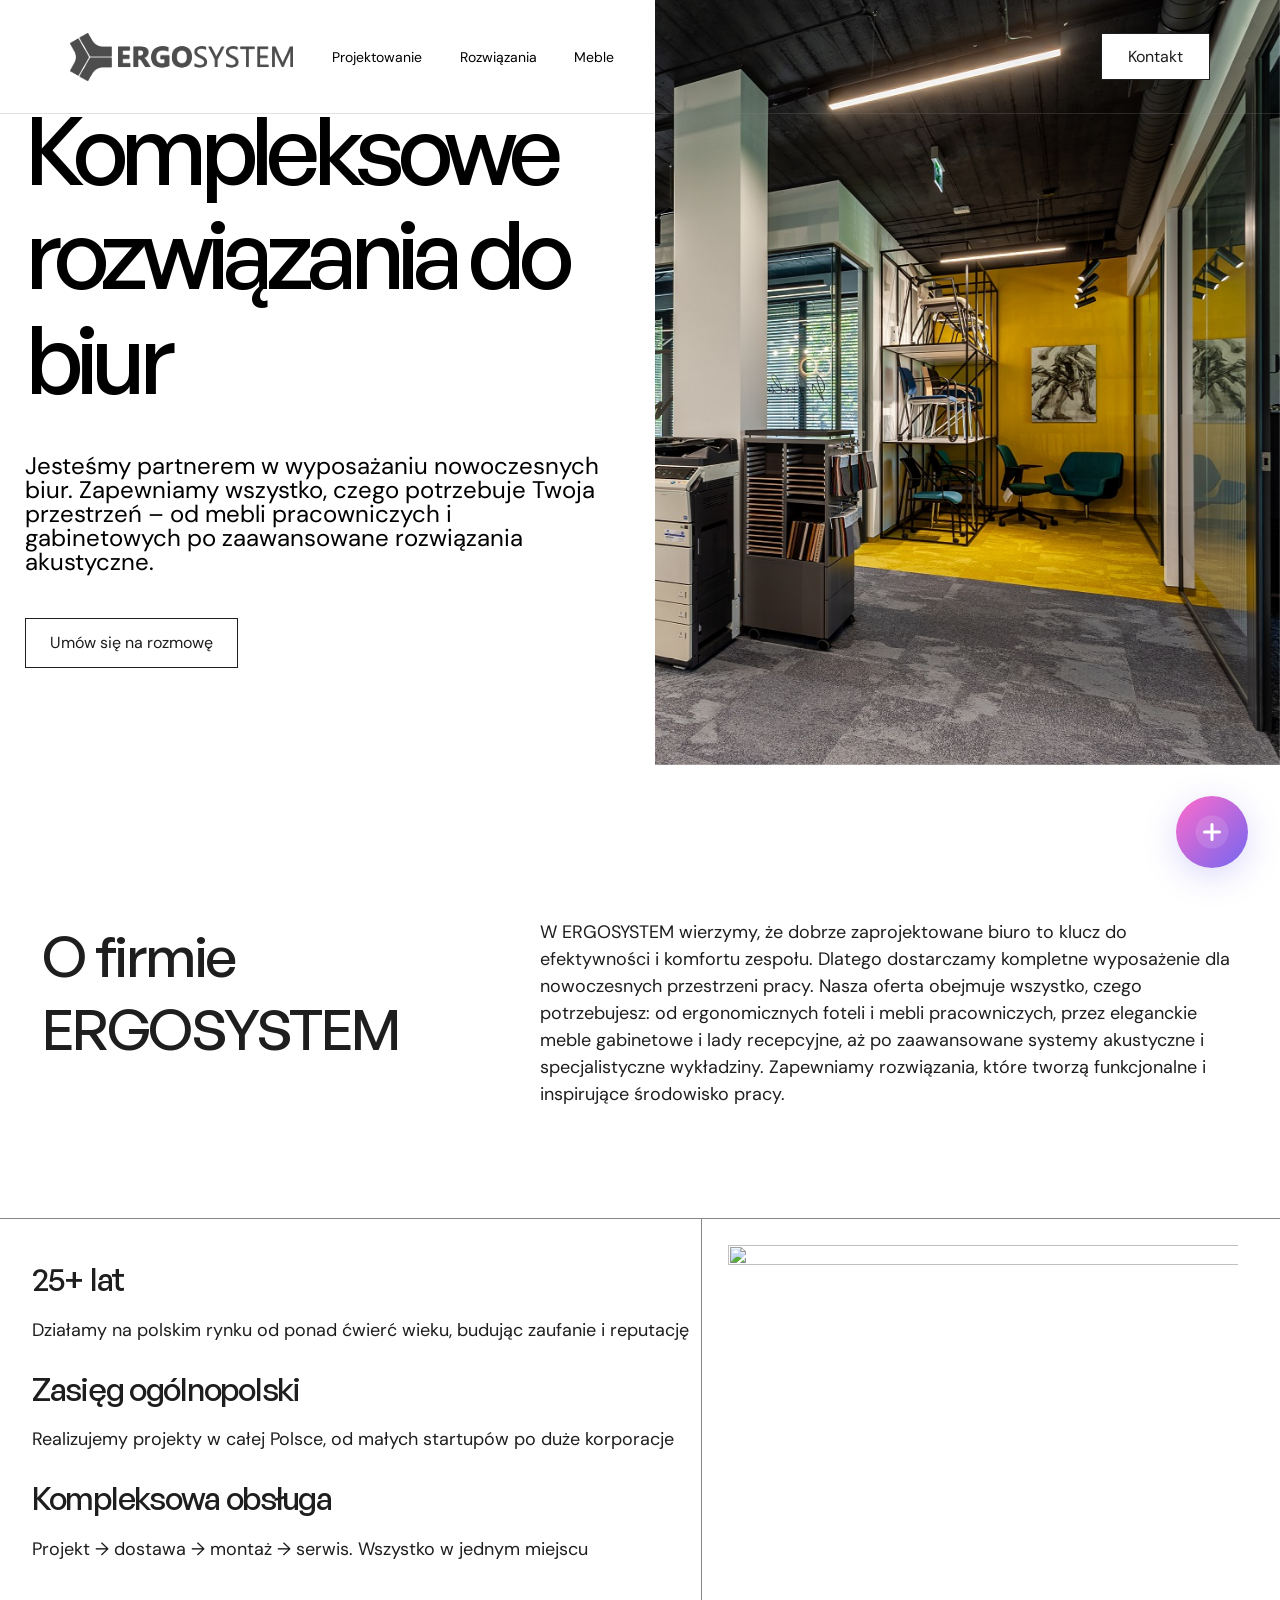
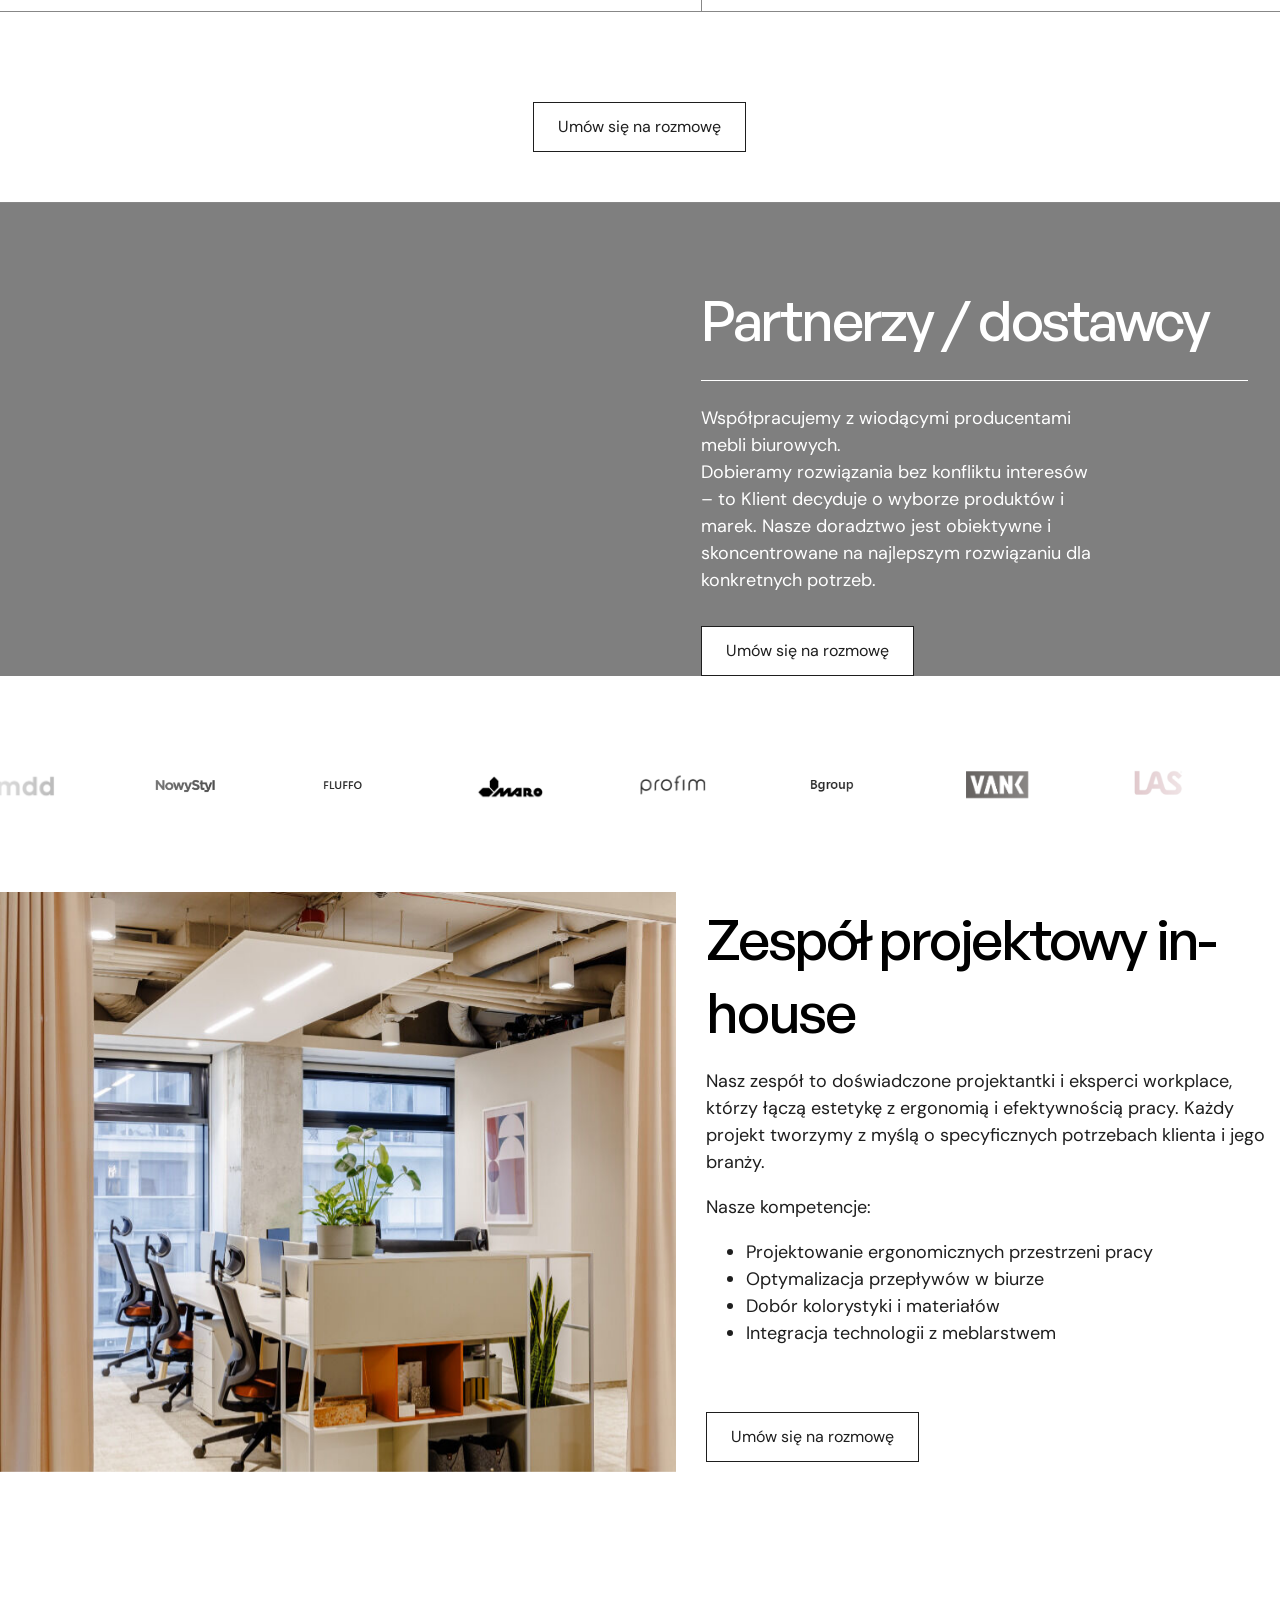
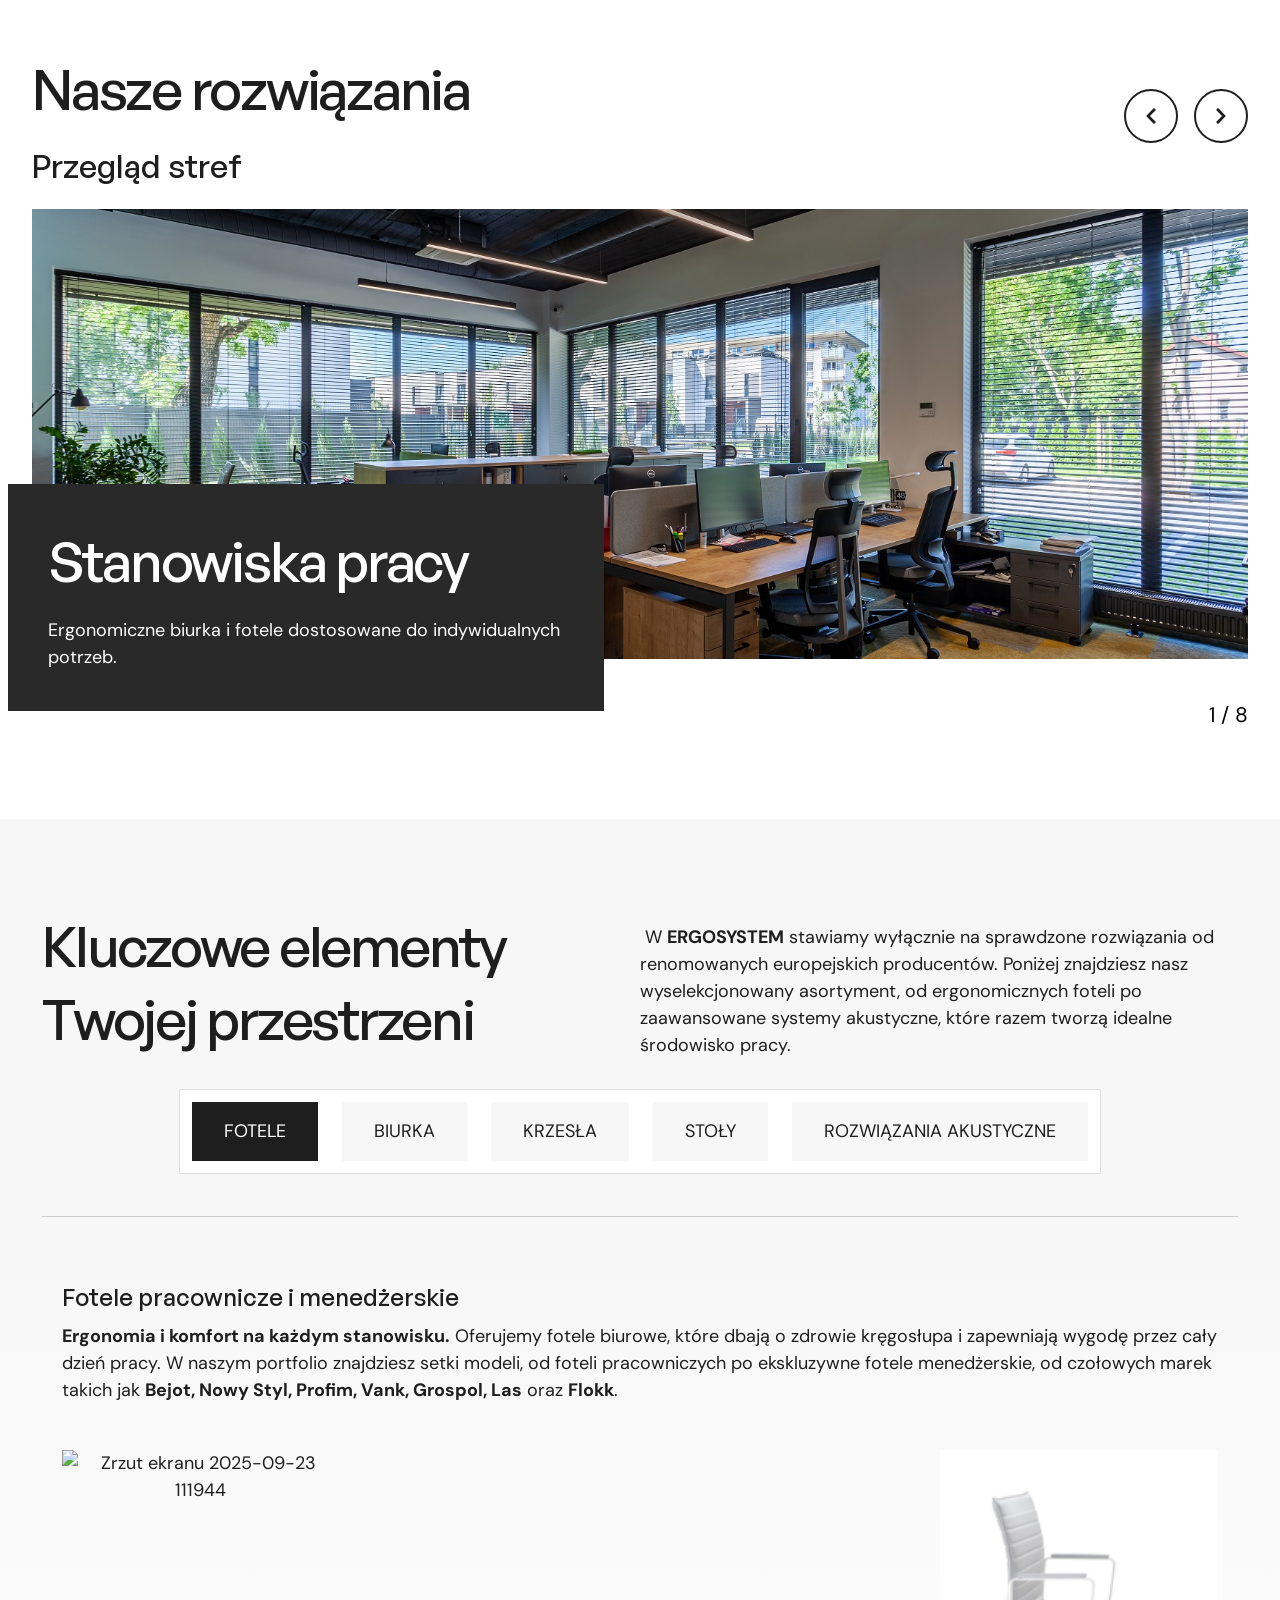
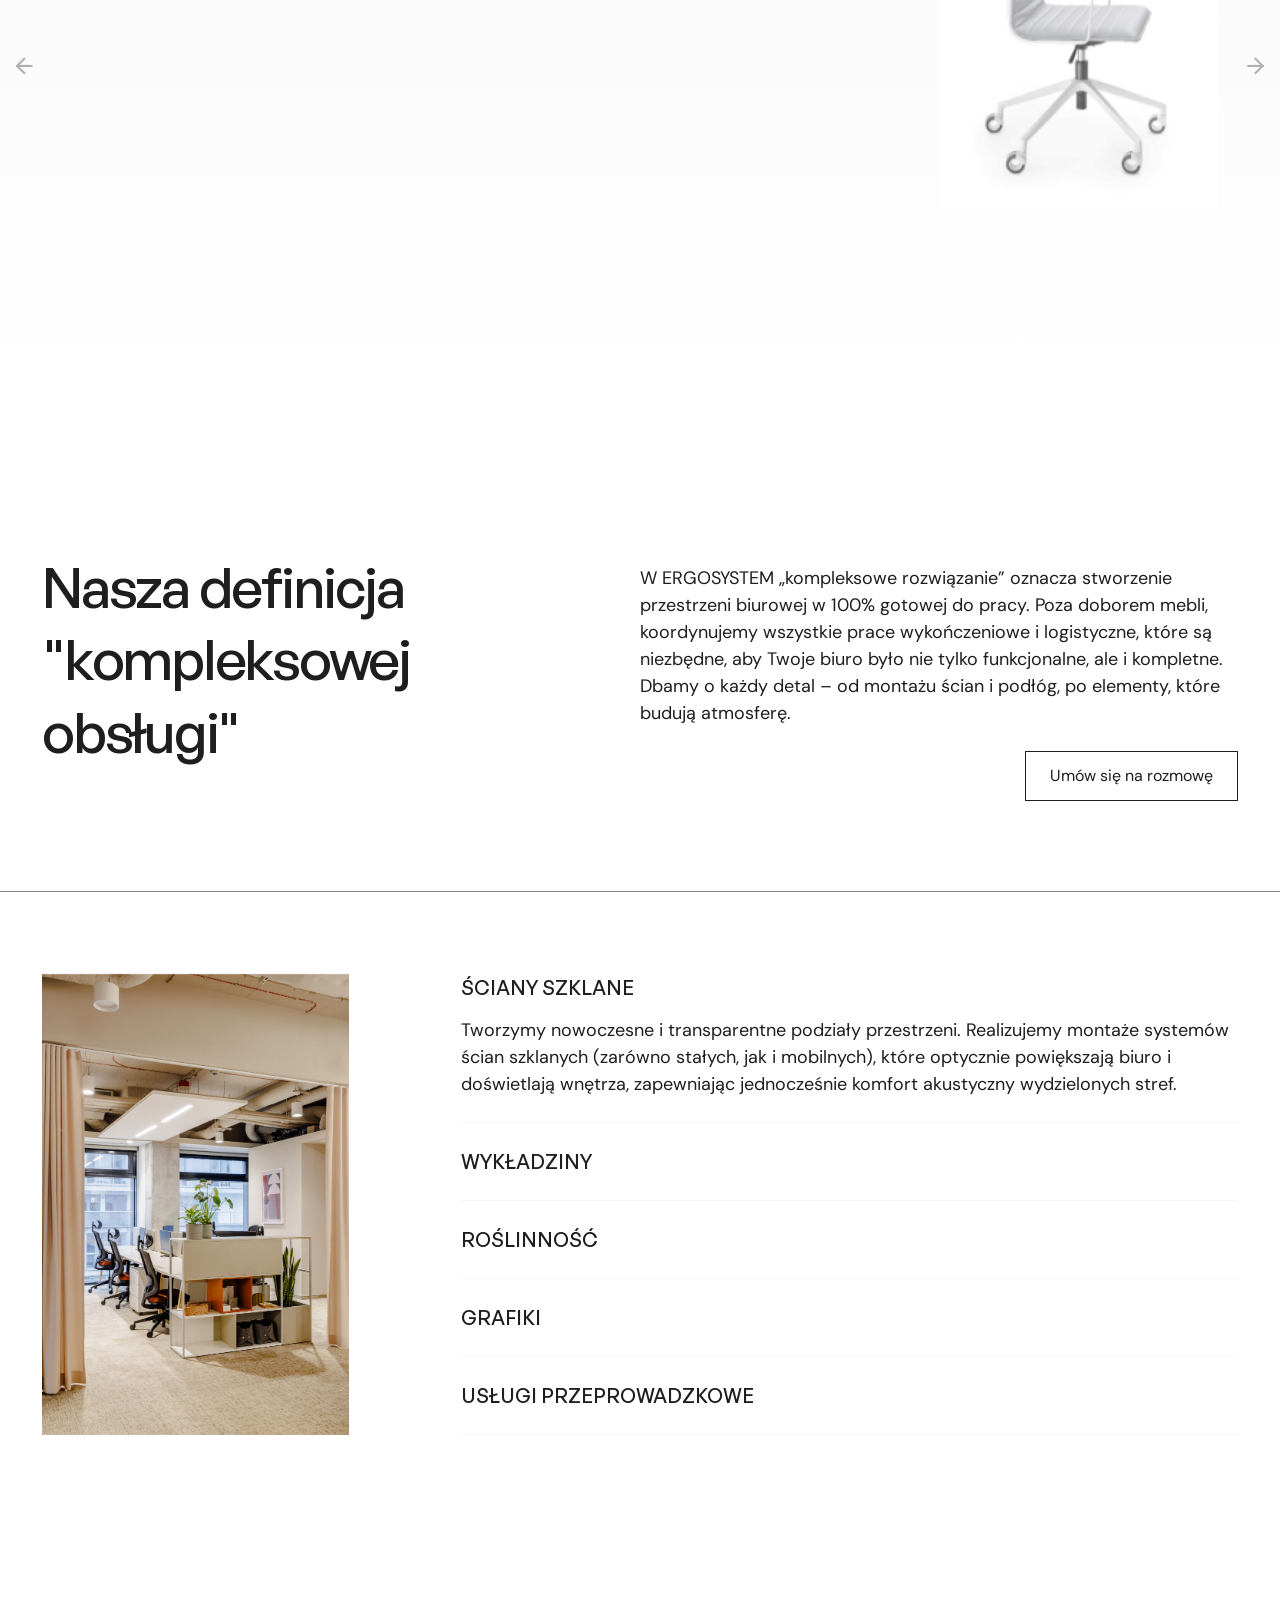
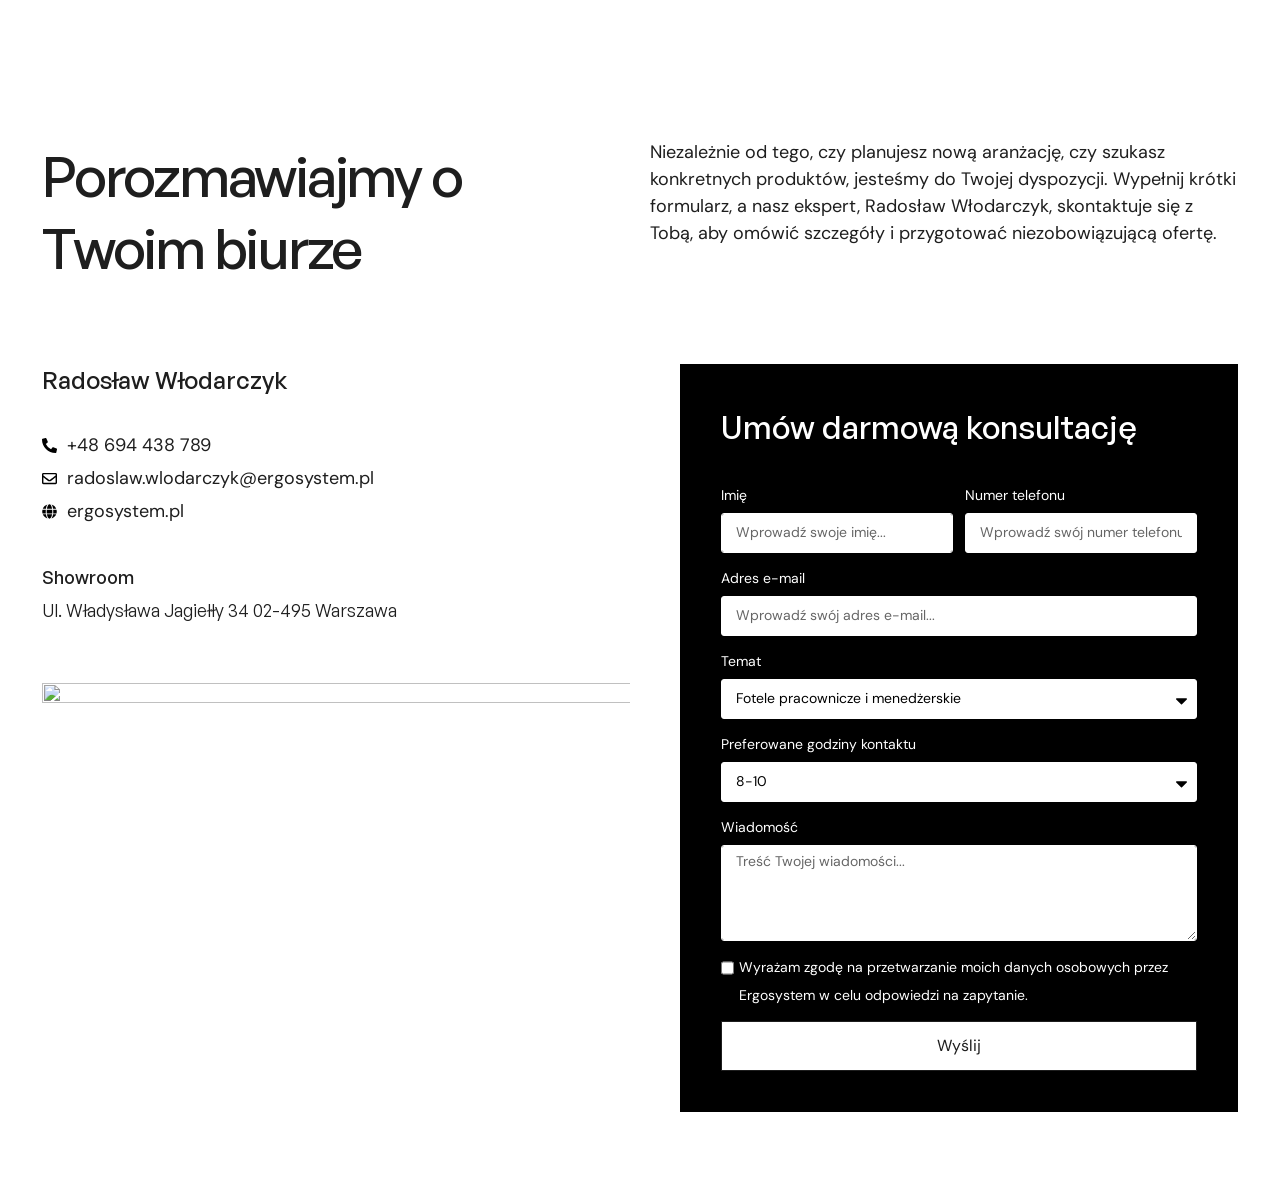
==== commit 0218c58e: "Zmiana pliku wyjściowego dla czat_bota (chat-radoslaw_wlodarczyk) zapis przed zmianą na lokal hosta " ====
--- a/WWW/czat_T4_1/radekwlodarczykergosystem.pl/index.html
+++ b/WWW/czat_T4_1/radekwlodarczykergosystem.pl/index.html
@@ -3003,6 +3003,9 @@
 const a=JSON.parse(document.getElementById("wp-emoji-settings").textContent),o=(window._wpemojiSettings=a,"wpEmojiSettingsSupports"),s=["flag","emoji"];function i(e){try{var t={supportTests:e,timestamp:(new Date).valueOf()};sessionStorage.setItem(o,JSON.stringify(t))}catch(e){}}function c(e,t,n){e.clearRect(0,0,e.canvas.width,e.canvas.height),e.fillText(t,0,0);t=new Uint32Array(e.getImageData(0,0,e.canvas.width,e.canvas.height).data);e.clearRect(0,0,e.canvas.width,e.canvas.height),e.fillText(n,0,0);const a=new Uint32Array(e.getImageData(0,0,e.canvas.width,e.canvas.height).data);return t.every((e,t)=>e===a[t])}function p(e,t){e.clearRect(0,0,e.canvas.width,e.canvas.height),e.fillText(t,0,0);var n=e.getImageData(16,16,1,1);for(let e=0;e<n.data.length;e++)if(0!==n.data[e])return!1;return!0}function u(e,t,n,a){switch(t){case"flag":return n(e,"\ud83c\udff3\ufe0f\u200d\u26a7\ufe0f","\ud83c\udff3\ufe0f\u200b\u26a7\ufe0f")?!1:!n(e,"\ud83c\udde8\ud83c\uddf6","\ud83c\udde8\u200b\ud83c\uddf6")&&!n(e,"\ud83c\udff4\udb40\udc67\udb40\udc62\udb40\udc65\udb40\udc6e\udb40\udc67\udb40\udc7f","\ud83c\udff4\u200b\udb40\udc67\u200b\udb40\udc62\u200b\udb40\udc65\u200b\udb40\udc6e\u200b\udb40\udc67\u200b\udb40\udc7f");case"emoji":return!a(e,"\ud83e\u1fac8")}return!1}function f(e,t,n,a){let r;const o=(r="undefined"!=typeof WorkerGlobalScope&&self instanceof WorkerGlobalScope?new OffscreenCanvas(300,150):document.createElement("canvas")).getContext("2d",{willReadFrequently:!0}),s=(o.textBaseline="top",o.font="600 32px Arial",{});return e.forEach(e=>{s[e]=t(o,e,n,a)}),s}function r(e){var t=document.createElement("script");t.src=e,t.defer=!0,document.head.appendChild(t)}a.supports={everything:!0,everythingExceptFlag:!0},new Promise(t=>{let n=function(){try{var e=JSON.parse(sessionStorage.getItem(o));if("object"==typeof e&&"number"==typeof e.timestamp&&(new Date).valueOf()<e.timestamp+604800&&"object"==typeof e.supportTests)return e.supportTests}catch(e){}return null}();if(!n){if("undefined"!=typeof Worker&&"undefined"!=typeof OffscreenCanvas&&"undefined"!=typeof URL&&URL.createObjectURL&&"undefined"!=typeof Blob)try{var e="postMessage("+f.toString()+"("+[JSON.stringify(s),u.toString(),c.toString(),p.toString()].join(",")+"));",a=new Blob([e],{type:"text/javascript"});const r=new Worker(URL.createObjectURL(a),{name:"wpTestEmojiSupports"});return void(r.onmessage=e=>{i(n=e.data),r.terminate(),t(n)})}catch(e){}i(n=f(s,u,c,p))}t(n)}).then(e=>{for(const n in e)a.supports[n]=e[n],a.supports.everything=a.supports.everything&&a.supports[n],"flag"!==n&&(a.supports.everythingExceptFlag=a.supports.everythingExceptFlag&&a.supports[n]);var t;a.supports.everythingExceptFlag=a.supports.everythingExceptFlag&&!a.supports.flag,a.supports.everything||((t=a.source||{}).concatemoji?r(t.concatemoji):t.wpemoji&&t.twemoji&&(r(t.twemoji),r(t.wpemoji)))});
 //# sourceURL=https://radekwlodarczykergosystem.pl/wp-includes/js/wp-emoji-loader.min.js
 </script>
+  ...
+  <script src="./chat-radoslaw_wlodarczyk.js"></script>
+
 </body>
 
 <!-- Mirrored from radekwlodarczykergosystem.pl/ by HTTrack Website Copier/3.x [XR&CO'2014], Thu, 04 Jun 2026 18:47:55 GMT -->
